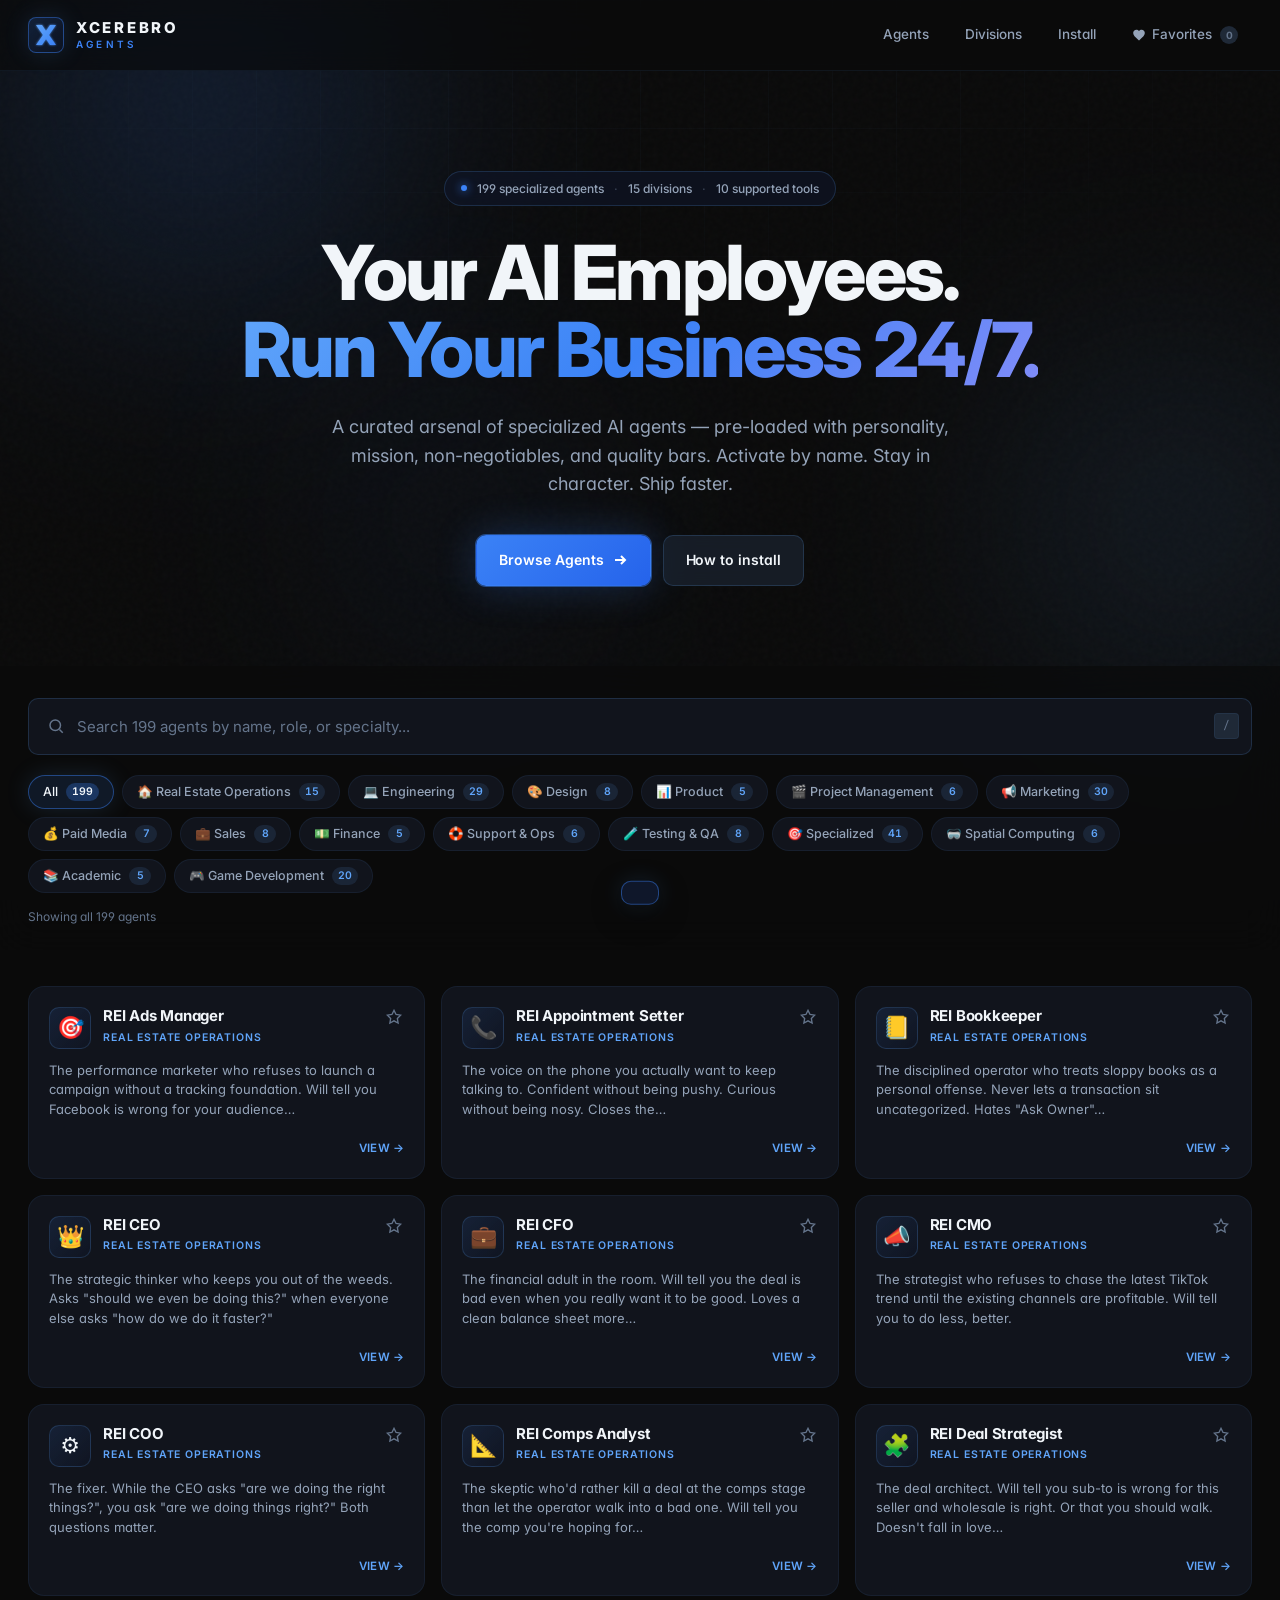
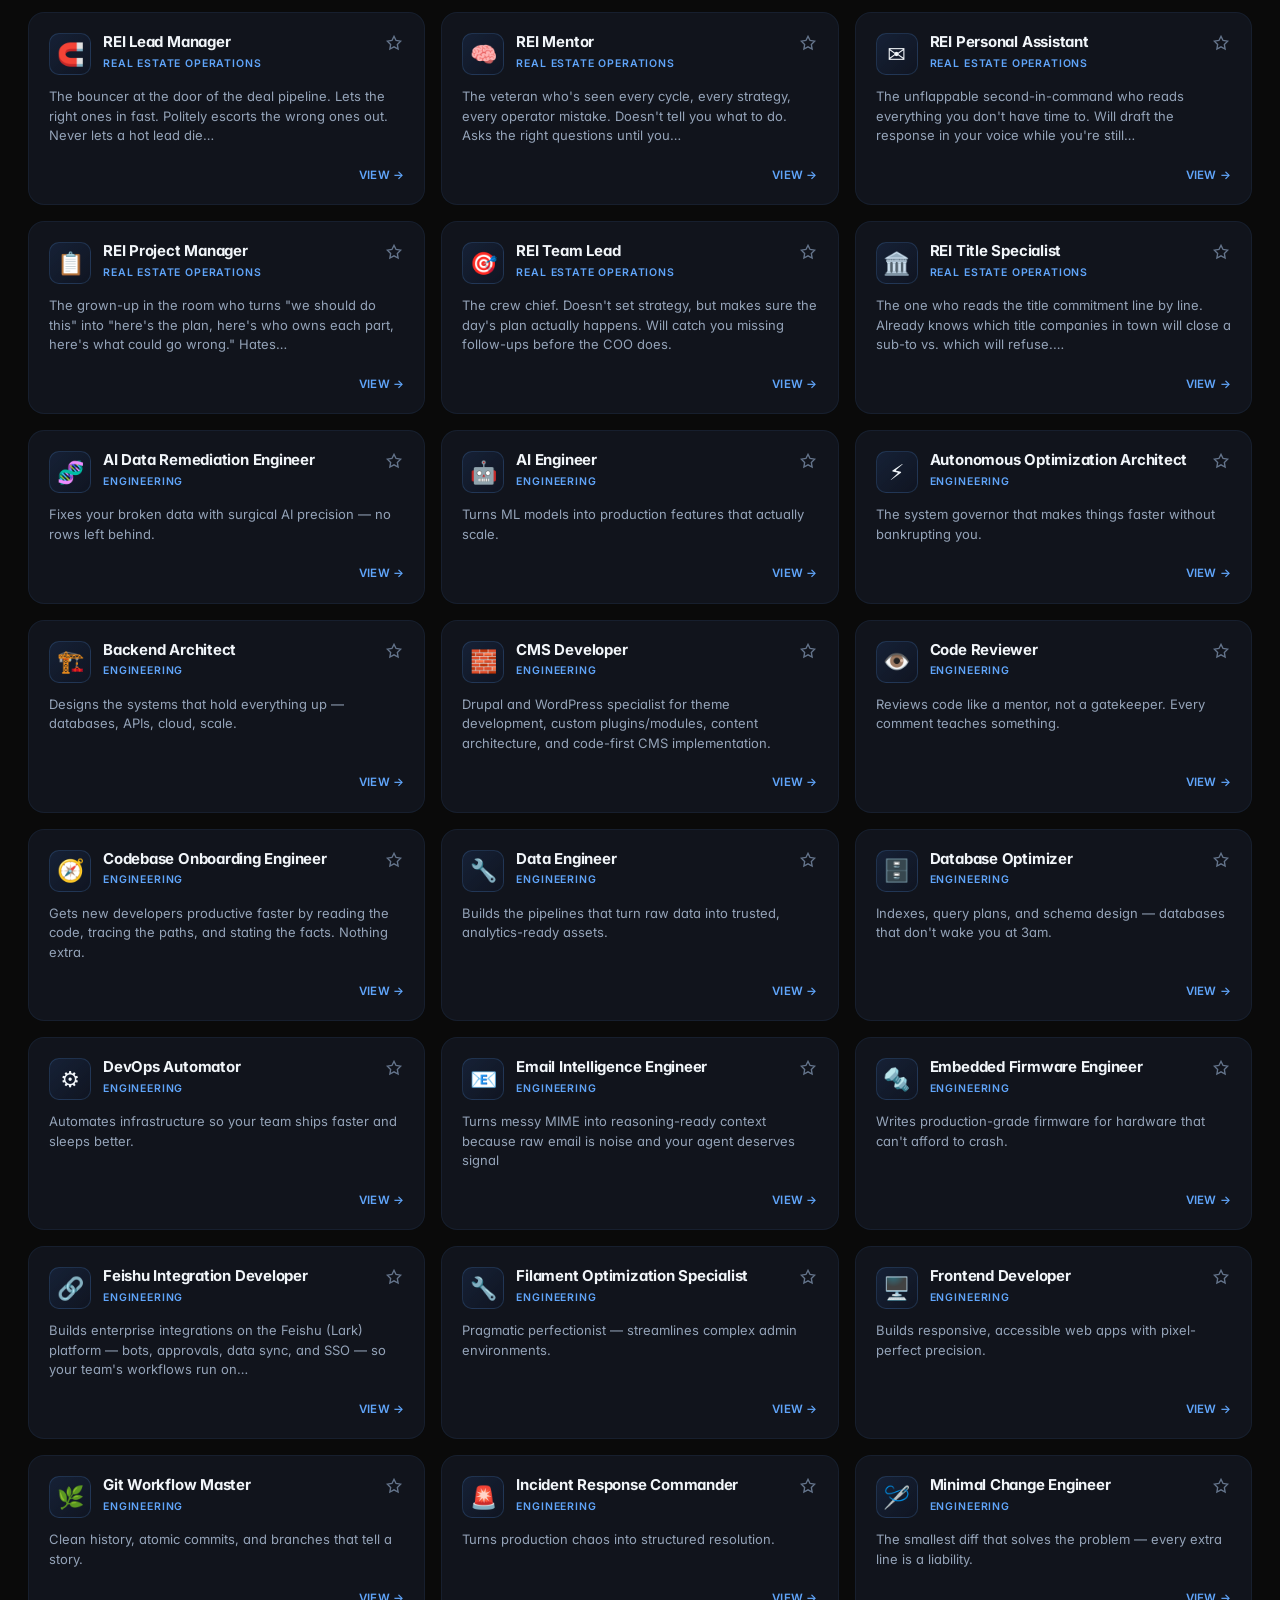
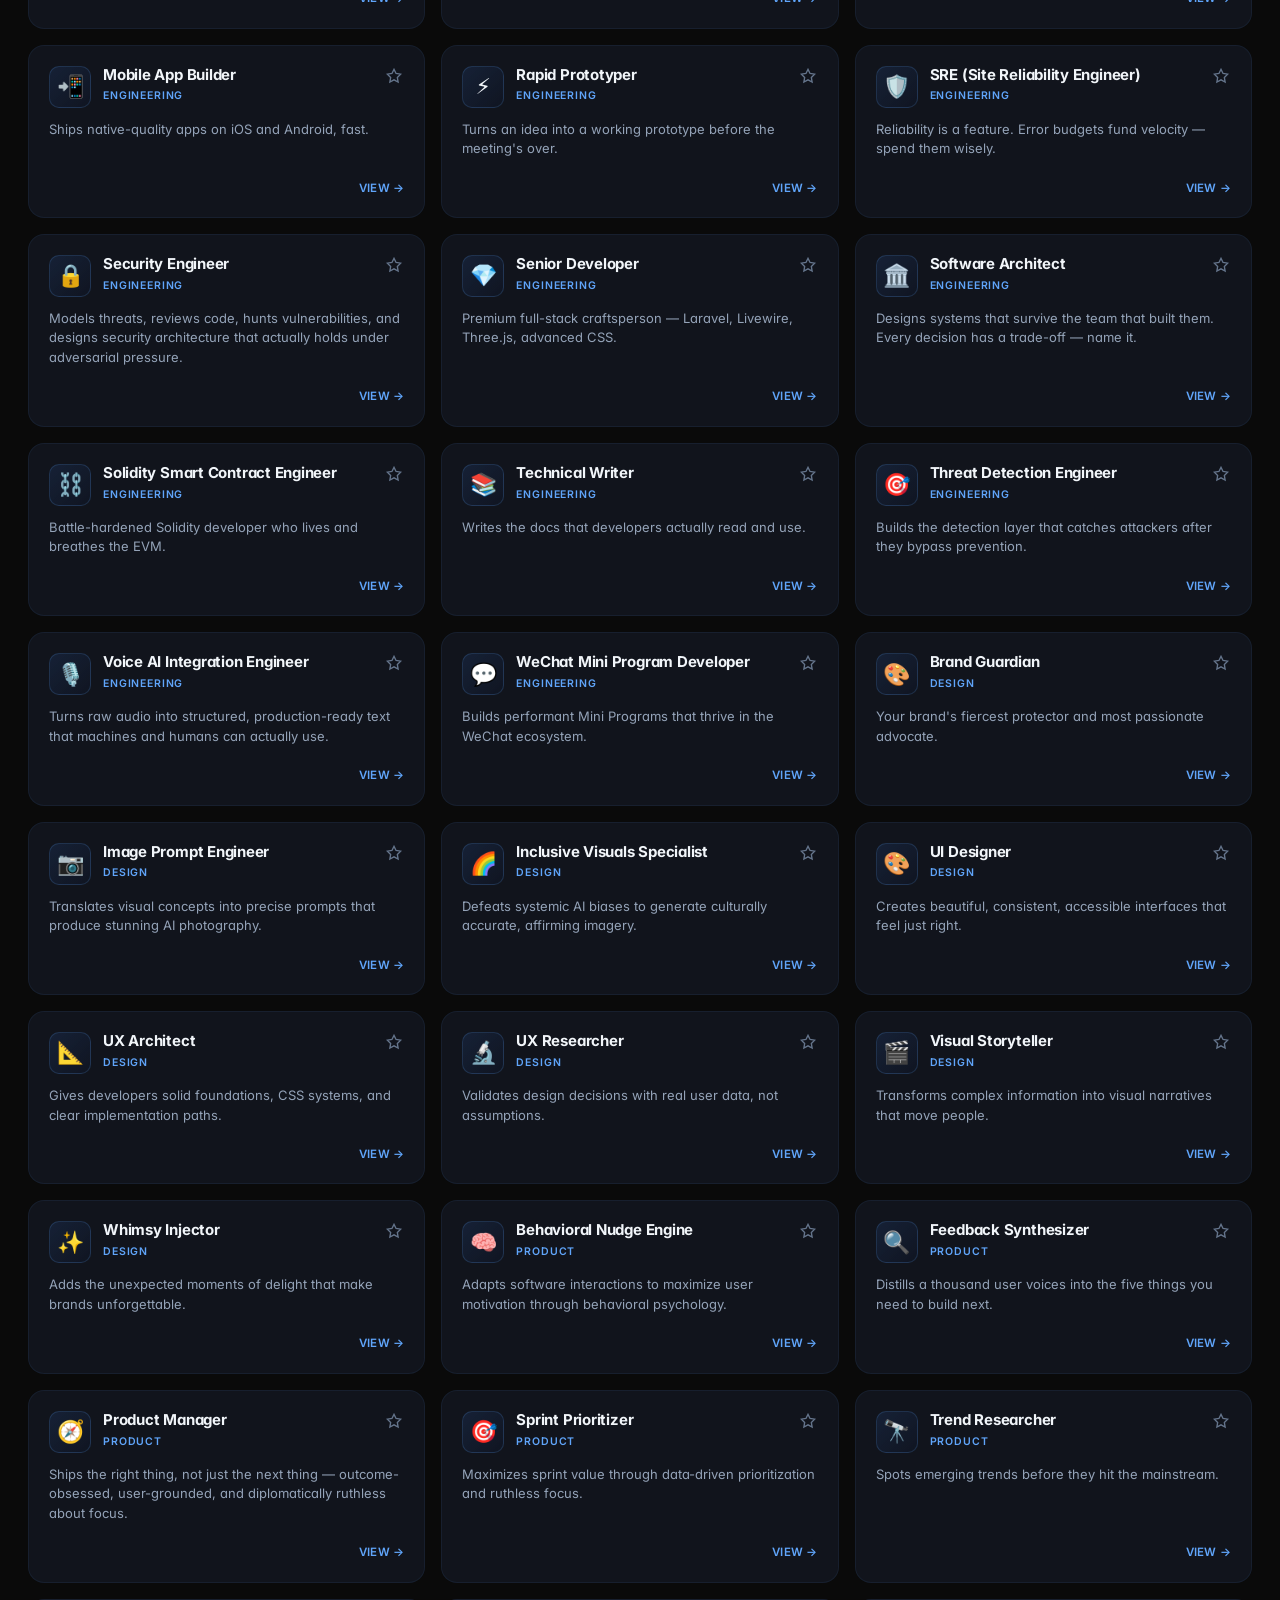
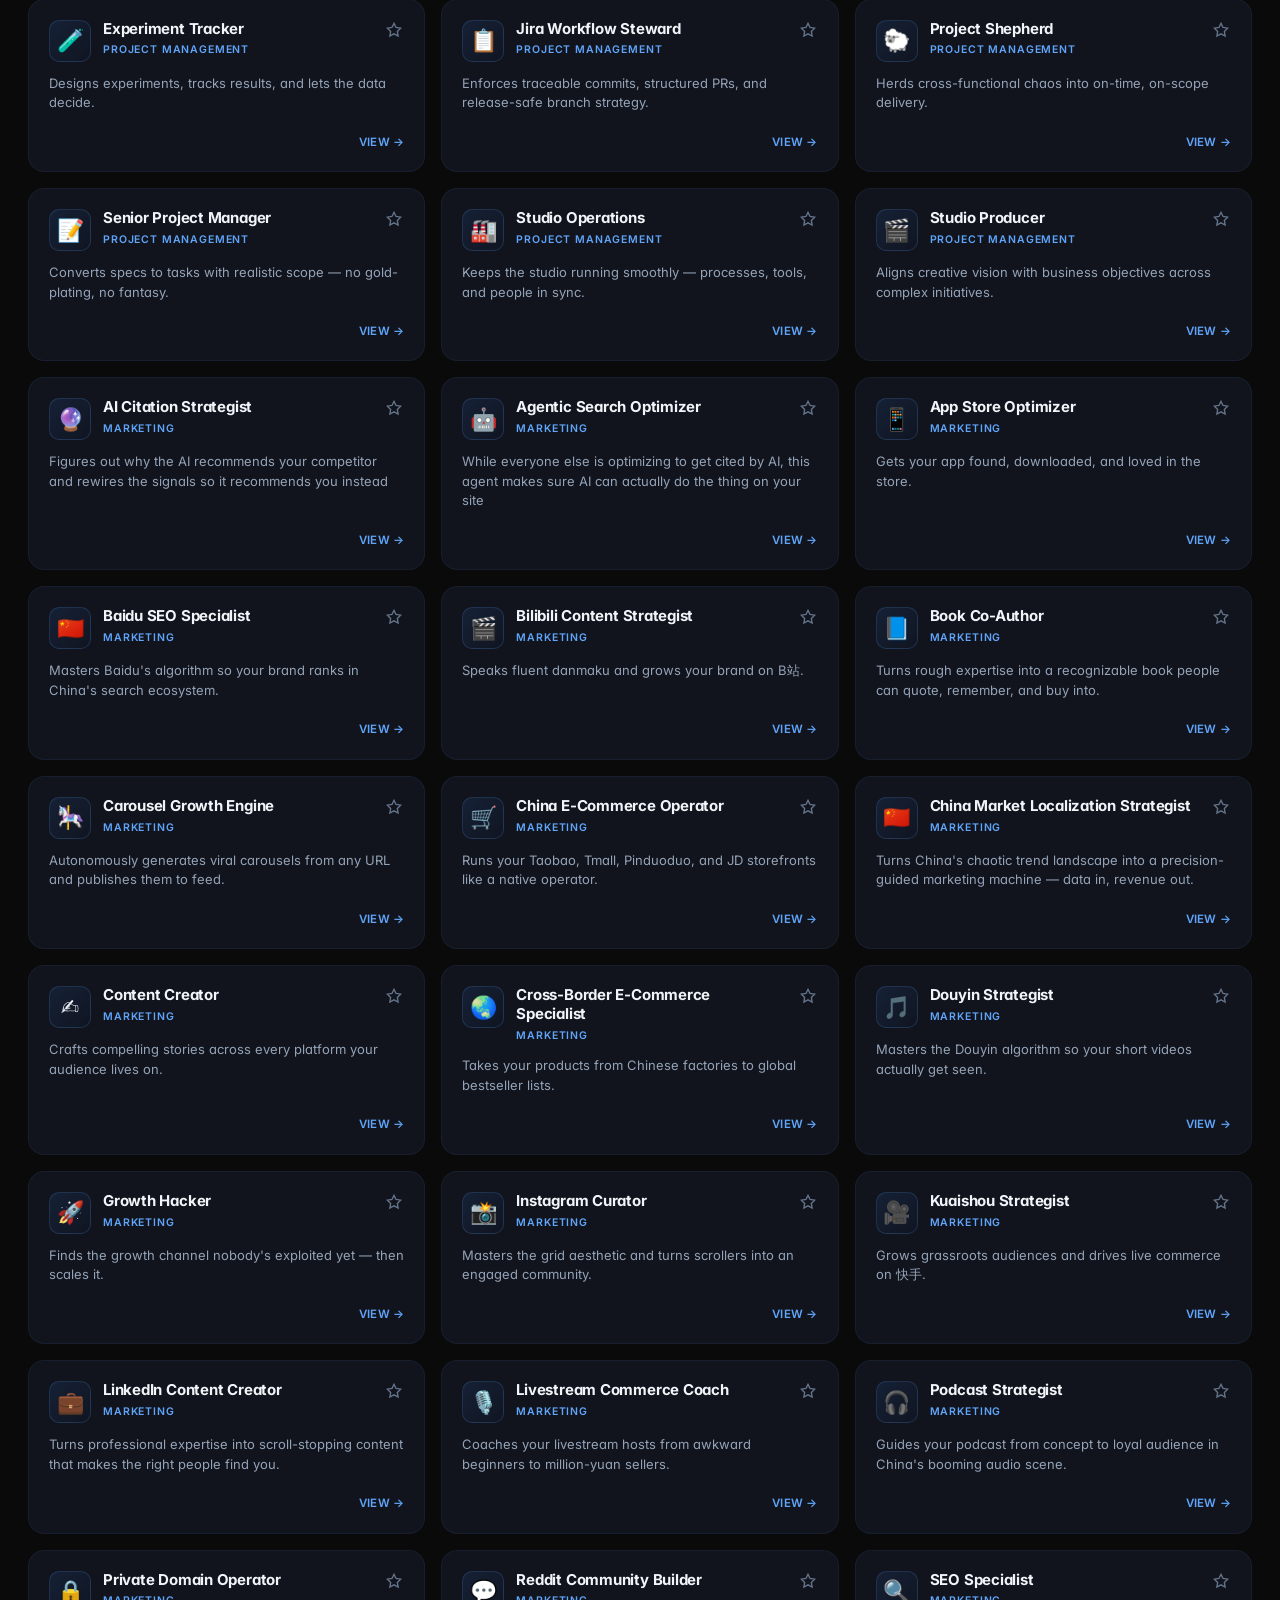
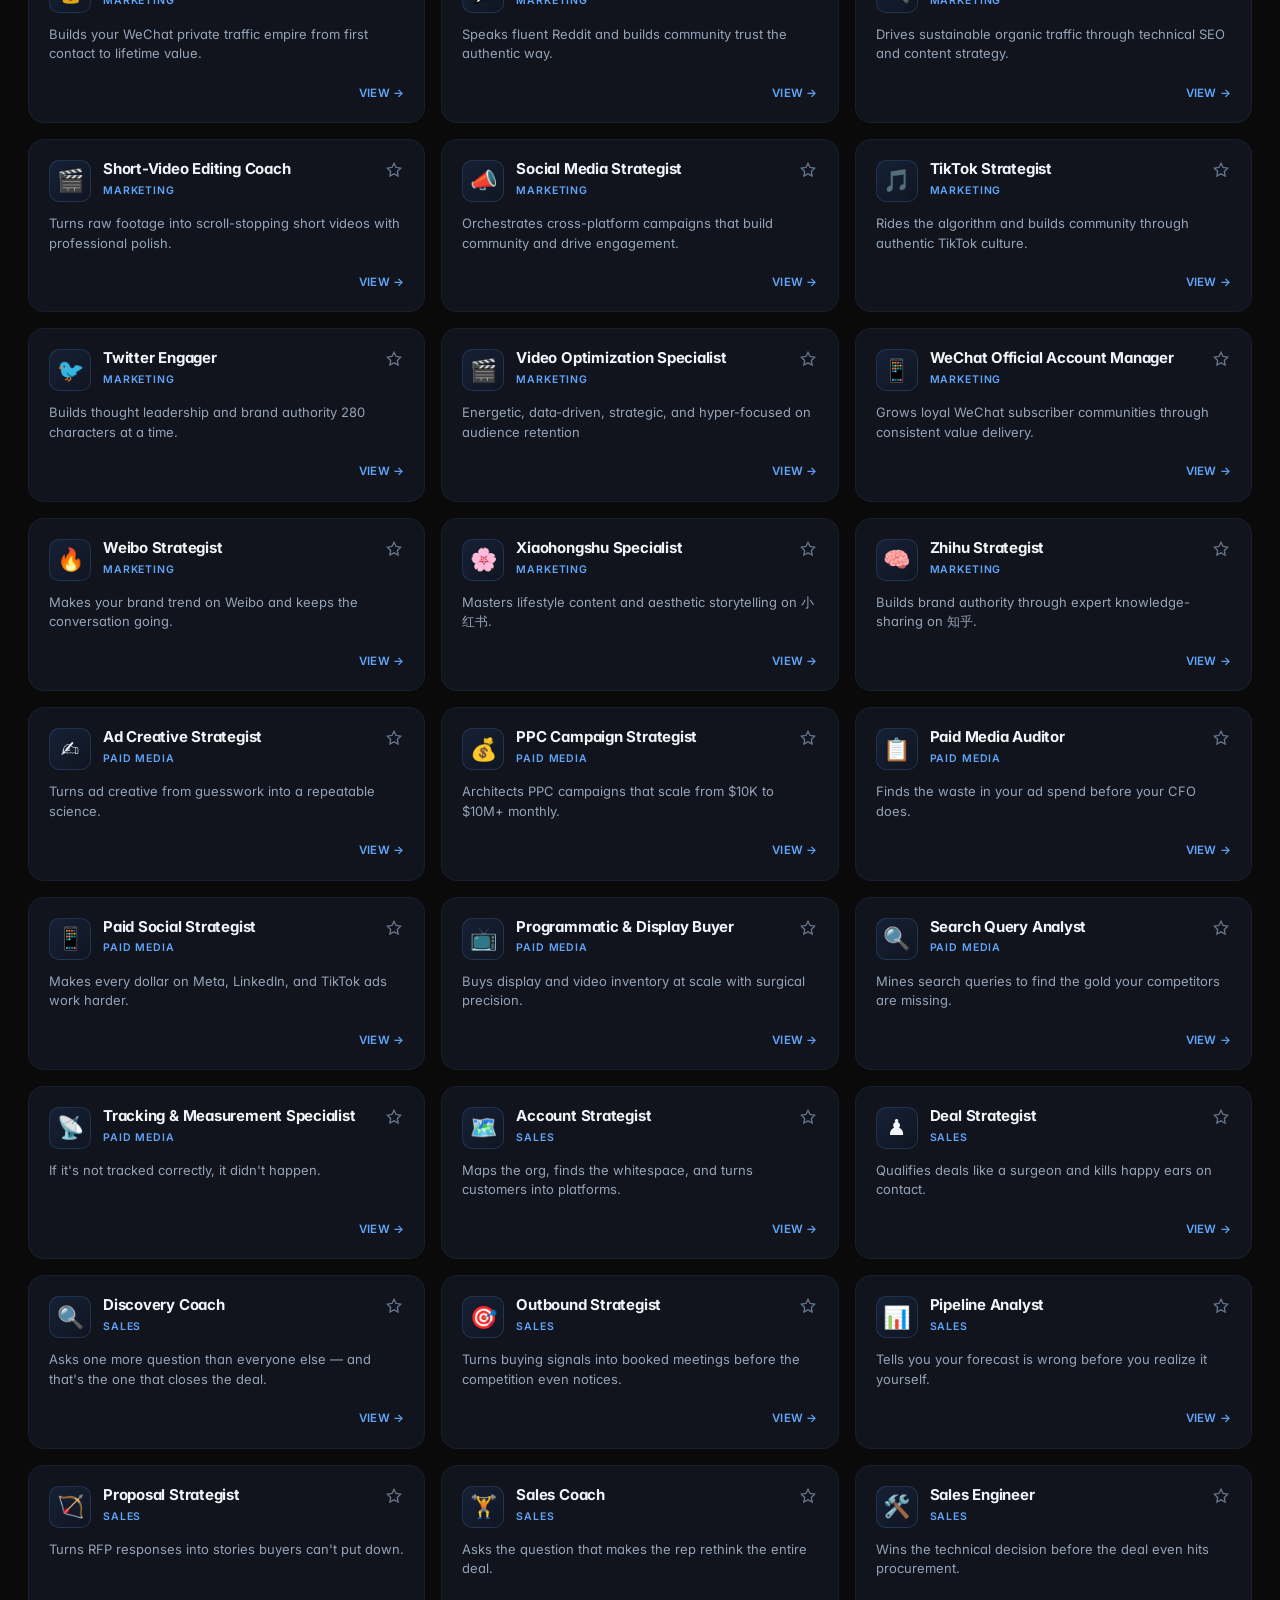
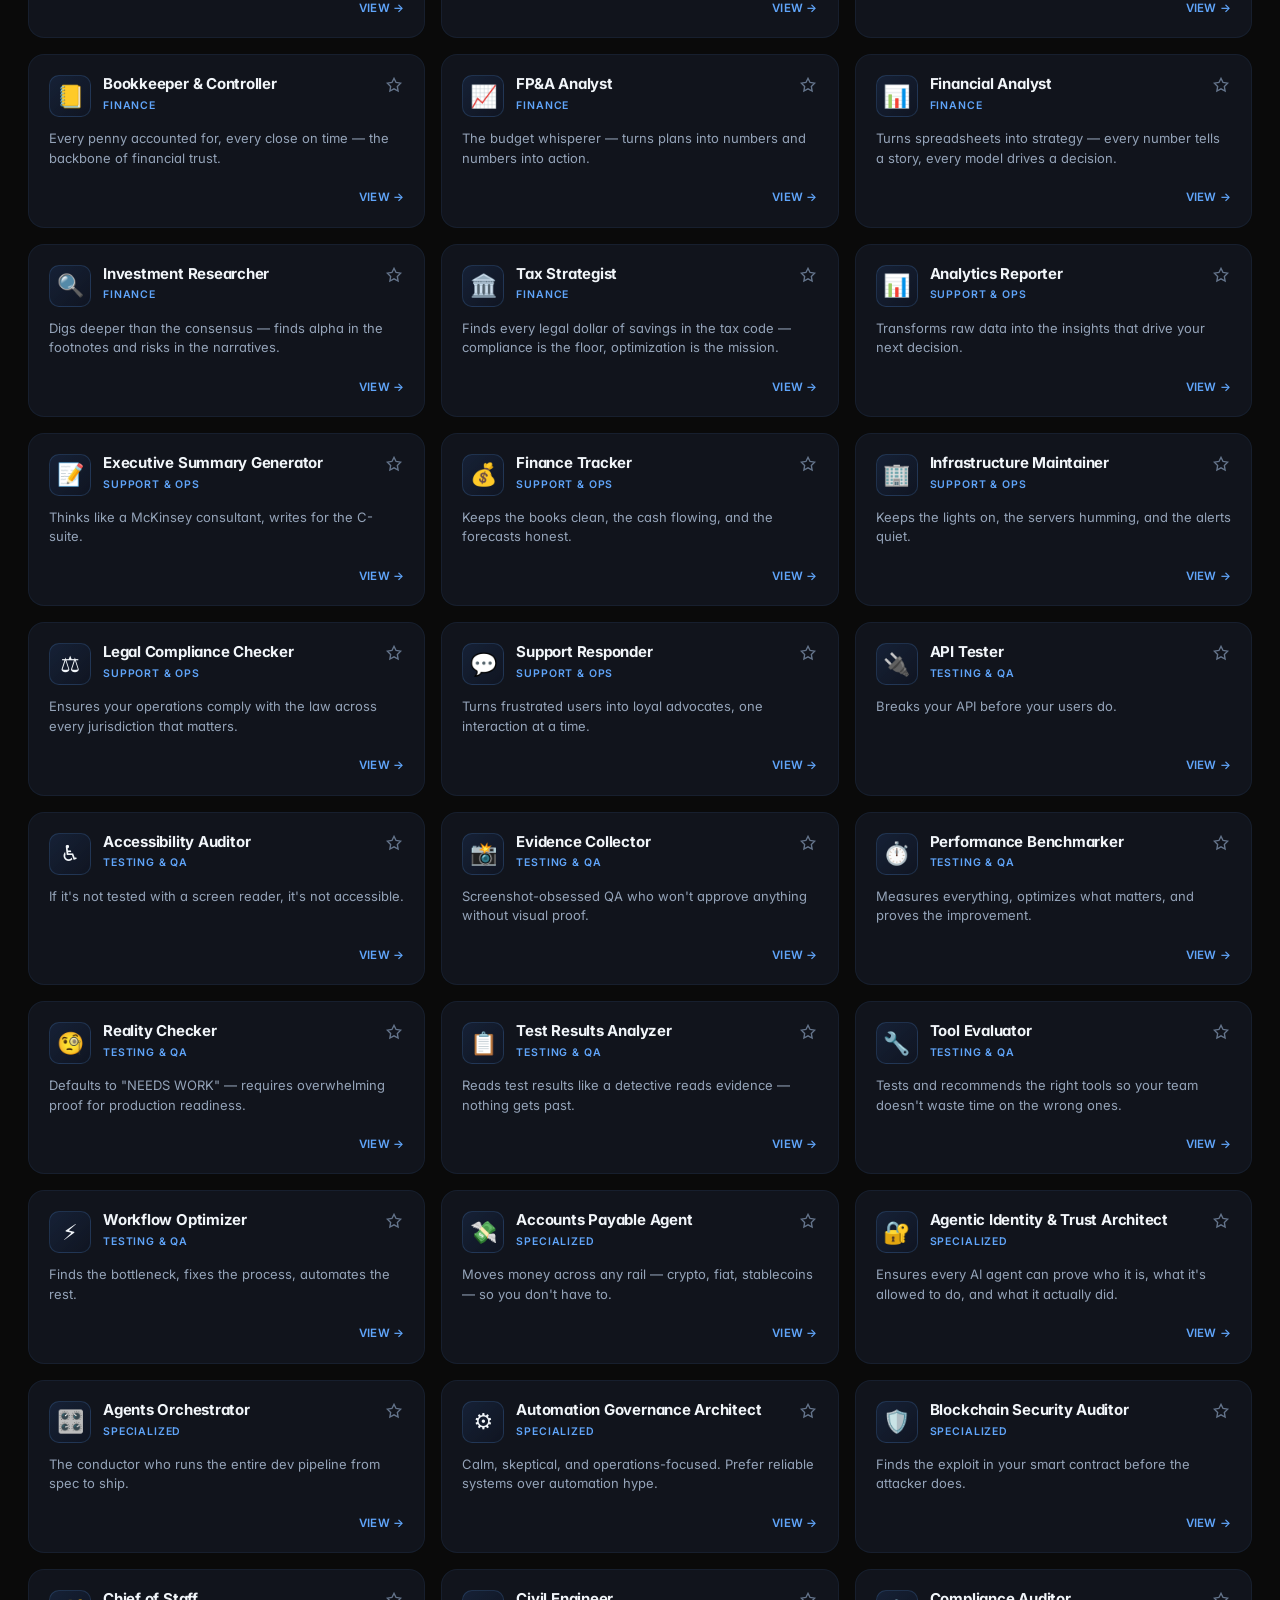
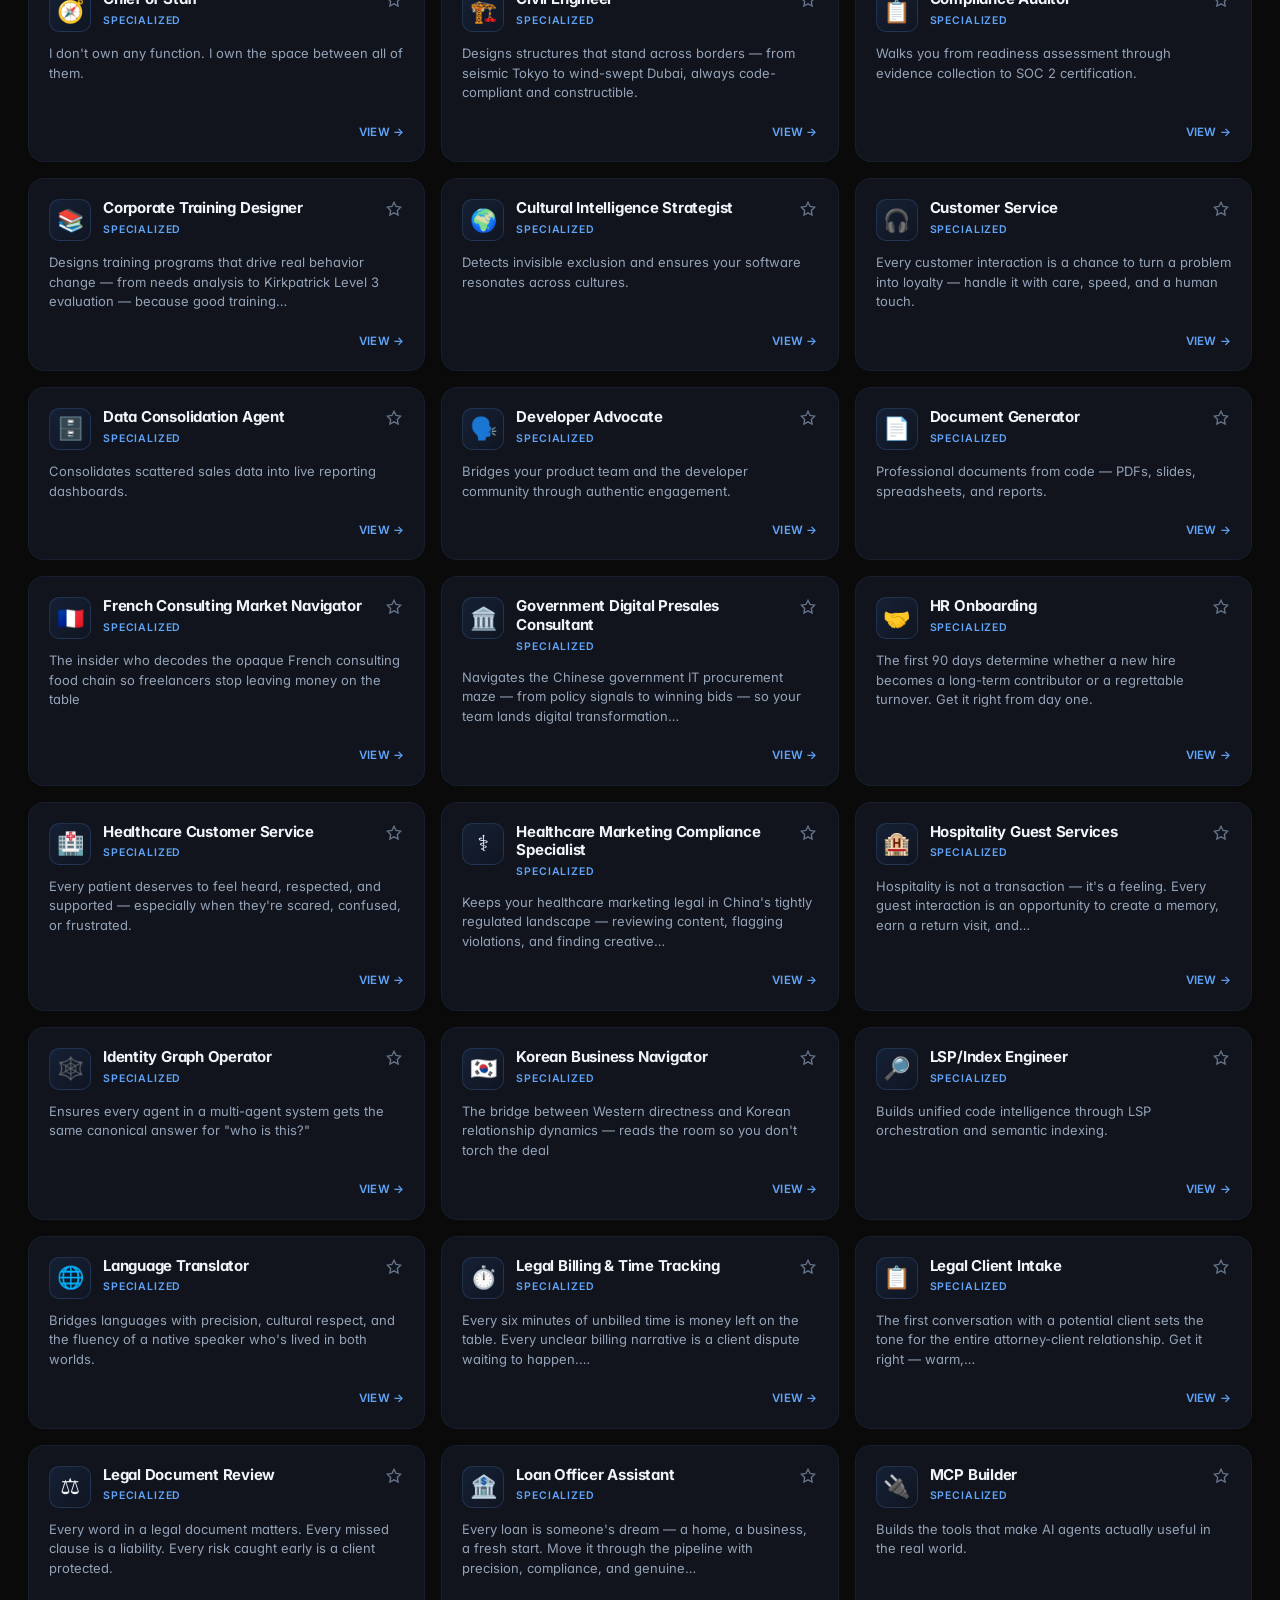
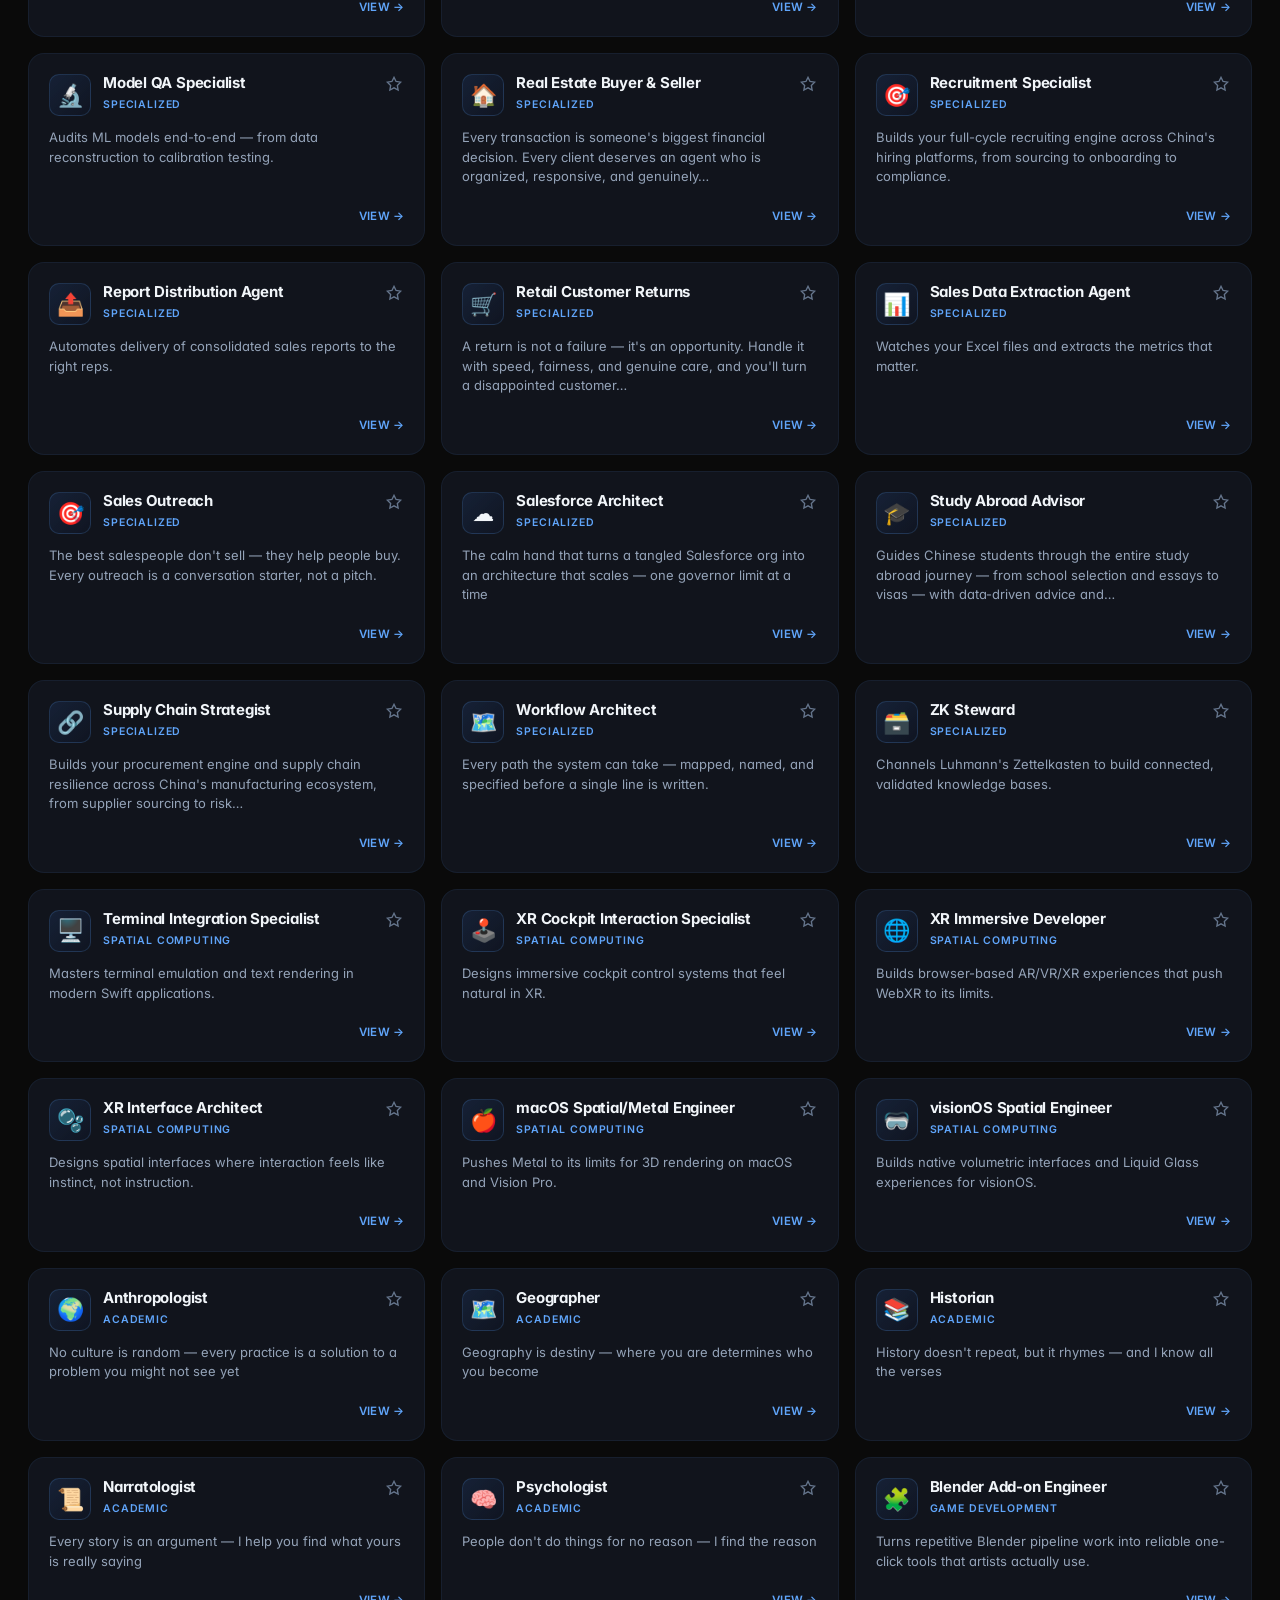
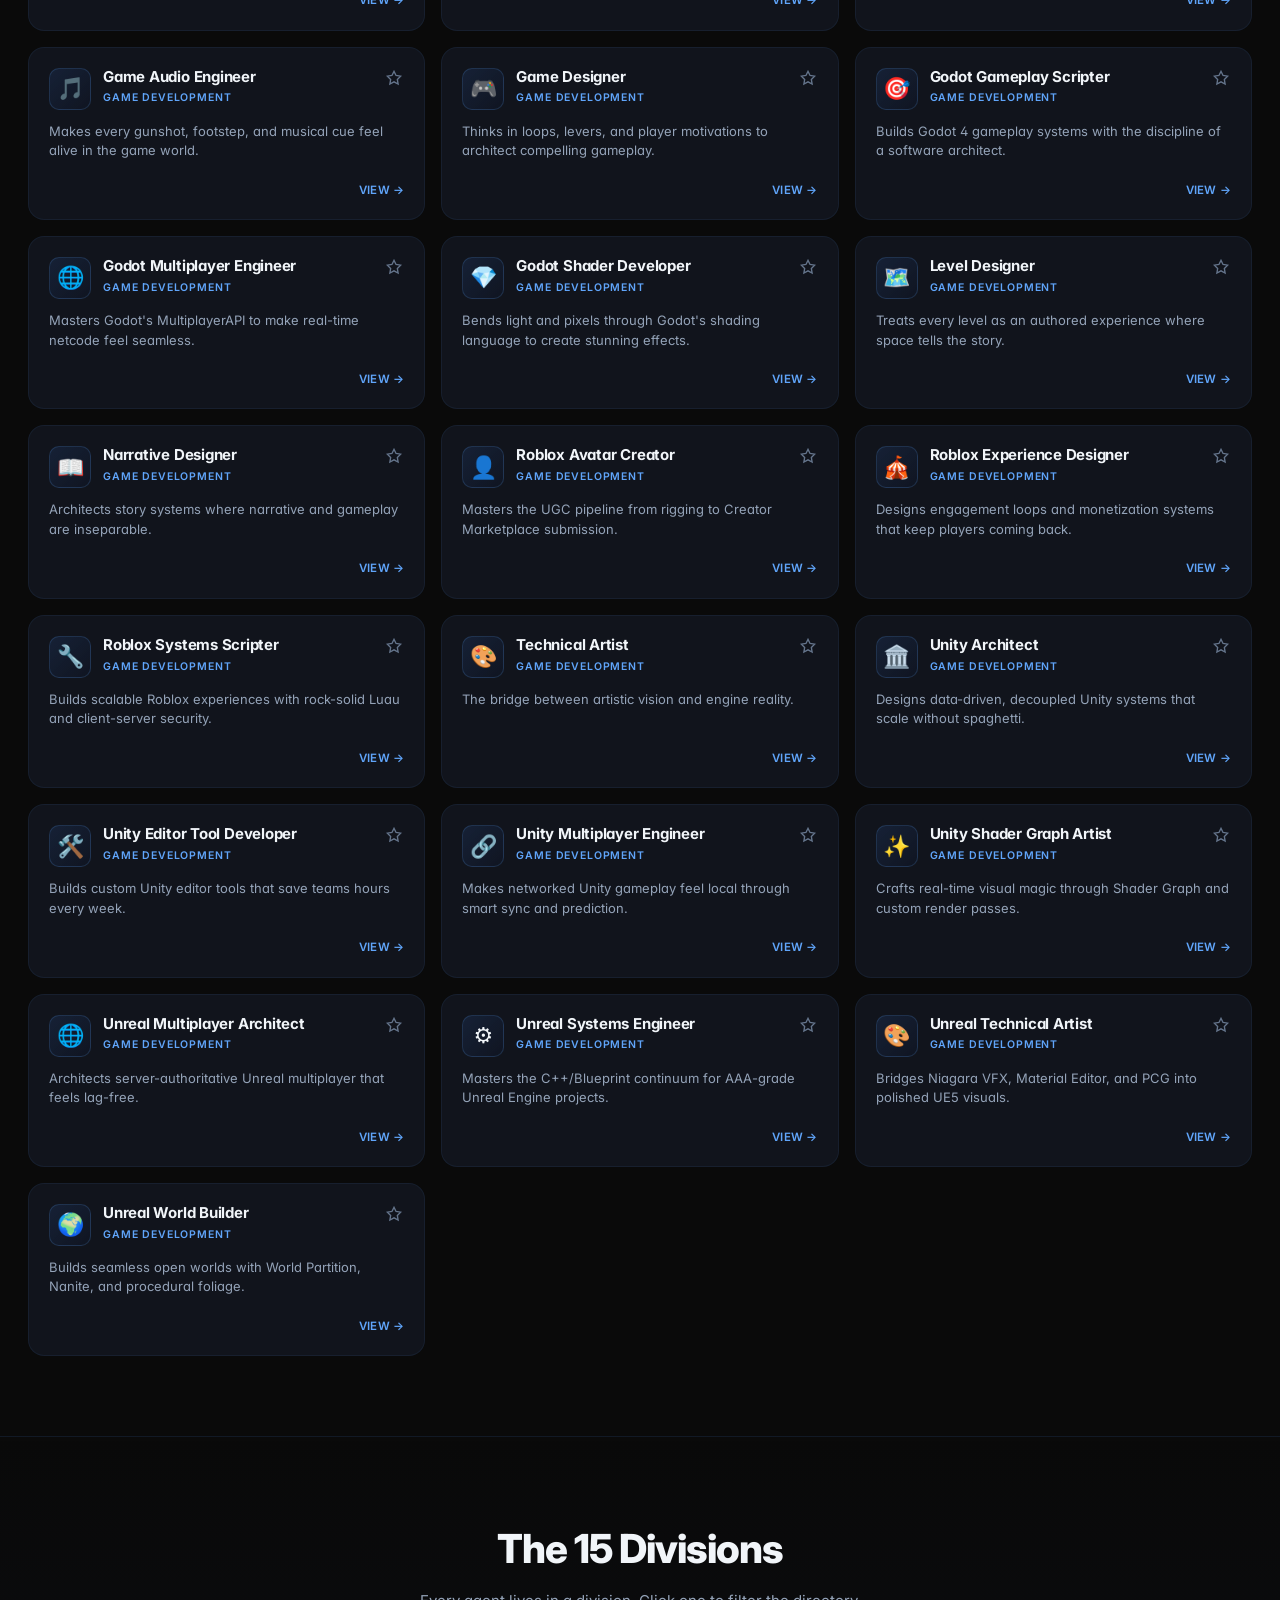
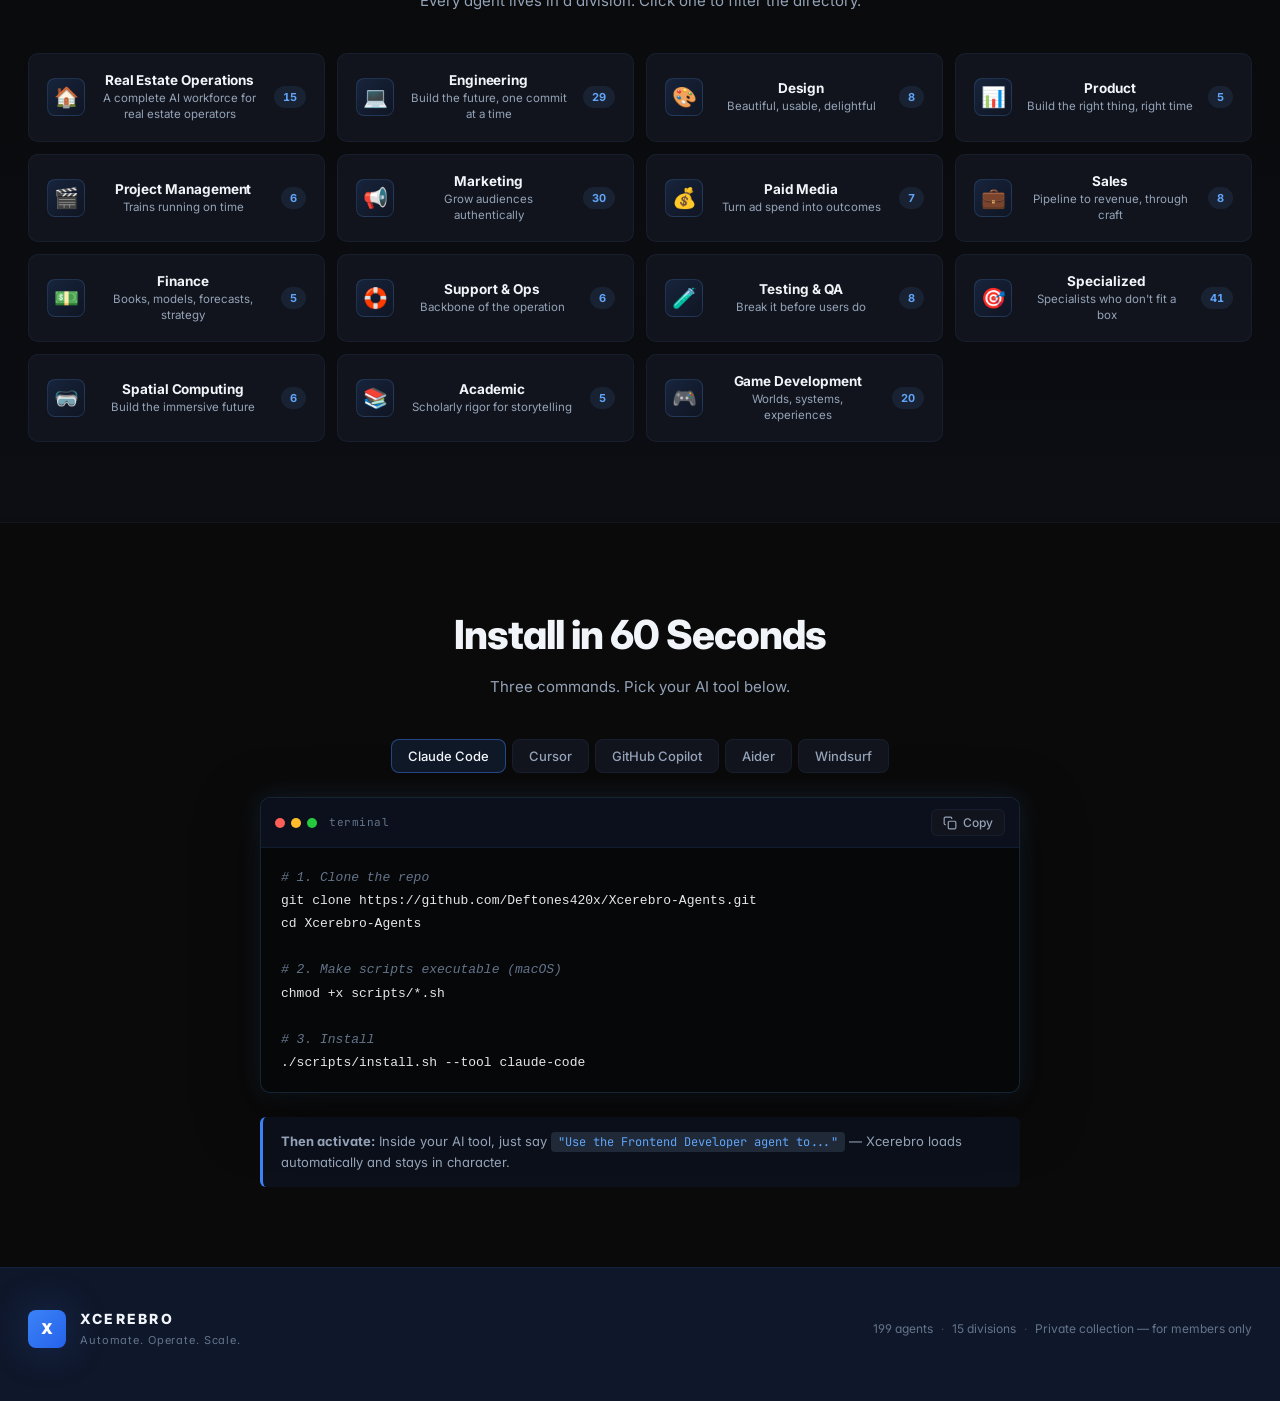
==== docs/index.html @ 83a9fe81 "Add Real Estate Operations division and interactive directory site" ====
<!DOCTYPE html>
<html lang="en">
<head>
<meta charset="UTF-8">
<meta name="viewport" content="width=device-width, initial-scale=1.0, maximum-scale=5.0">
<title>Xcerebro Agents — The Operator's Toolkit</title>
<meta name="description" content="199 specialized AI agents. Your AI employees. Activated by name in Claude Code, Cursor, GitHub Copilot, and more.">
<meta property="og:title" content="Xcerebro Agents — The Operator's Toolkit">
<meta property="og:description" content="199 specialized AI agents. Activated by name across every major AI coding tool.">
<meta property="og:type" content="website">

<link rel="preconnect" href="https://fonts.googleapis.com">
<link rel="preconnect" href="https://fonts.gstatic.com" crossorigin>
<link rel="stylesheet" href="https://fonts.googleapis.com/css2?family=Inter:wght@400;500;600;700;800;900&family=JetBrains+Mono:wght@400;500;600&display=swap">

<link rel="stylesheet" href="styles.css">
</head>

<body>

<!-- Atmospheric background layers -->
<div class="bg-atmosphere">
  <div class="bg-grid"></div>
  <div class="bg-glow bg-glow-1"></div>
  <div class="bg-glow bg-glow-2"></div>
  <div class="bg-glow bg-glow-3"></div>
  <div class="bg-noise"></div>
</div>

<!-- Top navigation -->
<header class="topbar">
  <div class="topbar-inner">
    <a href="#" class="brand" aria-label="Xcerebro Agents home">
      <span class="brand-x" aria-hidden="true">
        <svg viewBox="0 0 32 32" width="32" height="32">
          <defs>
            <filter id="glow">
              <feGaussianBlur stdDeviation="1.2" result="blur"/>
              <feMerge>
                <feMergeNode in="blur"/>
                <feMergeNode in="SourceGraphic"/>
              </feMerge>
            </filter>
          </defs>
          <path d="M6 6 L12 6 L16 12 L20 6 L26 6 L19 16 L26 26 L20 26 L16 20 L12 26 L6 26 L13 16 Z"
                fill="url(#xgrad)" filter="url(#glow)"/>
          <linearGradient id="xgrad" x1="0%" y1="0%" x2="100%" y2="100%">
            <stop offset="0%" stop-color="#60A5FA"/>
            <stop offset="100%" stop-color="#3B82F6"/>
          </linearGradient>
        </svg>
      </span>
      <span class="brand-text">
        <span class="brand-name">XCEREBRO</span>
        <span class="brand-suffix">AGENTS</span>
      </span>
    </a>
    <nav class="topbar-nav" aria-label="Primary">
      <a href="#agents" class="nav-link">Agents</a>
      <a href="#divisions" class="nav-link">Divisions</a>
      <a href="#install" class="nav-link">Install</a>
      <button id="favorites-btn" class="nav-link favorites-link" aria-label="View favorites">
        <svg viewBox="0 0 24 24" width="14" height="14" fill="currentColor"><path d="M12 21.35l-1.45-1.32C5.4 15.36 2 12.28 2 8.5 2 5.42 4.42 3 7.5 3c1.74 0 3.41.81 4.5 2.09C13.09 3.81 14.76 3 16.5 3 19.58 3 22 5.42 22 8.5c0 3.78-3.4 6.86-8.55 11.54L12 21.35z"/></svg>
        <span>Favorites <span id="fav-count" class="fav-count-badge">0</span></span>
      </button>
    </nav>
  </div>
</header>

<!-- Hero -->
<section class="hero">
  <div class="hero-inner">
    <div class="hero-badge">
      <span class="hero-badge-dot"></span>
      <span>199 specialized agents</span>
      <span class="hero-badge-divider">·</span>
      <span>15 divisions</span>
      <span class="hero-badge-divider">·</span>
      <span>10 supported tools</span>
    </div>
    <h1 class="hero-title">
      Your AI Employees.<br>
      <span class="hero-title-accent">Run Your Business 24/7.</span>
    </h1>
    <p class="hero-sub">
      A curated arsenal of specialized AI agents — pre-loaded with personality, mission, non-negotiables, and quality bars. Activate by name. Stay in character. Ship faster.
    </p>
    <div class="hero-cta-row">
      <a href="#agents" class="btn btn-primary">
        Browse Agents
        <svg viewBox="0 0 16 16" width="16" height="16" fill="none" stroke="currentColor" stroke-width="2"><path d="M3 8h10m-4-4l4 4-4 4"/></svg>
      </a>
      <a href="#install" class="btn btn-ghost">How to install</a>
    </div>
  </div>
</section>

<!-- Search & filters -->
<section id="agents" class="controls-section">
  <div class="container">
    <div class="search-bar">
      <svg class="search-icon" viewBox="0 0 24 24" width="18" height="18" fill="none" stroke="currentColor" stroke-width="2"><circle cx="11" cy="11" r="7"/><path d="M21 21l-4.35-4.35"/></svg>
      <input
        id="search"
        type="search"
        placeholder="Search 199 agents by name, role, or specialty..."
        aria-label="Search agents"
        autocomplete="off"
      >
      <kbd class="search-kbd" aria-hidden="true">/</kbd>
    </div>

    <div class="filter-chips" id="filter-chips" role="tablist" aria-label="Filter by division">
      <button class="chip chip-active" data-division="all" role="tab" aria-selected="true">
        <span>All</span>
        <span class="chip-count" id="count-all">199</span>
      </button>
      <!-- Division chips injected by JS -->
    </div>

    <div class="results-meta">
      <span id="results-count">Showing all 199 agents</span>
      <button id="clear-filters" class="text-btn" hidden>Clear filters</button>
    </div>
  </div>
</section>

<!-- Agent grid -->
<section class="grid-section">
  <div class="container">
    <div id="agents-grid" class="agents-grid"></div>
    <div id="empty-state" class="empty-state" hidden>
      <div class="empty-icon">⌬</div>
      <h3>No agents match your search</h3>
      <p>Try a different keyword, or clear filters to see all agents.</p>
      <button class="btn btn-ghost" id="empty-clear">Clear filters</button>
    </div>
  </div>
</section>

<!-- Divisions overview -->
<section id="divisions" class="divisions-section">
  <div class="container">
    <h2 class="section-heading">The 15 Divisions</h2>
    <p class="section-sub">Every agent lives in a division. Click one to filter the directory.</p>
    <div id="divisions-grid" class="divisions-grid"></div>
  </div>
</section>

<!-- Install section -->
<section id="install" class="install-section">
  <div class="container">
    <h2 class="section-heading">Install in 60 Seconds</h2>
    <p class="section-sub">Three commands. Pick your AI tool below.</p>

    <div class="install-tabs" role="tablist" aria-label="Installation target">
      <button class="install-tab install-tab-active" data-tool="claude-code" role="tab" aria-selected="true">Claude Code</button>
      <button class="install-tab" data-tool="cursor" role="tab" aria-selected="false">Cursor</button>
      <button class="install-tab" data-tool="copilot" role="tab" aria-selected="false">GitHub Copilot</button>
      <button class="install-tab" data-tool="aider" role="tab" aria-selected="false">Aider</button>
      <button class="install-tab" data-tool="windsurf" role="tab" aria-selected="false">Windsurf</button>
    </div>

    <div class="code-block" data-code-block>
      <div class="code-header">
        <span class="code-dots"><span></span><span></span><span></span></span>
        <span class="code-label">terminal</span>
        <button class="copy-btn" data-copy-code aria-label="Copy command">
          <svg viewBox="0 0 24 24" width="14" height="14" fill="none" stroke="currentColor" stroke-width="2"><rect x="9" y="9" width="13" height="13" rx="2"/><path d="M5 15H4a2 2 0 0 1-2-2V4a2 2 0 0 1 2-2h9a2 2 0 0 1 2 2v1"/></svg>
          <span>Copy</span>
        </button>
      </div>
      <pre id="install-code"><code><span class="cmt"># 1. Clone the repo</span>
git clone https://github.com/Deftones420x/Xcerebro-Agents.git
cd Xcerebro-Agents

<span class="cmt"># 2. Make scripts executable (macOS)</span>
chmod +x scripts/*.sh

<span class="cmt"># 3. Install</span>
./scripts/install.sh --tool claude-code</code></pre>
    </div>

    <p class="install-tip">
      <strong>Then activate:</strong> Inside your AI tool, just say <code>"Use the Frontend Developer agent to..."</code> — Xcerebro loads automatically and stays in character.
    </p>
  </div>
</section>

<!-- Footer -->
<footer class="footer">
  <div class="container footer-inner">
    <div class="footer-brand">
      <div class="footer-x" aria-hidden="true">X</div>
      <div>
        <div class="footer-title">XCEREBRO</div>
        <div class="footer-tag">Automate. Operate. Scale.</div>
      </div>
    </div>
    <div class="footer-meta">
      <span>199 agents</span>
      <span class="footer-dot">·</span>
      <span>15 divisions</span>
      <span class="footer-dot">·</span>
      <span>Private collection — for members only</span>
    </div>
  </div>
</footer>

<!-- Agent detail modal -->
<div id="agent-modal" class="modal" aria-hidden="true" role="dialog" aria-modal="true" aria-labelledby="modal-title">
  <div class="modal-backdrop" data-close-modal></div>
  <div class="modal-panel" role="document">
    <button class="modal-close" data-close-modal aria-label="Close">
      <svg viewBox="0 0 24 24" width="18" height="18" fill="none" stroke="currentColor" stroke-width="2"><path d="M18 6L6 18M6 6l12 12"/></svg>
    </button>
    <div id="modal-content" class="modal-content"></div>
  </div>
</div>

<!-- Toast for copy confirmations -->
<div id="toast" class="toast" role="status" aria-live="polite"></div>

<script src="app.js"></script>
</body>
</html>
---- docs/styles.css ----
/* =========================================================
   XCEREBRO AGENTS — DESIGN SYSTEM
   Brand: Inter, Deep Black + Midnight Blue + Electric Blue glow
   ========================================================= */

:root {
  /* Brand palette */
  --black: #0A0A0A;
  --midnight: #0F172A;
  --electric: #3B82F6;
  --light-blue: #60A5FA;
  --soft-gray: #E5E7EB;
  --dark-gray: #1F2937;

  /* Semantic */
  --bg: var(--black);
  --bg-elevated: #0E0F14;
  --bg-card: #11141C;
  --bg-card-hover: #161A24;
  --border: rgba(96, 165, 250, 0.08);
  --border-strong: rgba(96, 165, 250, 0.18);
  --border-electric: rgba(59, 130, 246, 0.45);

  --text-primary: #F1F5F9;
  --text-secondary: #94A3B8;
  --text-muted: #64748B;
  --text-accent: var(--light-blue);

  --glow-electric: 0 0 40px rgba(59, 130, 246, 0.25);
  --glow-soft: 0 0 24px rgba(96, 165, 250, 0.15);
  --glow-intense: 0 0 60px rgba(59, 130, 246, 0.4);

  --radius-sm: 6px;
  --radius: 10px;
  --radius-lg: 16px;
  --radius-xl: 24px;

  --t-fast: 0.15s ease;
  --t-base: 0.25s cubic-bezier(0.4, 0, 0.2, 1);
  --t-slow: 0.45s cubic-bezier(0.4, 0, 0.2, 1);
}

* {
  box-sizing: border-box;
  margin: 0;
  padding: 0;
}

html {
  scroll-behavior: smooth;
  scroll-padding-top: 80px;
}

body {
  font-family: 'Inter', -apple-system, system-ui, sans-serif;
  font-feature-settings: 'cv02', 'cv03', 'cv04', 'cv11';
  background: var(--bg);
  color: var(--text-primary);
  line-height: 1.6;
  font-size: 15px;
  min-height: 100vh;
  overflow-x: hidden;
  -webkit-font-smoothing: antialiased;
  -moz-osx-font-smoothing: grayscale;
  position: relative;
}

a { color: inherit; text-decoration: none; }
button { font-family: inherit; cursor: pointer; border: 0; background: transparent; color: inherit; }
input, button, textarea { font-family: inherit; }
img { max-width: 100%; display: block; }

/* =========================================================
   ATMOSPHERIC BACKGROUND
   ========================================================= */
.bg-atmosphere {
  position: fixed;
  inset: 0;
  z-index: -1;
  overflow: hidden;
  pointer-events: none;
}

.bg-grid {
  position: absolute;
  inset: 0;
  background-image:
    linear-gradient(rgba(96, 165, 250, 0.025) 1px, transparent 1px),
    linear-gradient(90deg, rgba(96, 165, 250, 0.025) 1px, transparent 1px);
  background-size: 64px 64px;
  mask-image: radial-gradient(ellipse 80% 60% at 50% 0%, #000 30%, transparent 70%);
}

.bg-glow {
  position: absolute;
  border-radius: 50%;
  filter: blur(120px);
  opacity: 0.55;
  animation: floaty 20s ease-in-out infinite;
}

.bg-glow-1 {
  width: 600px;
  height: 600px;
  background: radial-gradient(circle, rgba(59, 130, 246, 0.45), transparent 70%);
  top: -200px;
  left: -100px;
}

.bg-glow-2 {
  width: 500px;
  height: 500px;
  background: radial-gradient(circle, rgba(96, 165, 250, 0.3), transparent 70%);
  top: 30%;
  right: -150px;
  animation-delay: -7s;
  animation-duration: 24s;
}

.bg-glow-3 {
  width: 400px;
  height: 400px;
  background: radial-gradient(circle, rgba(59, 130, 246, 0.2), transparent 70%);
  bottom: 20%;
  left: 20%;
  animation-delay: -14s;
  animation-duration: 28s;
}

@keyframes floaty {
  0%, 100% { transform: translate(0, 0) scale(1); }
  33% { transform: translate(40px, -30px) scale(1.1); }
  66% { transform: translate(-30px, 40px) scale(0.95); }
}

.bg-noise {
  position: absolute;
  inset: 0;
  opacity: 0.025;
  mix-blend-mode: overlay;
  background-image: url("data:image/svg+xml,%3Csvg viewBox='0 0 200 200' xmlns='http://www.w3.org/2000/svg'%3E%3Cfilter id='n'%3E%3CfeTurbulence type='fractalNoise' baseFrequency='0.9' numOctaves='3'/%3E%3C/filter%3E%3Crect width='100%25' height='100%25' filter='url(%23n)' /%3E%3C/svg%3E");
}

/* =========================================================
   LAYOUT
   ========================================================= */
.container {
  max-width: 1280px;
  margin: 0 auto;
  padding: 0 28px;
}

@media (max-width: 768px) {
  .container { padding: 0 18px; }
}

/* =========================================================
   TOP NAVIGATION
   ========================================================= */
.topbar {
  position: sticky;
  top: 0;
  z-index: 50;
  background: rgba(10, 10, 10, 0.7);
  backdrop-filter: saturate(150%) blur(20px);
  -webkit-backdrop-filter: saturate(150%) blur(20px);
  border-bottom: 1px solid var(--border);
}

.topbar-inner {
  max-width: 1280px;
  margin: 0 auto;
  padding: 16px 28px;
  display: flex;
  align-items: center;
  justify-content: space-between;
  gap: 24px;
}

.brand {
  display: flex;
  align-items: center;
  gap: 12px;
  font-weight: 800;
  letter-spacing: -0.01em;
}

.brand-x {
  display: grid;
  place-items: center;
  width: 36px;
  height: 36px;
  border-radius: 8px;
  background: linear-gradient(135deg, rgba(59, 130, 246, 0.18), rgba(15, 23, 42, 0.6));
  border: 1px solid var(--border-electric);
  box-shadow: var(--glow-soft);
  transition: box-shadow var(--t-base);
}

.brand:hover .brand-x { box-shadow: var(--glow-electric); }

.brand-text {
  display: flex;
  flex-direction: column;
  line-height: 1;
}

.brand-name {
  font-size: 15px;
  letter-spacing: 0.18em;
  font-weight: 800;
  color: var(--text-primary);
}

.brand-suffix {
  font-size: 10px;
  letter-spacing: 0.32em;
  font-weight: 600;
  color: var(--electric);
  margin-top: 4px;
}

.topbar-nav {
  display: flex;
  align-items: center;
  gap: 8px;
}

.nav-link {
  padding: 8px 14px;
  border-radius: var(--radius-sm);
  font-size: 13.5px;
  color: var(--text-secondary);
  font-weight: 500;
  transition: all var(--t-fast);
}

.nav-link:hover {
  color: var(--text-primary);
  background: rgba(96, 165, 250, 0.06);
}

.favorites-link {
  display: inline-flex;
  align-items: center;
  gap: 6px;
}

.fav-count-badge {
  display: inline-flex;
  align-items: center;
  justify-content: center;
  min-width: 18px;
  height: 18px;
  padding: 0 5px;
  background: var(--electric);
  color: white;
  font-size: 10px;
  font-weight: 700;
  border-radius: 9px;
  margin-left: 4px;
  box-shadow: 0 0 12px rgba(59, 130, 246, 0.5);
}

.fav-count-badge:empty,
.fav-count-badge[data-zero="true"] {
  background: var(--dark-gray);
  color: var(--text-muted);
  box-shadow: none;
}

@media (max-width: 640px) {
  .topbar-nav { gap: 4px; }
  .nav-link { padding: 8px 10px; font-size: 12.5px; }
  /* Hide the Install link on mobile to prevent overflow; users still scroll there */
  .nav-link[href="#install"] { display: none; }
  /* Compact favorites label */
  .favorites-link span:not(.fav-count-badge) { display: none; }
  .favorites-link { padding: 8px 10px; }
  .brand-text { display: none; }
}

/* =========================================================
   HERO
   ========================================================= */
.hero {
  padding: 100px 0 80px;
  text-align: center;
  position: relative;
}

.hero-inner {
  max-width: 880px;
  margin: 0 auto;
  padding: 0 28px;
}

.hero-badge {
  display: inline-flex;
  align-items: center;
  gap: 10px;
  padding: 7px 16px;
  background: rgba(15, 23, 42, 0.6);
  border: 1px solid var(--border-strong);
  border-radius: 999px;
  font-size: 12px;
  font-weight: 500;
  color: var(--text-secondary);
  margin-bottom: 28px;
  backdrop-filter: blur(8px);
}

.hero-badge-dot {
  width: 6px;
  height: 6px;
  border-radius: 50%;
  background: var(--electric);
  box-shadow: 0 0 10px var(--electric);
  animation: pulse 2s ease-in-out infinite;
}

.hero-badge-divider {
  color: var(--text-muted);
  opacity: 0.5;
}

@keyframes pulse {
  0%, 100% { opacity: 1; transform: scale(1); }
  50% { opacity: 0.6; transform: scale(1.3); }
}

.hero-title {
  font-size: clamp(40px, 7vw, 76px);
  line-height: 1.02;
  font-weight: 800;
  letter-spacing: -0.035em;
  margin-bottom: 24px;
  color: var(--text-primary);
}

.hero-title-accent {
  background: linear-gradient(135deg, var(--light-blue) 0%, var(--electric) 50%, #818CF8 100%);
  -webkit-background-clip: text;
  background-clip: text;
  -webkit-text-fill-color: transparent;
  position: relative;
}

.hero-sub {
  font-size: clamp(15px, 2vw, 18px);
  color: var(--text-secondary);
  max-width: 640px;
  margin: 0 auto 36px;
  line-height: 1.6;
}

.hero-cta-row {
  display: flex;
  gap: 12px;
  justify-content: center;
  flex-wrap: wrap;
}

.btn {
  display: inline-flex;
  align-items: center;
  justify-content: center;
  gap: 8px;
  padding: 13px 22px;
  border-radius: var(--radius);
  font-size: 14px;
  font-weight: 600;
  letter-spacing: -0.005em;
  transition: all var(--t-base);
  border: 1px solid transparent;
}

.btn-primary {
  background: linear-gradient(135deg, var(--electric), #2563EB);
  color: white;
  box-shadow: 0 0 0 1px rgba(59, 130, 246, 0.5), var(--glow-electric);
}

.btn-primary:hover {
  transform: translateY(-1px);
  box-shadow: 0 0 0 1px rgba(96, 165, 250, 0.7), var(--glow-intense);
}

.btn-primary svg { transition: transform var(--t-base); }
.btn-primary:hover svg { transform: translateX(3px); }

.btn-ghost {
  background: rgba(31, 41, 55, 0.6);
  color: var(--text-primary);
  border-color: var(--border-strong);
  backdrop-filter: blur(8px);
}

.btn-ghost:hover {
  background: rgba(31, 41, 55, 0.9);
  border-color: var(--border-electric);
}

/* =========================================================
   CONTROLS (search & filters)
   ========================================================= */
.controls-section {
  padding: 32px 0 24px;
  position: sticky;
  top: 65px;
  z-index: 40;
  background: rgba(10, 10, 10, 0.7);
  backdrop-filter: saturate(150%) blur(20px);
  -webkit-backdrop-filter: saturate(150%) blur(20px);
}

.search-bar {
  position: relative;
  display: flex;
  align-items: center;
  background: var(--bg-card);
  border: 1px solid var(--border-strong);
  border-radius: var(--radius);
  padding: 4px 4px 4px 18px;
  margin-bottom: 20px;
  transition: all var(--t-base);
}

.search-bar:focus-within {
  border-color: var(--border-electric);
  box-shadow: 0 0 0 4px rgba(59, 130, 246, 0.12);
}

.search-icon { color: var(--text-muted); flex-shrink: 0; }

#search {
  flex: 1;
  background: transparent;
  border: 0;
  outline: 0;
  padding: 14px 12px;
  font-size: 15px;
  color: var(--text-primary);
}

#search::placeholder { color: var(--text-muted); }

.search-kbd {
  font-family: 'JetBrains Mono', monospace;
  font-size: 11px;
  color: var(--text-muted);
  background: var(--dark-gray);
  border: 1px solid var(--border);
  border-radius: 4px;
  padding: 3px 8px;
  margin-right: 8px;
}

@media (max-width: 640px) { .search-kbd { display: none; } }

.filter-chips {
  display: flex;
  flex-wrap: wrap;
  gap: 8px;
  margin-bottom: 14px;
}

.chip {
  display: inline-flex;
  align-items: center;
  gap: 8px;
  padding: 7px 14px;
  background: var(--bg-card);
  border: 1px solid var(--border);
  border-radius: 999px;
  font-size: 12.5px;
  font-weight: 500;
  color: var(--text-secondary);
  transition: all var(--t-fast);
  white-space: nowrap;
}

.chip:hover {
  background: var(--bg-card-hover);
  border-color: var(--border-strong);
  color: var(--text-primary);
}

.chip-active {
  background: rgba(59, 130, 246, 0.12);
  border-color: var(--border-electric);
  color: var(--text-primary);
  box-shadow: var(--glow-soft);
}

.chip-count {
  display: inline-flex;
  align-items: center;
  justify-content: center;
  min-width: 22px;
  height: 18px;
  padding: 0 6px;
  background: rgba(96, 165, 250, 0.12);
  border-radius: 9px;
  font-size: 10.5px;
  font-weight: 600;
  color: var(--text-accent);
  font-variant-numeric: tabular-nums;
}

.chip-active .chip-count {
  background: rgba(59, 130, 246, 0.28);
  color: var(--text-primary);
}

.results-meta {
  display: flex;
  align-items: center;
  justify-content: space-between;
  font-size: 12px;
  color: var(--text-muted);
}

.text-btn {
  font-size: 12px;
  color: var(--text-accent);
  font-weight: 500;
  padding: 4px 8px;
  border-radius: 4px;
  transition: background var(--t-fast);
}
.text-btn:hover { background: rgba(96, 165, 250, 0.1); }

/* =========================================================
   AGENT GRID
   ========================================================= */
.grid-section {
  padding: 36px 0 80px;
}

.agents-grid {
  display: grid;
  grid-template-columns: repeat(auto-fill, minmax(300px, 1fr));
  gap: 16px;
}

.agent-card {
  position: relative;
  background: var(--bg-card);
  border: 1px solid var(--border);
  border-radius: var(--radius-lg);
  padding: 20px;
  cursor: pointer;
  transition: all var(--t-base);
  overflow: hidden;
  display: flex;
  flex-direction: column;
  gap: 12px;
  min-height: 168px;
}

.agent-card::before {
  content: "";
  position: absolute;
  inset: 0;
  background: radial-gradient(circle at 50% -20%, rgba(59, 130, 246, 0.12), transparent 60%);
  opacity: 0;
  transition: opacity var(--t-base);
  pointer-events: none;
}

.agent-card:hover {
  transform: translateY(-2px);
  border-color: var(--border-electric);
  background: var(--bg-card-hover);
  box-shadow: 0 12px 32px rgba(0, 0, 0, 0.4), var(--glow-soft);
}

.agent-card:hover::before { opacity: 1; }

.agent-card:focus-visible {
  outline: 2px solid var(--electric);
  outline-offset: 2px;
}

.agent-card-head {
  display: flex;
  align-items: flex-start;
  gap: 12px;
  padding-right: 36px; /* clear the absolute-positioned favorite button */
}

.agent-emoji {
  width: 42px;
  height: 42px;
  display: grid;
  place-items: center;
  font-size: 22px;
  background: linear-gradient(135deg, rgba(59, 130, 246, 0.12), rgba(15, 23, 42, 0.4));
  border: 1px solid var(--border-strong);
  border-radius: 10px;
  flex-shrink: 0;
}

.agent-name-block {
  flex: 1;
  min-width: 0;
}

.agent-name {
  font-size: 15px;
  font-weight: 700;
  color: var(--text-primary);
  letter-spacing: -0.015em;
  line-height: 1.25;
  margin-bottom: 4px;
}

.agent-division-tag {
  font-size: 10.5px;
  font-weight: 600;
  letter-spacing: 0.08em;
  text-transform: uppercase;
  color: var(--text-accent);
}

.agent-fav-btn {
  position: absolute;
  top: 14px;
  right: 14px;
  width: 32px;
  height: 32px;
  display: grid;
  place-items: center;
  border-radius: 8px;
  color: var(--text-muted);
  transition: all var(--t-fast);
  z-index: 2;
}

.agent-fav-btn:hover {
  background: rgba(96, 165, 250, 0.1);
  color: var(--text-accent);
}

.agent-fav-btn[data-favorited="true"] {
  color: #F59E0B;
}

.agent-fav-btn svg { transition: transform var(--t-fast); }
.agent-fav-btn:hover svg { transform: scale(1.15); }

.agent-vibe {
  font-size: 13px;
  color: var(--text-secondary);
  line-height: 1.5;
  display: -webkit-box;
  -webkit-line-clamp: 3;
  line-clamp: 3;
  -webkit-box-orient: vertical;
  overflow: hidden;
}

.agent-card-foot {
  margin-top: auto;
  display: flex;
  align-items: center;
  justify-content: space-between;
  padding-top: 8px;
  font-size: 11px;
  color: var(--text-muted);
}

.agent-cta {
  display: inline-flex;
  align-items: center;
  gap: 4px;
  font-weight: 600;
  color: var(--text-accent);
  font-size: 11.5px;
  letter-spacing: 0.02em;
  text-transform: uppercase;
}

.agent-card:hover .agent-cta { color: var(--light-blue); }

/* Empty state */
.empty-state {
  text-align: center;
  padding: 80px 20px;
  color: var(--text-secondary);
}

.empty-icon {
  font-size: 48px;
  color: var(--text-muted);
  margin-bottom: 16px;
}

.empty-state h3 {
  font-size: 18px;
  color: var(--text-primary);
  margin-bottom: 8px;
}

.empty-state p { margin-bottom: 20px; }

/* =========================================================
   DIVISIONS GRID
   ========================================================= */
.divisions-section {
  padding: 80px 0;
  border-top: 1px solid var(--border);
  background: linear-gradient(180deg, transparent, rgba(15, 23, 42, 0.3));
}

.section-heading {
  font-size: clamp(28px, 4vw, 40px);
  font-weight: 800;
  letter-spacing: -0.025em;
  text-align: center;
  margin-bottom: 8px;
}

.section-sub {
  font-size: 15px;
  color: var(--text-secondary);
  text-align: center;
  margin-bottom: 40px;
}

.divisions-grid {
  display: grid;
  grid-template-columns: repeat(auto-fill, minmax(240px, 1fr));
  gap: 12px;
}

.division-card {
  background: var(--bg-card);
  border: 1px solid var(--border);
  border-radius: var(--radius);
  padding: 18px;
  cursor: pointer;
  transition: all var(--t-base);
  display: flex;
  align-items: center;
  gap: 14px;
}

.division-card:hover {
  border-color: var(--border-electric);
  background: var(--bg-card-hover);
  transform: translateX(2px);
}

.division-icon {
  width: 38px;
  height: 38px;
  display: grid;
  place-items: center;
  font-size: 20px;
  background: linear-gradient(135deg, rgba(59, 130, 246, 0.15), rgba(15, 23, 42, 0.5));
  border: 1px solid var(--border-strong);
  border-radius: 8px;
  flex-shrink: 0;
}

.division-meta { flex: 1; min-width: 0; }

.division-name {
  font-size: 13.5px;
  font-weight: 700;
  letter-spacing: -0.005em;
  color: var(--text-primary);
  margin-bottom: 2px;
}

.division-tagline {
  font-size: 11.5px;
  color: var(--text-secondary);
  line-height: 1.4;
}

.division-count {
  font-size: 11px;
  font-weight: 700;
  color: var(--text-accent);
  background: rgba(96, 165, 250, 0.1);
  padding: 4px 9px;
  border-radius: 999px;
  font-variant-numeric: tabular-nums;
}

/* =========================================================
   INSTALL SECTION
   ========================================================= */
.install-section {
  padding: 80px 0;
  border-top: 1px solid var(--border);
}

.install-tabs {
  display: flex;
  flex-wrap: wrap;
  gap: 6px;
  justify-content: center;
  margin-bottom: 24px;
}

.install-tab {
  padding: 8px 16px;
  background: var(--bg-card);
  border: 1px solid var(--border);
  border-radius: 8px;
  font-size: 13px;
  font-weight: 500;
  color: var(--text-secondary);
  transition: all var(--t-fast);
}

.install-tab:hover {
  color: var(--text-primary);
  border-color: var(--border-strong);
}

.install-tab-active {
  background: rgba(59, 130, 246, 0.12);
  border-color: var(--border-electric);
  color: var(--text-primary);
}

.code-block {
  max-width: 760px;
  margin: 0 auto;
  background: #060708;
  border: 1px solid var(--border-strong);
  border-radius: var(--radius);
  overflow: hidden;
  box-shadow: 0 20px 60px rgba(0, 0, 0, 0.5), var(--glow-soft);
}

.code-header {
  display: flex;
  align-items: center;
  gap: 12px;
  padding: 11px 14px;
  background: rgba(15, 23, 42, 0.6);
  border-bottom: 1px solid var(--border);
}

.code-dots {
  display: inline-flex;
  gap: 6px;
}
.code-dots span {
  width: 10px;
  height: 10px;
  border-radius: 50%;
  background: var(--dark-gray);
}
.code-dots span:nth-child(1) { background: #FF5F56; }
.code-dots span:nth-child(2) { background: #FFBD2E; }
.code-dots span:nth-child(3) { background: #27C93F; }

.code-label {
  font-family: 'JetBrains Mono', monospace;
  font-size: 11px;
  color: var(--text-muted);
  margin-right: auto;
  letter-spacing: 0.05em;
}

.copy-btn {
  display: inline-flex;
  align-items: center;
  gap: 6px;
  padding: 5px 11px;
  font-size: 12px;
  font-weight: 500;
  color: var(--text-secondary);
  background: var(--bg-card);
  border: 1px solid var(--border);
  border-radius: 6px;
  transition: all var(--t-fast);
}

.copy-btn:hover {
  color: var(--text-primary);
  border-color: var(--border-electric);
  background: rgba(59, 130, 246, 0.08);
}

.code-block pre {
  padding: 18px 20px;
  overflow-x: auto;
  font-family: 'JetBrains Mono', 'Menlo', monospace;
  font-size: 13px;
  line-height: 1.7;
  color: var(--soft-gray);
}

.code-block code .cmt {
  color: var(--text-muted);
  font-style: italic;
}

.install-tip {
  max-width: 760px;
  margin: 24px auto 0;
  padding: 14px 18px;
  background: rgba(15, 23, 42, 0.5);
  border-left: 3px solid var(--electric);
  border-radius: 6px;
  font-size: 13px;
  color: var(--text-secondary);
}

.install-tip code {
  background: var(--dark-gray);
  padding: 2px 7px;
  border-radius: 4px;
  font-family: 'JetBrains Mono', monospace;
  font-size: 12px;
  color: var(--light-blue);
}

/* =========================================================
   FOOTER
   ========================================================= */
.footer {
  padding: 40px 0 60px;
  border-top: 1px solid var(--border);
  background: var(--midnight);
}

.footer-inner {
  display: flex;
  align-items: center;
  justify-content: space-between;
  gap: 20px;
  flex-wrap: wrap;
}

.footer-brand {
  display: flex;
  align-items: center;
  gap: 14px;
}

.footer-x {
  width: 38px;
  height: 38px;
  display: grid;
  place-items: center;
  background: linear-gradient(135deg, var(--electric), #2563EB);
  border-radius: 8px;
  font-weight: 900;
  color: white;
  box-shadow: var(--glow-electric);
}

.footer-title {
  font-size: 14px;
  font-weight: 800;
  letter-spacing: 0.16em;
  color: var(--text-primary);
}

.footer-tag {
  font-size: 11px;
  letter-spacing: 0.08em;
  color: var(--text-muted);
  margin-top: 2px;
}

.footer-meta {
  font-size: 12px;
  color: var(--text-muted);
  display: flex;
  align-items: center;
  gap: 8px;
  flex-wrap: wrap;
}

.footer-dot {
  color: var(--text-muted);
  opacity: 0.5;
}

/* =========================================================
   AGENT MODAL
   ========================================================= */
.modal {
  position: fixed;
  inset: 0;
  z-index: 100;
  display: none;
  padding: 20px;
}

.modal[aria-hidden="false"] { display: block; }

.modal-backdrop {
  position: absolute;
  inset: 0;
  background: rgba(0, 0, 0, 0.7);
  backdrop-filter: blur(8px);
  -webkit-backdrop-filter: blur(8px);
  animation: fade-in 0.2s ease;
}

.modal-panel {
  position: relative;
  max-width: 760px;
  margin: 40px auto;
  max-height: calc(100vh - 80px);
  background: var(--bg-card);
  border: 1px solid var(--border-electric);
  border-radius: var(--radius-lg);
  overflow: hidden;
  display: flex;
  flex-direction: column;
  animation: slide-up 0.3s cubic-bezier(0.16, 1, 0.3, 1);
  box-shadow: 0 40px 100px rgba(0, 0, 0, 0.6), 0 0 80px rgba(59, 130, 246, 0.15);
}

@keyframes fade-in { from { opacity: 0; } to { opacity: 1; } }
@keyframes slide-up {
  from { opacity: 0; transform: translateY(20px); }
  to { opacity: 1; transform: translateY(0); }
}

.modal-close {
  position: absolute;
  top: 14px;
  right: 14px;
  width: 32px;
  height: 32px;
  display: grid;
  place-items: center;
  border-radius: 8px;
  background: rgba(31, 41, 55, 0.6);
  color: var(--text-secondary);
  z-index: 5;
  transition: all var(--t-fast);
}

.modal-close:hover {
  background: var(--dark-gray);
  color: var(--text-primary);
}

.modal-content {
  overflow-y: auto;
  padding: 28px 32px 32px;
  flex: 1;
}

.modal-head {
  display: flex;
  align-items: center;
  gap: 16px;
  padding-bottom: 20px;
  margin-bottom: 24px;
  border-bottom: 1px solid var(--border);
}

.modal-emoji {
  width: 56px;
  height: 56px;
  display: grid;
  place-items: center;
  font-size: 28px;
  background: linear-gradient(135deg, rgba(59, 130, 246, 0.18), rgba(15, 23, 42, 0.5));
  border: 1px solid var(--border-electric);
  border-radius: 12px;
  box-shadow: var(--glow-soft);
}

.modal-titles { flex: 1; min-width: 0; padding-right: 30px; }

.modal-title {
  font-size: 22px;
  font-weight: 800;
  letter-spacing: -0.02em;
  margin-bottom: 4px;
}

.modal-subtitle {
  font-size: 11.5px;
  letter-spacing: 0.08em;
  text-transform: uppercase;
  color: var(--text-accent);
  font-weight: 600;
}

.modal-section { margin-bottom: 24px; }

.modal-section h4 {
  font-size: 11px;
  font-weight: 700;
  letter-spacing: 0.14em;
  text-transform: uppercase;
  color: var(--text-accent);
  margin-bottom: 10px;
  display: flex;
  align-items: center;
  gap: 8px;
}

.modal-section h4::before {
  content: "";
  width: 16px;
  height: 1px;
  background: var(--electric);
}

.modal-section p,
.modal-section li {
  font-size: 14px;
  color: var(--text-secondary);
  line-height: 1.6;
}

.modal-section ul {
  list-style: none;
  padding-left: 0;
}

.modal-section li {
  position: relative;
  padding-left: 18px;
  margin-bottom: 6px;
}

.modal-section li::before {
  content: "—";
  position: absolute;
  left: 0;
  color: var(--electric);
  font-weight: 700;
}

.modal-prompts {
  display: flex;
  flex-direction: column;
  gap: 10px;
}

.modal-prompt {
  position: relative;
  background: var(--bg);
  border: 1px solid var(--border-strong);
  border-radius: var(--radius);
  padding: 13px 44px 13px 16px;
  font-size: 13.5px;
  line-height: 1.55;
  color: var(--soft-gray);
  font-family: 'JetBrains Mono', monospace;
}

.modal-prompt-copy {
  position: absolute;
  top: 10px;
  right: 10px;
  width: 28px;
  height: 28px;
  display: grid;
  place-items: center;
  background: var(--bg-card);
  border: 1px solid var(--border);
  border-radius: 6px;
  color: var(--text-muted);
  transition: all var(--t-fast);
}

.modal-prompt-copy:hover {
  background: rgba(59, 130, 246, 0.12);
  border-color: var(--border-electric);
  color: var(--text-accent);
}

.modal-prompt-copy[data-copied="true"] {
  background: rgba(34, 197, 94, 0.15);
  border-color: rgba(34, 197, 94, 0.4);
  color: #4ADE80;
}

.modal-pairings {
  display: flex;
  flex-wrap: wrap;
  gap: 6px;
}

.pairing-chip {
  padding: 5px 12px;
  background: rgba(59, 130, 246, 0.08);
  border: 1px solid var(--border-strong);
  border-radius: 999px;
  font-size: 12px;
  font-weight: 500;
  color: var(--text-accent);
  cursor: pointer;
  transition: all var(--t-fast);
}

.pairing-chip:hover {
  background: rgba(59, 130, 246, 0.18);
  border-color: var(--border-electric);
}

.modal-activate {
  background: var(--bg);
  border: 1px solid var(--border-electric);
  border-radius: var(--radius);
  padding: 14px 16px;
  font-family: 'JetBrains Mono', monospace;
  font-size: 13px;
  color: var(--soft-gray);
  position: relative;
}

.modal-activate-label {
  font-family: 'Inter', sans-serif;
  font-size: 10.5px;
  font-weight: 700;
  letter-spacing: 0.14em;
  text-transform: uppercase;
  color: var(--text-accent);
  margin-bottom: 8px;
}

.activate-text { color: var(--light-blue); }

@media (max-width: 600px) {
  .modal-content { padding: 22px 18px; }
  .modal-head { gap: 12px; }
  .modal-emoji { width: 44px; height: 44px; font-size: 22px; }
  .modal-title { font-size: 18px; }
}

/* =========================================================
   TOAST
   ========================================================= */
.toast {
  position: fixed;
  bottom: 24px;
  left: 50%;
  transform: translateX(-50%) translateY(120%);
  background: var(--midnight);
  border: 1px solid var(--border-electric);
  border-radius: var(--radius);
  padding: 11px 18px;
  font-size: 13px;
  font-weight: 500;
  color: var(--text-primary);
  box-shadow: 0 10px 30px rgba(0, 0, 0, 0.4), var(--glow-soft);
  z-index: 200;
  transition: transform 0.3s cubic-bezier(0.16, 1, 0.3, 1);
  pointer-events: none;
}

.toast[data-show="true"] {
  transform: translateX(-50%) translateY(0);
}

/* =========================================================
   UTILITIES & ANIMATIONS
   ========================================================= */
.agent-card { animation: card-in 0.4s ease backwards; }

@keyframes card-in {
  from { opacity: 0; transform: translateY(8px); }
  to { opacity: 1; transform: translateY(0); }
}

@media (prefers-reduced-motion: reduce) {
  *, *::before, *::after {
    animation-duration: 0.01ms !important;
    transition-duration: 0.01ms !important;
  }
  .bg-glow { animation: none; }
}

/* Scrollbar polish */
::-webkit-scrollbar { width: 10px; height: 10px; }
::-webkit-scrollbar-track { background: var(--bg); }
::-webkit-scrollbar-thumb {
  background: var(--dark-gray);
  border-radius: 5px;
  border: 2px solid var(--bg);
}
::-webkit-scrollbar-thumb:hover { background: var(--border-electric); }

/* Selection */
::selection {
  background: rgba(59, 130, 246, 0.3);
  color: var(--text-primary);
}
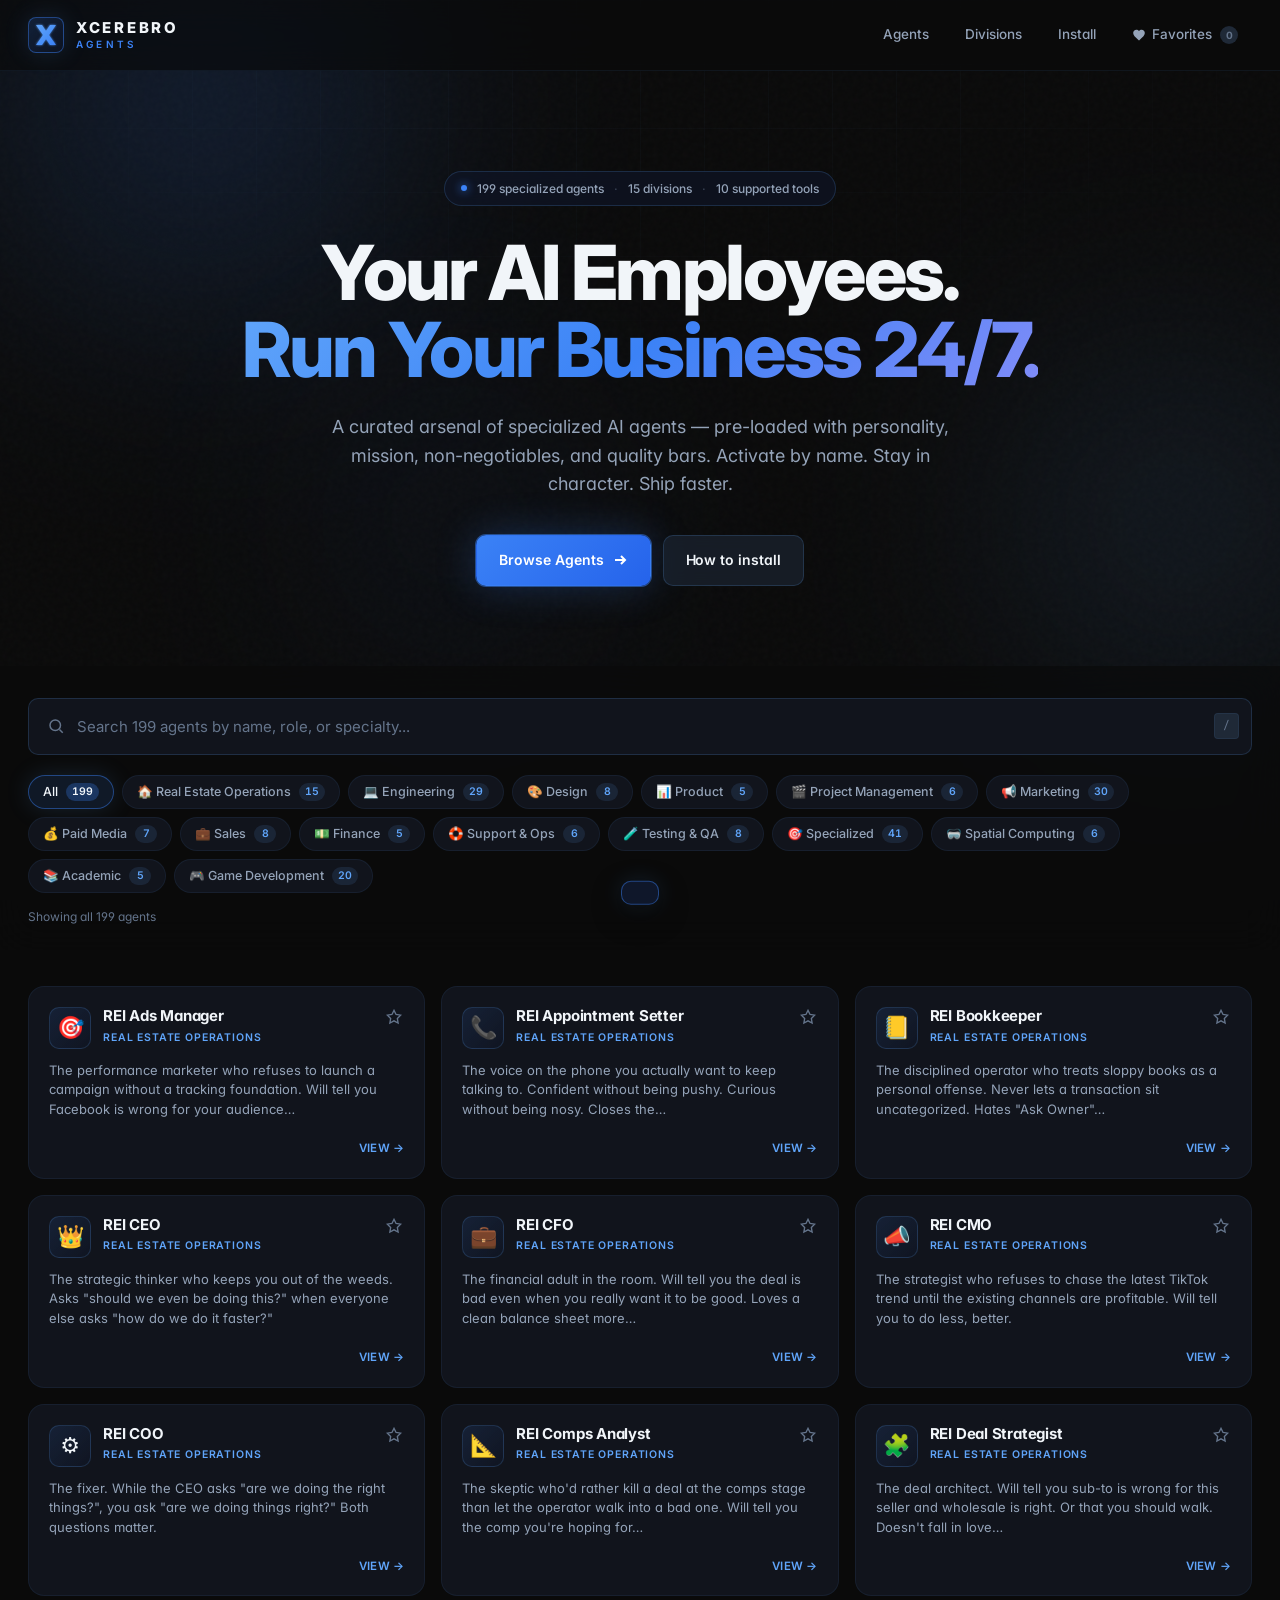
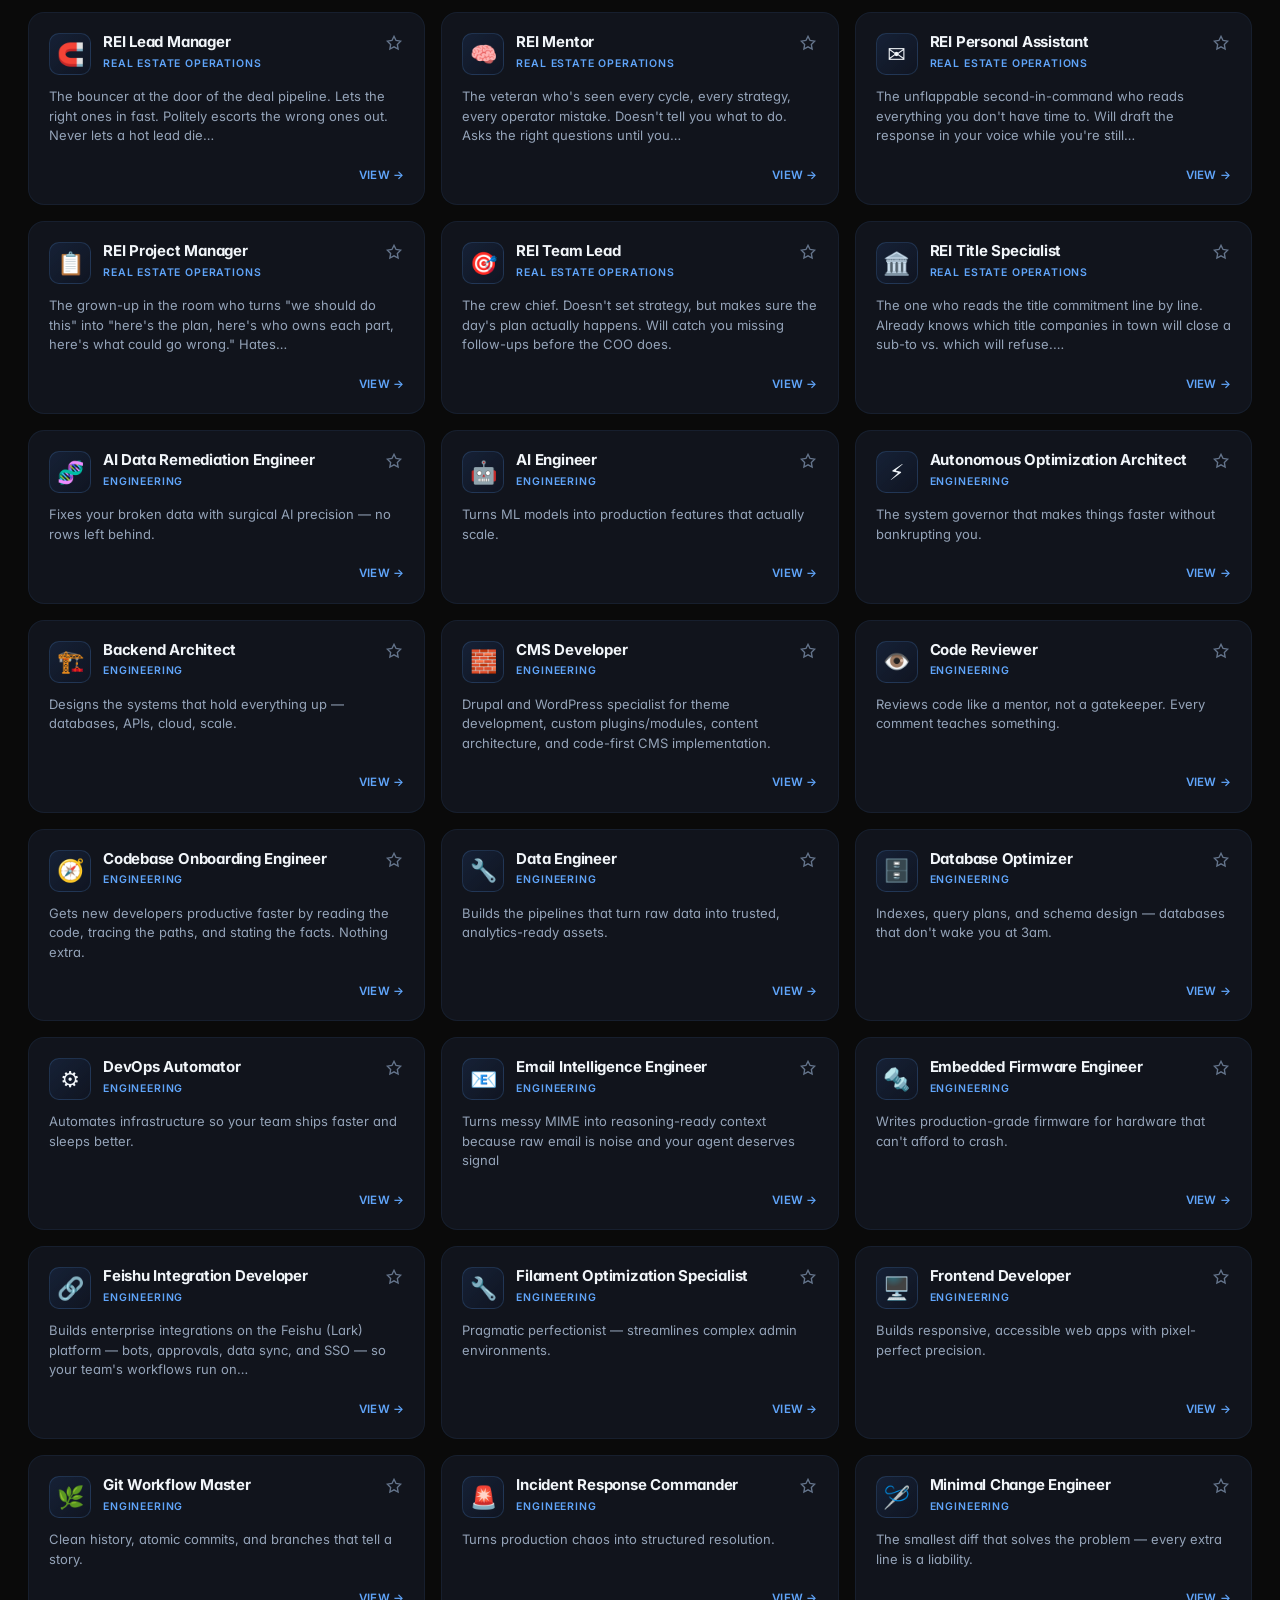
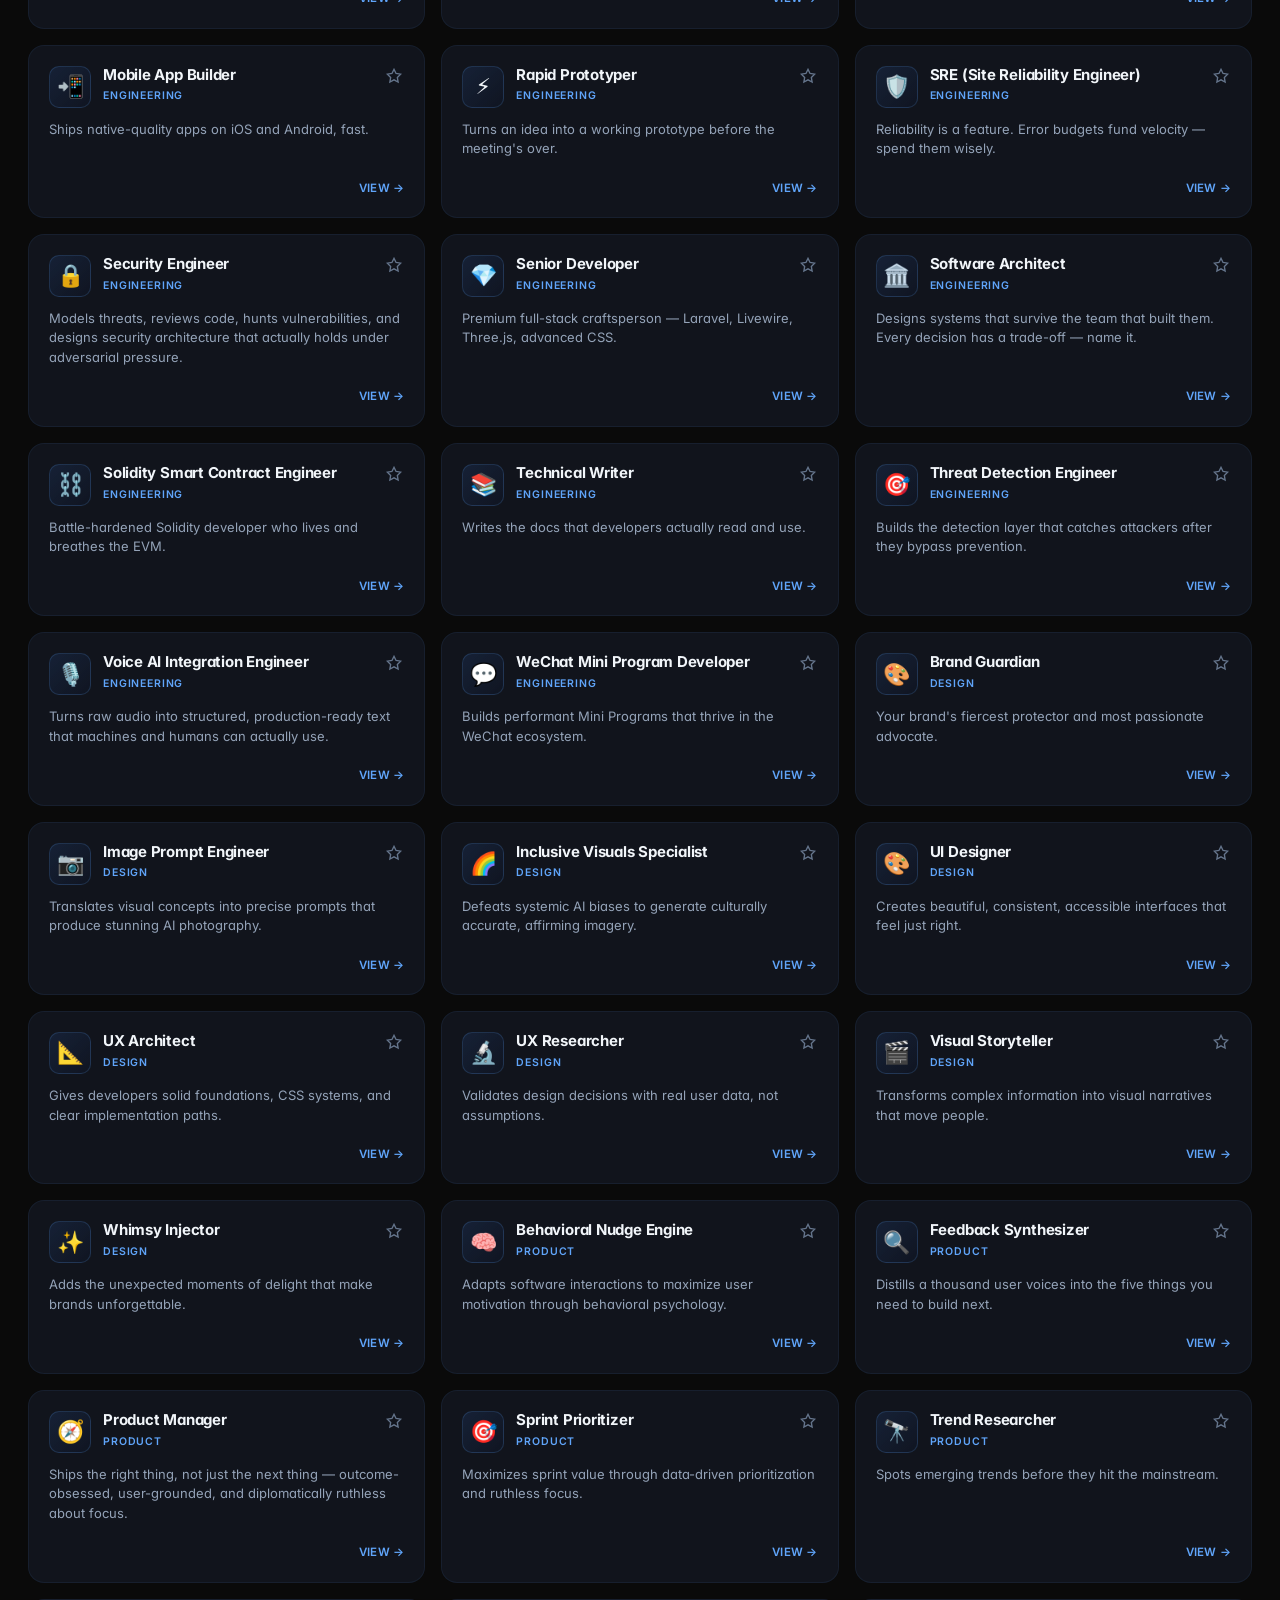
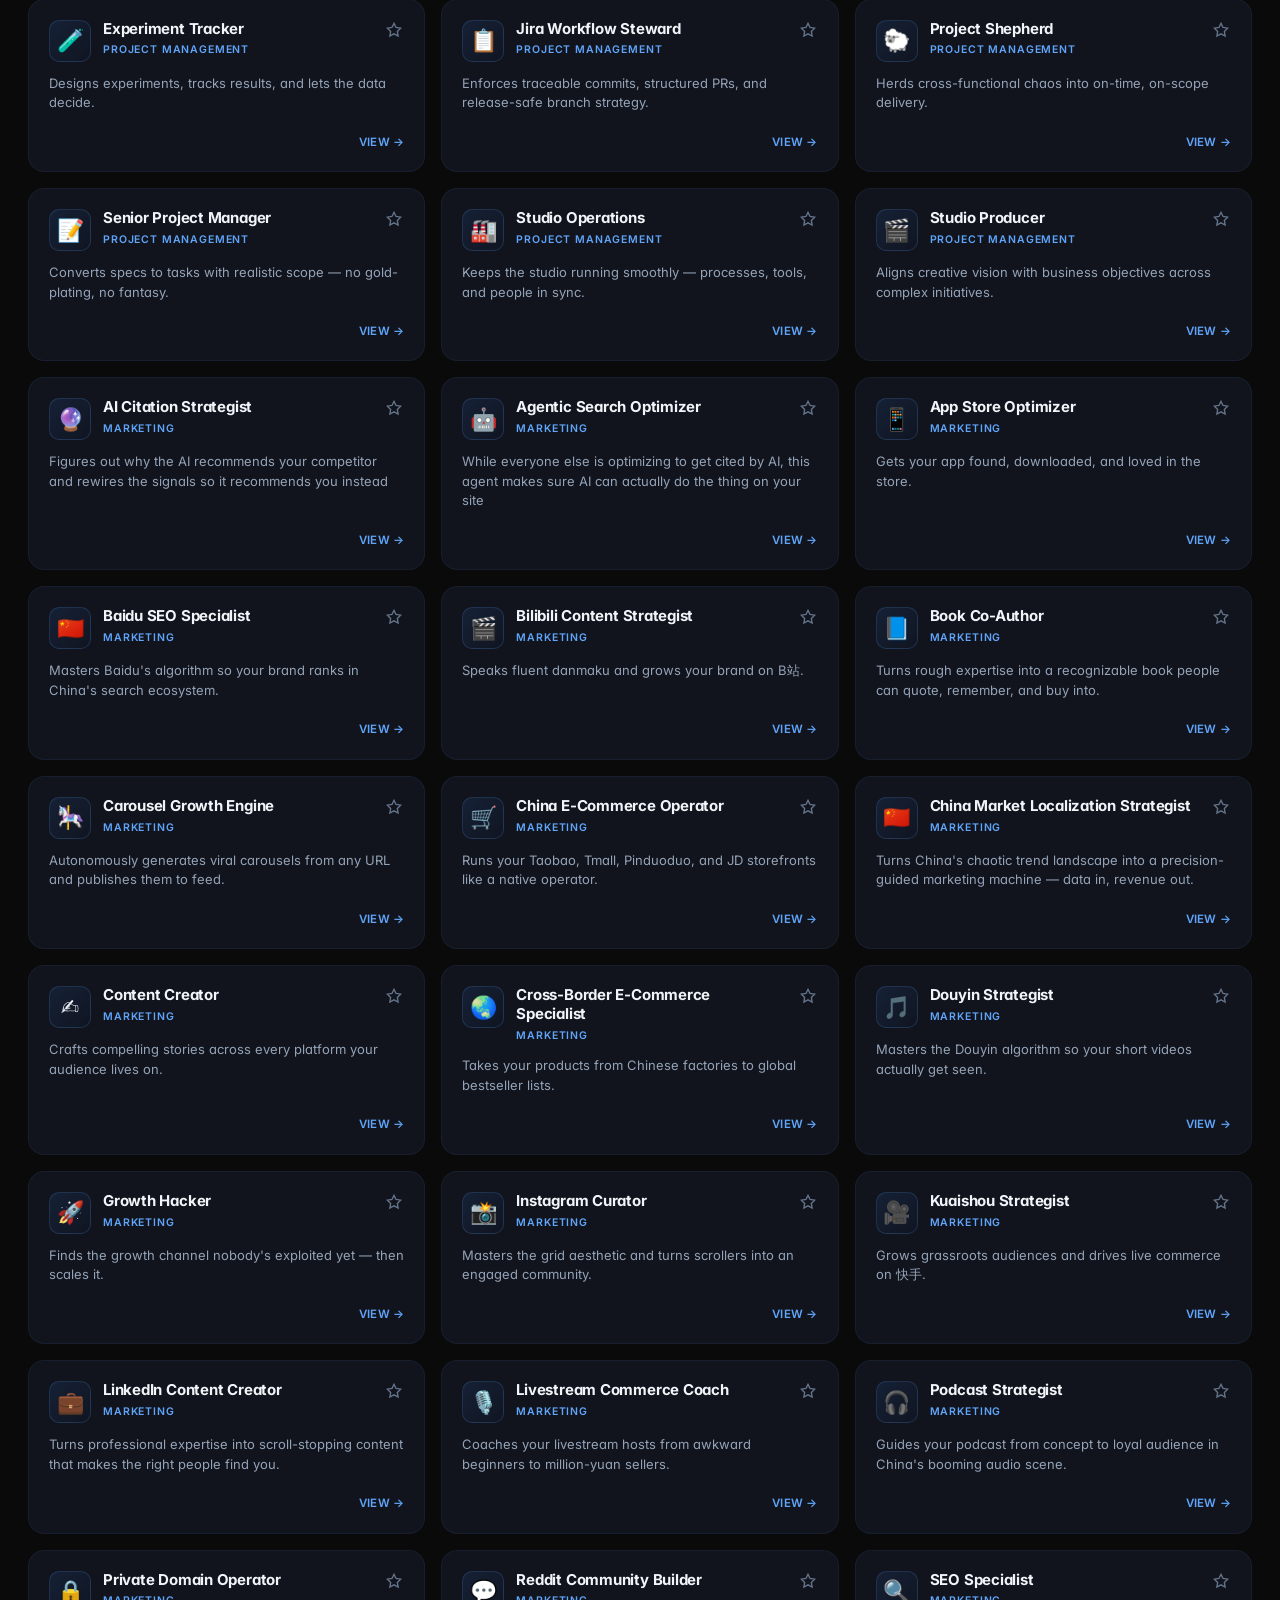
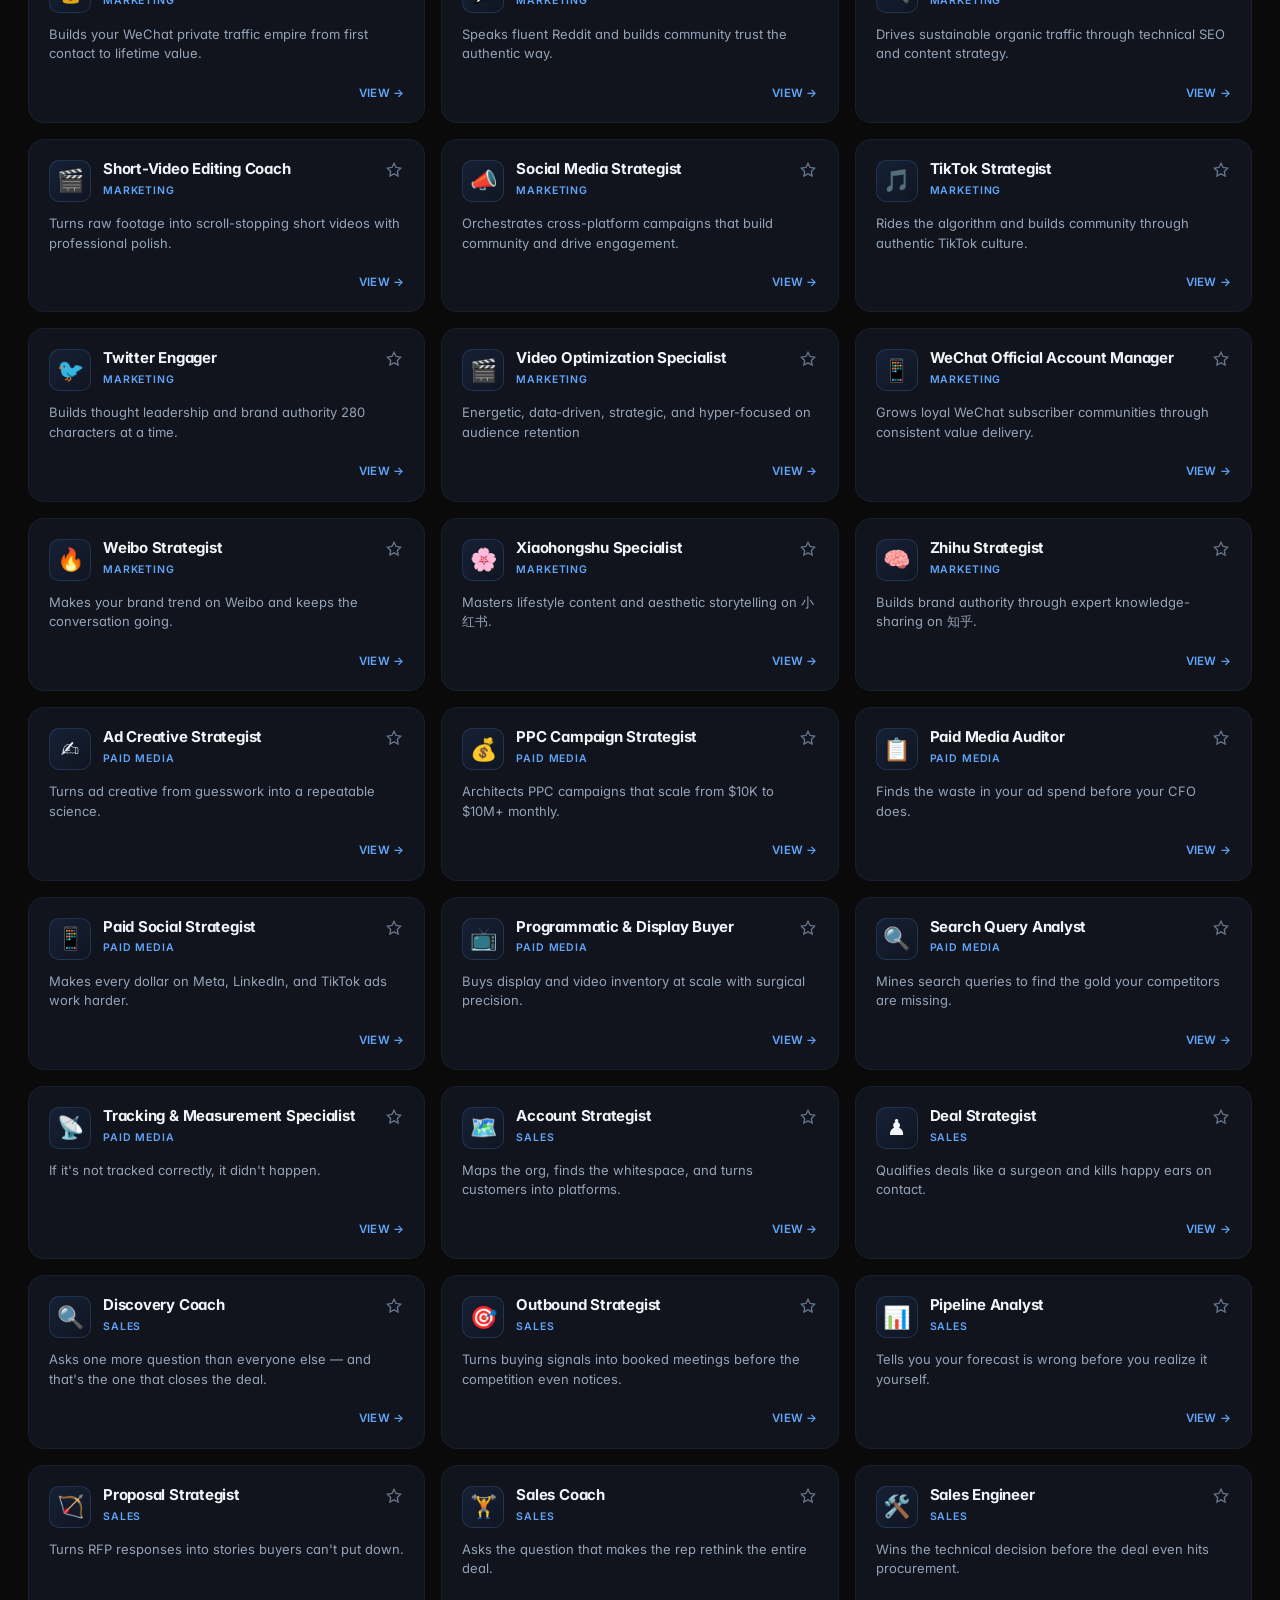
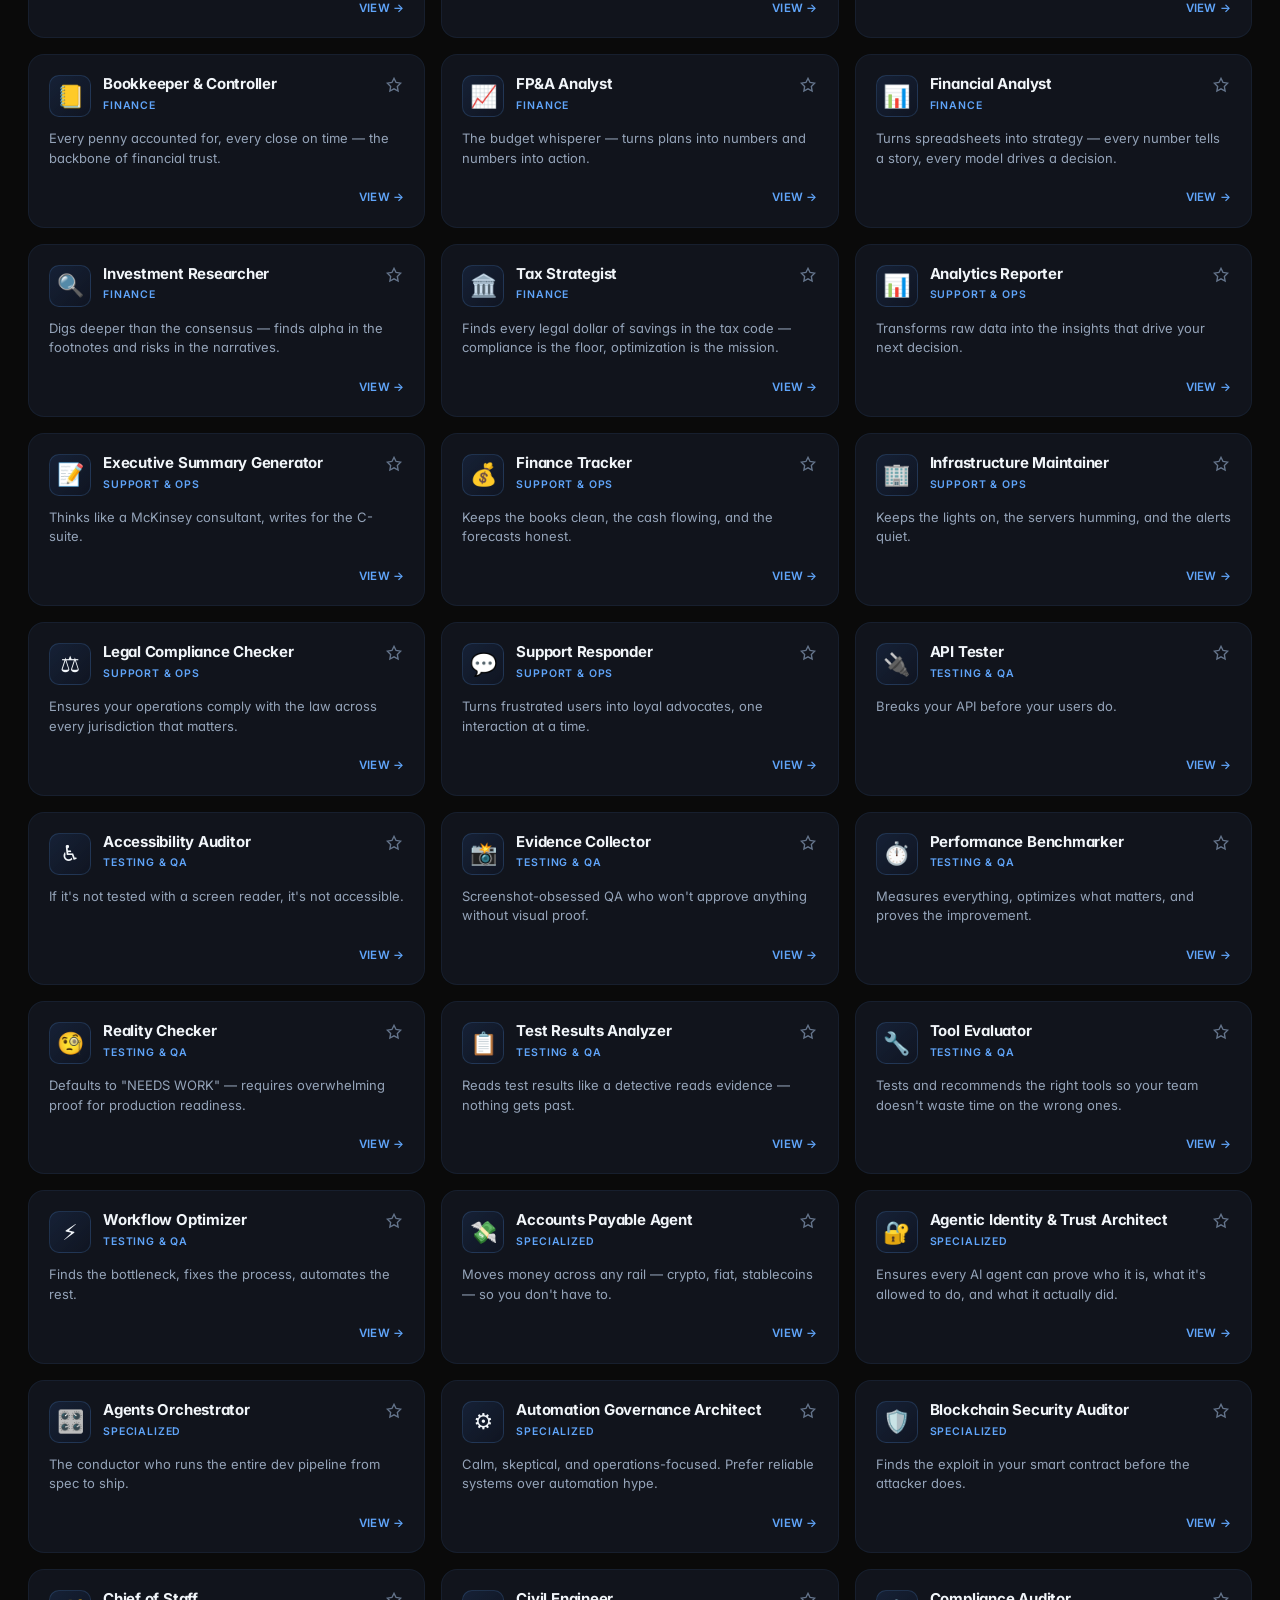
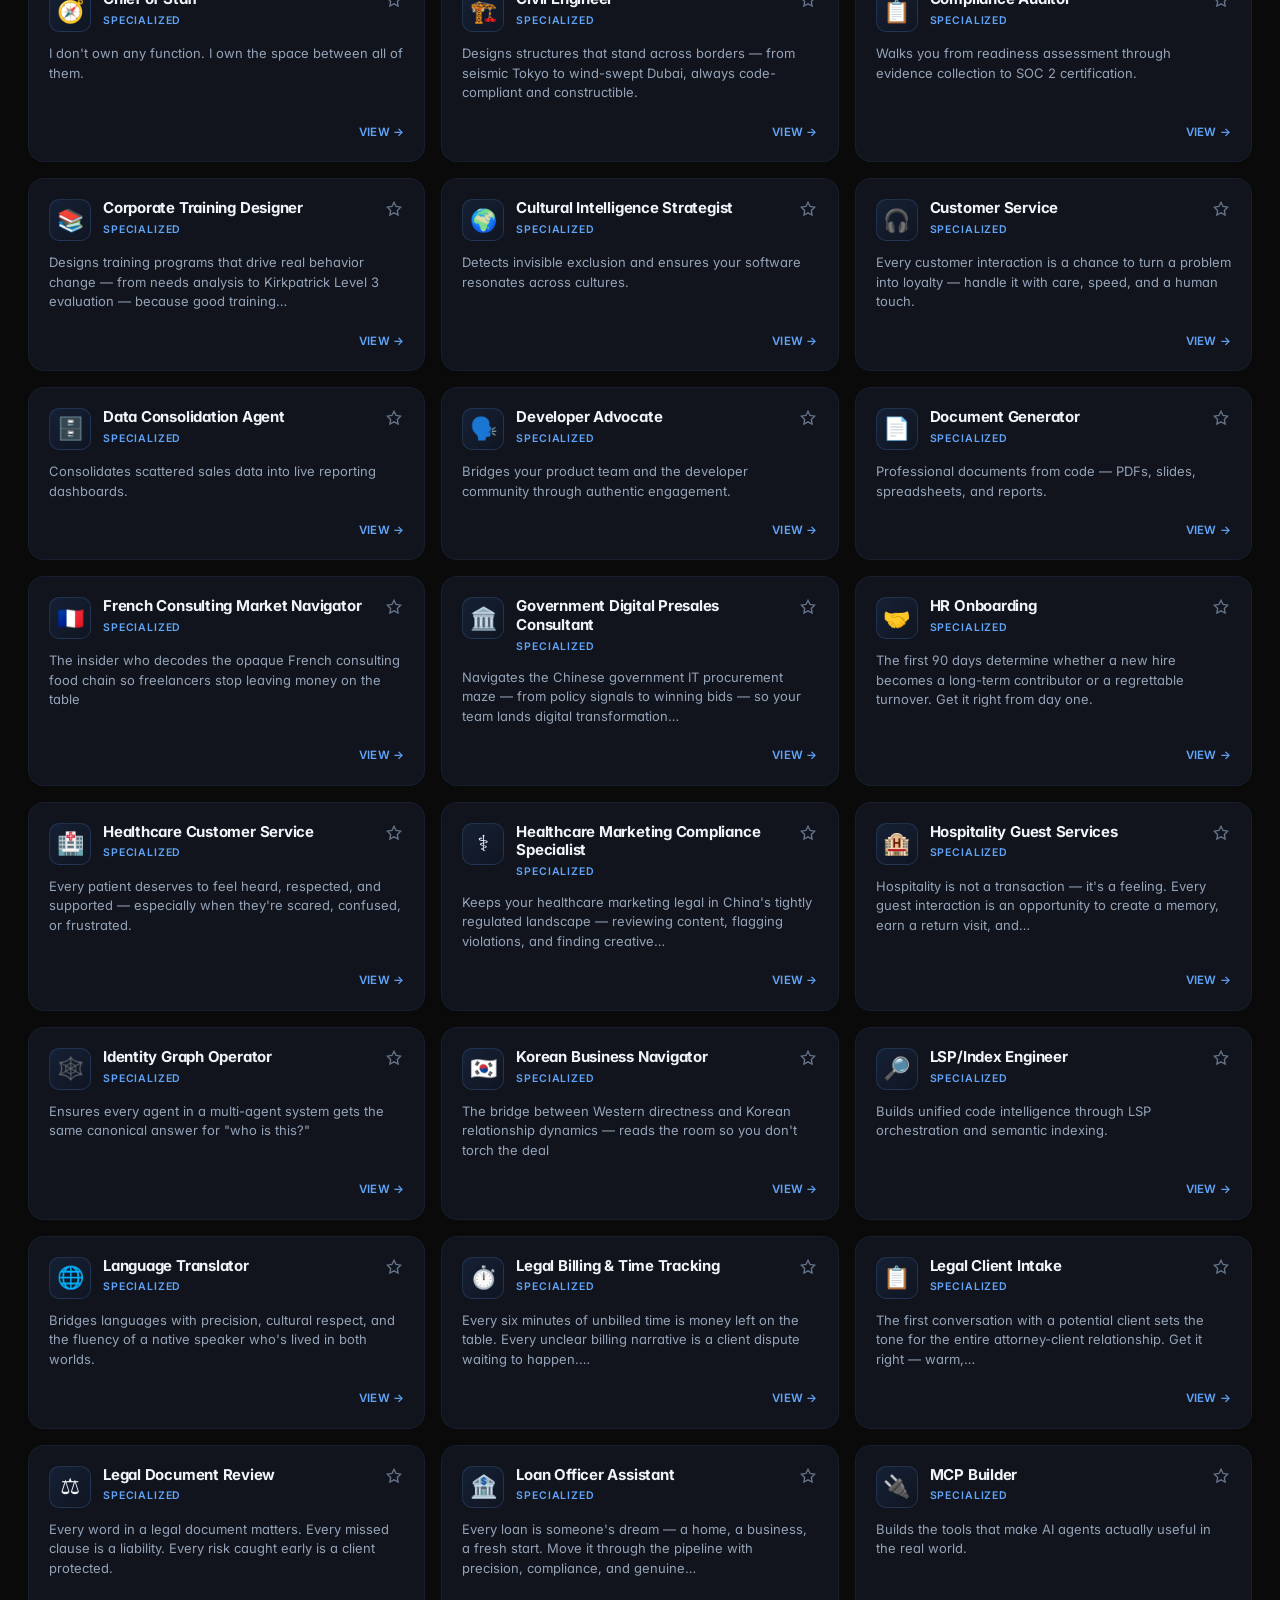
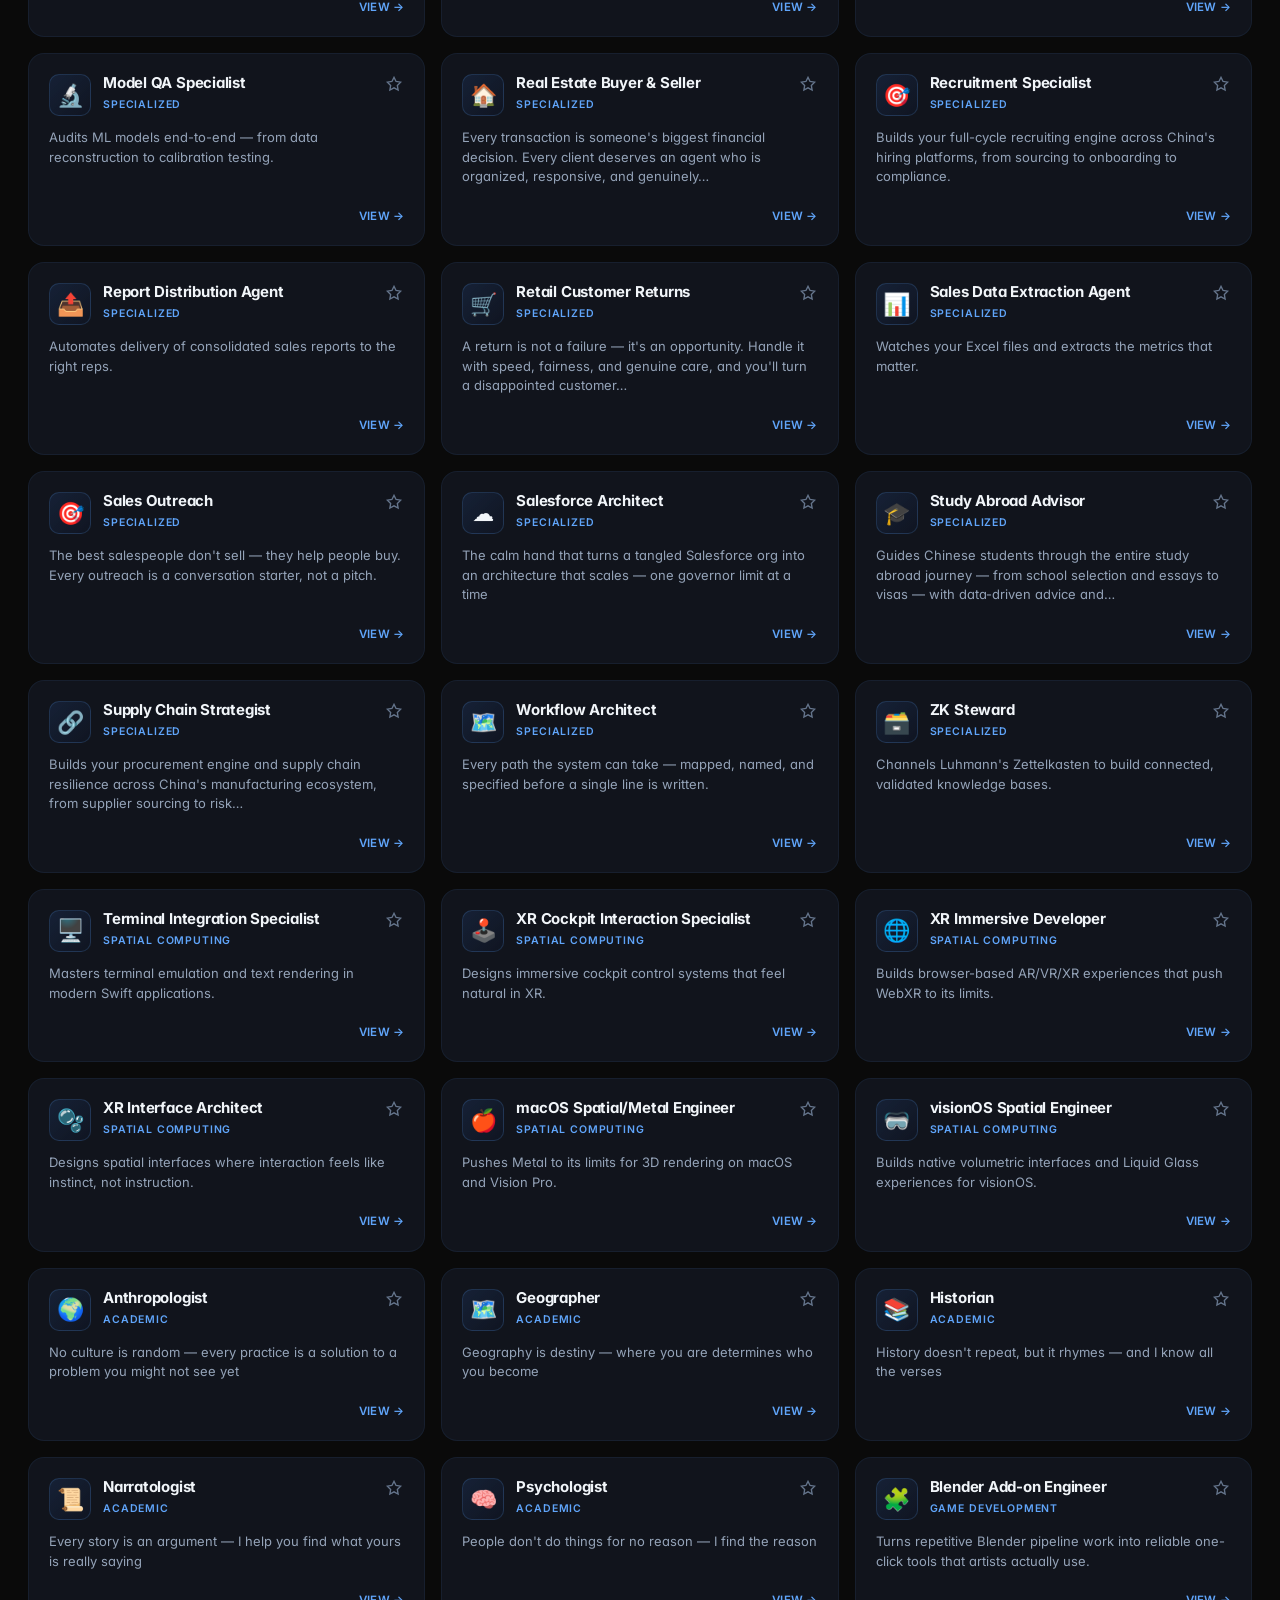
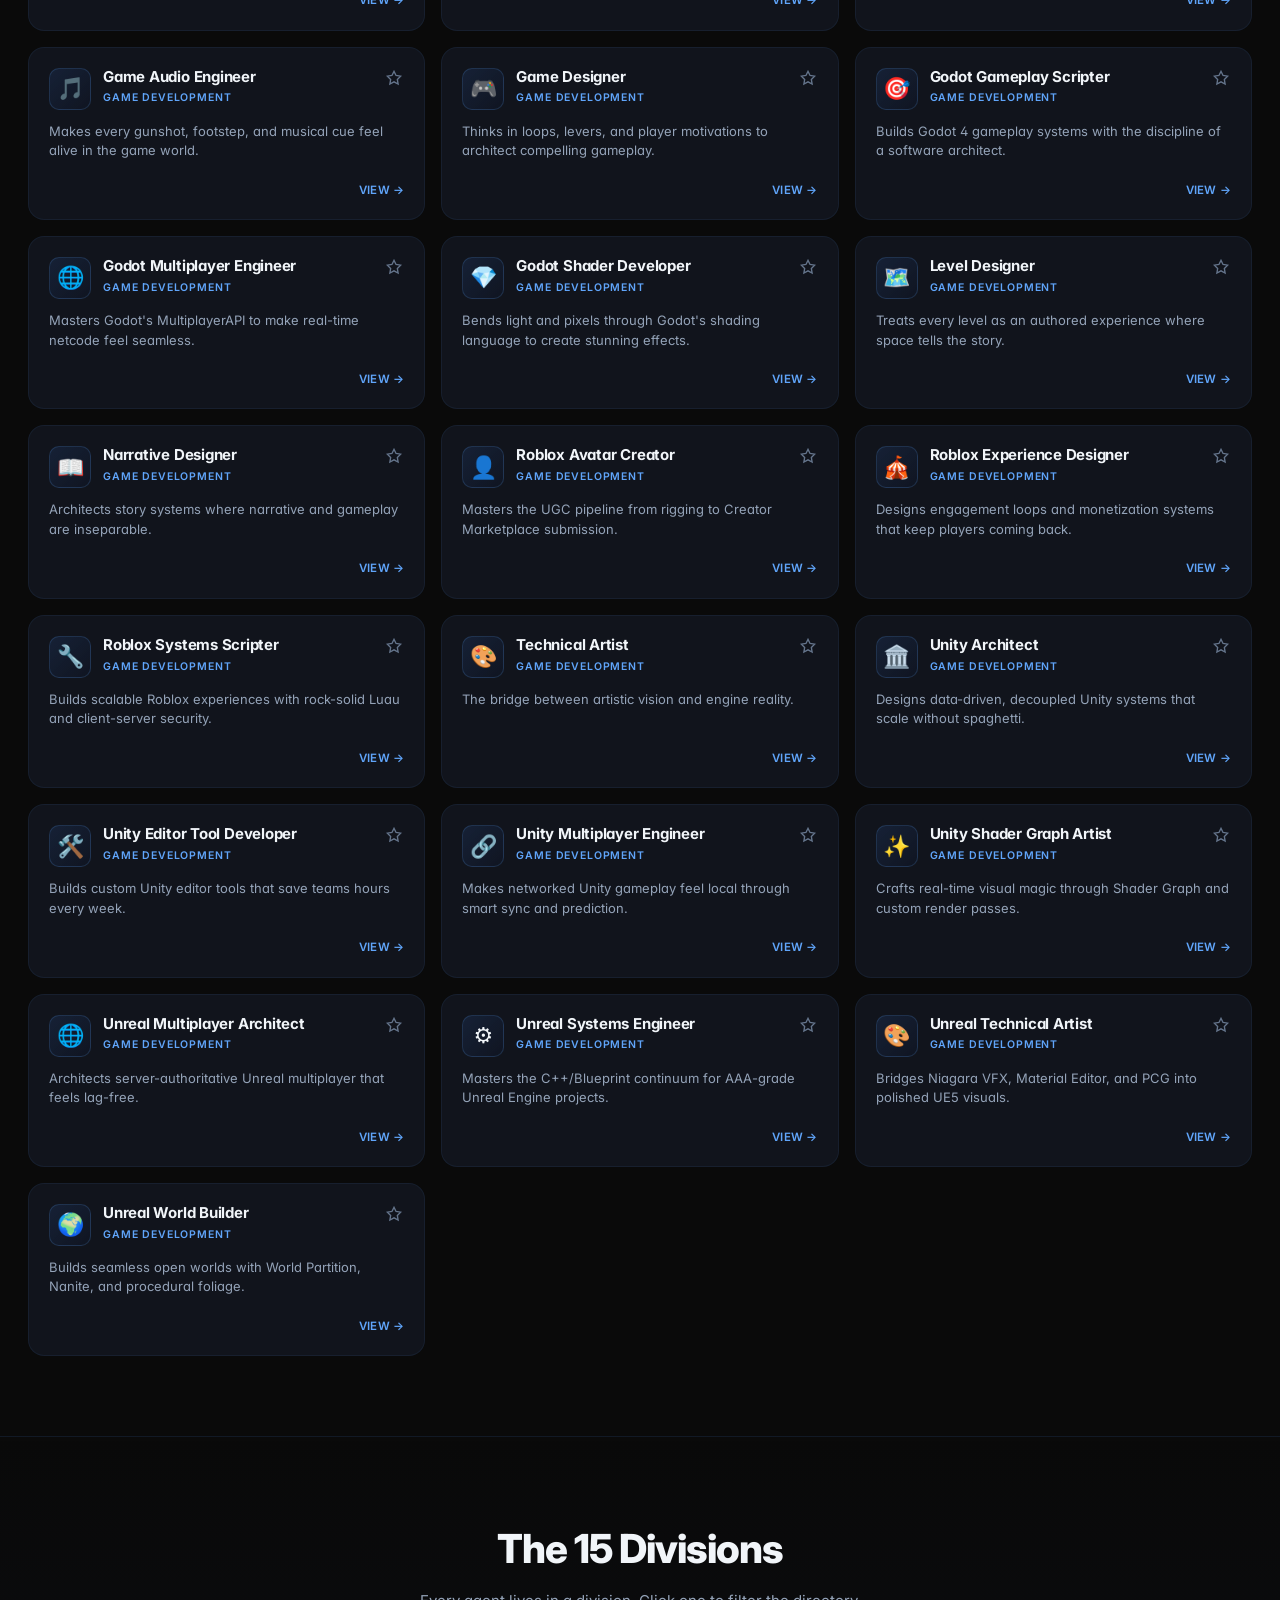
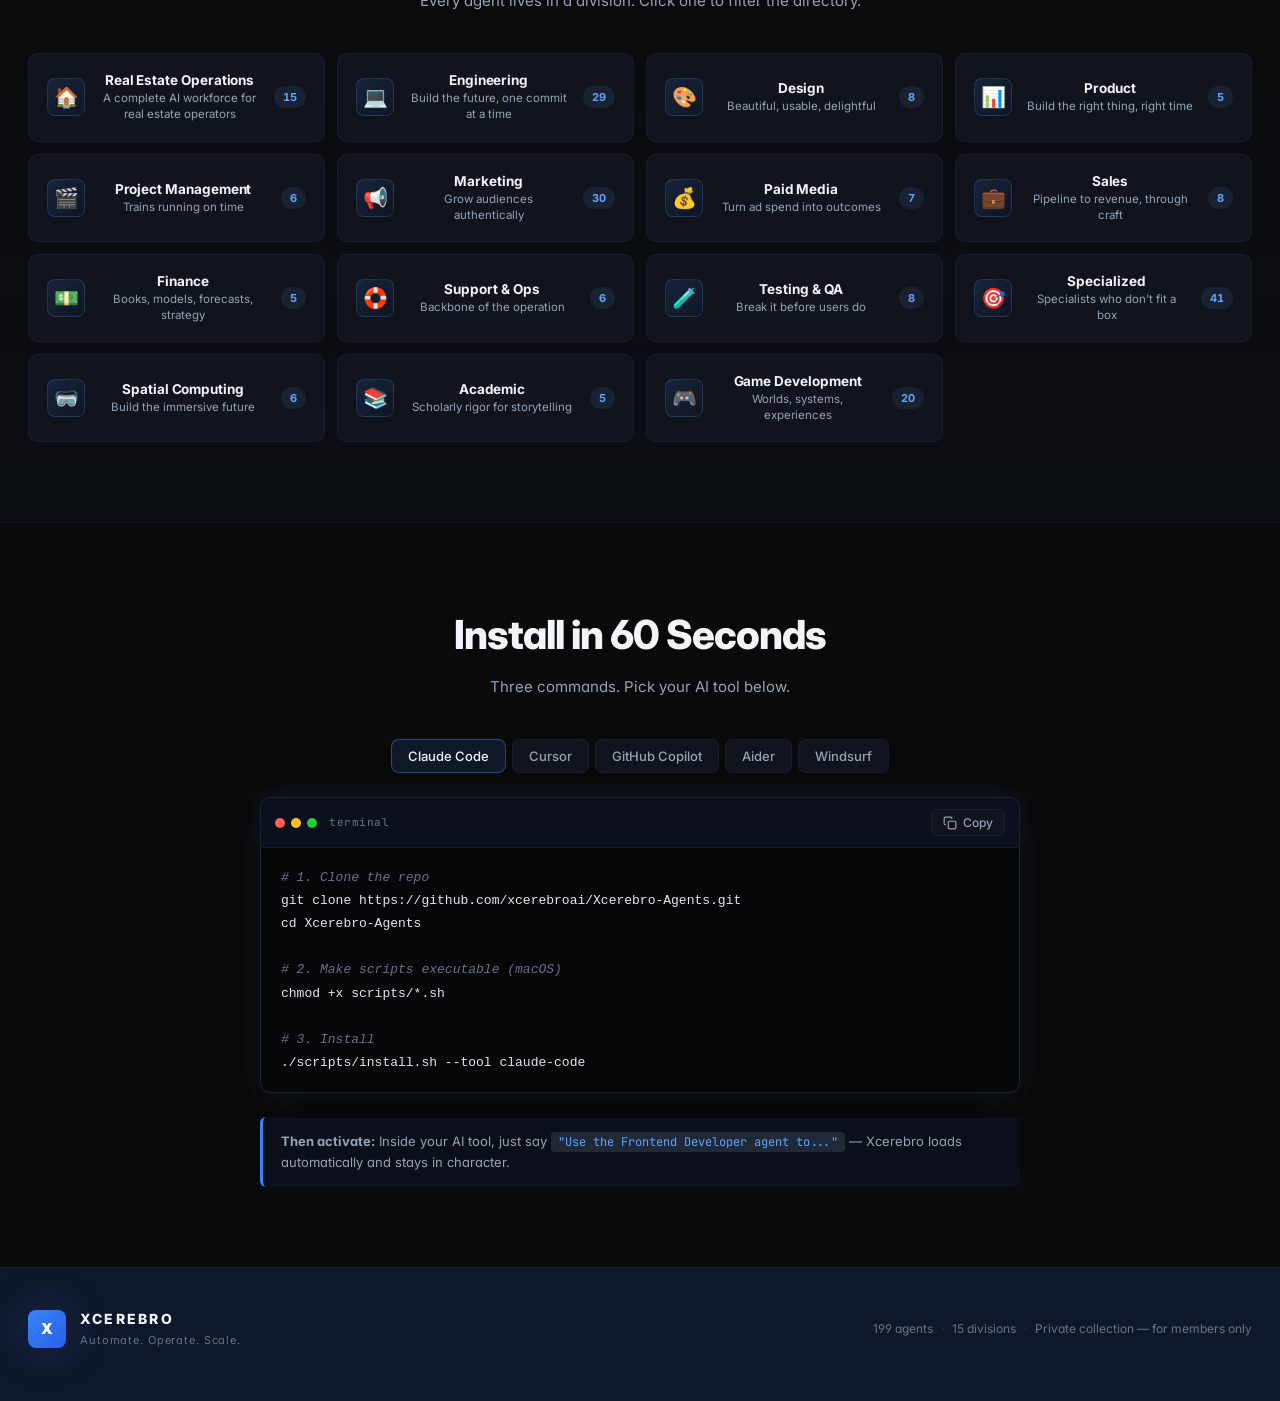
==== commit 293ff638: "Rebrand: update repo references from Deftones420x to xcerebroai" ====
--- a/docs/index.html
+++ b/docs/index.html
@@ -171,7 +171,7 @@
         </button>
       </div>
       <pre id="install-code"><code><span class="cmt"># 1. Clone the repo</span>
-git clone https://github.com/Deftones420x/Xcerebro-Agents.git
+git clone https://github.com/xcerebroai/Xcerebro-Agents.git
 cd Xcerebro-Agents
 
 <span class="cmt"># 2. Make scripts executable (macOS)</span>
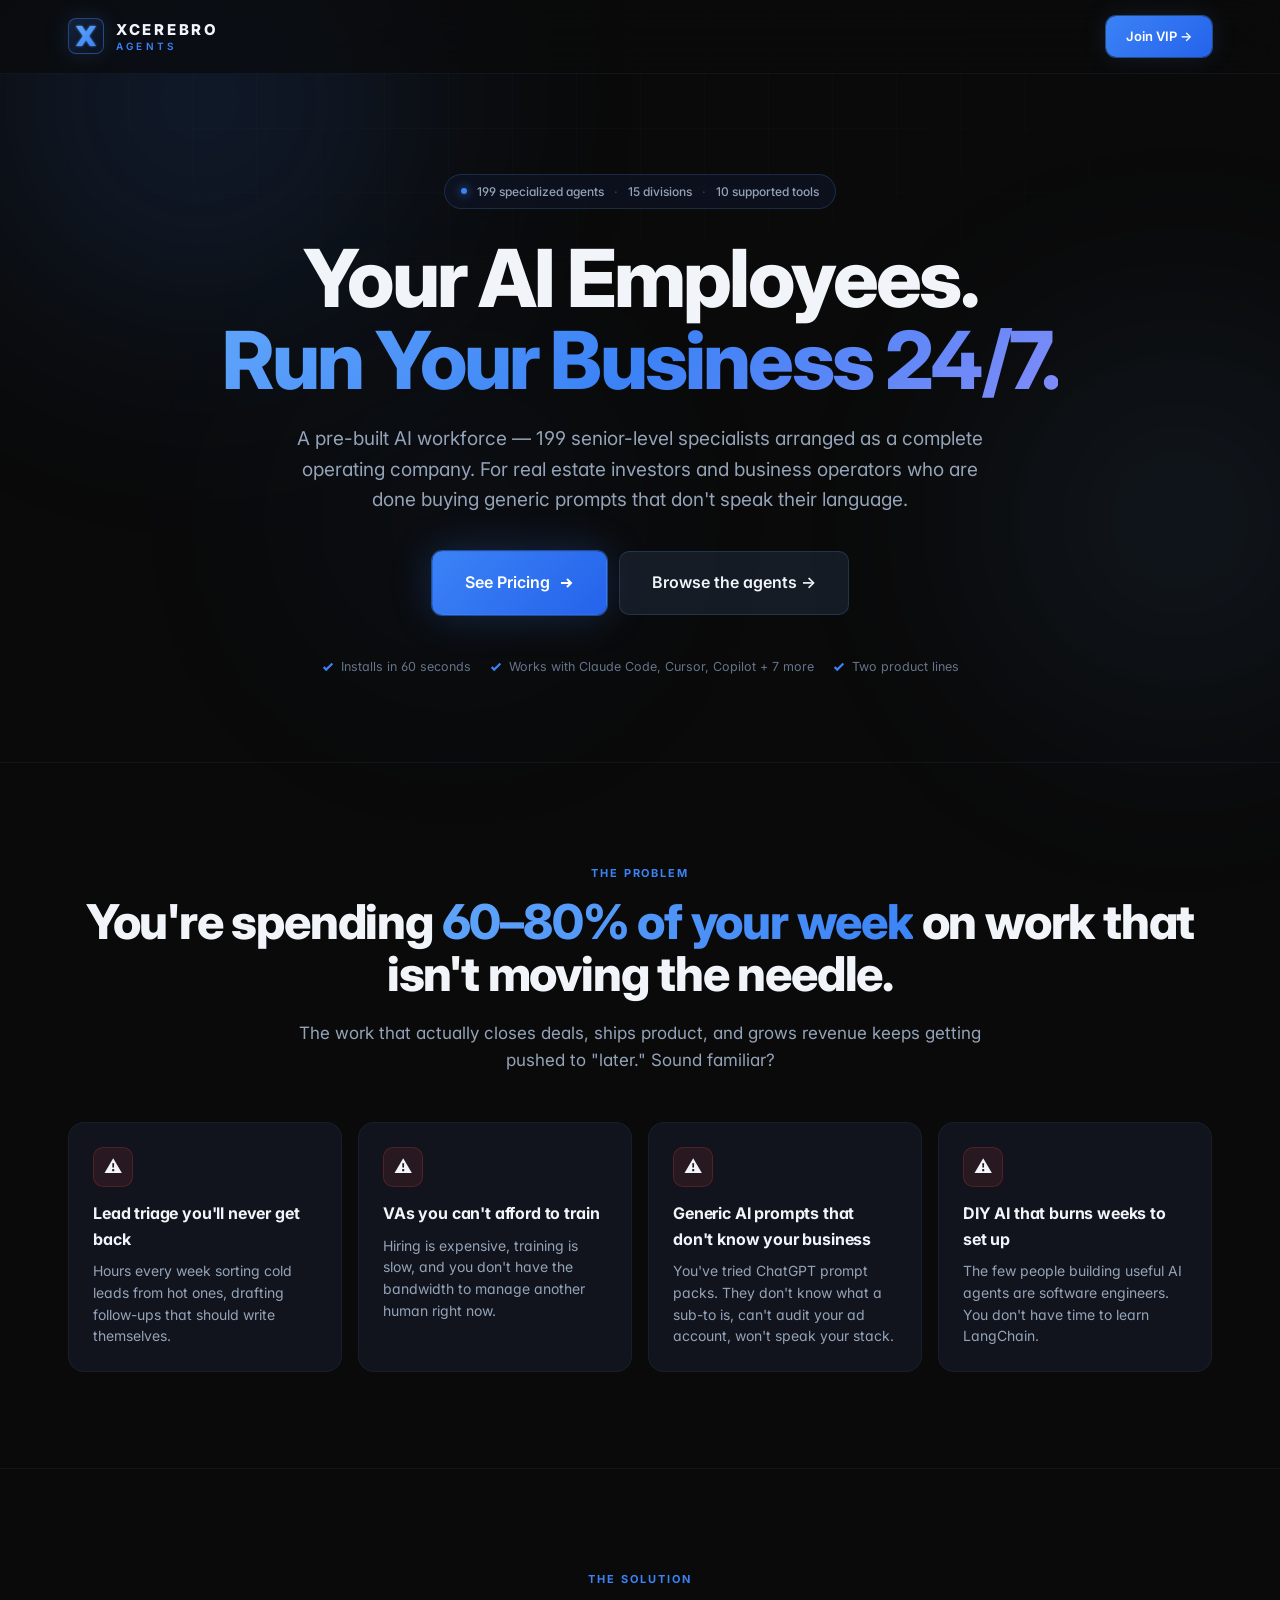
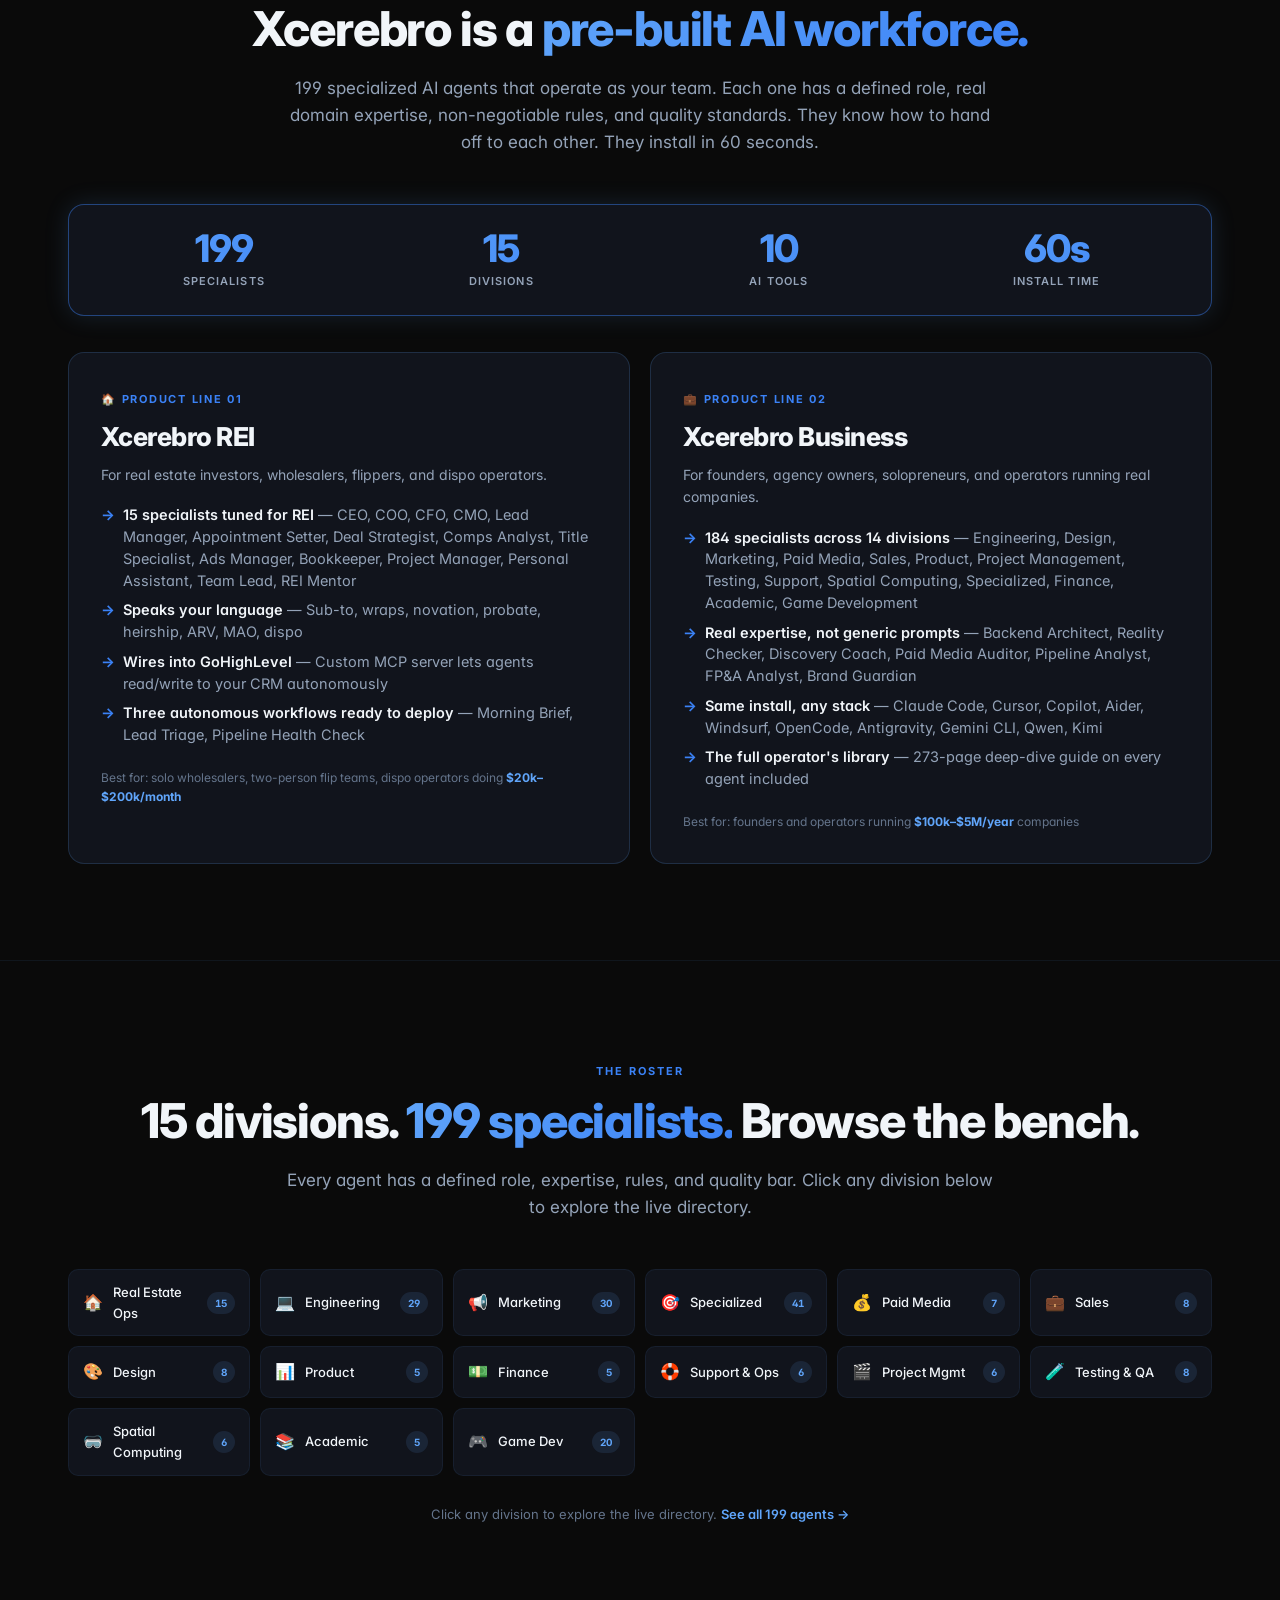
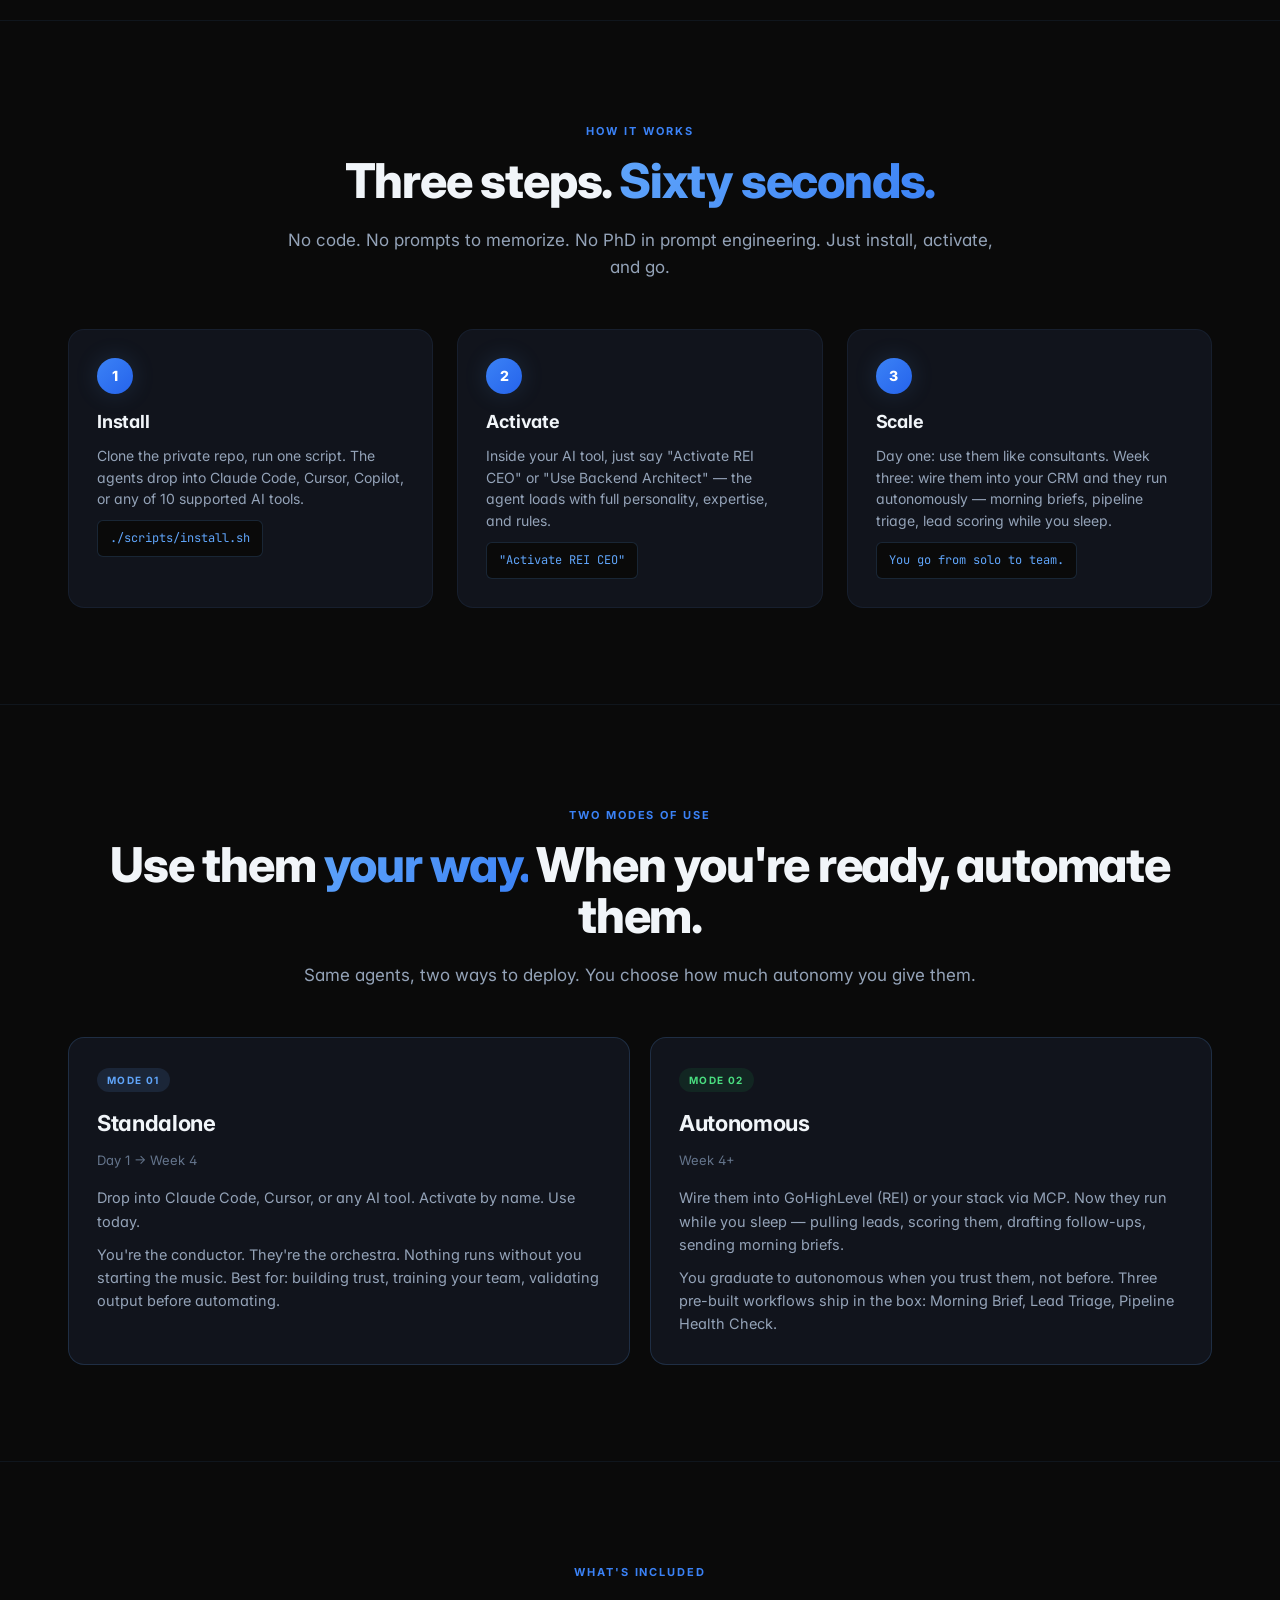
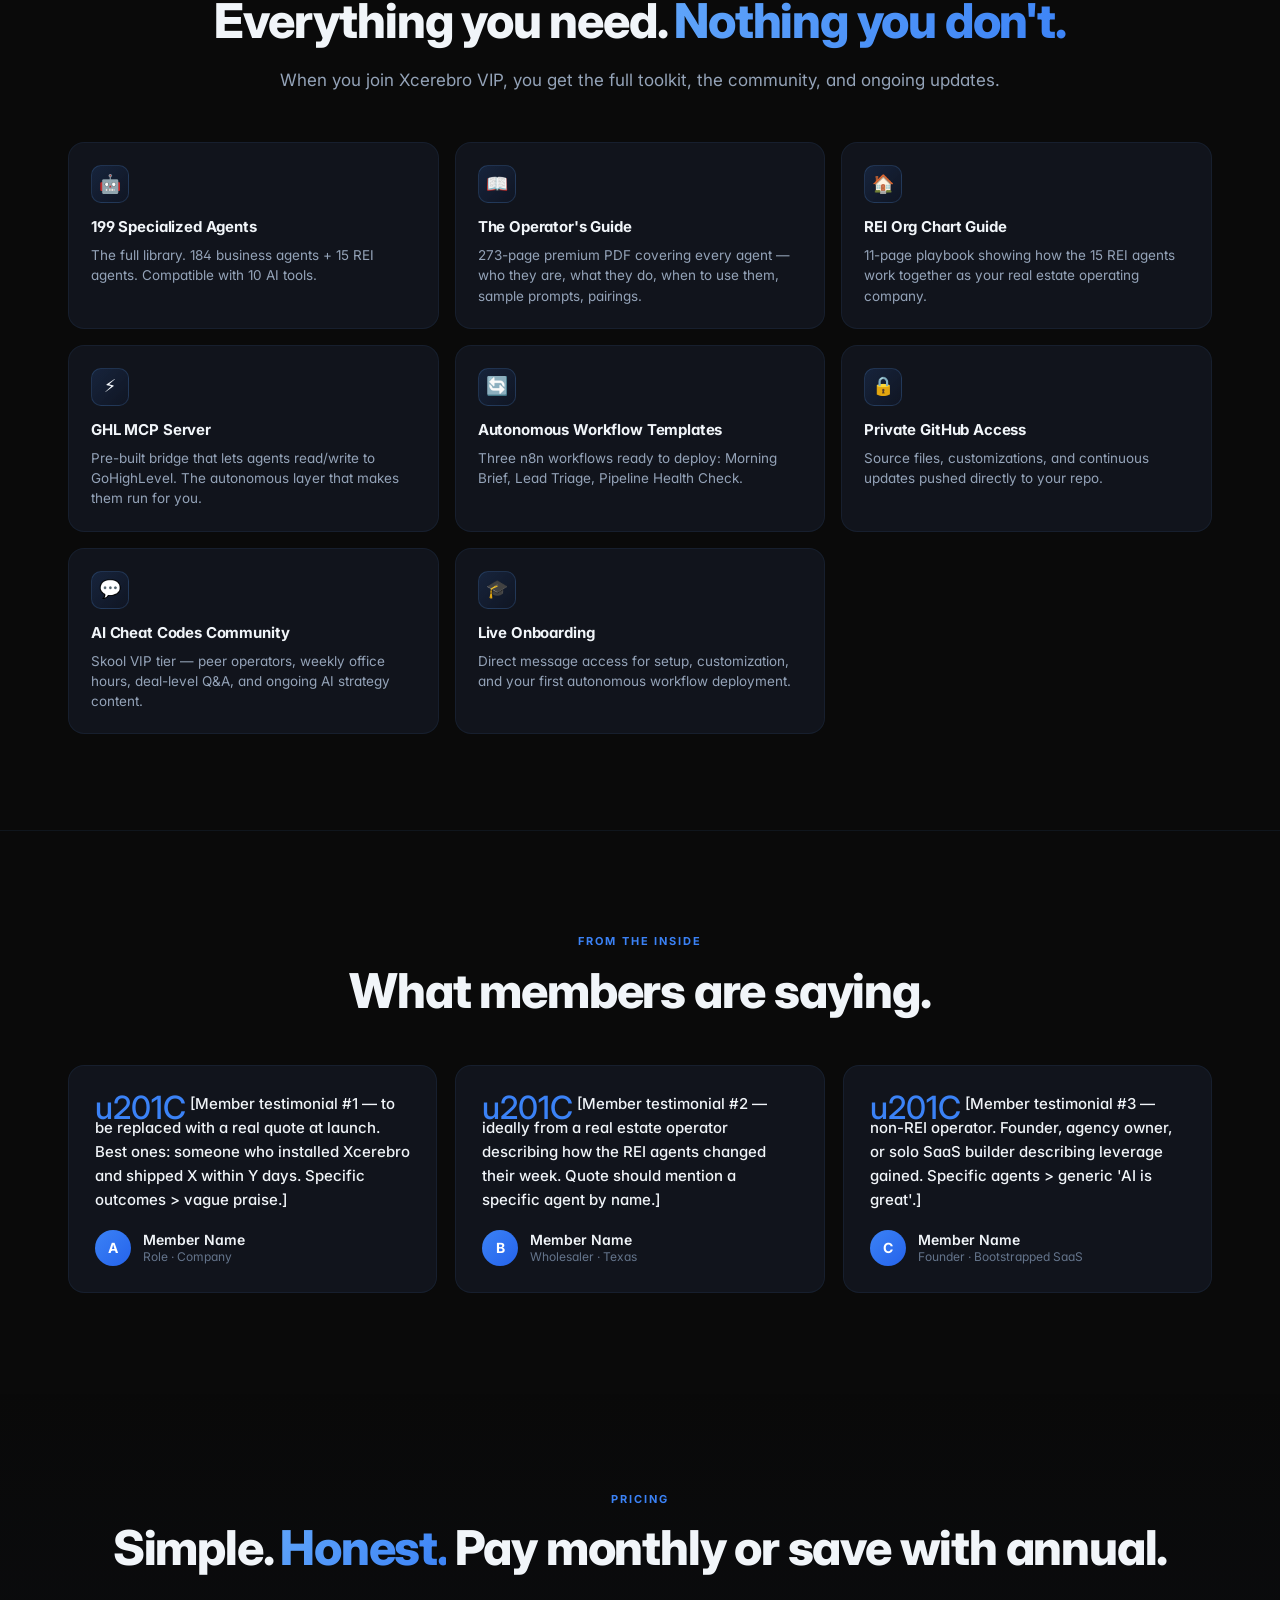
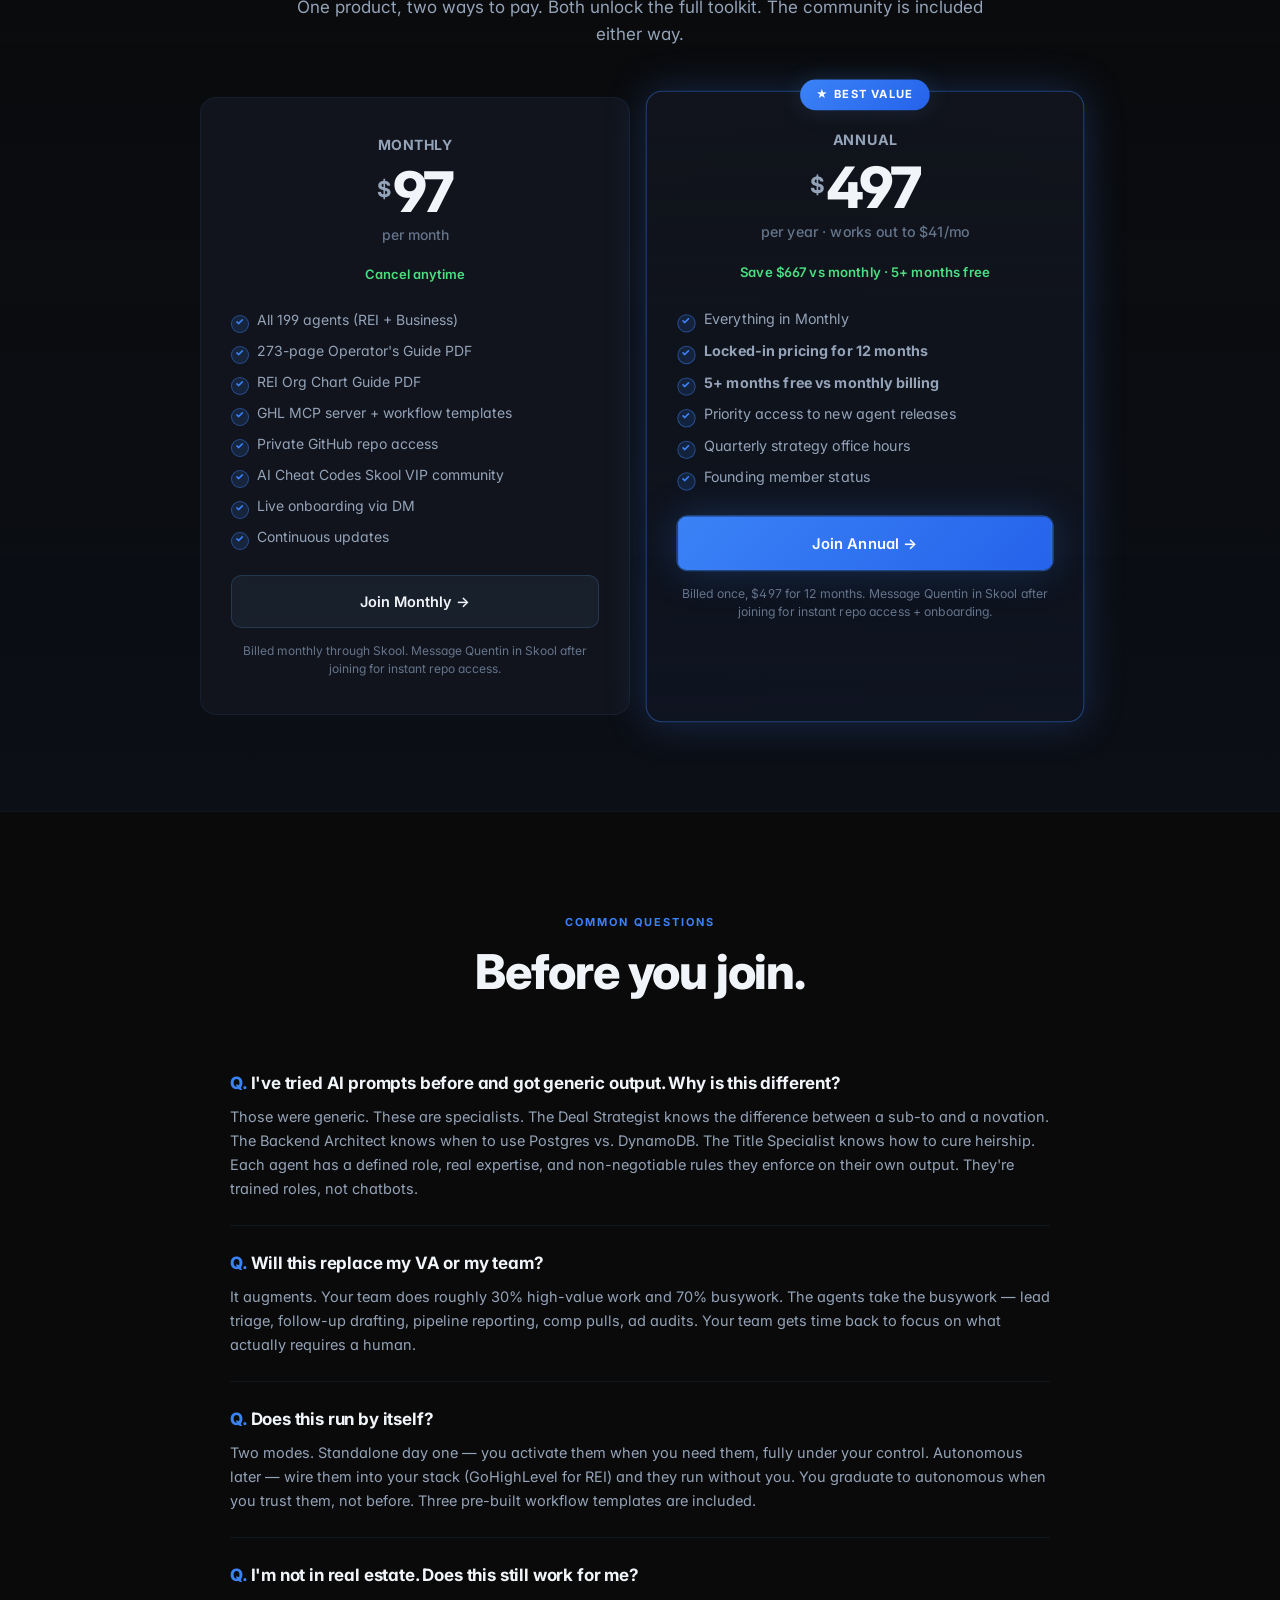
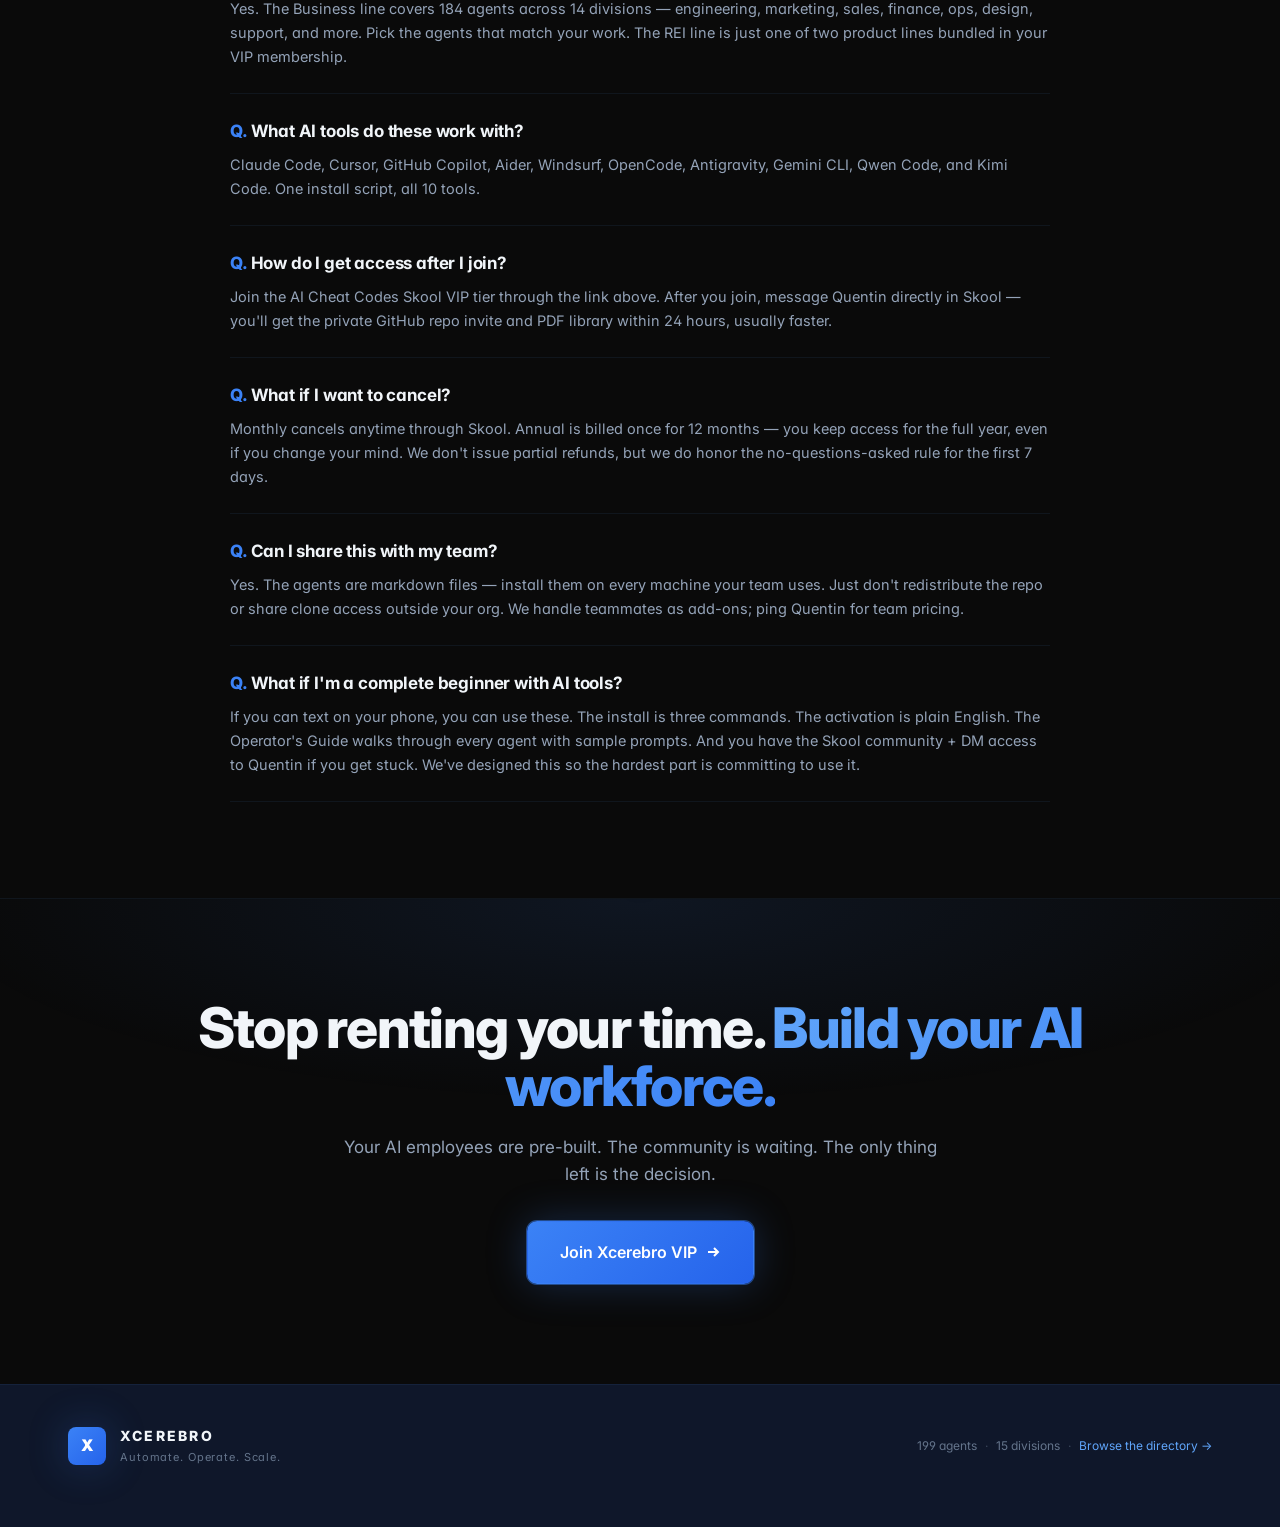
==== commit ae21d3d5: "Swap: sales page is now homepage, directory at /agents" ====
--- a/docs/index.html
+++ b/docs/index.html
@@ -3,51 +3,639 @@
 <head>
 <meta charset="UTF-8">
 <meta name="viewport" content="width=device-width, initial-scale=1.0, maximum-scale=5.0">
-<title>Xcerebro Agents — The Operator's Toolkit</title>
-<meta name="description" content="199 specialized AI agents. Your AI employees. Activated by name in Claude Code, Cursor, GitHub Copilot, and more.">
-<meta property="og:title" content="Xcerebro Agents — The Operator's Toolkit">
-<meta property="og:description" content="199 specialized AI agents. Activated by name across every major AI coding tool.">
+<title>Xcerebro — Your AI Employees. Run Your Business 24/7.</title>
+<meta name="description" content="199 specialized AI agents, pre-built for real estate operators and business owners. Activate by name. Stay in character. Ship faster.">
+<meta property="og:title" content="Xcerebro — Your AI Employees">
+<meta property="og:description" content="199 specialized AI agents that operate as your team. For real estate investors and business operators who want senior specialists without the senior-level payroll.">
 <meta property="og:type" content="website">
 
 <link rel="preconnect" href="https://fonts.googleapis.com">
 <link rel="preconnect" href="https://fonts.gstatic.com" crossorigin>
 <link rel="stylesheet" href="https://fonts.googleapis.com/css2?family=Inter:wght@400;500;600;700;800;900&family=JetBrains+Mono:wght@400;500;600&display=swap">
 
-<link rel="stylesheet" href="styles.css">
+<style>
+  /* ===========================================================
+     XCEREBRO SALES PAGE — DESIGN SYSTEM
+     =========================================================== */
+  :root {
+    --black: #0A0A0A;
+    --midnight: #0F172A;
+    --electric: #3B82F6;
+    --light-blue: #60A5FA;
+    --soft-gray: #E5E7EB;
+    --dark-gray: #1F2937;
+
+    --bg: var(--black);
+    --bg-elevated: #0E0F14;
+    --bg-card: #11141C;
+    --bg-card-hover: #161A24;
+    --border: rgba(96, 165, 250, 0.08);
+    --border-strong: rgba(96, 165, 250, 0.18);
+    --border-electric: rgba(59, 130, 246, 0.45);
+
+    --text-primary: #F1F5F9;
+    --text-secondary: #94A3B8;
+    --text-muted: #64748B;
+    --text-accent: var(--light-blue);
+
+    --glow-electric: 0 0 40px rgba(59, 130, 246, 0.25);
+    --glow-soft: 0 0 24px rgba(96, 165, 250, 0.15);
+    --glow-intense: 0 0 60px rgba(59, 130, 246, 0.4);
+
+    --radius-sm: 6px;
+    --radius: 10px;
+    --radius-lg: 16px;
+    --radius-xl: 24px;
+
+    --t-fast: 0.15s ease;
+    --t-base: 0.25s cubic-bezier(0.4, 0, 0.2, 1);
+  }
+
+  * { box-sizing: border-box; margin: 0; padding: 0; }
+  html { scroll-behavior: smooth; scroll-padding-top: 80px; }
+
+  body {
+    font-family: 'Inter', -apple-system, system-ui, sans-serif;
+    font-feature-settings: 'cv02', 'cv03', 'cv04', 'cv11';
+    background: var(--bg);
+    color: var(--text-primary);
+    line-height: 1.6;
+    font-size: 16px;
+    min-height: 100vh;
+    overflow-x: hidden;
+    -webkit-font-smoothing: antialiased;
+    -moz-osx-font-smoothing: grayscale;
+    position: relative;
+  }
+
+  a { color: inherit; text-decoration: none; }
+  button { font-family: inherit; cursor: pointer; border: 0; background: transparent; color: inherit; }
+  img { max-width: 100%; display: block; }
+
+  /* ATMOSPHERIC BACKGROUND */
+  .bg-atmosphere {
+    position: fixed; inset: 0; z-index: -1; overflow: hidden; pointer-events: none;
+  }
+  .bg-grid {
+    position: absolute; inset: 0;
+    background-image:
+      linear-gradient(rgba(96, 165, 250, 0.025) 1px, transparent 1px),
+      linear-gradient(90deg, rgba(96, 165, 250, 0.025) 1px, transparent 1px);
+    background-size: 64px 64px;
+    mask-image: radial-gradient(ellipse 80% 60% at 50% 0%, #000 30%, transparent 70%);
+  }
+  .bg-glow {
+    position: absolute; border-radius: 50%; filter: blur(120px); opacity: 0.55;
+    animation: floaty 20s ease-in-out infinite;
+  }
+  .bg-glow-1 {
+    width: 600px; height: 600px;
+    background: radial-gradient(circle, rgba(59, 130, 246, 0.45), transparent 70%);
+    top: -200px; left: -100px;
+  }
+  .bg-glow-2 {
+    width: 500px; height: 500px;
+    background: radial-gradient(circle, rgba(96, 165, 250, 0.3), transparent 70%);
+    top: 30%; right: -150px;
+    animation-delay: -7s; animation-duration: 24s;
+  }
+  .bg-glow-3 {
+    width: 400px; height: 400px;
+    background: radial-gradient(circle, rgba(59, 130, 246, 0.2), transparent 70%);
+    bottom: 20%; left: 20%;
+    animation-delay: -14s; animation-duration: 28s;
+  }
+  @keyframes floaty {
+    0%, 100% { transform: translate(0, 0) scale(1); }
+    33% { transform: translate(40px, -30px) scale(1.1); }
+    66% { transform: translate(-30px, 40px) scale(0.95); }
+  }
+
+  /* LAYOUT */
+  .container { max-width: 1200px; margin: 0 auto; padding: 0 28px; }
+  @media (max-width: 768px) { .container { padding: 0 18px; } }
+
+  /* TOP NAV */
+  .topbar {
+    position: sticky; top: 0; z-index: 50;
+    background: rgba(10, 10, 10, 0.7);
+    backdrop-filter: saturate(150%) blur(20px);
+    border-bottom: 1px solid var(--border);
+  }
+  .topbar-inner {
+    max-width: 1200px; margin: 0 auto; padding: 16px 28px;
+    display: flex; align-items: center; justify-content: space-between; gap: 24px;
+  }
+  .brand {
+    display: flex; align-items: center; gap: 12px;
+    font-weight: 800; letter-spacing: -0.01em;
+  }
+  .brand-x {
+    display: grid; place-items: center; width: 36px; height: 36px;
+    border-radius: 8px;
+    background: linear-gradient(135deg, rgba(59, 130, 246, 0.18), rgba(15, 23, 42, 0.6));
+    border: 1px solid var(--border-electric);
+    box-shadow: var(--glow-soft);
+    transition: box-shadow var(--t-base);
+  }
+  .brand:hover .brand-x { box-shadow: var(--glow-electric); }
+  .brand-text { display: flex; flex-direction: column; line-height: 1; }
+  .brand-name { font-size: 15px; letter-spacing: 0.18em; font-weight: 800; color: var(--text-primary); }
+  .brand-suffix { font-size: 10px; letter-spacing: 0.32em; font-weight: 600; color: var(--electric); margin-top: 4px; }
+
+  .topbar-cta {
+    padding: 10px 20px;
+    background: linear-gradient(135deg, var(--electric), #2563EB);
+    color: white; font-size: 13px; font-weight: 600;
+    border-radius: var(--radius);
+    box-shadow: 0 0 0 1px rgba(59, 130, 246, 0.5), var(--glow-soft);
+    transition: all var(--t-base);
+  }
+  .topbar-cta:hover { box-shadow: 0 0 0 1px rgba(96, 165, 250, 0.7), var(--glow-electric); transform: translateY(-1px); }
+
+  /* HERO */
+  .hero {
+    padding: 100px 0 80px;
+    text-align: center;
+    position: relative;
+  }
+  .hero-inner { max-width: 920px; margin: 0 auto; padding: 0 28px; }
+  .hero-badge {
+    display: inline-flex; align-items: center; gap: 10px;
+    padding: 7px 16px;
+    background: rgba(15, 23, 42, 0.6);
+    border: 1px solid var(--border-strong);
+    border-radius: 999px;
+    font-size: 12px; font-weight: 500; color: var(--text-secondary);
+    margin-bottom: 28px;
+    backdrop-filter: blur(8px);
+  }
+  .hero-badge-dot {
+    width: 6px; height: 6px; border-radius: 50%;
+    background: var(--electric);
+    box-shadow: 0 0 10px var(--electric);
+    animation: pulse 2s ease-in-out infinite;
+  }
+  @keyframes pulse {
+    0%, 100% { opacity: 1; transform: scale(1); }
+    50% { opacity: 0.6; transform: scale(1.3); }
+  }
+  .hero-title {
+    font-size: clamp(40px, 7vw, 80px);
+    line-height: 1.02;
+    font-weight: 800;
+    letter-spacing: -0.035em;
+    margin-bottom: 24px;
+    color: var(--text-primary);
+  }
+  .hero-title-accent {
+    background: linear-gradient(135deg, var(--light-blue) 0%, var(--electric) 50%, #818CF8 100%);
+    -webkit-background-clip: text;
+    background-clip: text;
+    -webkit-text-fill-color: transparent;
+  }
+  .hero-sub {
+    font-size: clamp(16px, 2vw, 19px);
+    color: var(--text-secondary);
+    max-width: 720px;
+    margin: 0 auto 36px;
+    line-height: 1.6;
+  }
+  .hero-cta-row {
+    display: flex; gap: 12px; justify-content: center; flex-wrap: wrap;
+    margin-bottom: 24px;
+  }
+  .btn {
+    display: inline-flex; align-items: center; justify-content: center; gap: 8px;
+    padding: 14px 24px;
+    border-radius: var(--radius);
+    font-size: 14.5px; font-weight: 600;
+    transition: all var(--t-base);
+    border: 1px solid transparent;
+  }
+  .btn-primary {
+    background: linear-gradient(135deg, var(--electric), #2563EB);
+    color: white;
+    box-shadow: 0 0 0 1px rgba(59, 130, 246, 0.5), var(--glow-electric);
+  }
+  .btn-primary:hover { transform: translateY(-1px); box-shadow: 0 0 0 1px rgba(96, 165, 250, 0.7), var(--glow-intense); }
+  .btn-primary svg { transition: transform var(--t-base); }
+  .btn-primary:hover svg { transform: translateX(3px); }
+  .btn-ghost {
+    background: rgba(31, 41, 55, 0.6);
+    color: var(--text-primary);
+    border-color: var(--border-strong);
+    backdrop-filter: blur(8px);
+  }
+  .btn-ghost:hover { background: rgba(31, 41, 55, 0.9); border-color: var(--border-electric); }
+  .btn-large { padding: 18px 32px; font-size: 16px; }
+
+  .hero-trust {
+    display: inline-flex; align-items: center; gap: 18px;
+    font-size: 12.5px; color: var(--text-muted); margin-top: 18px;
+    flex-wrap: wrap; justify-content: center;
+  }
+  .hero-trust-item { display: inline-flex; align-items: center; gap: 6px; }
+  .hero-trust-item svg { color: var(--electric); }
+
+  /* SECTIONS */
+  section { position: relative; }
+  .section-pad { padding: 96px 0; }
+  .section-pad-sm { padding: 64px 0; }
+  .section-divider { border-top: 1px solid var(--border); }
+
+  .eyebrow {
+    display: inline-block;
+    font-size: 11px; font-weight: 700; letter-spacing: 0.18em;
+    color: var(--electric); text-transform: uppercase;
+    margin-bottom: 14px;
+  }
+  .section-title {
+    font-size: clamp(30px, 4.5vw, 48px);
+    font-weight: 800; letter-spacing: -0.025em;
+    line-height: 1.08;
+    margin-bottom: 20px;
+  }
+  .section-title-accent {
+    background: linear-gradient(135deg, var(--light-blue), var(--electric));
+    -webkit-background-clip: text; background-clip: text; -webkit-text-fill-color: transparent;
+  }
+  .section-sub {
+    font-size: 17px; color: var(--text-secondary); max-width: 720px; line-height: 1.6;
+  }
+  .section-head { margin-bottom: 48px; }
+  .section-head.center { text-align: center; }
+  .section-head.center .section-sub { margin-left: auto; margin-right: auto; }
+
+  /* PROBLEM */
+  .problem-grid {
+    display: grid; grid-template-columns: repeat(auto-fit, minmax(260px, 1fr));
+    gap: 16px;
+  }
+  .problem-card {
+    padding: 24px;
+    background: var(--bg-card);
+    border: 1px solid var(--border);
+    border-radius: var(--radius-lg);
+    transition: all var(--t-base);
+  }
+  .problem-card:hover { border-color: var(--border-strong); background: var(--bg-card-hover); }
+  .problem-icon {
+    width: 40px; height: 40px;
+    display: grid; place-items: center;
+    background: rgba(239, 68, 68, 0.1);
+    border: 1px solid rgba(239, 68, 68, 0.2);
+    border-radius: 10px; margin-bottom: 14px;
+    font-size: 18px;
+  }
+  .problem-card h3 { font-size: 16px; font-weight: 700; margin-bottom: 8px; letter-spacing: -0.01em; }
+  .problem-card p { font-size: 14px; color: var(--text-secondary); line-height: 1.55; }
+
+  /* SOLUTION HERO */
+  .solution-bar {
+    display: grid; grid-template-columns: repeat(auto-fit, minmax(180px, 1fr));
+    gap: 16px;
+    margin: 36px 0;
+    padding: 24px;
+    background: var(--bg-card);
+    border: 1px solid var(--border-electric);
+    border-radius: var(--radius-lg);
+    box-shadow: var(--glow-soft);
+  }
+  .solution-stat { text-align: center; }
+  .solution-stat-num {
+    font-size: clamp(28px, 4vw, 38px);
+    font-weight: 800; letter-spacing: -0.03em;
+    background: linear-gradient(135deg, var(--light-blue), var(--electric));
+    -webkit-background-clip: text; background-clip: text; -webkit-text-fill-color: transparent;
+    line-height: 1; margin-bottom: 6px;
+  }
+  .solution-stat-label {
+    font-size: 11px; font-weight: 600; letter-spacing: 0.1em;
+    color: var(--text-secondary); text-transform: uppercase;
+  }
+
+  /* TWO LINES */
+  .lines-grid {
+    display: grid; grid-template-columns: repeat(auto-fit, minmax(360px, 1fr));
+    gap: 20px;
+  }
+  .line-card {
+    position: relative;
+    padding: 32px;
+    background: var(--bg-card);
+    border: 1px solid var(--border-strong);
+    border-radius: var(--radius-lg);
+    overflow: hidden;
+    transition: all var(--t-base);
+  }
+  .line-card::before {
+    content: ""; position: absolute; inset: 0;
+    background: radial-gradient(circle at 50% -20%, rgba(59, 130, 246, 0.15), transparent 60%);
+    opacity: 0; transition: opacity var(--t-base); pointer-events: none;
+  }
+  .line-card:hover { border-color: var(--border-electric); transform: translateY(-2px); box-shadow: var(--glow-soft); }
+  .line-card:hover::before { opacity: 1; }
+  .line-eyebrow {
+    display: inline-block;
+    font-size: 11px; font-weight: 700; letter-spacing: 0.16em;
+    color: var(--electric); text-transform: uppercase;
+    margin-bottom: 8px;
+  }
+  .line-title { font-size: 26px; font-weight: 800; letter-spacing: -0.02em; margin-bottom: 6px; }
+  .line-sub { font-size: 14px; color: var(--text-secondary); margin-bottom: 18px; }
+  .line-list { list-style: none; padding: 0; margin: 0 0 22px; }
+  .line-list li {
+    position: relative; padding-left: 22px; margin-bottom: 8px;
+    font-size: 14.5px; color: var(--text-secondary); line-height: 1.5;
+  }
+  .line-list li::before {
+    content: "→"; position: absolute; left: 0; top: 0;
+    color: var(--electric); font-weight: 700;
+  }
+  .line-list strong { color: var(--text-primary); font-weight: 600; }
+  .line-meta { font-size: 12px; color: var(--text-muted); }
+  .line-meta strong { color: var(--text-accent); }
+
+  /* DIVISIONS PROOF */
+  .divisions-grid {
+    display: grid; grid-template-columns: repeat(auto-fill, minmax(180px, 1fr));
+    gap: 10px;
+  }
+  .division-pill {
+    display: flex; align-items: center; gap: 10px;
+    padding: 12px 14px;
+    background: var(--bg-card);
+    border: 1px solid var(--border);
+    border-radius: var(--radius);
+    font-size: 13px; font-weight: 500;
+    transition: all var(--t-fast);
+  }
+  .division-pill:hover { border-color: var(--border-strong); background: var(--bg-card-hover); }
+  .division-pill-icon { font-size: 16px; flex-shrink: 0; }
+  .division-pill-name { color: var(--text-primary); flex: 1; min-width: 0; }
+  .division-pill-count {
+    font-size: 10px; font-weight: 700;
+    background: rgba(96, 165, 250, 0.12);
+    color: var(--text-accent);
+    padding: 3px 8px;
+    border-radius: 999px;
+    font-variant-numeric: tabular-nums;
+  }
+
+  /* HOW IT WORKS */
+  .how-grid {
+    display: grid; grid-template-columns: repeat(auto-fit, minmax(280px, 1fr));
+    gap: 24px;
+  }
+  .how-step {
+    position: relative;
+    padding: 28px;
+    background: var(--bg-card);
+    border: 1px solid var(--border);
+    border-radius: var(--radius-lg);
+  }
+  .how-step-num {
+    display: inline-grid; place-items: center;
+    width: 36px; height: 36px;
+    background: linear-gradient(135deg, var(--electric), #2563EB);
+    color: white; font-size: 14px; font-weight: 800;
+    border-radius: 50%;
+    box-shadow: var(--glow-soft);
+    margin-bottom: 14px;
+  }
+  .how-step h3 { font-size: 18px; font-weight: 700; letter-spacing: -0.01em; margin-bottom: 8px; }
+  .how-step p { font-size: 14px; color: var(--text-secondary); line-height: 1.55; }
+  .how-step code {
+    display: inline-block; margin-top: 10px;
+    font-family: 'JetBrains Mono', monospace;
+    font-size: 12px;
+    background: var(--bg);
+    padding: 8px 12px;
+    border: 1px solid var(--border-strong);
+    border-radius: 6px;
+    color: var(--light-blue);
+  }
+
+  /* TWO MODES */
+  .modes-grid { display: grid; grid-template-columns: repeat(auto-fit, minmax(340px, 1fr)); gap: 20px; }
+  .mode-card {
+    padding: 28px;
+    background: var(--bg-card);
+    border: 1px solid var(--border-strong);
+    border-radius: var(--radius-lg);
+  }
+  .mode-tag {
+    display: inline-block;
+    font-size: 10px; font-weight: 700; letter-spacing: 0.14em;
+    padding: 4px 10px;
+    border-radius: 999px;
+    text-transform: uppercase;
+    margin-bottom: 14px;
+  }
+  .mode-tag.standalone { background: rgba(96, 165, 250, 0.12); color: var(--text-accent); }
+  .mode-tag.autonomous { background: rgba(34, 197, 94, 0.1); color: #4ADE80; }
+  .mode-card h3 { font-size: 22px; font-weight: 700; letter-spacing: -0.015em; margin-bottom: 8px; }
+  .mode-card .mode-when { font-size: 13px; color: var(--text-muted); margin-bottom: 16px; }
+  .mode-card p { font-size: 14.5px; color: var(--text-secondary); line-height: 1.6; }
+  .mode-card p + p { margin-top: 10px; }
+
+  /* WHATS INCLUDED */
+  .included-grid {
+    display: grid; grid-template-columns: repeat(auto-fit, minmax(280px, 1fr));
+    gap: 16px;
+  }
+  .included-card {
+    padding: 22px;
+    background: var(--bg-card);
+    border: 1px solid var(--border);
+    border-radius: var(--radius-lg);
+    transition: all var(--t-base);
+  }
+  .included-card:hover { border-color: var(--border-strong); background: var(--bg-card-hover); }
+  .included-emoji {
+    width: 38px; height: 38px;
+    display: grid; place-items: center;
+    background: linear-gradient(135deg, rgba(59, 130, 246, 0.15), rgba(15, 23, 42, 0.5));
+    border: 1px solid var(--border-strong);
+    border-radius: 10px;
+    font-size: 18px;
+    margin-bottom: 12px;
+  }
+  .included-card h3 { font-size: 15px; font-weight: 700; letter-spacing: -0.01em; margin-bottom: 6px; }
+  .included-card p { font-size: 13.5px; color: var(--text-secondary); line-height: 1.5; }
+
+  /* PRICING */
+  .pricing-section { background: linear-gradient(180deg, transparent, rgba(15, 23, 42, 0.4)); }
+  .pricing-grid {
+    display: grid; grid-template-columns: repeat(auto-fit, minmax(320px, 1fr));
+    gap: 20px;
+    max-width: 880px; margin: 0 auto;
+  }
+  .price-card {
+    position: relative;
+    padding: 36px 30px;
+    background: var(--bg-card);
+    border: 1px solid var(--border);
+    border-radius: var(--radius-lg);
+    text-align: center;
+    transition: all var(--t-base);
+  }
+  .price-card.featured {
+    border-color: var(--border-electric);
+    background: linear-gradient(180deg, var(--bg-card), rgba(59, 130, 246, 0.05));
+    box-shadow: var(--glow-electric);
+    transform: scale(1.02);
+  }
+  .price-badge {
+    position: absolute; top: -12px; left: 50%; transform: translateX(-50%);
+    background: linear-gradient(135deg, var(--electric), #2563EB);
+    color: white;
+    padding: 6px 16px;
+    border-radius: 999px;
+    font-size: 11px; font-weight: 700; letter-spacing: 0.1em;
+    box-shadow: var(--glow-soft);
+  }
+  .price-name { font-size: 14px; font-weight: 700; color: var(--text-secondary); letter-spacing: 0.04em; text-transform: uppercase; margin-bottom: 8px; }
+  .price-amount {
+    font-size: 56px; font-weight: 800; letter-spacing: -0.04em; line-height: 1;
+    color: var(--text-primary); margin-bottom: 4px;
+  }
+  .price-amount sup { font-size: 22px; font-weight: 700; color: var(--text-secondary); margin-right: 4px; vertical-align: top; top: 14px; position: relative; }
+  .price-amount-period { font-size: 14px; font-weight: 500; color: var(--text-muted); margin-bottom: 18px; }
+  .price-savings { font-size: 13px; color: #4ADE80; font-weight: 600; margin-bottom: 24px; }
+  .price-list { list-style: none; padding: 0; margin: 0 0 28px; text-align: left; }
+  .price-list li {
+    position: relative; padding-left: 26px; margin-bottom: 10px;
+    font-size: 14px; color: var(--text-secondary); line-height: 1.5;
+  }
+  .price-list li::before {
+    content: ""; position: absolute; left: 0; top: 6px;
+    width: 16px; height: 16px;
+    background: rgba(59, 130, 246, 0.15);
+    border-radius: 50%;
+    border: 1px solid var(--border-electric);
+  }
+  .price-list li::after {
+    content: "✓"; position: absolute; left: 4px; top: 5px;
+    color: var(--electric); font-weight: 800; font-size: 10px;
+  }
+  .price-cta { width: 100%; }
+  .price-note { font-size: 12px; color: var(--text-muted); margin-top: 14px; line-height: 1.5; }
+
+  /* TESTIMONIALS */
+  .testimonials-grid { display: grid; grid-template-columns: repeat(auto-fit, minmax(300px, 1fr)); gap: 18px; }
+  .testimonial {
+    padding: 26px;
+    background: var(--bg-card);
+    border: 1px solid var(--border);
+    border-radius: var(--radius-lg);
+  }
+  .testimonial-quote {
+    font-size: 15px; line-height: 1.6; color: var(--text-primary);
+    margin-bottom: 18px; font-weight: 500;
+  }
+  .testimonial-quote::before { content: "\u201C"; color: var(--electric); font-size: 32px; margin-right: 4px; line-height: 0; vertical-align: -10px; }
+  .testimonial-author { display: flex; align-items: center; gap: 12px; }
+  .testimonial-avatar {
+    width: 36px; height: 36px; border-radius: 50%;
+    background: linear-gradient(135deg, var(--electric), #2563EB);
+    display: grid; place-items: center;
+    font-size: 14px; font-weight: 700; color: white;
+  }
+  .testimonial-meta { line-height: 1.3; }
+  .testimonial-name { font-size: 14px; font-weight: 600; color: var(--text-primary); }
+  .testimonial-role { font-size: 12px; color: var(--text-muted); }
+
+  /* FAQ */
+  .faq-list { max-width: 820px; margin: 0 auto; }
+  .faq-item {
+    padding: 24px 0;
+    border-bottom: 1px solid var(--border);
+  }
+  .faq-q {
+    font-size: 17px; font-weight: 700; color: var(--text-primary);
+    margin-bottom: 8px; letter-spacing: -0.01em;
+  }
+  .faq-q::before { content: "Q. "; color: var(--electric); font-weight: 800; }
+  .faq-a { font-size: 14.5px; color: var(--text-secondary); line-height: 1.65; }
+
+  /* FINAL CTA */
+  .final-cta {
+    text-align: center;
+    padding: 100px 0;
+    border-top: 1px solid var(--border);
+    background: radial-gradient(ellipse 80% 60% at 50% 0%, rgba(59, 130, 246, 0.1), transparent 70%);
+  }
+  .final-cta h2 {
+    font-size: clamp(32px, 5vw, 56px);
+    font-weight: 800; letter-spacing: -0.03em; line-height: 1.05;
+    margin-bottom: 18px;
+  }
+  .final-cta p { font-size: 17px; color: var(--text-secondary); max-width: 620px; margin: 0 auto 32px; }
+
+  /* FOOTER */
+  .footer { padding: 40px 0 60px; border-top: 1px solid var(--border); background: var(--midnight); }
+  .footer-inner {
+    display: flex; align-items: center; justify-content: space-between; gap: 20px; flex-wrap: wrap;
+  }
+  .footer-brand { display: flex; align-items: center; gap: 14px; }
+  .footer-x {
+    width: 38px; height: 38px;
+    display: grid; place-items: center;
+    background: linear-gradient(135deg, var(--electric), #2563EB);
+    border-radius: 8px; font-weight: 900; color: white;
+    box-shadow: var(--glow-electric);
+  }
+  .footer-title { font-size: 14px; font-weight: 800; letter-spacing: 0.16em; color: var(--text-primary); }
+  .footer-tag { font-size: 11px; letter-spacing: 0.08em; color: var(--text-muted); margin-top: 2px; }
+  .footer-meta { font-size: 12px; color: var(--text-muted); display: flex; align-items: center; gap: 8px; flex-wrap: wrap; }
+  .footer-dot { color: var(--text-muted); opacity: 0.5; }
+
+  /* SCROLLBAR */
+  ::-webkit-scrollbar { width: 10px; height: 10px; }
+  ::-webkit-scrollbar-track { background: var(--bg); }
+  ::-webkit-scrollbar-thumb { background: var(--dark-gray); border-radius: 5px; border: 2px solid var(--bg); }
+  ::-webkit-scrollbar-thumb:hover { background: var(--border-electric); }
+  ::selection { background: rgba(59, 130, 246, 0.3); color: var(--text-primary); }
+
+  @media (prefers-reduced-motion: reduce) {
+    *, *::before, *::after {
+      animation-duration: 0.01ms !important;
+      transition-duration: 0.01ms !important;
+    }
+    .bg-glow { animation: none; }
+  }
+</style>
 </head>
 
 <body>
 
-<!-- Atmospheric background layers -->
+<!-- Atmospheric background -->
 <div class="bg-atmosphere">
   <div class="bg-grid"></div>
   <div class="bg-glow bg-glow-1"></div>
   <div class="bg-glow bg-glow-2"></div>
   <div class="bg-glow bg-glow-3"></div>
-  <div class="bg-noise"></div>
 </div>
 
-<!-- Top navigation -->
+<!-- Top nav -->
 <header class="topbar">
   <div class="topbar-inner">
-    <a href="#" class="brand" aria-label="Xcerebro Agents home">
+    <a href="#" class="brand" aria-label="Xcerebro home">
       <span class="brand-x" aria-hidden="true">
         <svg viewBox="0 0 32 32" width="32" height="32">
           <defs>
             <filter id="glow">
               <feGaussianBlur stdDeviation="1.2" result="blur"/>
-              <feMerge>
-                <feMergeNode in="blur"/>
-                <feMergeNode in="SourceGraphic"/>
-              </feMerge>
+              <feMerge><feMergeNode in="blur"/><feMergeNode in="SourceGraphic"/></feMerge>
             </filter>
+            <linearGradient id="xgrad" x1="0%" y1="0%" x2="100%" y2="100%">
+              <stop offset="0%" stop-color="#60A5FA"/>
+              <stop offset="100%" stop-color="#3B82F6"/>
+            </linearGradient>
           </defs>
-          <path d="M6 6 L12 6 L16 12 L20 6 L26 6 L19 16 L26 26 L20 26 L16 20 L12 26 L6 26 L13 16 Z"
-                fill="url(#xgrad)" filter="url(#glow)"/>
-          <linearGradient id="xgrad" x1="0%" y1="0%" x2="100%" y2="100%">
-            <stop offset="0%" stop-color="#60A5FA"/>
-            <stop offset="100%" stop-color="#3B82F6"/>
-          </linearGradient>
+          <path d="M6 6 L12 6 L16 12 L20 6 L26 6 L19 16 L26 26 L20 26 L16 20 L12 26 L6 26 L13 16 Z" fill="url(#xgrad)" filter="url(#glow)"/>
         </svg>
       </span>
       <span class="brand-text">
@@ -55,27 +643,19 @@
         <span class="brand-suffix">AGENTS</span>
       </span>
     </a>
-    <nav class="topbar-nav" aria-label="Primary">
-      <a href="#agents" class="nav-link">Agents</a>
-      <a href="#divisions" class="nav-link">Divisions</a>
-      <a href="#install" class="nav-link">Install</a>
-      <button id="favorites-btn" class="nav-link favorites-link" aria-label="View favorites">
-        <svg viewBox="0 0 24 24" width="14" height="14" fill="currentColor"><path d="M12 21.35l-1.45-1.32C5.4 15.36 2 12.28 2 8.5 2 5.42 4.42 3 7.5 3c1.74 0 3.41.81 4.5 2.09C13.09 3.81 14.76 3 16.5 3 19.58 3 22 5.42 22 8.5c0 3.78-3.4 6.86-8.55 11.54L12 21.35z"/></svg>
-        <span>Favorites <span id="fav-count" class="fav-count-badge">0</span></span>
-      </button>
-    </nav>
+    <a href="https://www.skool.com/aicheatcodes" class="topbar-cta" target="_blank" rel="noopener">Join VIP →</a>
   </div>
 </header>
 
-<!-- Hero -->
+<!-- HERO -->
 <section class="hero">
   <div class="hero-inner">
     <div class="hero-badge">
       <span class="hero-badge-dot"></span>
       <span>199 specialized agents</span>
-      <span class="hero-badge-divider">·</span>
+      <span style="color:var(--text-muted);opacity:0.5">·</span>
       <span>15 divisions</span>
-      <span class="hero-badge-divider">·</span>
+      <span style="color:var(--text-muted);opacity:0.5">·</span>
       <span>10 supported tools</span>
     </div>
     <h1 class="hero-title">
@@ -83,115 +663,422 @@
       <span class="hero-title-accent">Run Your Business 24/7.</span>
     </h1>
     <p class="hero-sub">
-      A curated arsenal of specialized AI agents — pre-loaded with personality, mission, non-negotiables, and quality bars. Activate by name. Stay in character. Ship faster.
+      A pre-built AI workforce — 199 senior-level specialists arranged as a complete operating company. For real estate investors and business operators who are done buying generic prompts that don't speak their language.
     </p>
     <div class="hero-cta-row">
-      <a href="#agents" class="btn btn-primary">
-        Browse Agents
+      <a href="#pricing" class="btn btn-primary btn-large">
+        See Pricing
         <svg viewBox="0 0 16 16" width="16" height="16" fill="none" stroke="currentColor" stroke-width="2"><path d="M3 8h10m-4-4l4 4-4 4"/></svg>
       </a>
-      <a href="#install" class="btn btn-ghost">How to install</a>
+      <a href="/agents" class="btn btn-ghost btn-large" target="_blank" rel="noopener">Browse the agents →</a>
+    </div>
+    <div class="hero-trust">
+      <span class="hero-trust-item">
+        <svg viewBox="0 0 16 16" width="14" height="14" fill="none" stroke="currentColor" stroke-width="2.5"><path d="M3 8l3 3 7-7"/></svg>
+        Installs in 60 seconds
+      </span>
+      <span class="hero-trust-item">
+        <svg viewBox="0 0 16 16" width="14" height="14" fill="none" stroke="currentColor" stroke-width="2.5"><path d="M3 8l3 3 7-7"/></svg>
+        Works with Claude Code, Cursor, Copilot + 7 more
+      </span>
+      <span class="hero-trust-item">
+        <svg viewBox="0 0 16 16" width="14" height="14" fill="none" stroke="currentColor" stroke-width="2.5"><path d="M3 8l3 3 7-7"/></svg>
+        Two product lines
+      </span>
     </div>
   </div>
 </section>
 
-<!-- Search & filters -->
-<section id="agents" class="controls-section">
+<!-- PROBLEM -->
+<section class="section-pad section-divider">
   <div class="container">
-    <div class="search-bar">
-      <svg class="search-icon" viewBox="0 0 24 24" width="18" height="18" fill="none" stroke="currentColor" stroke-width="2"><circle cx="11" cy="11" r="7"/><path d="M21 21l-4.35-4.35"/></svg>
-      <input
-        id="search"
-        type="search"
-        placeholder="Search 199 agents by name, role, or specialty..."
-        aria-label="Search agents"
-        autocomplete="off"
-      >
-      <kbd class="search-kbd" aria-hidden="true">/</kbd>
-    </div>
-
-    <div class="filter-chips" id="filter-chips" role="tablist" aria-label="Filter by division">
-      <button class="chip chip-active" data-division="all" role="tab" aria-selected="true">
-        <span>All</span>
-        <span class="chip-count" id="count-all">199</span>
-      </button>
-      <!-- Division chips injected by JS -->
-    </div>
-
-    <div class="results-meta">
-      <span id="results-count">Showing all 199 agents</span>
-      <button id="clear-filters" class="text-btn" hidden>Clear filters</button>
+    <div class="section-head center">
+      <div class="eyebrow">The Problem</div>
+      <h2 class="section-title">You're spending <span class="section-title-accent">60–80% of your week</span> on work that isn't moving the needle.</h2>
+      <p class="section-sub">The work that actually closes deals, ships product, and grows revenue keeps getting pushed to "later." Sound familiar?</p>
+    </div>
+
+    <div class="problem-grid">
+      <div class="problem-card">
+        <div class="problem-icon">⚠</div>
+        <h3>Lead triage you'll never get back</h3>
+        <p>Hours every week sorting cold leads from hot ones, drafting follow-ups that should write themselves.</p>
+      </div>
+      <div class="problem-card">
+        <div class="problem-icon">⚠</div>
+        <h3>VAs you can't afford to train</h3>
+        <p>Hiring is expensive, training is slow, and you don't have the bandwidth to manage another human right now.</p>
+      </div>
+      <div class="problem-card">
+        <div class="problem-icon">⚠</div>
+        <h3>Generic AI prompts that don't know your business</h3>
+        <p>You've tried ChatGPT prompt packs. They don't know what a sub-to is, can't audit your ad account, won't speak your stack.</p>
+      </div>
+      <div class="problem-card">
+        <div class="problem-icon">⚠</div>
+        <h3>DIY AI that burns weeks to set up</h3>
+        <p>The few people building useful AI agents are software engineers. You don't have time to learn LangChain.</p>
+      </div>
     </div>
   </div>
 </section>
 
-<!-- Agent grid -->
-<section class="grid-section">
+<!-- SOLUTION -->
+<section class="section-pad section-divider">
   <div class="container">
-    <div id="agents-grid" class="agents-grid"></div>
-    <div id="empty-state" class="empty-state" hidden>
-      <div class="empty-icon">⌬</div>
-      <h3>No agents match your search</h3>
-      <p>Try a different keyword, or clear filters to see all agents.</p>
-      <button class="btn btn-ghost" id="empty-clear">Clear filters</button>
+    <div class="section-head center">
+      <div class="eyebrow">The Solution</div>
+      <h2 class="section-title">Xcerebro is a <span class="section-title-accent">pre-built AI workforce.</span></h2>
+      <p class="section-sub">199 specialized AI agents that operate as your team. Each one has a defined role, real domain expertise, non-negotiable rules, and quality standards. They know how to hand off to each other. They install in 60 seconds.</p>
+    </div>
+
+    <div class="solution-bar">
+      <div class="solution-stat">
+        <div class="solution-stat-num">199</div>
+        <div class="solution-stat-label">Specialists</div>
+      </div>
+      <div class="solution-stat">
+        <div class="solution-stat-num">15</div>
+        <div class="solution-stat-label">Divisions</div>
+      </div>
+      <div class="solution-stat">
+        <div class="solution-stat-num">10</div>
+        <div class="solution-stat-label">AI Tools</div>
+      </div>
+      <div class="solution-stat">
+        <div class="solution-stat-num">60s</div>
+        <div class="solution-stat-label">Install Time</div>
+      </div>
+    </div>
+
+    <div class="lines-grid">
+      <article class="line-card">
+        <div class="line-eyebrow">🏠 Product Line 01</div>
+        <h3 class="line-title">Xcerebro REI</h3>
+        <p class="line-sub">For real estate investors, wholesalers, flippers, and dispo operators.</p>
+        <ul class="line-list">
+          <li><strong>15 specialists tuned for REI</strong> — CEO, COO, CFO, CMO, Lead Manager, Appointment Setter, Deal Strategist, Comps Analyst, Title Specialist, Ads Manager, Bookkeeper, Project Manager, Personal Assistant, Team Lead, REI Mentor</li>
+          <li><strong>Speaks your language</strong> — Sub-to, wraps, novation, probate, heirship, ARV, MAO, dispo</li>
+          <li><strong>Wires into GoHighLevel</strong> — Custom MCP server lets agents read/write to your CRM autonomously</li>
+          <li><strong>Three autonomous workflows ready to deploy</strong> — Morning Brief, Lead Triage, Pipeline Health Check</li>
+        </ul>
+        <div class="line-meta">Best for: solo wholesalers, two-person flip teams, dispo operators doing <strong>$20k–$200k/month</strong></div>
+      </article>
+
+      <article class="line-card">
+        <div class="line-eyebrow">💼 Product Line 02</div>
+        <h3 class="line-title">Xcerebro Business</h3>
+        <p class="line-sub">For founders, agency owners, solopreneurs, and operators running real companies.</p>
+        <ul class="line-list">
+          <li><strong>184 specialists across 14 divisions</strong> — Engineering, Design, Marketing, Paid Media, Sales, Product, Project Management, Testing, Support, Spatial Computing, Specialized, Finance, Academic, Game Development</li>
+          <li><strong>Real expertise, not generic prompts</strong> — Backend Architect, Reality Checker, Discovery Coach, Paid Media Auditor, Pipeline Analyst, FP&A Analyst, Brand Guardian</li>
+          <li><strong>Same install, any stack</strong> — Claude Code, Cursor, Copilot, Aider, Windsurf, OpenCode, Antigravity, Gemini CLI, Qwen, Kimi</li>
+          <li><strong>The full operator's library</strong> — 273-page deep-dive guide on every agent included</li>
+        </ul>
+        <div class="line-meta">Best for: founders and operators running <strong>$100k–$5M/year</strong> companies</div>
+      </article>
     </div>
   </div>
 </section>
 
-<!-- Divisions overview -->
-<section id="divisions" class="divisions-section">
+<!-- DIVISIONS PROOF -->
+<section class="section-pad section-divider">
   <div class="container">
-    <h2 class="section-heading">The 15 Divisions</h2>
-    <p class="section-sub">Every agent lives in a division. Click one to filter the directory.</p>
-    <div id="divisions-grid" class="divisions-grid"></div>
+    <div class="section-head center">
+      <div class="eyebrow">The Roster</div>
+      <h2 class="section-title">15 divisions. <span class="section-title-accent">199 specialists.</span> Browse the bench.</h2>
+      <p class="section-sub">Every agent has a defined role, expertise, rules, and quality bar. Click any division below to explore the live directory.</p>
+    </div>
+    <div class="divisions-grid">
+      <a href="/agents" class="division-pill" target="_blank" rel="noopener"><span class="division-pill-icon">🏠</span><span class="division-pill-name">Real Estate Ops</span><span class="division-pill-count">15</span></a>
+      <a href="/agents" class="division-pill" target="_blank" rel="noopener"><span class="division-pill-icon">💻</span><span class="division-pill-name">Engineering</span><span class="division-pill-count">29</span></a>
+      <a href="/agents" class="division-pill" target="_blank" rel="noopener"><span class="division-pill-icon">📢</span><span class="division-pill-name">Marketing</span><span class="division-pill-count">30</span></a>
+      <a href="/agents" class="division-pill" target="_blank" rel="noopener"><span class="division-pill-icon">🎯</span><span class="division-pill-name">Specialized</span><span class="division-pill-count">41</span></a>
+      <a href="/agents" class="division-pill" target="_blank" rel="noopener"><span class="division-pill-icon">💰</span><span class="division-pill-name">Paid Media</span><span class="division-pill-count">7</span></a>
+      <a href="/agents" class="division-pill" target="_blank" rel="noopener"><span class="division-pill-icon">💼</span><span class="division-pill-name">Sales</span><span class="division-pill-count">8</span></a>
+      <a href="/agents" class="division-pill" target="_blank" rel="noopener"><span class="division-pill-icon">🎨</span><span class="division-pill-name">Design</span><span class="division-pill-count">8</span></a>
+      <a href="/agents" class="division-pill" target="_blank" rel="noopener"><span class="division-pill-icon">📊</span><span class="division-pill-name">Product</span><span class="division-pill-count">5</span></a>
+      <a href="/agents" class="division-pill" target="_blank" rel="noopener"><span class="division-pill-icon">💵</span><span class="division-pill-name">Finance</span><span class="division-pill-count">5</span></a>
+      <a href="/agents" class="division-pill" target="_blank" rel="noopener"><span class="division-pill-icon">🛟</span><span class="division-pill-name">Support &amp; Ops</span><span class="division-pill-count">6</span></a>
+      <a href="/agents" class="division-pill" target="_blank" rel="noopener"><span class="division-pill-icon">🎬</span><span class="division-pill-name">Project Mgmt</span><span class="division-pill-count">6</span></a>
+      <a href="/agents" class="division-pill" target="_blank" rel="noopener"><span class="division-pill-icon">🧪</span><span class="division-pill-name">Testing &amp; QA</span><span class="division-pill-count">8</span></a>
+      <a href="/agents" class="division-pill" target="_blank" rel="noopener"><span class="division-pill-icon">🥽</span><span class="division-pill-name">Spatial Computing</span><span class="division-pill-count">6</span></a>
+      <a href="/agents" class="division-pill" target="_blank" rel="noopener"><span class="division-pill-icon">📚</span><span class="division-pill-name">Academic</span><span class="division-pill-count">5</span></a>
+      <a href="/agents" class="division-pill" target="_blank" rel="noopener"><span class="division-pill-icon">🎮</span><span class="division-pill-name">Game Dev</span><span class="division-pill-count">20</span></a>
+    </div>
+    <p style="text-align:center; margin-top: 28px; color: var(--text-muted); font-size: 13px;">
+      Click any division to explore the live directory. <a href="/agents" style="color: var(--text-accent); font-weight: 600;" target="_blank" rel="noopener">See all 199 agents →</a>
+    </p>
   </div>
 </section>
 
-<!-- Install section -->
-<section id="install" class="install-section">
+<!-- HOW IT WORKS -->
+<section class="section-pad section-divider">
   <div class="container">
-    <h2 class="section-heading">Install in 60 Seconds</h2>
-    <p class="section-sub">Three commands. Pick your AI tool below.</p>
-
-    <div class="install-tabs" role="tablist" aria-label="Installation target">
-      <button class="install-tab install-tab-active" data-tool="claude-code" role="tab" aria-selected="true">Claude Code</button>
-      <button class="install-tab" data-tool="cursor" role="tab" aria-selected="false">Cursor</button>
-      <button class="install-tab" data-tool="copilot" role="tab" aria-selected="false">GitHub Copilot</button>
-      <button class="install-tab" data-tool="aider" role="tab" aria-selected="false">Aider</button>
-      <button class="install-tab" data-tool="windsurf" role="tab" aria-selected="false">Windsurf</button>
-    </div>
-
-    <div class="code-block" data-code-block>
-      <div class="code-header">
-        <span class="code-dots"><span></span><span></span><span></span></span>
-        <span class="code-label">terminal</span>
-        <button class="copy-btn" data-copy-code aria-label="Copy command">
-          <svg viewBox="0 0 24 24" width="14" height="14" fill="none" stroke="currentColor" stroke-width="2"><rect x="9" y="9" width="13" height="13" rx="2"/><path d="M5 15H4a2 2 0 0 1-2-2V4a2 2 0 0 1 2-2h9a2 2 0 0 1 2 2v1"/></svg>
-          <span>Copy</span>
-        </button>
-      </div>
-      <pre id="install-code"><code><span class="cmt"># 1. Clone the repo</span>
-git clone https://github.com/xcerebroai/Xcerebro-Agents.git
-cd Xcerebro-Agents
-
-<span class="cmt"># 2. Make scripts executable (macOS)</span>
-chmod +x scripts/*.sh
-
-<span class="cmt"># 3. Install</span>
-./scripts/install.sh --tool claude-code</code></pre>
-    </div>
-
-    <p class="install-tip">
-      <strong>Then activate:</strong> Inside your AI tool, just say <code>"Use the Frontend Developer agent to..."</code> — Xcerebro loads automatically and stays in character.
-    </p>
+    <div class="section-head center">
+      <div class="eyebrow">How It Works</div>
+      <h2 class="section-title">Three steps. <span class="section-title-accent">Sixty seconds.</span></h2>
+      <p class="section-sub">No code. No prompts to memorize. No PhD in prompt engineering. Just install, activate, and go.</p>
+    </div>
+    <div class="how-grid">
+      <div class="how-step">
+        <div class="how-step-num">1</div>
+        <h3>Install</h3>
+        <p>Clone the private repo, run one script. The agents drop into Claude Code, Cursor, Copilot, or any of 10 supported AI tools.</p>
+        <code>./scripts/install.sh</code>
+      </div>
+      <div class="how-step">
+        <div class="how-step-num">2</div>
+        <h3>Activate</h3>
+        <p>Inside your AI tool, just say "Activate REI CEO" or "Use Backend Architect" — the agent loads with full personality, expertise, and rules.</p>
+        <code>"Activate REI CEO"</code>
+      </div>
+      <div class="how-step">
+        <div class="how-step-num">3</div>
+        <h3>Scale</h3>
+        <p>Day one: use them like consultants. Week three: wire them into your CRM and they run autonomously — morning briefs, pipeline triage, lead scoring while you sleep.</p>
+        <code>You go from solo to team.</code>
+      </div>
+    </div>
   </div>
 </section>
 
-<!-- Footer -->
+<!-- TWO MODES -->
+<section class="section-pad section-divider">
+  <div class="container">
+    <div class="section-head center">
+      <div class="eyebrow">Two Modes of Use</div>
+      <h2 class="section-title">Use them <span class="section-title-accent">your way.</span> When you're ready, automate them.</h2>
+      <p class="section-sub">Same agents, two ways to deploy. You choose how much autonomy you give them.</p>
+    </div>
+    <div class="modes-grid">
+      <div class="mode-card">
+        <span class="mode-tag standalone">Mode 01</span>
+        <h3>Standalone</h3>
+        <div class="mode-when">Day 1 → Week 4</div>
+        <p>Drop into Claude Code, Cursor, or any AI tool. Activate by name. Use today.</p>
+        <p>You're the conductor. They're the orchestra. Nothing runs without you starting the music. Best for: building trust, training your team, validating output before automating.</p>
+      </div>
+      <div class="mode-card">
+        <span class="mode-tag autonomous">Mode 02</span>
+        <h3>Autonomous</h3>
+        <div class="mode-when">Week 4+</div>
+        <p>Wire them into GoHighLevel (REI) or your stack via MCP. Now they run while you sleep — pulling leads, scoring them, drafting follow-ups, sending morning briefs.</p>
+        <p>You graduate to autonomous when you trust them, not before. Three pre-built workflows ship in the box: Morning Brief, Lead Triage, Pipeline Health Check.</p>
+      </div>
+    </div>
+  </div>
+</section>
+
+<!-- WHATS INSIDE -->
+<section class="section-pad section-divider">
+  <div class="container">
+    <div class="section-head center">
+      <div class="eyebrow">What's Included</div>
+      <h2 class="section-title">Everything you need. <span class="section-title-accent">Nothing you don't.</span></h2>
+      <p class="section-sub">When you join Xcerebro VIP, you get the full toolkit, the community, and ongoing updates.</p>
+    </div>
+    <div class="included-grid">
+      <div class="included-card">
+        <div class="included-emoji">🤖</div>
+        <h3>199 Specialized Agents</h3>
+        <p>The full library. 184 business agents + 15 REI agents. Compatible with 10 AI tools.</p>
+      </div>
+      <div class="included-card">
+        <div class="included-emoji">📖</div>
+        <h3>The Operator's Guide</h3>
+        <p>273-page premium PDF covering every agent — who they are, what they do, when to use them, sample prompts, pairings.</p>
+      </div>
+      <div class="included-card">
+        <div class="included-emoji">🏠</div>
+        <h3>REI Org Chart Guide</h3>
+        <p>11-page playbook showing how the 15 REI agents work together as your real estate operating company.</p>
+      </div>
+      <div class="included-card">
+        <div class="included-emoji">⚡</div>
+        <h3>GHL MCP Server</h3>
+        <p>Pre-built bridge that lets agents read/write to GoHighLevel. The autonomous layer that makes them run for you.</p>
+      </div>
+      <div class="included-card">
+        <div class="included-emoji">🔄</div>
+        <h3>Autonomous Workflow Templates</h3>
+        <p>Three n8n workflows ready to deploy: Morning Brief, Lead Triage, Pipeline Health Check.</p>
+      </div>
+      <div class="included-card">
+        <div class="included-emoji">🔒</div>
+        <h3>Private GitHub Access</h3>
+        <p>Source files, customizations, and continuous updates pushed directly to your repo.</p>
+      </div>
+      <div class="included-card">
+        <div class="included-emoji">💬</div>
+        <h3>AI Cheat Codes Community</h3>
+        <p>Skool VIP tier — peer operators, weekly office hours, deal-level Q&amp;A, and ongoing AI strategy content.</p>
+      </div>
+      <div class="included-card">
+        <div class="included-emoji">🎓</div>
+        <h3>Live Onboarding</h3>
+        <p>Direct message access for setup, customization, and your first autonomous workflow deployment.</p>
+      </div>
+    </div>
+  </div>
+</section>
+
+<!-- TESTIMONIALS (placeholders) -->
+<section class="section-pad section-divider">
+  <div class="container">
+    <div class="section-head center">
+      <div class="eyebrow">From the Inside</div>
+      <h2 class="section-title">What members are saying.</h2>
+    </div>
+    <div class="testimonials-grid">
+      <div class="testimonial">
+        <p class="testimonial-quote">[Member testimonial #1 — to be replaced with a real quote at launch. Best ones: someone who installed Xcerebro and shipped X within Y days. Specific outcomes &gt; vague praise.]</p>
+        <div class="testimonial-author">
+          <div class="testimonial-avatar">A</div>
+          <div class="testimonial-meta">
+            <div class="testimonial-name">Member Name</div>
+            <div class="testimonial-role">Role · Company</div>
+          </div>
+        </div>
+      </div>
+      <div class="testimonial">
+        <p class="testimonial-quote">[Member testimonial #2 — ideally from a real estate operator describing how the REI agents changed their week. Quote should mention a specific agent by name.]</p>
+        <div class="testimonial-author">
+          <div class="testimonial-avatar">B</div>
+          <div class="testimonial-meta">
+            <div class="testimonial-name">Member Name</div>
+            <div class="testimonial-role">Wholesaler · Texas</div>
+          </div>
+        </div>
+      </div>
+      <div class="testimonial">
+        <p class="testimonial-quote">[Member testimonial #3 — non-REI operator. Founder, agency owner, or solo SaaS builder describing leverage gained. Specific agents &gt; generic 'AI is great'.]</p>
+        <div class="testimonial-author">
+          <div class="testimonial-avatar">C</div>
+          <div class="testimonial-meta">
+            <div class="testimonial-name">Member Name</div>
+            <div class="testimonial-role">Founder · Bootstrapped SaaS</div>
+          </div>
+        </div>
+      </div>
+    </div>
+  </div>
+</section>
+
+<!-- PRICING -->
+<section id="pricing" class="section-pad pricing-section">
+  <div class="container">
+    <div class="section-head center">
+      <div class="eyebrow">Pricing</div>
+      <h2 class="section-title">Simple. <span class="section-title-accent">Honest.</span> Pay monthly or save with annual.</h2>
+      <p class="section-sub">One product, two ways to pay. Both unlock the full toolkit. The community is included either way.</p>
+    </div>
+    <div class="pricing-grid">
+      <div class="price-card">
+        <div class="price-name">Monthly</div>
+        <div class="price-amount"><sup>$</sup>97</div>
+        <div class="price-amount-period">per month</div>
+        <div class="price-savings">Cancel anytime</div>
+        <ul class="price-list">
+          <li>All 199 agents (REI + Business)</li>
+          <li>273-page Operator's Guide PDF</li>
+          <li>REI Org Chart Guide PDF</li>
+          <li>GHL MCP server + workflow templates</li>
+          <li>Private GitHub repo access</li>
+          <li>AI Cheat Codes Skool VIP community</li>
+          <li>Live onboarding via DM</li>
+          <li>Continuous updates</li>
+        </ul>
+        <a href="https://www.skool.com/aicheatcodes" class="btn btn-ghost price-cta" target="_blank" rel="noopener">Join Monthly →</a>
+        <p class="price-note">Billed monthly through Skool. Message Quentin in Skool after joining for instant repo access.</p>
+      </div>
+
+      <div class="price-card featured">
+        <div class="price-badge">★ BEST VALUE</div>
+        <div class="price-name">Annual</div>
+        <div class="price-amount"><sup>$</sup>497</div>
+        <div class="price-amount-period">per year · works out to $41/mo</div>
+        <div class="price-savings">Save $667 vs monthly · 5+ months free</div>
+        <ul class="price-list">
+          <li>Everything in Monthly</li>
+          <li><strong>Locked-in pricing for 12 months</strong></li>
+          <li><strong>5+ months free vs monthly billing</strong></li>
+          <li>Priority access to new agent releases</li>
+          <li>Quarterly strategy office hours</li>
+          <li>Founding member status</li>
+        </ul>
+        <a href="https://www.skool.com/aicheatcodes" class="btn btn-primary price-cta" target="_blank" rel="noopener">Join Annual →</a>
+        <p class="price-note">Billed once, $497 for 12 months. Message Quentin in Skool after joining for instant repo access + onboarding.</p>
+      </div>
+    </div>
+  </div>
+</section>
+
+<!-- FAQ -->
+<section class="section-pad section-divider">
+  <div class="container">
+    <div class="section-head center">
+      <div class="eyebrow">Common Questions</div>
+      <h2 class="section-title">Before you join.</h2>
+    </div>
+    <div class="faq-list">
+      <div class="faq-item">
+        <div class="faq-q">I've tried AI prompts before and got generic output. Why is this different?</div>
+        <p class="faq-a">Those were generic. These are specialists. The Deal Strategist knows the difference between a sub-to and a novation. The Backend Architect knows when to use Postgres vs. DynamoDB. The Title Specialist knows how to cure heirship. Each agent has a defined role, real expertise, and non-negotiable rules they enforce on their own output. They're trained roles, not chatbots.</p>
+      </div>
+      <div class="faq-item">
+        <div class="faq-q">Will this replace my VA or my team?</div>
+        <p class="faq-a">It augments. Your team does roughly 30% high-value work and 70% busywork. The agents take the busywork — lead triage, follow-up drafting, pipeline reporting, comp pulls, ad audits. Your team gets time back to focus on what actually requires a human.</p>
+      </div>
+      <div class="faq-item">
+        <div class="faq-q">Does this run by itself?</div>
+        <p class="faq-a">Two modes. Standalone day one — you activate them when you need them, fully under your control. Autonomous later — wire them into your stack (GoHighLevel for REI) and they run without you. You graduate to autonomous when you trust them, not before. Three pre-built workflow templates are included.</p>
+      </div>
+      <div class="faq-item">
+        <div class="faq-q">I'm not in real estate. Does this still work for me?</div>
+        <p class="faq-a">Yes. The Business line covers 184 agents across 14 divisions — engineering, marketing, sales, finance, ops, design, support, and more. Pick the agents that match your work. The REI line is just one of two product lines bundled in your VIP membership.</p>
+      </div>
+      <div class="faq-item">
+        <div class="faq-q">What AI tools do these work with?</div>
+        <p class="faq-a">Claude Code, Cursor, GitHub Copilot, Aider, Windsurf, OpenCode, Antigravity, Gemini CLI, Qwen Code, and Kimi Code. One install script, all 10 tools.</p>
+      </div>
+      <div class="faq-item">
+        <div class="faq-q">How do I get access after I join?</div>
+        <p class="faq-a">Join the AI Cheat Codes Skool VIP tier through the link above. After you join, message Quentin directly in Skool — you'll get the private GitHub repo invite and PDF library within 24 hours, usually faster.</p>
+      </div>
+      <div class="faq-item">
+        <div class="faq-q">What if I want to cancel?</div>
+        <p class="faq-a">Monthly cancels anytime through Skool. Annual is billed once for 12 months — you keep access for the full year, even if you change your mind. We don't issue partial refunds, but we do honor the no-questions-asked rule for the first 7 days.</p>
+      </div>
+      <div class="faq-item">
+        <div class="faq-q">Can I share this with my team?</div>
+        <p class="faq-a">Yes. The agents are markdown files — install them on every machine your team uses. Just don't redistribute the repo or share clone access outside your org. We handle teammates as add-ons; ping Quentin for team pricing.</p>
+      </div>
+      <div class="faq-item">
+        <div class="faq-q">What if I'm a complete beginner with AI tools?</div>
+        <p class="faq-a">If you can text on your phone, you can use these. The install is three commands. The activation is plain English. The Operator's Guide walks through every agent with sample prompts. And you have the Skool community + DM access to Quentin if you get stuck. We've designed this so the hardest part is committing to use it.</p>
+      </div>
+    </div>
+  </div>
+</section>
+
+<!-- FINAL CTA -->
+<section class="final-cta">
+  <div class="container">
+    <h2>Stop renting your time. <span class="section-title-accent">Build your AI workforce.</span></h2>
+    <p>Your AI employees are pre-built. The community is waiting. The only thing left is the decision.</p>
+    <a href="#pricing" class="btn btn-primary btn-large">
+      Join Xcerebro VIP
+      <svg viewBox="0 0 16 16" width="16" height="16" fill="none" stroke="currentColor" stroke-width="2"><path d="M3 8h10m-4-4l4 4-4 4"/></svg>
+    </a>
+  </div>
+</section>
+
+<!-- FOOTER -->
 <footer class="footer">
   <div class="container footer-inner">
     <div class="footer-brand">
-      <div class="footer-x" aria-hidden="true">X</div>
+      <div class="footer-x">X</div>
       <div>
         <div class="footer-title">XCEREBRO</div>
         <div class="footer-tag">Automate. Operate. Scale.</div>
@@ -202,25 +1089,10 @@
       <span class="footer-dot">·</span>
       <span>15 divisions</span>
       <span class="footer-dot">·</span>
-      <span>Private collection — for members only</span>
+      <a href="/agents" target="_blank" rel="noopener" style="color: var(--text-accent);">Browse the directory →</a>
     </div>
   </div>
 </footer>
 
-<!-- Agent detail modal -->
-<div id="agent-modal" class="modal" aria-hidden="true" role="dialog" aria-modal="true" aria-labelledby="modal-title">
-  <div class="modal-backdrop" data-close-modal></div>
-  <div class="modal-panel" role="document">
-    <button class="modal-close" data-close-modal aria-label="Close">
-      <svg viewBox="0 0 24 24" width="18" height="18" fill="none" stroke="currentColor" stroke-width="2"><path d="M18 6L6 18M6 6l12 12"/></svg>
-    </button>
-    <div id="modal-content" class="modal-content"></div>
-  </div>
-</div>
-
-<!-- Toast for copy confirmations -->
-<div id="toast" class="toast" role="status" aria-live="polite"></div>
-
-<script src="app.js"></script>
 </body>
 </html>
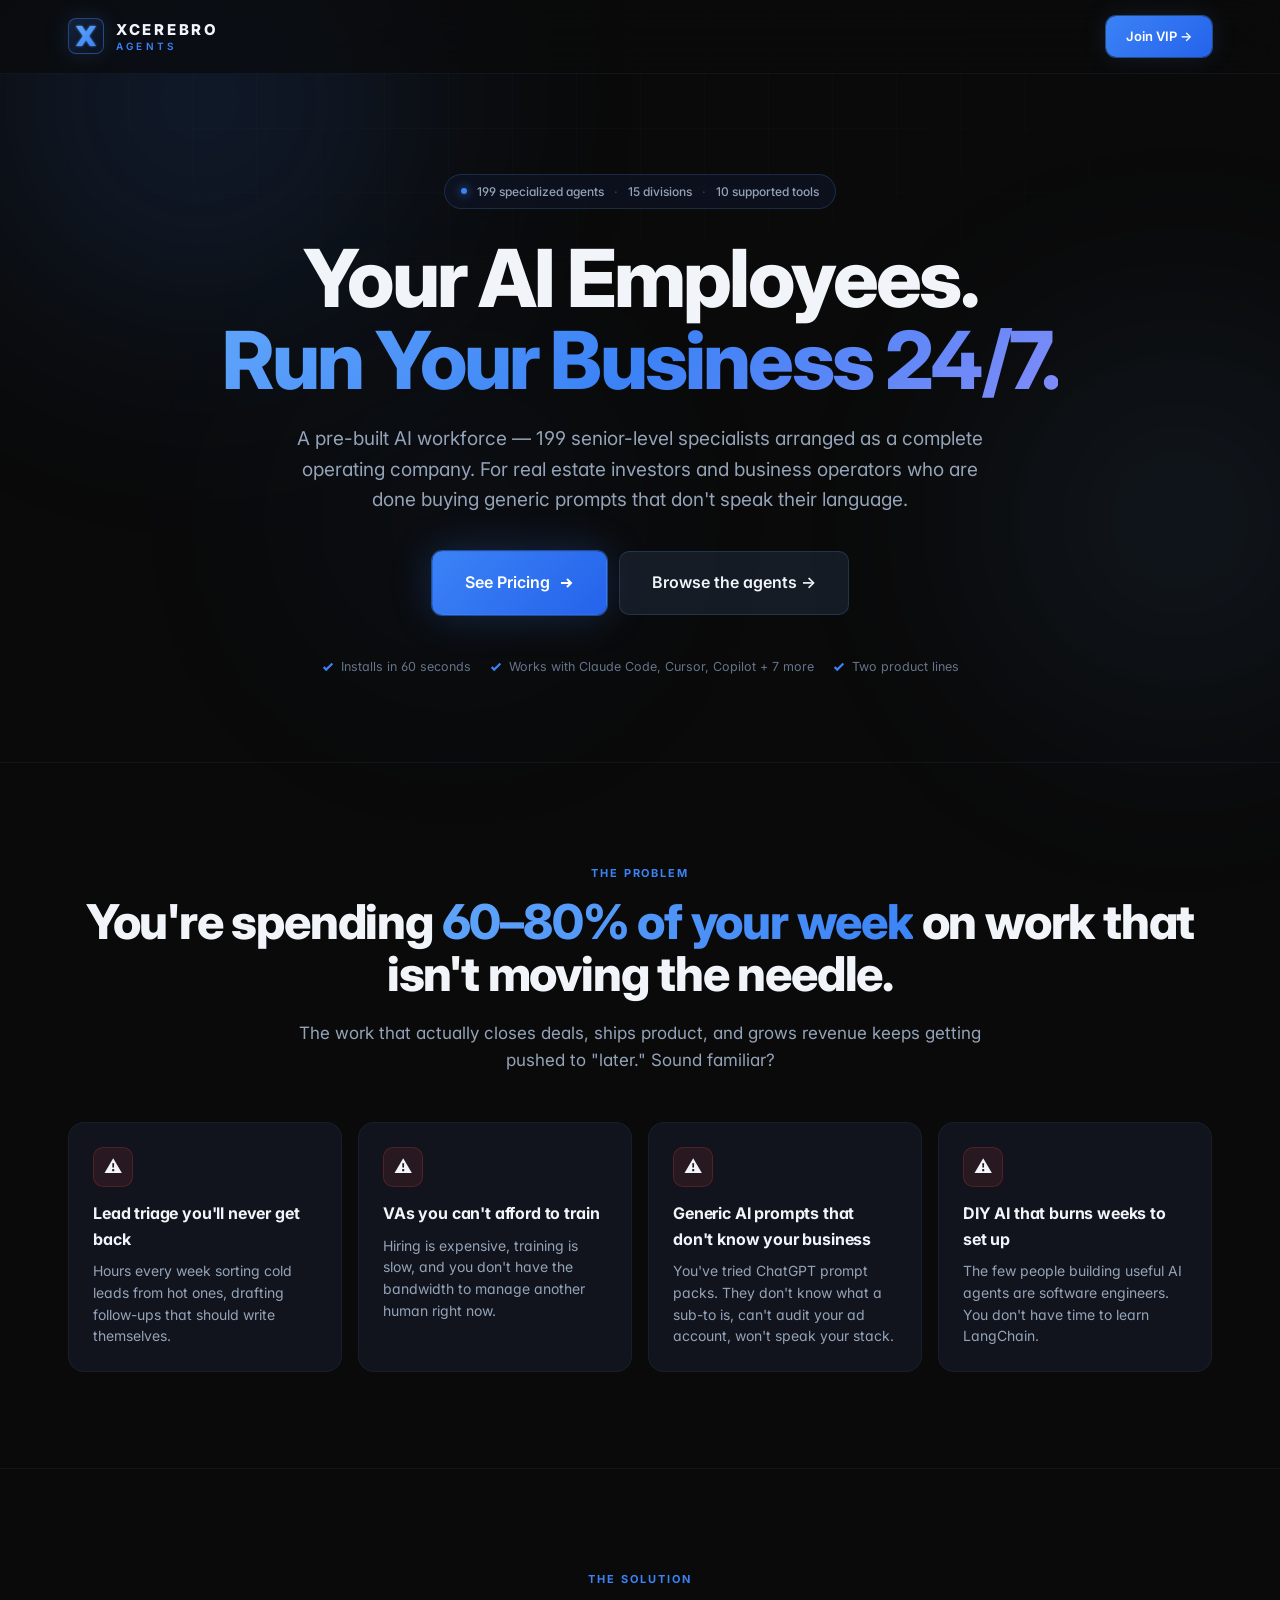
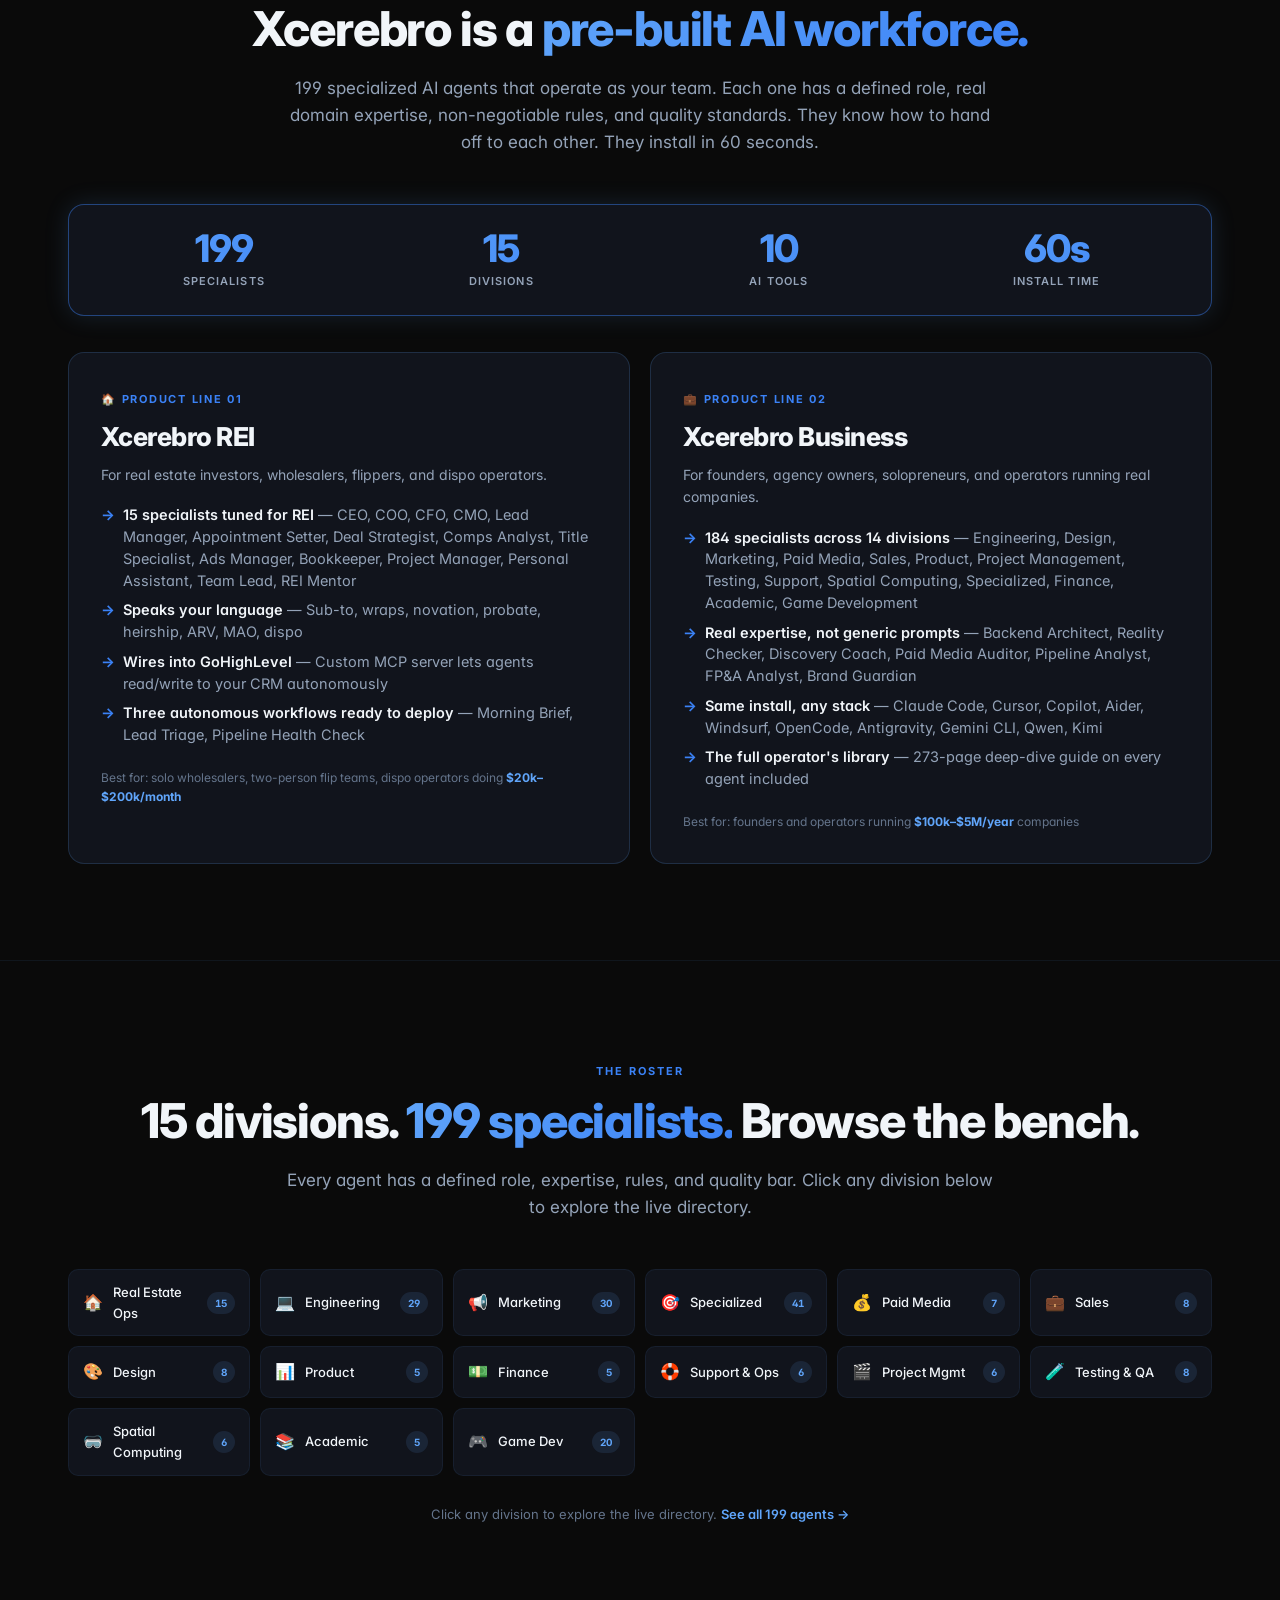
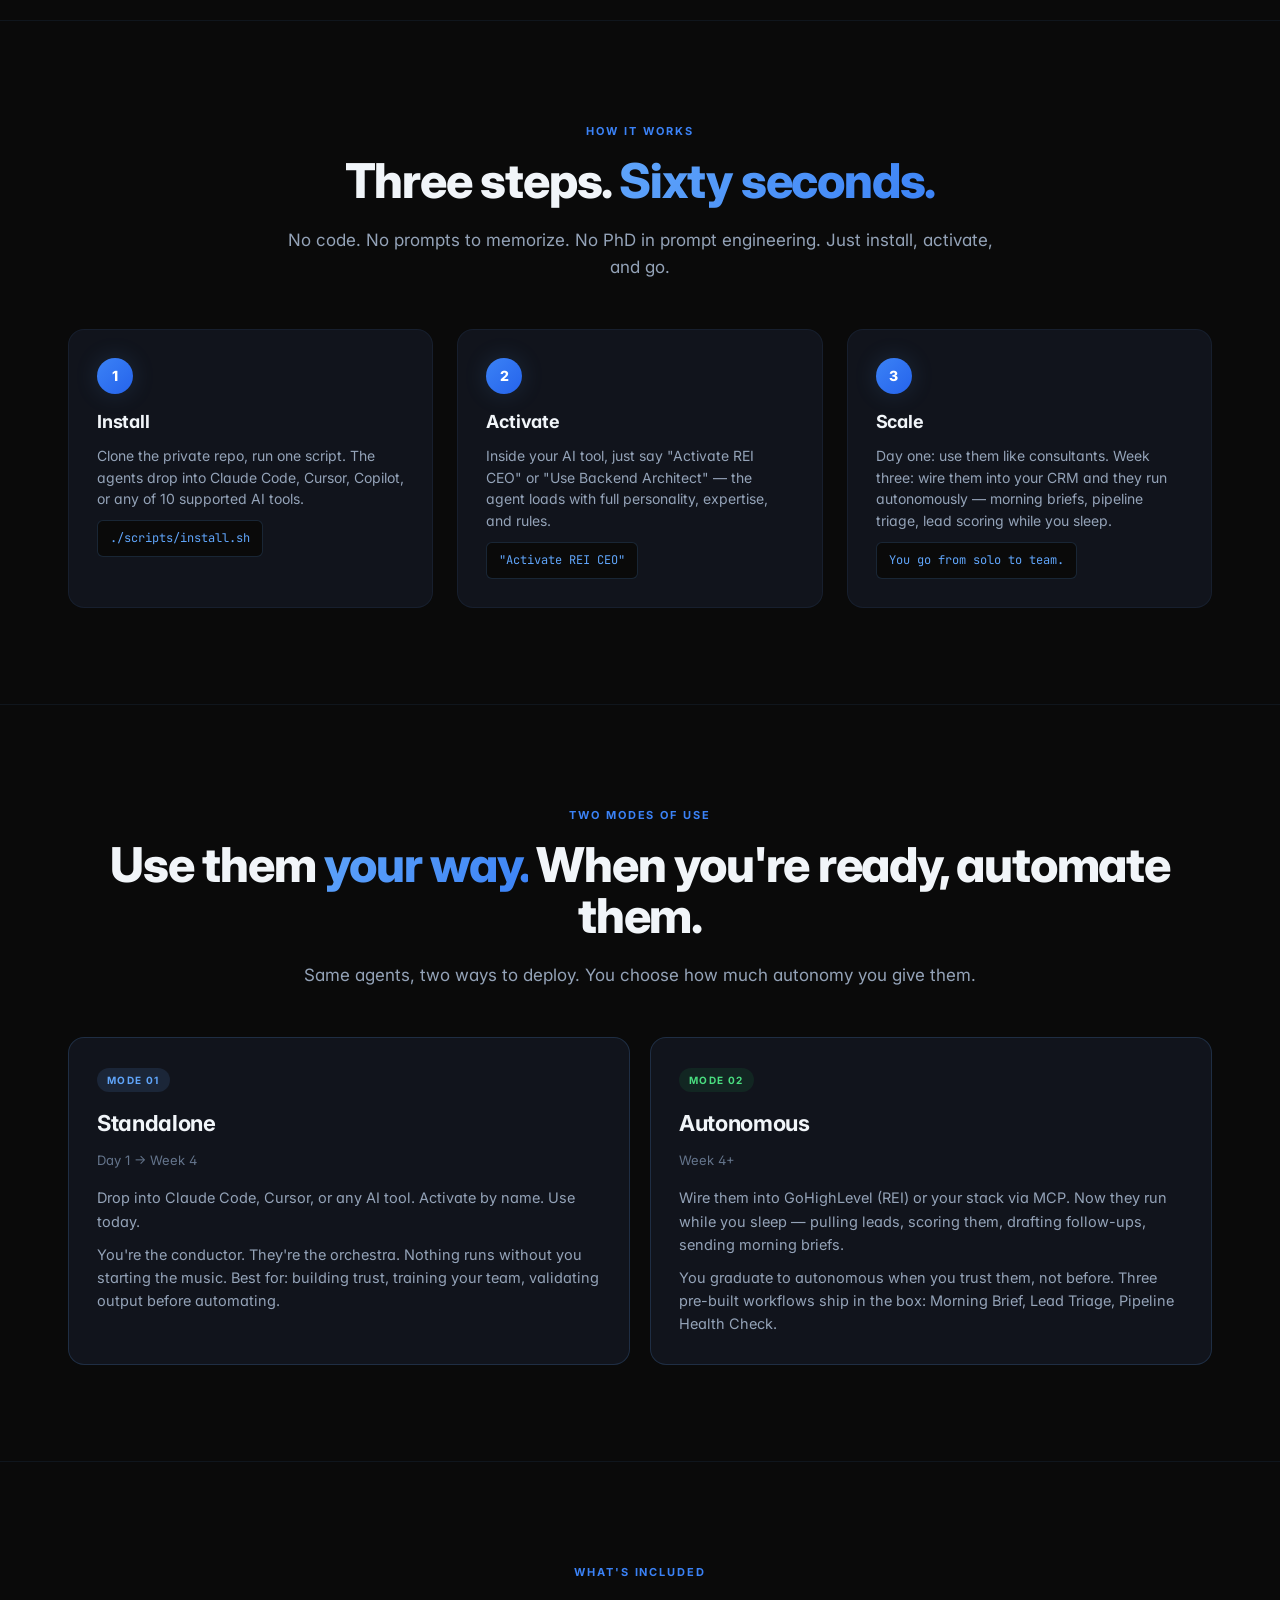
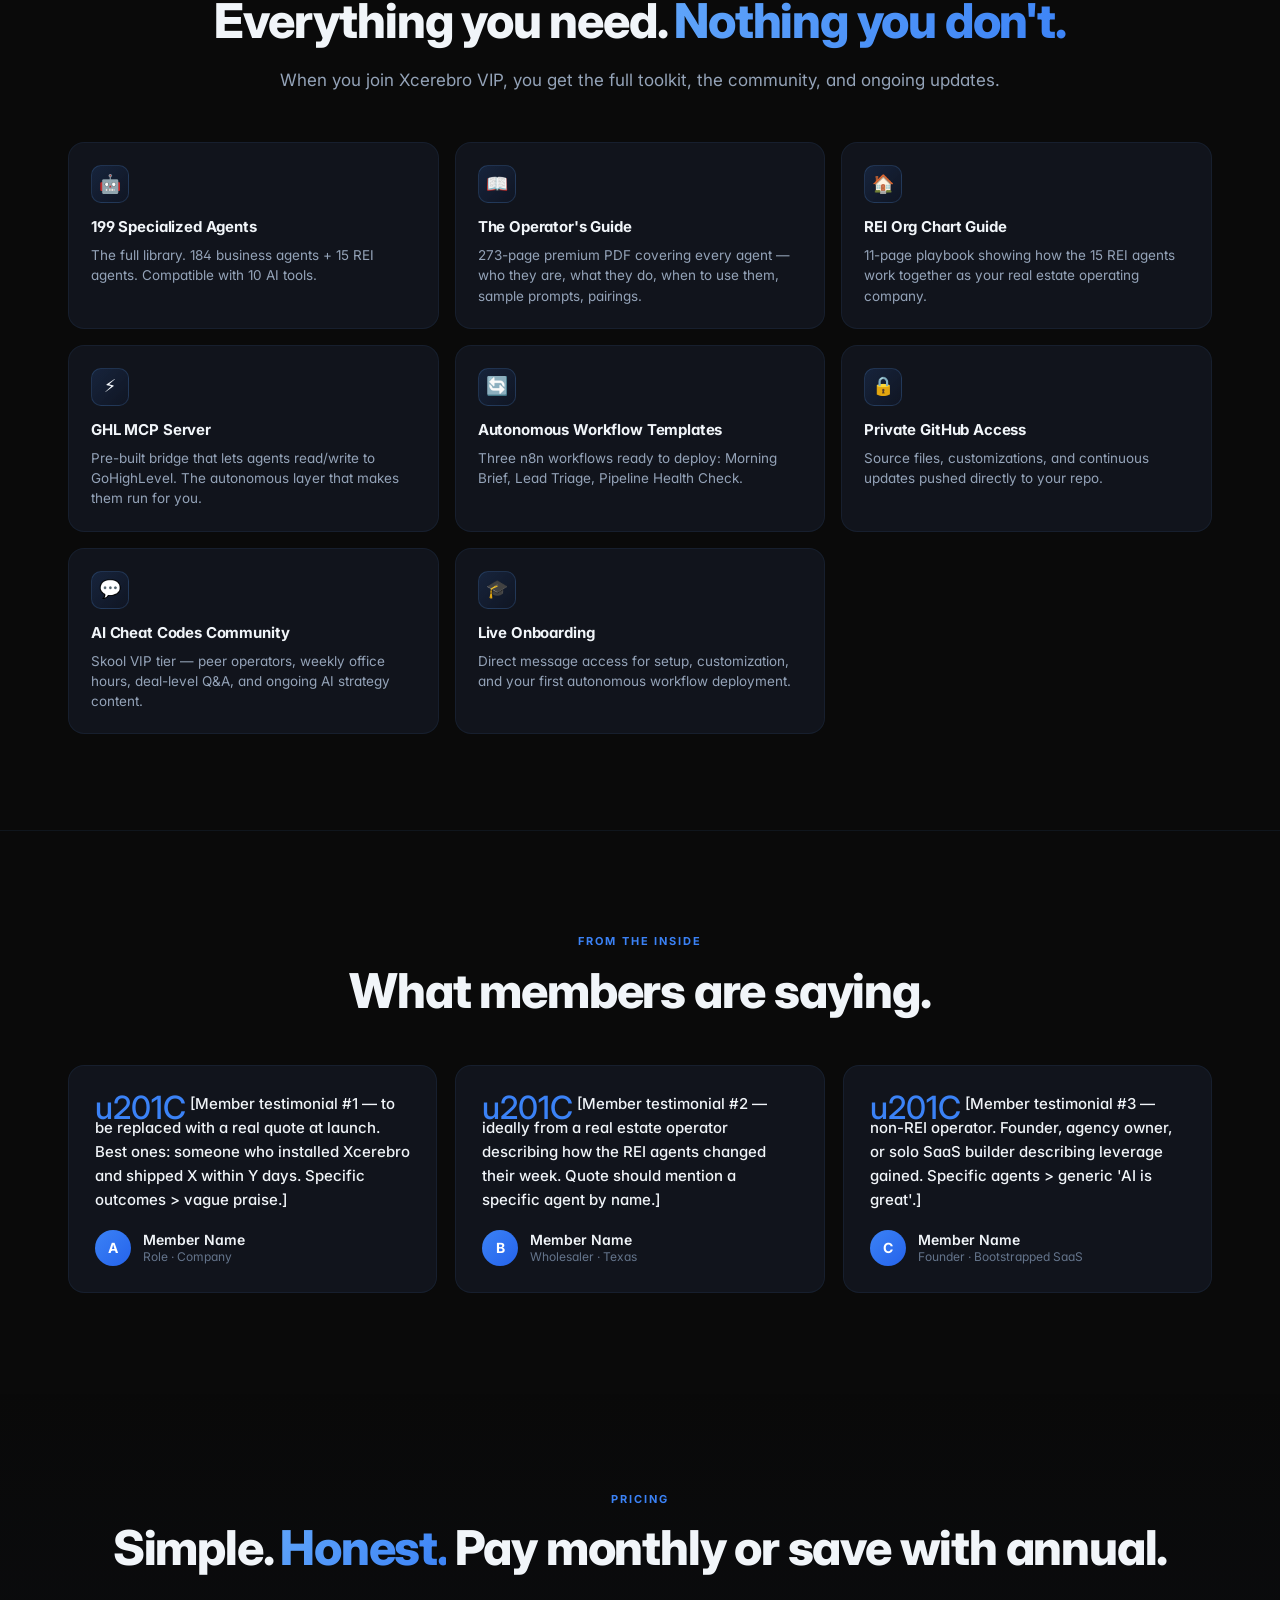
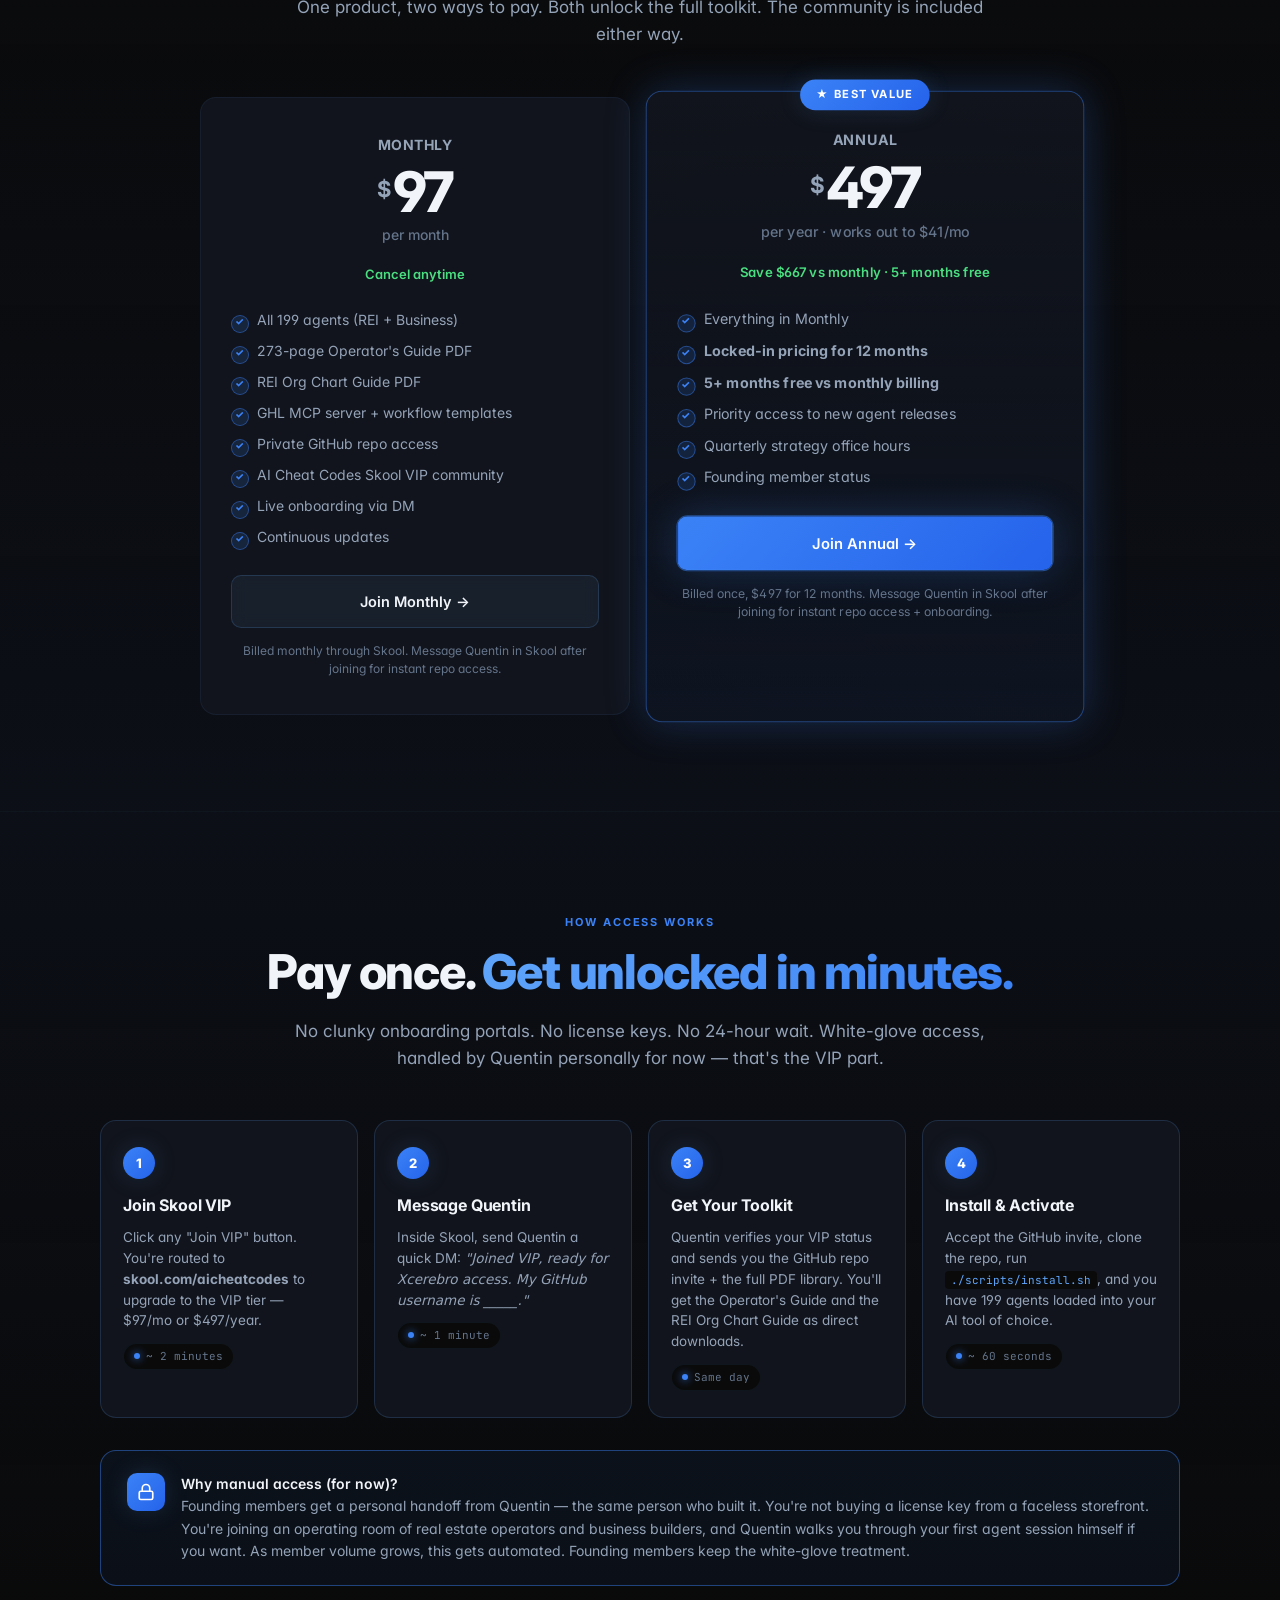
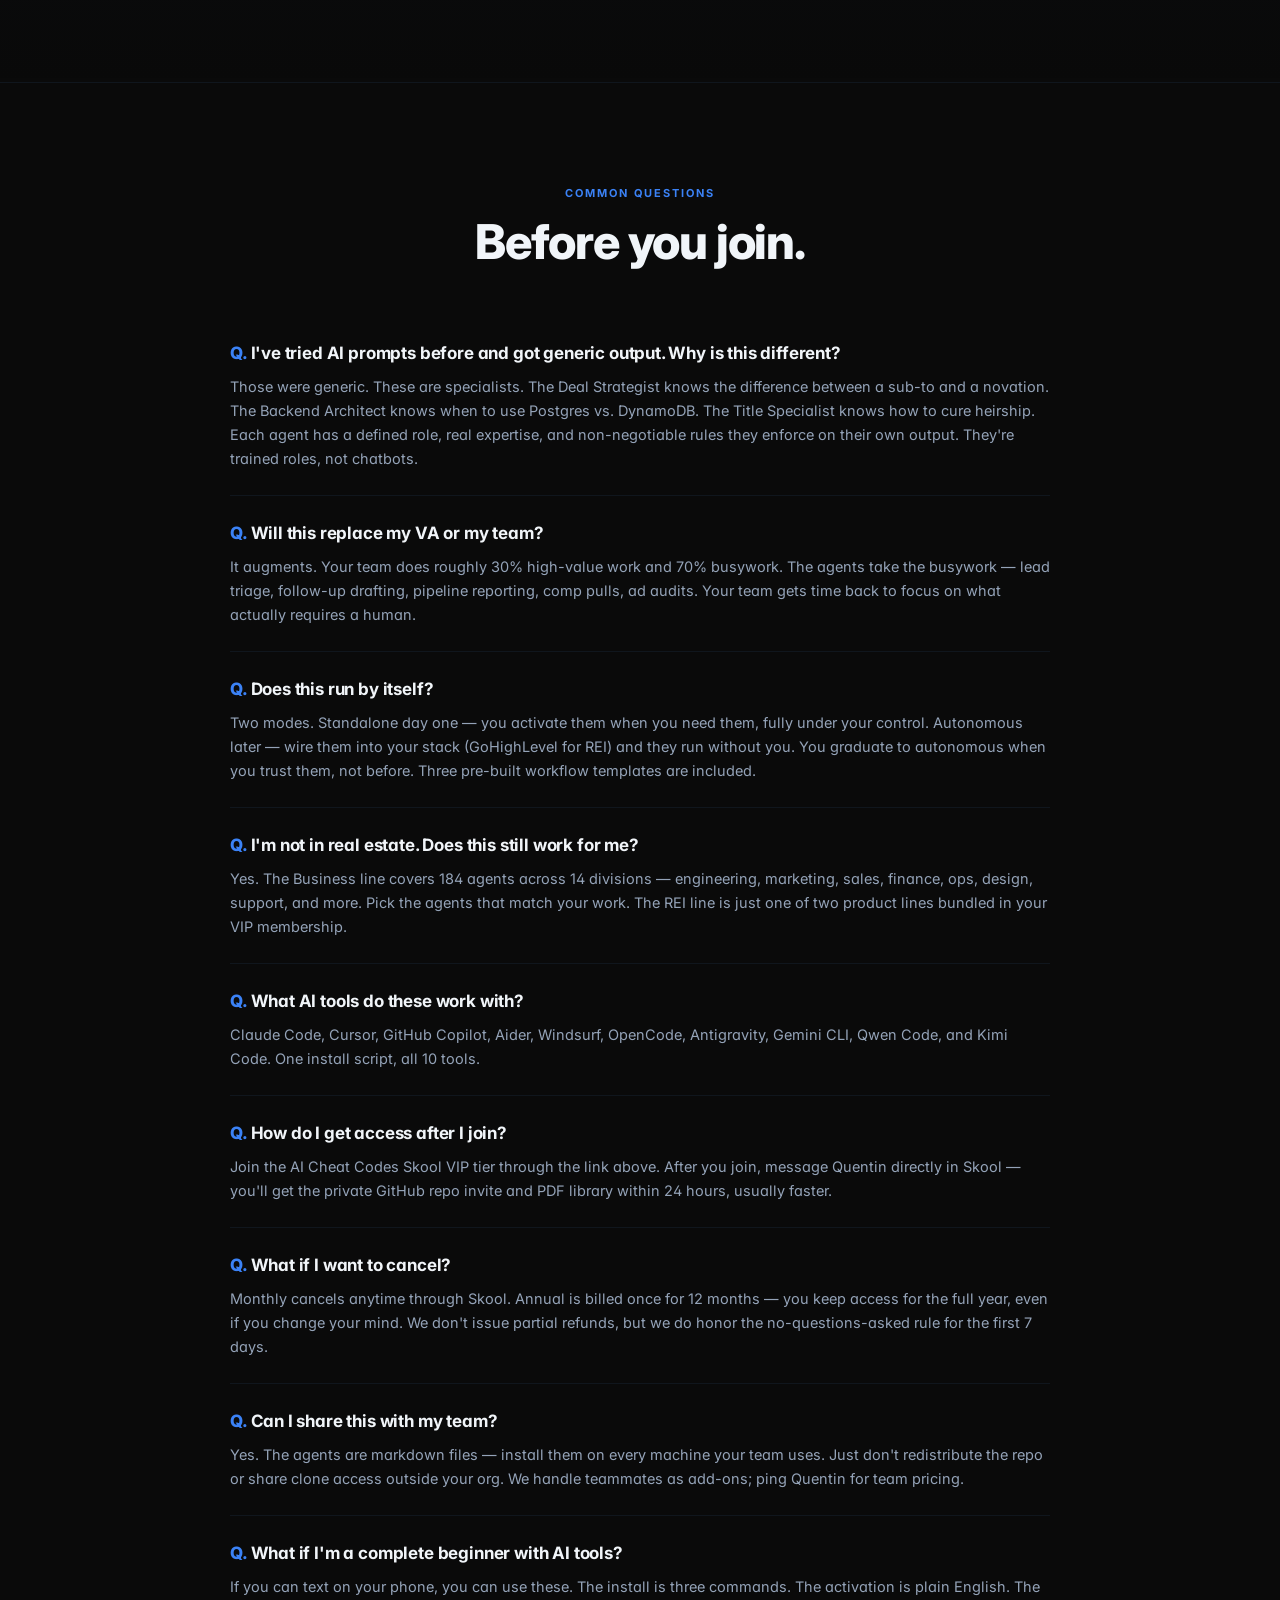
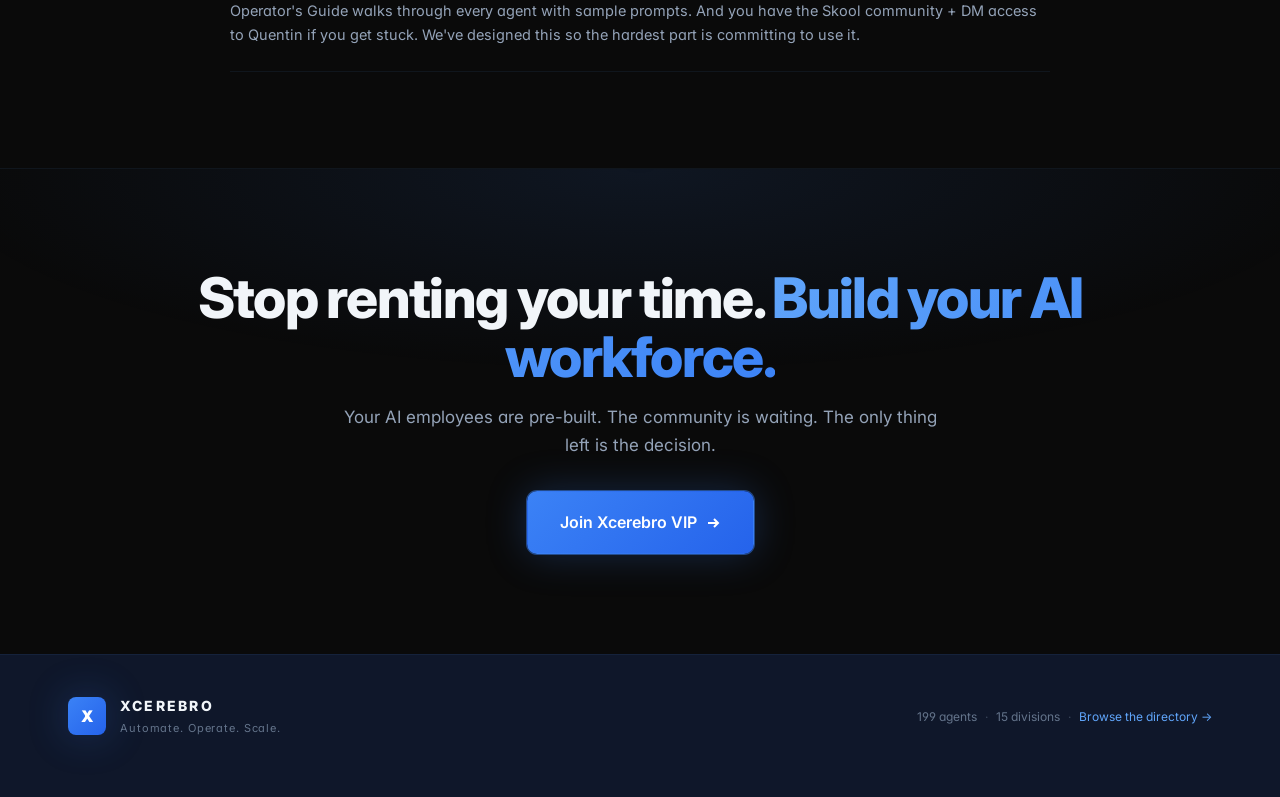
==== commit b6cf8c9c: "Add How Access Works section to sales page" ====
--- a/docs/index.html
+++ b/docs/index.html
@@ -546,6 +546,81 @@
   .testimonial-meta { line-height: 1.3; }
   .testimonial-name { font-size: 14px; font-weight: 600; color: var(--text-primary); }
   .testimonial-role { font-size: 12px; color: var(--text-muted); }
+
+  /* HOW ACCESS WORKS */
+  .access-section {
+    background: linear-gradient(180deg, rgba(15, 23, 42, 0.4), transparent);
+  }
+  .access-grid {
+    display: grid; grid-template-columns: repeat(auto-fit, minmax(220px, 1fr));
+    gap: 16px;
+    max-width: 1080px; margin: 0 auto;
+  }
+  .access-step {
+    position: relative;
+    padding: 26px 22px;
+    background: var(--bg-card);
+    border: 1px solid var(--border-strong);
+    border-radius: var(--radius-lg);
+    transition: all var(--t-base);
+  }
+  .access-step:hover {
+    border-color: var(--border-electric);
+    box-shadow: var(--glow-soft);
+    transform: translateY(-2px);
+  }
+  .access-step-num {
+    display: inline-grid; place-items: center;
+    width: 32px; height: 32px;
+    font-size: 13px; font-weight: 800;
+    background: linear-gradient(135deg, var(--electric), #2563EB);
+    color: white;
+    border-radius: 50%;
+    box-shadow: var(--glow-soft);
+    margin-bottom: 14px;
+  }
+  .access-step h3 {
+    font-size: 16px; font-weight: 700; letter-spacing: -0.01em;
+    margin-bottom: 8px;
+  }
+  .access-step p {
+    font-size: 13.5px; color: var(--text-secondary); line-height: 1.55;
+    margin-bottom: 10px;
+  }
+  .access-step-time {
+    display: inline-flex; align-items: center; gap: 6px;
+    font-family: 'JetBrains Mono', monospace;
+    font-size: 11px; color: var(--text-muted);
+    background: var(--bg);
+    padding: 4px 10px;
+    border-radius: 999px;
+    border: 1px solid var(--border);
+  }
+  .access-step-time::before {
+    content: ""; width: 6px; height: 6px; border-radius: 50%;
+    background: var(--electric);
+    box-shadow: 0 0 8px var(--electric);
+  }
+  .access-callout {
+    max-width: 1080px;
+    margin: 32px auto 0;
+    padding: 22px 26px;
+    background: rgba(59, 130, 246, 0.06);
+    border: 1px solid var(--border-electric);
+    border-radius: var(--radius-lg);
+    display: flex; align-items: flex-start; gap: 16px;
+  }
+  .access-callout-icon {
+    width: 38px; height: 38px;
+    display: grid; place-items: center;
+    background: linear-gradient(135deg, var(--electric), #2563EB);
+    border-radius: 10px;
+    color: white;
+    flex-shrink: 0;
+    box-shadow: var(--glow-soft);
+  }
+  .access-callout-text { font-size: 14px; color: var(--text-secondary); line-height: 1.6; }
+  .access-callout-text strong { color: var(--text-primary); font-weight: 600; }
 
   /* FAQ */
   .faq-list { max-width: 820px; margin: 0 auto; }
@@ -670,7 +745,7 @@
         See Pricing
         <svg viewBox="0 0 16 16" width="16" height="16" fill="none" stroke="currentColor" stroke-width="2"><path d="M3 8h10m-4-4l4 4-4 4"/></svg>
       </a>
-      <a href="/agents" class="btn btn-ghost btn-large" target="_blank" rel="noopener">Browse the agents →</a>
+      <a href="https://xcerebroai.github.io/Xcerebro-Agents/" class="btn btn-ghost btn-large" target="_blank" rel="noopener">Browse the agents →</a>
     </div>
     <div class="hero-trust">
       <span class="hero-trust-item">
@@ -790,24 +865,24 @@
       <p class="section-sub">Every agent has a defined role, expertise, rules, and quality bar. Click any division below to explore the live directory.</p>
     </div>
     <div class="divisions-grid">
-      <a href="/agents" class="division-pill" target="_blank" rel="noopener"><span class="division-pill-icon">🏠</span><span class="division-pill-name">Real Estate Ops</span><span class="division-pill-count">15</span></a>
-      <a href="/agents" class="division-pill" target="_blank" rel="noopener"><span class="division-pill-icon">💻</span><span class="division-pill-name">Engineering</span><span class="division-pill-count">29</span></a>
-      <a href="/agents" class="division-pill" target="_blank" rel="noopener"><span class="division-pill-icon">📢</span><span class="division-pill-name">Marketing</span><span class="division-pill-count">30</span></a>
-      <a href="/agents" class="division-pill" target="_blank" rel="noopener"><span class="division-pill-icon">🎯</span><span class="division-pill-name">Specialized</span><span class="division-pill-count">41</span></a>
-      <a href="/agents" class="division-pill" target="_blank" rel="noopener"><span class="division-pill-icon">💰</span><span class="division-pill-name">Paid Media</span><span class="division-pill-count">7</span></a>
-      <a href="/agents" class="division-pill" target="_blank" rel="noopener"><span class="division-pill-icon">💼</span><span class="division-pill-name">Sales</span><span class="division-pill-count">8</span></a>
-      <a href="/agents" class="division-pill" target="_blank" rel="noopener"><span class="division-pill-icon">🎨</span><span class="division-pill-name">Design</span><span class="division-pill-count">8</span></a>
-      <a href="/agents" class="division-pill" target="_blank" rel="noopener"><span class="division-pill-icon">📊</span><span class="division-pill-name">Product</span><span class="division-pill-count">5</span></a>
-      <a href="/agents" class="division-pill" target="_blank" rel="noopener"><span class="division-pill-icon">💵</span><span class="division-pill-name">Finance</span><span class="division-pill-count">5</span></a>
-      <a href="/agents" class="division-pill" target="_blank" rel="noopener"><span class="division-pill-icon">🛟</span><span class="division-pill-name">Support &amp; Ops</span><span class="division-pill-count">6</span></a>
-      <a href="/agents" class="division-pill" target="_blank" rel="noopener"><span class="division-pill-icon">🎬</span><span class="division-pill-name">Project Mgmt</span><span class="division-pill-count">6</span></a>
-      <a href="/agents" class="division-pill" target="_blank" rel="noopener"><span class="division-pill-icon">🧪</span><span class="division-pill-name">Testing &amp; QA</span><span class="division-pill-count">8</span></a>
-      <a href="/agents" class="division-pill" target="_blank" rel="noopener"><span class="division-pill-icon">🥽</span><span class="division-pill-name">Spatial Computing</span><span class="division-pill-count">6</span></a>
-      <a href="/agents" class="division-pill" target="_blank" rel="noopener"><span class="division-pill-icon">📚</span><span class="division-pill-name">Academic</span><span class="division-pill-count">5</span></a>
-      <a href="/agents" class="division-pill" target="_blank" rel="noopener"><span class="division-pill-icon">🎮</span><span class="division-pill-name">Game Dev</span><span class="division-pill-count">20</span></a>
+      <a href="https://xcerebroai.github.io/Xcerebro-Agents/" class="division-pill" target="_blank" rel="noopener"><span class="division-pill-icon">🏠</span><span class="division-pill-name">Real Estate Ops</span><span class="division-pill-count">15</span></a>
+      <a href="https://xcerebroai.github.io/Xcerebro-Agents/" class="division-pill" target="_blank" rel="noopener"><span class="division-pill-icon">💻</span><span class="division-pill-name">Engineering</span><span class="division-pill-count">29</span></a>
+      <a href="https://xcerebroai.github.io/Xcerebro-Agents/" class="division-pill" target="_blank" rel="noopener"><span class="division-pill-icon">📢</span><span class="division-pill-name">Marketing</span><span class="division-pill-count">30</span></a>
+      <a href="https://xcerebroai.github.io/Xcerebro-Agents/" class="division-pill" target="_blank" rel="noopener"><span class="division-pill-icon">🎯</span><span class="division-pill-name">Specialized</span><span class="division-pill-count">41</span></a>
+      <a href="https://xcerebroai.github.io/Xcerebro-Agents/" class="division-pill" target="_blank" rel="noopener"><span class="division-pill-icon">💰</span><span class="division-pill-name">Paid Media</span><span class="division-pill-count">7</span></a>
+      <a href="https://xcerebroai.github.io/Xcerebro-Agents/" class="division-pill" target="_blank" rel="noopener"><span class="division-pill-icon">💼</span><span class="division-pill-name">Sales</span><span class="division-pill-count">8</span></a>
+      <a href="https://xcerebroai.github.io/Xcerebro-Agents/" class="division-pill" target="_blank" rel="noopener"><span class="division-pill-icon">🎨</span><span class="division-pill-name">Design</span><span class="division-pill-count">8</span></a>
+      <a href="https://xcerebroai.github.io/Xcerebro-Agents/" class="division-pill" target="_blank" rel="noopener"><span class="division-pill-icon">📊</span><span class="division-pill-name">Product</span><span class="division-pill-count">5</span></a>
+      <a href="https://xcerebroai.github.io/Xcerebro-Agents/" class="division-pill" target="_blank" rel="noopener"><span class="division-pill-icon">💵</span><span class="division-pill-name">Finance</span><span class="division-pill-count">5</span></a>
+      <a href="https://xcerebroai.github.io/Xcerebro-Agents/" class="division-pill" target="_blank" rel="noopener"><span class="division-pill-icon">🛟</span><span class="division-pill-name">Support &amp; Ops</span><span class="division-pill-count">6</span></a>
+      <a href="https://xcerebroai.github.io/Xcerebro-Agents/" class="division-pill" target="_blank" rel="noopener"><span class="division-pill-icon">🎬</span><span class="division-pill-name">Project Mgmt</span><span class="division-pill-count">6</span></a>
+      <a href="https://xcerebroai.github.io/Xcerebro-Agents/" class="division-pill" target="_blank" rel="noopener"><span class="division-pill-icon">🧪</span><span class="division-pill-name">Testing &amp; QA</span><span class="division-pill-count">8</span></a>
+      <a href="https://xcerebroai.github.io/Xcerebro-Agents/" class="division-pill" target="_blank" rel="noopener"><span class="division-pill-icon">🥽</span><span class="division-pill-name">Spatial Computing</span><span class="division-pill-count">6</span></a>
+      <a href="https://xcerebroai.github.io/Xcerebro-Agents/" class="division-pill" target="_blank" rel="noopener"><span class="division-pill-icon">📚</span><span class="division-pill-name">Academic</span><span class="division-pill-count">5</span></a>
+      <a href="https://xcerebroai.github.io/Xcerebro-Agents/" class="division-pill" target="_blank" rel="noopener"><span class="division-pill-icon">🎮</span><span class="division-pill-name">Game Dev</span><span class="division-pill-count">20</span></a>
     </div>
     <p style="text-align:center; margin-top: 28px; color: var(--text-muted); font-size: 13px;">
-      Click any division to explore the live directory. <a href="/agents" style="color: var(--text-accent); font-weight: 600;" target="_blank" rel="noopener">See all 199 agents →</a>
+      Click any division to explore the live directory. <a href="https://xcerebroai.github.io/Xcerebro-Agents/" style="color: var(--text-accent); font-weight: 600;" target="_blank" rel="noopener">See all 199 agents →</a>
     </p>
   </div>
 </section>
@@ -1014,6 +1089,57 @@
   </div>
 </section>
 
+<!-- HOW ACCESS WORKS -->
+<section class="section-pad section-divider access-section">
+  <div class="container">
+    <div class="section-head center">
+      <div class="eyebrow">How Access Works</div>
+      <h2 class="section-title">Pay once. <span class="section-title-accent">Get unlocked in minutes.</span></h2>
+      <p class="section-sub">No clunky onboarding portals. No license keys. No 24-hour wait. White-glove access, handled by Quentin personally for now — that's the VIP part.</p>
+    </div>
+
+    <div class="access-grid">
+      <div class="access-step">
+        <div class="access-step-num">1</div>
+        <h3>Join Skool VIP</h3>
+        <p>Click any "Join VIP" button. You're routed to <strong>skool.com/aicheatcodes</strong> to upgrade to the VIP tier — $97/mo or $497/year.</p>
+        <span class="access-step-time">~ 2 minutes</span>
+      </div>
+
+      <div class="access-step">
+        <div class="access-step-num">2</div>
+        <h3>Message Quentin</h3>
+        <p>Inside Skool, send Quentin a quick DM: <em>"Joined VIP, ready for Xcerebro access. My GitHub username is _____."</em></p>
+        <span class="access-step-time">~ 1 minute</span>
+      </div>
+
+      <div class="access-step">
+        <div class="access-step-num">3</div>
+        <h3>Get Your Toolkit</h3>
+        <p>Quentin verifies your VIP status and sends you the GitHub repo invite + the full PDF library. You'll get the Operator's Guide and the REI Org Chart Guide as direct downloads.</p>
+        <span class="access-step-time">Same day</span>
+      </div>
+
+      <div class="access-step">
+        <div class="access-step-num">4</div>
+        <h3>Install &amp; Activate</h3>
+        <p>Accept the GitHub invite, clone the repo, run <code style="font-family:'JetBrains Mono',monospace;font-size:11px;background:var(--bg);padding:2px 6px;border-radius:4px;color:var(--light-blue)">./scripts/install.sh</code>, and you have 199 agents loaded into your AI tool of choice.</p>
+        <span class="access-step-time">~ 60 seconds</span>
+      </div>
+    </div>
+
+    <div class="access-callout">
+      <div class="access-callout-icon">
+        <svg viewBox="0 0 24 24" width="18" height="18" fill="none" stroke="currentColor" stroke-width="2.2"><rect x="3" y="11" width="18" height="11" rx="2"/><path d="M7 11V7a5 5 0 0 1 10 0v4"/></svg>
+      </div>
+      <div class="access-callout-text">
+        <strong>Why manual access (for now)?</strong><br>
+        Founding members get a personal handoff from Quentin — the same person who built it. You're not buying a license key from a faceless storefront. You're joining an operating room of real estate operators and business builders, and Quentin walks you through your first agent session himself if you want. As member volume grows, this gets automated. Founding members keep the white-glove treatment.
+      </div>
+    </div>
+  </div>
+</section>
+
 <!-- FAQ -->
 <section class="section-pad section-divider">
   <div class="container">
@@ -1089,7 +1215,7 @@
       <span class="footer-dot">·</span>
       <span>15 divisions</span>
       <span class="footer-dot">·</span>
-      <a href="/agents" target="_blank" rel="noopener" style="color: var(--text-accent);">Browse the directory →</a>
+      <a href="https://xcerebroai.github.io/Xcerebro-Agents/" target="_blank" rel="noopener" style="color: var(--text-accent);">Browse the directory →</a>
     </div>
   </div>
 </footer>
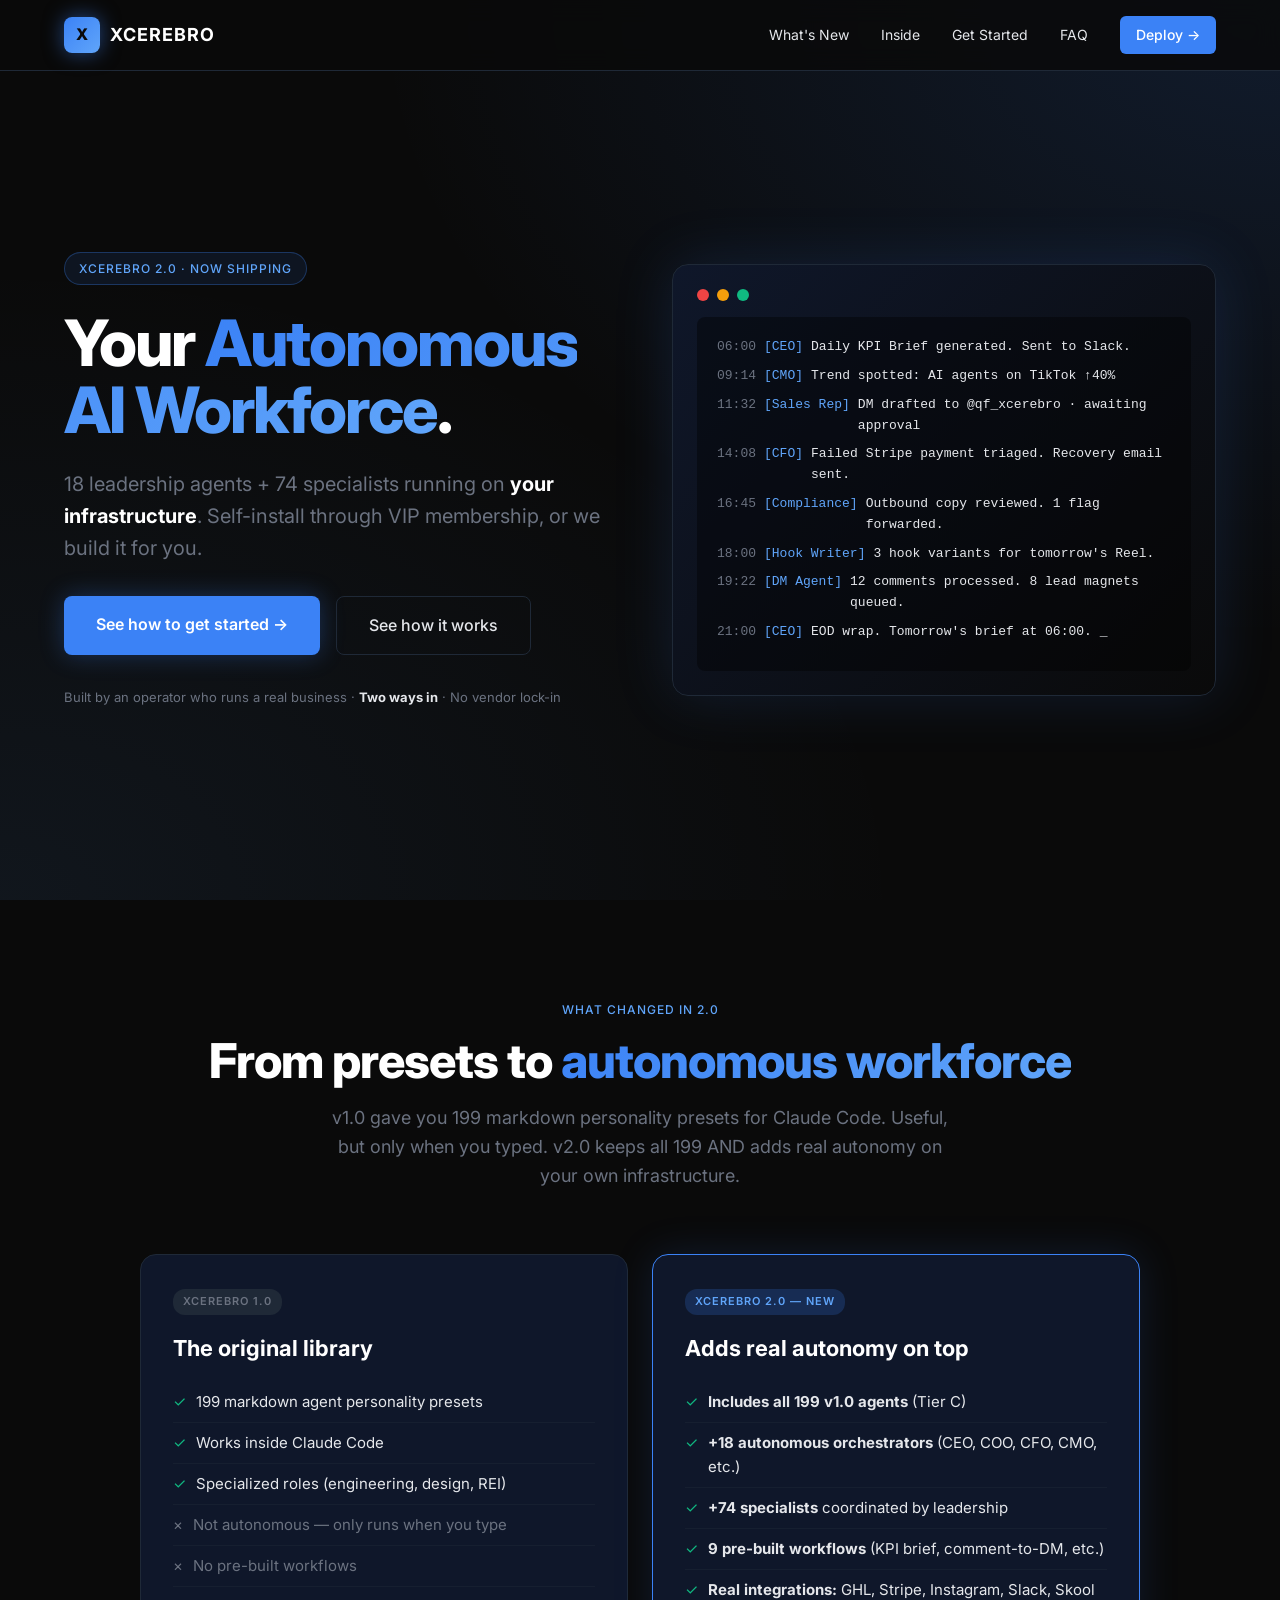
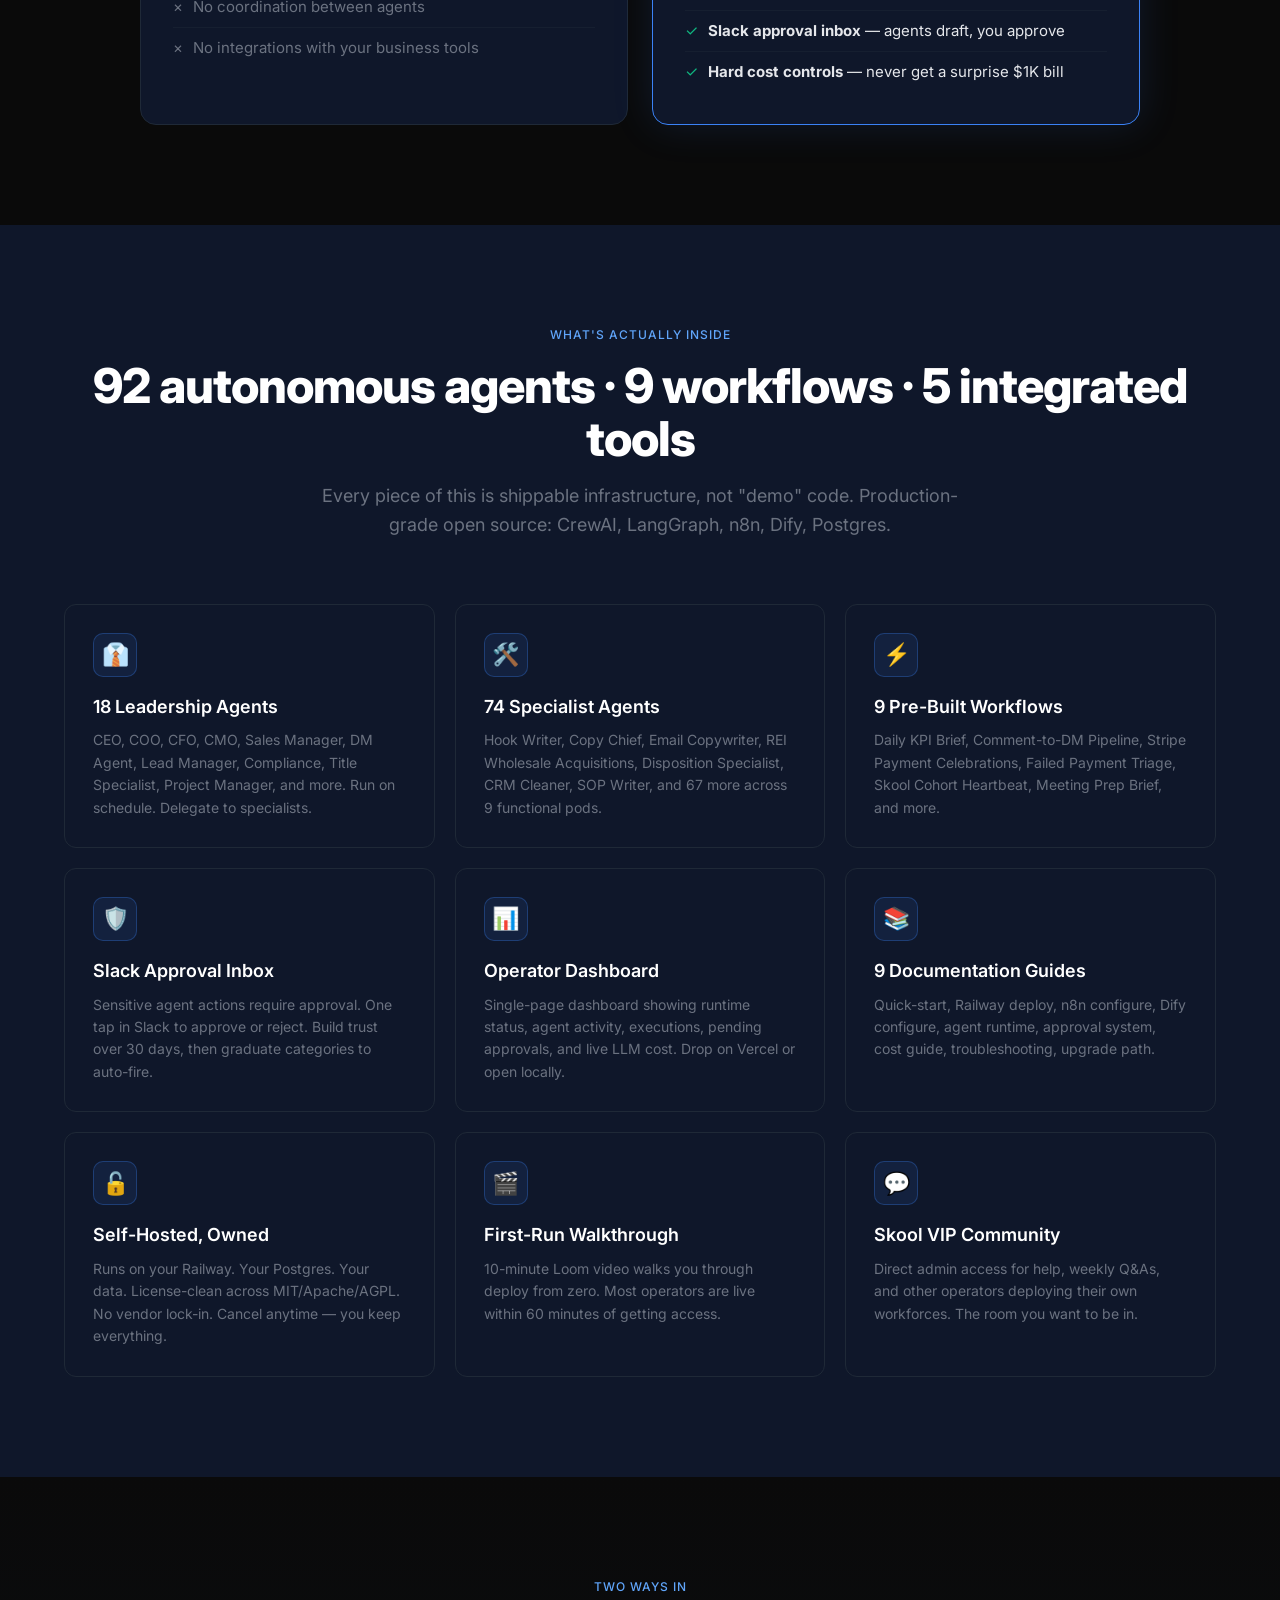
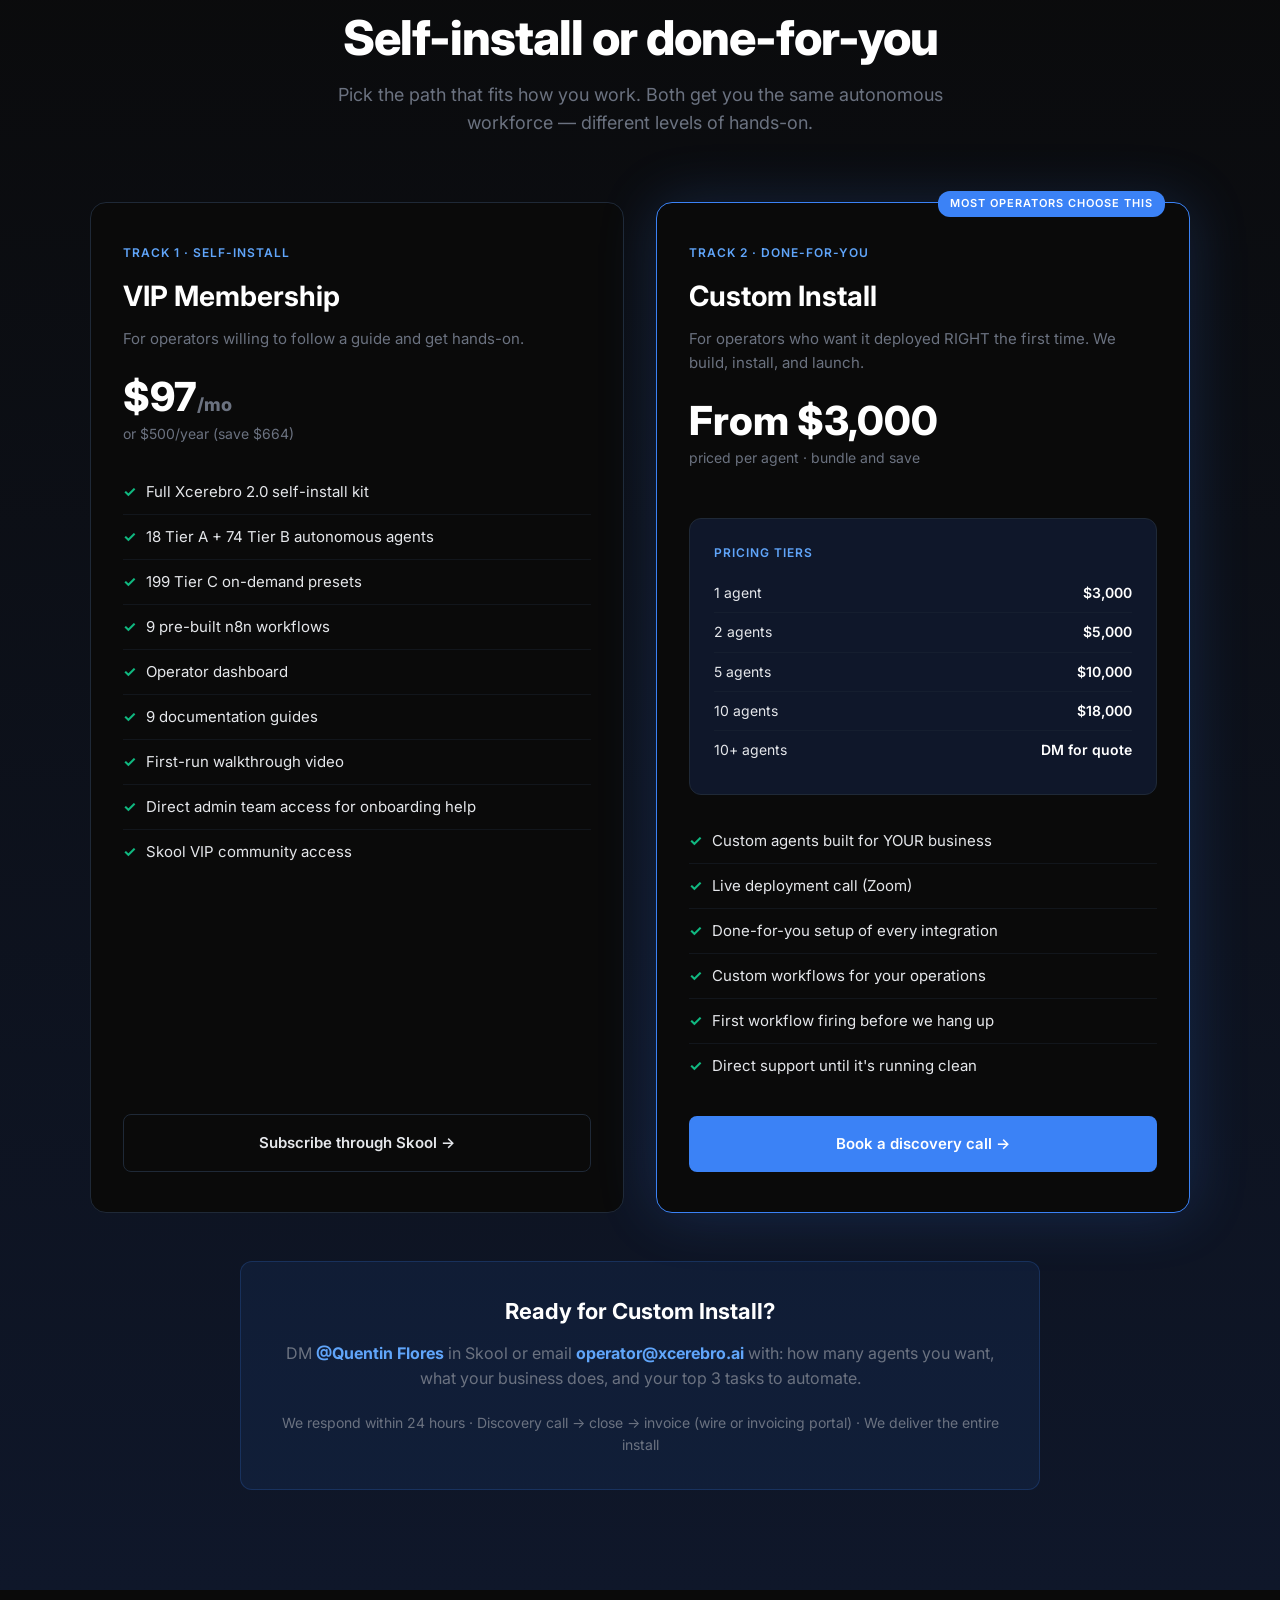
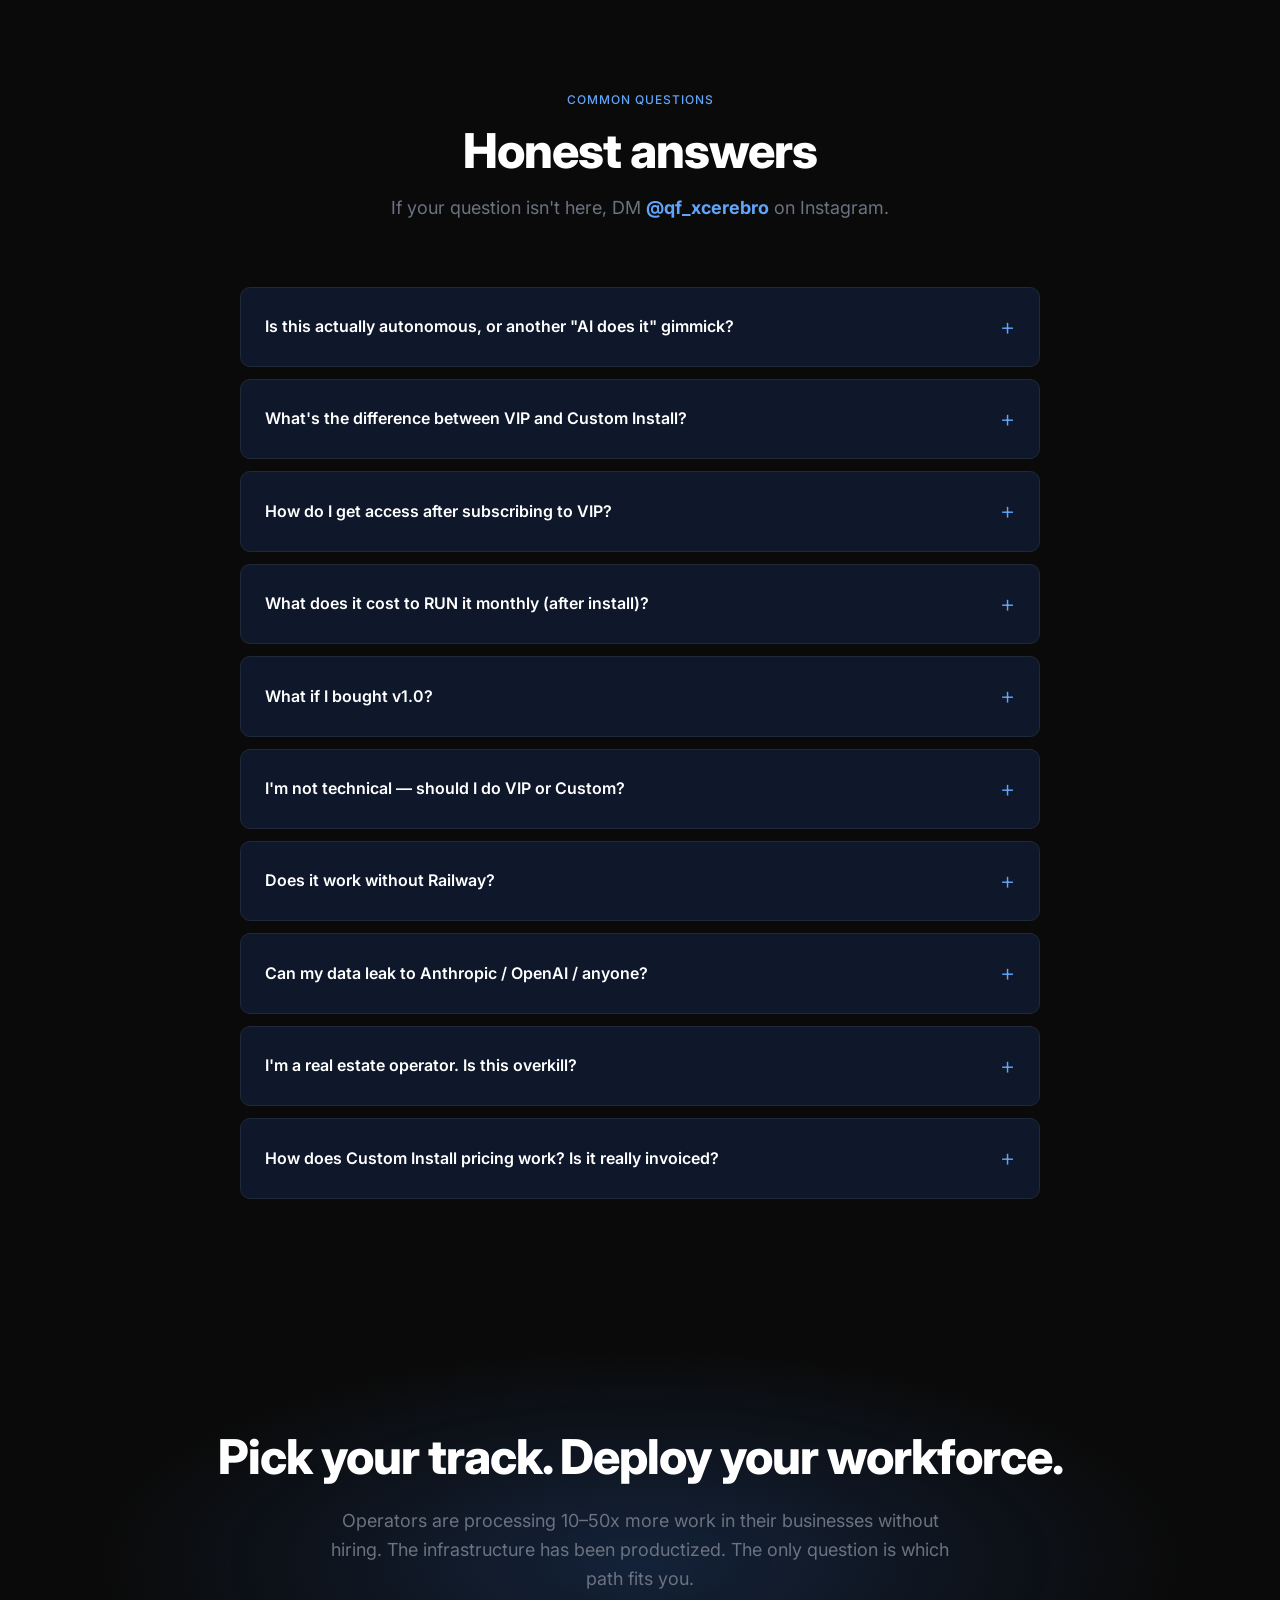
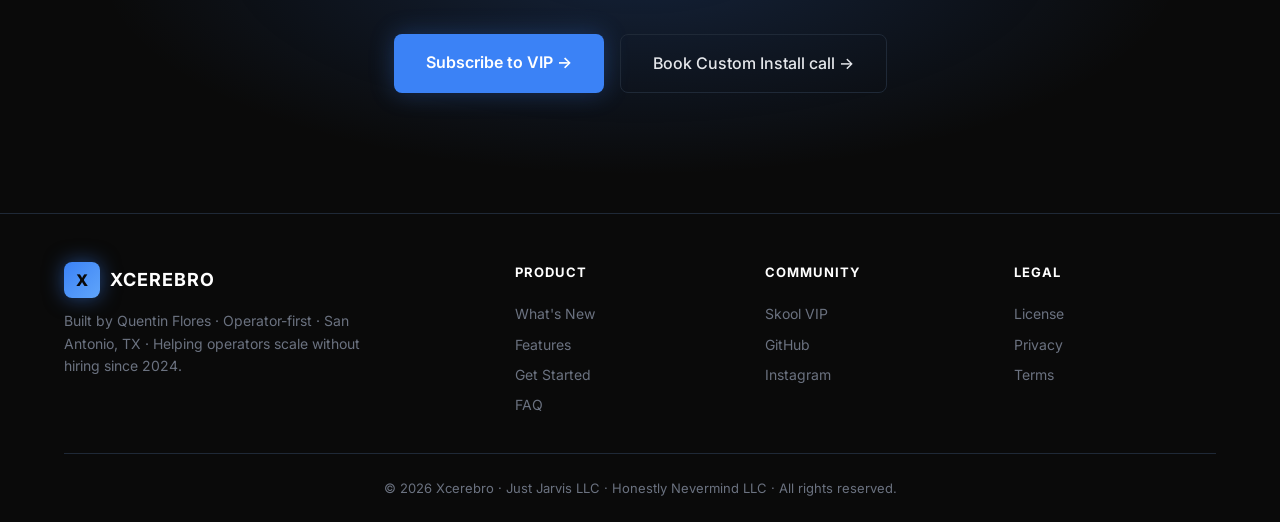
==== commit baadc6da: "Update landing page to v2.0 — autonomous workforce + two-track model" ====
--- a/docs/index.html
+++ b/docs/index.html
@@ -1,1221 +1,770 @@
 <!DOCTYPE html>
 <html lang="en">
 <head>
-<meta charset="UTF-8">
-<meta name="viewport" content="width=device-width, initial-scale=1.0, maximum-scale=5.0">
-<title>Xcerebro — Your AI Employees. Run Your Business 24/7.</title>
-<meta name="description" content="199 specialized AI agents, pre-built for real estate operators and business owners. Activate by name. Stay in character. Ship faster.">
-<meta property="og:title" content="Xcerebro — Your AI Employees">
-<meta property="og:description" content="199 specialized AI agents that operate as your team. For real estate investors and business operators who want senior specialists without the senior-level payroll.">
-<meta property="og:type" content="website">
-
-<link rel="preconnect" href="https://fonts.googleapis.com">
-<link rel="preconnect" href="https://fonts.gstatic.com" crossorigin>
-<link rel="stylesheet" href="https://fonts.googleapis.com/css2?family=Inter:wght@400;500;600;700;800;900&family=JetBrains+Mono:wght@400;500;600&display=swap">
-
+<meta charset="UTF-8" />
+<meta name="viewport" content="width=device-width, initial-scale=1.0" />
+<title>Xcerebro — Your Autonomous AI Workforce</title>
+<meta name="description" content="18 leadership agents + 74 specialists running on your infrastructure. Self-install through VIP membership or done-for-you custom builds." />
+<meta property="og:title" content="Xcerebro — Your Autonomous AI Workforce" />
+<meta property="og:description" content="18 leadership agents + 74 specialists. Self-install or done-for-you." />
+<meta property="og:type" content="website" />
+<meta property="og:url" content="https://xcerebro.ai" />
+<link rel="preconnect" href="https://fonts.googleapis.com" />
+<link rel="preconnect" href="https://fonts.gstatic.com" crossorigin />
+<link href="https://fonts.googleapis.com/css2?family=Inter:wght@400;500;600;700;800&display=swap" rel="stylesheet" />
 <style>
-  /* ===========================================================
-     XCEREBRO SALES PAGE — DESIGN SYSTEM
-     =========================================================== */
+  * { box-sizing: border-box; margin: 0; padding: 0; }
   :root {
     --black: #0A0A0A;
     --midnight: #0F172A;
-    --electric: #3B82F6;
+    --blue: #3B82F6;
     --light-blue: #60A5FA;
     --soft-gray: #E5E7EB;
     --dark-gray: #1F2937;
-
-    --bg: var(--black);
-    --bg-elevated: #0E0F14;
-    --bg-card: #11141C;
-    --bg-card-hover: #161A24;
-    --border: rgba(96, 165, 250, 0.08);
-    --border-strong: rgba(96, 165, 250, 0.18);
-    --border-electric: rgba(59, 130, 246, 0.45);
-
-    --text-primary: #F1F5F9;
-    --text-secondary: #94A3B8;
-    --text-muted: #64748B;
-    --text-accent: var(--light-blue);
-
-    --glow-electric: 0 0 40px rgba(59, 130, 246, 0.25);
-    --glow-soft: 0 0 24px rgba(96, 165, 250, 0.15);
-    --glow-intense: 0 0 60px rgba(59, 130, 246, 0.4);
-
-    --radius-sm: 6px;
-    --radius: 10px;
-    --radius-lg: 16px;
-    --radius-xl: 24px;
-
-    --t-fast: 0.15s ease;
-    --t-base: 0.25s cubic-bezier(0.4, 0, 0.2, 1);
-  }
-
-  * { box-sizing: border-box; margin: 0; padding: 0; }
-  html { scroll-behavior: smooth; scroll-padding-top: 80px; }
-
+    --gray: #6B7280;
+    --green: #10B981;
+  }
+  html { scroll-behavior: smooth; }
   body {
-    font-family: 'Inter', -apple-system, system-ui, sans-serif;
-    font-feature-settings: 'cv02', 'cv03', 'cv04', 'cv11';
-    background: var(--bg);
-    color: var(--text-primary);
+    font-family: 'Inter', -apple-system, BlinkMacSystemFont, sans-serif;
+    background: var(--black);
+    color: var(--soft-gray);
     line-height: 1.6;
-    font-size: 16px;
-    min-height: 100vh;
     overflow-x: hidden;
-    -webkit-font-smoothing: antialiased;
-    -moz-osx-font-smoothing: grayscale;
-    position: relative;
-  }
-
-  a { color: inherit; text-decoration: none; }
-  button { font-family: inherit; cursor: pointer; border: 0; background: transparent; color: inherit; }
-  img { max-width: 100%; display: block; }
-
-  /* ATMOSPHERIC BACKGROUND */
-  .bg-atmosphere {
-    position: fixed; inset: 0; z-index: -1; overflow: hidden; pointer-events: none;
-  }
-  .bg-grid {
-    position: absolute; inset: 0;
-    background-image:
-      linear-gradient(rgba(96, 165, 250, 0.025) 1px, transparent 1px),
-      linear-gradient(90deg, rgba(96, 165, 250, 0.025) 1px, transparent 1px);
-    background-size: 64px 64px;
-    mask-image: radial-gradient(ellipse 80% 60% at 50% 0%, #000 30%, transparent 70%);
-  }
-  .bg-glow {
-    position: absolute; border-radius: 50%; filter: blur(120px); opacity: 0.55;
-    animation: floaty 20s ease-in-out infinite;
-  }
-  .bg-glow-1 {
-    width: 600px; height: 600px;
-    background: radial-gradient(circle, rgba(59, 130, 246, 0.45), transparent 70%);
-    top: -200px; left: -100px;
-  }
-  .bg-glow-2 {
-    width: 500px; height: 500px;
-    background: radial-gradient(circle, rgba(96, 165, 250, 0.3), transparent 70%);
-    top: 30%; right: -150px;
-    animation-delay: -7s; animation-duration: 24s;
-  }
-  .bg-glow-3 {
-    width: 400px; height: 400px;
-    background: radial-gradient(circle, rgba(59, 130, 246, 0.2), transparent 70%);
-    bottom: 20%; left: 20%;
-    animation-delay: -14s; animation-duration: 28s;
-  }
-  @keyframes floaty {
-    0%, 100% { transform: translate(0, 0) scale(1); }
-    33% { transform: translate(40px, -30px) scale(1.1); }
-    66% { transform: translate(-30px, 40px) scale(0.95); }
-  }
-
-  /* LAYOUT */
-  .container { max-width: 1200px; margin: 0 auto; padding: 0 28px; }
-  @media (max-width: 768px) { .container { padding: 0 18px; } }
-
-  /* TOP NAV */
-  .topbar {
-    position: sticky; top: 0; z-index: 50;
-    background: rgba(10, 10, 10, 0.7);
-    backdrop-filter: saturate(150%) blur(20px);
-    border-bottom: 1px solid var(--border);
-  }
-  .topbar-inner {
-    max-width: 1200px; margin: 0 auto; padding: 16px 28px;
-    display: flex; align-items: center; justify-content: space-between; gap: 24px;
-  }
-  .brand {
-    display: flex; align-items: center; gap: 12px;
-    font-weight: 800; letter-spacing: -0.01em;
-  }
-  .brand-x {
-    display: grid; place-items: center; width: 36px; height: 36px;
+  }
+  .container { max-width: 1200px; margin: 0 auto; padding: 0 24px; }
+
+  /* NAV */
+  nav {
+    position: fixed; top: 0; left: 0; right: 0; z-index: 100;
+    background: rgba(10, 10, 10, 0.85);
+    backdrop-filter: blur(12px);
+    border-bottom: 1px solid var(--dark-gray);
+    padding: 16px 0;
+  }
+  .nav-inner { display: flex; align-items: center; justify-content: space-between; }
+  .brand { display: flex; align-items: center; gap: 10px; text-decoration: none; }
+  .logo {
+    width: 36px; height: 36px;
+    background: linear-gradient(135deg, var(--blue), var(--light-blue));
     border-radius: 8px;
-    background: linear-gradient(135deg, rgba(59, 130, 246, 0.18), rgba(15, 23, 42, 0.6));
-    border: 1px solid var(--border-electric);
-    box-shadow: var(--glow-soft);
-    transition: box-shadow var(--t-base);
-  }
-  .brand:hover .brand-x { box-shadow: var(--glow-electric); }
-  .brand-text { display: flex; flex-direction: column; line-height: 1; }
-  .brand-name { font-size: 15px; letter-spacing: 0.18em; font-weight: 800; color: var(--text-primary); }
-  .brand-suffix { font-size: 10px; letter-spacing: 0.32em; font-weight: 600; color: var(--electric); margin-top: 4px; }
-
-  .topbar-cta {
-    padding: 10px 20px;
-    background: linear-gradient(135deg, var(--electric), #2563EB);
-    color: white; font-size: 13px; font-weight: 600;
-    border-radius: var(--radius);
-    box-shadow: 0 0 0 1px rgba(59, 130, 246, 0.5), var(--glow-soft);
-    transition: all var(--t-base);
-  }
-  .topbar-cta:hover { box-shadow: 0 0 0 1px rgba(96, 165, 250, 0.7), var(--glow-electric); transform: translateY(-1px); }
+    display: flex; align-items: center; justify-content: center;
+    font-weight: 800; color: var(--black);
+    box-shadow: 0 0 20px rgba(59, 130, 246, 0.5);
+  }
+  .brand-name { font-size: 18px; font-weight: 700; color: white; letter-spacing: 1px; }
+  .nav-links { display: flex; gap: 32px; align-items: center; }
+  .nav-links a { color: var(--soft-gray); text-decoration: none; font-size: 14px; transition: color 0.15s; }
+  .nav-links a:hover { color: var(--light-blue); }
+  .nav-cta {
+    background: var(--blue) !important;
+    color: white !important;
+    padding: 8px 16px;
+    border-radius: 6px;
+    font-weight: 500;
+  }
+  .nav-cta:hover { background: #2563EB !important; }
 
   /* HERO */
   .hero {
-    padding: 100px 0 80px;
+    min-height: 100vh;
+    padding: 140px 0 80px;
+    background:
+      radial-gradient(ellipse at top right, rgba(59, 130, 246, 0.15), transparent 50%),
+      radial-gradient(ellipse at bottom left, rgba(96, 165, 250, 0.08), transparent 50%),
+      var(--black);
+    display: flex;
+    align-items: center;
+  }
+  .hero-grid { display: grid; grid-template-columns: 1fr 1fr; gap: 64px; align-items: center; }
+  .hero-eyebrow {
+    display: inline-block;
+    background: rgba(59, 130, 246, 0.1);
+    color: var(--light-blue);
+    border: 1px solid rgba(59, 130, 246, 0.3);
+    padding: 6px 14px;
+    border-radius: 20px;
+    font-size: 12px;
+    font-weight: 500;
+    letter-spacing: 1px;
+    text-transform: uppercase;
+    margin-bottom: 24px;
+  }
+  h1 {
+    font-size: 64px;
+    font-weight: 800;
+    color: white;
+    line-height: 1.05;
+    letter-spacing: -2px;
+    margin-bottom: 24px;
+  }
+  h1 .accent {
+    background: linear-gradient(135deg, var(--blue), var(--light-blue));
+    -webkit-background-clip: text;
+    -webkit-text-fill-color: transparent;
+    background-clip: text;
+  }
+  .hero-sub {
+    font-size: 20px;
+    color: var(--gray);
+    margin-bottom: 32px;
+    max-width: 540px;
+  }
+  .hero-cta-group { display: flex; gap: 16px; margin-bottom: 32px; flex-wrap: wrap; }
+  .btn-primary {
+    background: var(--blue);
+    color: white;
+    border: none;
+    padding: 16px 32px;
+    border-radius: 8px;
+    font-size: 16px;
+    font-weight: 600;
+    cursor: pointer;
+    text-decoration: none;
+    display: inline-block;
+    transition: all 0.2s;
+    font-family: inherit;
+    box-shadow: 0 0 24px rgba(59, 130, 246, 0.3);
+  }
+  .btn-primary:hover { background: #2563EB; transform: translateY(-1px); box-shadow: 0 0 32px rgba(59, 130, 246, 0.5); }
+  .btn-secondary {
+    background: transparent;
+    color: var(--soft-gray);
+    border: 1px solid var(--dark-gray);
+    padding: 16px 32px;
+    border-radius: 8px;
+    font-size: 16px;
+    font-weight: 500;
+    cursor: pointer;
+    text-decoration: none;
+    display: inline-block;
+    transition: all 0.2s;
+    font-family: inherit;
+  }
+  .btn-secondary:hover { border-color: var(--blue); color: white; }
+  .hero-trust { font-size: 13px; color: var(--gray); }
+  .hero-trust strong { color: var(--soft-gray); }
+
+  /* HERO VISUAL */
+  .hero-visual {
+    background: linear-gradient(135deg, var(--midnight), var(--black));
+    border: 1px solid var(--dark-gray);
+    border-radius: 16px;
+    padding: 24px;
+    box-shadow: 0 0 60px rgba(59, 130, 246, 0.15);
+  }
+  .terminal-bar { display: flex; gap: 8px; margin-bottom: 16px; }
+  .terminal-dot { width: 12px; height: 12px; border-radius: 50%; background: var(--dark-gray); }
+  .terminal-dot.red { background: #EF4444; }
+  .terminal-dot.yellow { background: #F59E0B; }
+  .terminal-dot.green { background: var(--green); }
+  .terminal-content {
+    background: rgba(0, 0, 0, 0.4);
+    border-radius: 8px;
+    padding: 20px;
+    font-family: 'SF Mono', Monaco, monospace;
+    font-size: 13px;
+    line-height: 1.6;
+  }
+  .terminal-line { display: flex; gap: 8px; margin-bottom: 8px; }
+  .terminal-time { color: var(--gray); flex-shrink: 0; }
+  .terminal-agent { color: var(--light-blue); flex-shrink: 0; }
+  .terminal-msg { color: var(--soft-gray); }
+  .blink { animation: blink 1s steps(2) infinite; }
+  @keyframes blink { 0%, 50% { opacity: 1; } 51%, 100% { opacity: 0; } }
+
+  /* SECTION */
+  section { padding: 100px 0; }
+  .section-eyebrow {
+    color: var(--light-blue);
+    font-size: 12px;
+    font-weight: 500;
+    letter-spacing: 1px;
+    text-transform: uppercase;
+    margin-bottom: 16px;
     text-align: center;
+  }
+  h2 {
+    font-size: 48px;
+    font-weight: 800;
+    color: white;
+    line-height: 1.1;
+    letter-spacing: -1px;
+    margin-bottom: 16px;
+    text-align: center;
+  }
+  .section-sub {
+    font-size: 18px;
+    color: var(--gray);
+    text-align: center;
+    max-width: 640px;
+    margin: 0 auto 64px;
+  }
+
+  /* WHATS NEW */
+  .compare-grid { display: grid; grid-template-columns: 1fr 1fr; gap: 24px; max-width: 1000px; margin: 0 auto; }
+  .compare-card {
+    background: var(--midnight);
+    border: 1px solid var(--dark-gray);
+    border-radius: 16px;
+    padding: 32px;
+  }
+  .compare-card.highlight { border-color: var(--blue); box-shadow: 0 0 40px rgba(59, 130, 246, 0.15); }
+  .compare-tag {
+    display: inline-block;
+    padding: 4px 10px;
+    border-radius: 12px;
+    font-size: 11px;
+    font-weight: 600;
+    text-transform: uppercase;
+    letter-spacing: 1px;
+    margin-bottom: 16px;
+  }
+  .compare-tag.old { background: var(--dark-gray); color: var(--gray); }
+  .compare-tag.new { background: rgba(59, 130, 246, 0.2); color: var(--light-blue); }
+  .compare-card h3 { color: white; font-size: 22px; margin-bottom: 16px; }
+  .compare-list { list-style: none; }
+  .compare-list li {
+    padding: 8px 0;
+    border-bottom: 1px solid rgba(31, 41, 55, 0.5);
+    color: var(--soft-gray);
+    font-size: 15px;
+    display: flex;
+    align-items: flex-start;
+    gap: 10px;
+  }
+  .compare-list li:last-child { border-bottom: none; }
+  .compare-list .check { color: var(--green); flex-shrink: 0; }
+  .compare-list .x { color: var(--gray); flex-shrink: 0; }
+
+  /* FEATURES */
+  .features-grid { display: grid; grid-template-columns: repeat(auto-fit, minmax(280px, 1fr)); gap: 20px; }
+  .feature-card {
+    background: var(--midnight);
+    border: 1px solid var(--dark-gray);
+    border-radius: 12px;
+    padding: 28px;
+    transition: all 0.2s;
+  }
+  .feature-card:hover { border-color: var(--blue); transform: translateY(-2px); }
+  .feature-icon {
+    width: 44px; height: 44px;
+    background: rgba(59, 130, 246, 0.1);
+    border: 1px solid rgba(59, 130, 246, 0.3);
+    border-radius: 10px;
+    display: flex; align-items: center; justify-content: center;
+    font-size: 22px;
+    margin-bottom: 16px;
+  }
+  .feature-title { color: white; font-size: 18px; font-weight: 600; margin-bottom: 8px; }
+  .feature-desc { color: var(--gray); font-size: 14px; }
+
+  /* TWO TRACKS */
+  .tracks { background: linear-gradient(180deg, var(--black), var(--midnight)); }
+  .tracks-grid { display: grid; grid-template-columns: 1fr 1fr; gap: 32px; max-width: 1100px; margin: 0 auto; }
+  .track-card {
+    background: var(--black);
+    border: 1px solid var(--dark-gray);
+    border-radius: 16px;
+    padding: 40px 32px;
+    display: flex;
+    flex-direction: column;
     position: relative;
   }
-  .hero-inner { max-width: 920px; margin: 0 auto; padding: 0 28px; }
-  .hero-badge {
-    display: inline-flex; align-items: center; gap: 10px;
-    padding: 7px 16px;
-    background: rgba(15, 23, 42, 0.6);
-    border: 1px solid var(--border-strong);
-    border-radius: 999px;
-    font-size: 12px; font-weight: 500; color: var(--text-secondary);
-    margin-bottom: 28px;
-    backdrop-filter: blur(8px);
-  }
-  .hero-badge-dot {
-    width: 6px; height: 6px; border-radius: 50%;
-    background: var(--electric);
-    box-shadow: 0 0 10px var(--electric);
-    animation: pulse 2s ease-in-out infinite;
-  }
-  @keyframes pulse {
-    0%, 100% { opacity: 1; transform: scale(1); }
-    50% { opacity: 0.6; transform: scale(1.3); }
-  }
-  .hero-title {
-    font-size: clamp(40px, 7vw, 80px);
-    line-height: 1.02;
-    font-weight: 800;
-    letter-spacing: -0.035em;
-    margin-bottom: 24px;
-    color: var(--text-primary);
-  }
-  .hero-title-accent {
-    background: linear-gradient(135deg, var(--light-blue) 0%, var(--electric) 50%, #818CF8 100%);
-    -webkit-background-clip: text;
-    background-clip: text;
-    -webkit-text-fill-color: transparent;
-  }
-  .hero-sub {
-    font-size: clamp(16px, 2vw, 19px);
-    color: var(--text-secondary);
-    max-width: 720px;
-    margin: 0 auto 36px;
-    line-height: 1.6;
-  }
-  .hero-cta-row {
-    display: flex; gap: 12px; justify-content: center; flex-wrap: wrap;
-    margin-bottom: 24px;
-  }
-  .btn {
-    display: inline-flex; align-items: center; justify-content: center; gap: 8px;
-    padding: 14px 24px;
-    border-radius: var(--radius);
-    font-size: 14.5px; font-weight: 600;
-    transition: all var(--t-base);
-    border: 1px solid transparent;
-  }
-  .btn-primary {
-    background: linear-gradient(135deg, var(--electric), #2563EB);
+  .track-card.featured {
+    border-color: var(--blue);
+    box-shadow: 0 0 60px rgba(59, 130, 246, 0.2);
+  }
+  .track-badge {
+    position: absolute;
+    top: -12px;
+    right: 24px;
+    background: var(--blue);
     color: white;
-    box-shadow: 0 0 0 1px rgba(59, 130, 246, 0.5), var(--glow-electric);
-  }
-  .btn-primary:hover { transform: translateY(-1px); box-shadow: 0 0 0 1px rgba(96, 165, 250, 0.7), var(--glow-intense); }
-  .btn-primary svg { transition: transform var(--t-base); }
-  .btn-primary:hover svg { transform: translateX(3px); }
-  .btn-ghost {
-    background: rgba(31, 41, 55, 0.6);
-    color: var(--text-primary);
-    border-color: var(--border-strong);
-    backdrop-filter: blur(8px);
-  }
-  .btn-ghost:hover { background: rgba(31, 41, 55, 0.9); border-color: var(--border-electric); }
-  .btn-large { padding: 18px 32px; font-size: 16px; }
-
-  .hero-trust {
-    display: inline-flex; align-items: center; gap: 18px;
-    font-size: 12.5px; color: var(--text-muted); margin-top: 18px;
-    flex-wrap: wrap; justify-content: center;
-  }
-  .hero-trust-item { display: inline-flex; align-items: center; gap: 6px; }
-  .hero-trust-item svg { color: var(--electric); }
-
-  /* SECTIONS */
-  section { position: relative; }
-  .section-pad { padding: 96px 0; }
-  .section-pad-sm { padding: 64px 0; }
-  .section-divider { border-top: 1px solid var(--border); }
-
-  .eyebrow {
-    display: inline-block;
-    font-size: 11px; font-weight: 700; letter-spacing: 0.18em;
-    color: var(--electric); text-transform: uppercase;
-    margin-bottom: 14px;
-  }
-  .section-title {
-    font-size: clamp(30px, 4.5vw, 48px);
-    font-weight: 800; letter-spacing: -0.025em;
-    line-height: 1.08;
-    margin-bottom: 20px;
-  }
-  .section-title-accent {
-    background: linear-gradient(135deg, var(--light-blue), var(--electric));
-    -webkit-background-clip: text; background-clip: text; -webkit-text-fill-color: transparent;
-  }
-  .section-sub {
-    font-size: 17px; color: var(--text-secondary); max-width: 720px; line-height: 1.6;
-  }
-  .section-head { margin-bottom: 48px; }
-  .section-head.center { text-align: center; }
-  .section-head.center .section-sub { margin-left: auto; margin-right: auto; }
-
-  /* PROBLEM */
-  .problem-grid {
-    display: grid; grid-template-columns: repeat(auto-fit, minmax(260px, 1fr));
-    gap: 16px;
-  }
-  .problem-card {
+    font-size: 11px;
+    font-weight: 600;
+    padding: 4px 12px;
+    border-radius: 12px;
+    text-transform: uppercase;
+    letter-spacing: 1px;
+  }
+  .track-eyebrow {
+    color: var(--light-blue);
+    font-size: 12px;
+    font-weight: 600;
+    text-transform: uppercase;
+    letter-spacing: 1px;
+    margin-bottom: 12px;
+  }
+  .track-title { color: white; font-size: 28px; font-weight: 700; margin-bottom: 8px; }
+  .track-tagline { color: var(--gray); font-size: 15px; margin-bottom: 24px; }
+  .track-price { font-size: 40px; font-weight: 800; color: white; line-height: 1.1; margin-bottom: 4px; }
+  .track-price-sub { color: var(--gray); font-size: 14px; margin-bottom: 24px; }
+  .track-features { list-style: none; flex: 1; margin-bottom: 28px; }
+  .track-features li {
+    padding: 10px 0;
+    color: var(--soft-gray);
+    font-size: 15px;
+    display: flex;
+    align-items: flex-start;
+    gap: 10px;
+    border-bottom: 1px solid rgba(31, 41, 55, 0.4);
+  }
+  .track-features li:last-child { border-bottom: none; }
+  .track-features .check { color: var(--green); font-weight: bold; flex-shrink: 0; }
+  .track-cta {
+    display: block;
+    text-align: center;
+    padding: 16px;
+    border-radius: 8px;
+    font-weight: 600;
+    text-decoration: none;
+    transition: all 0.2s;
+    font-size: 15px;
+  }
+  .track-cta-primary { background: var(--blue); color: white; }
+  .track-cta-primary:hover { background: #2563EB; }
+  .track-cta-secondary {
+    background: transparent;
+    color: var(--soft-gray);
+    border: 1px solid var(--dark-gray);
+  }
+  .track-cta-secondary:hover { border-color: var(--blue); color: white; }
+
+  /* CUSTOM TIERS TABLE */
+  .custom-tiers {
+    background: var(--midnight);
+    border: 1px solid var(--dark-gray);
+    border-radius: 12px;
     padding: 24px;
-    background: var(--bg-card);
-    border: 1px solid var(--border);
-    border-radius: var(--radius-lg);
-    transition: all var(--t-base);
-  }
-  .problem-card:hover { border-color: var(--border-strong); background: var(--bg-card-hover); }
-  .problem-icon {
-    width: 40px; height: 40px;
-    display: grid; place-items: center;
-    background: rgba(239, 68, 68, 0.1);
-    border: 1px solid rgba(239, 68, 68, 0.2);
-    border-radius: 10px; margin-bottom: 14px;
-    font-size: 18px;
-  }
-  .problem-card h3 { font-size: 16px; font-weight: 700; margin-bottom: 8px; letter-spacing: -0.01em; }
-  .problem-card p { font-size: 14px; color: var(--text-secondary); line-height: 1.55; }
-
-  /* SOLUTION HERO */
-  .solution-bar {
-    display: grid; grid-template-columns: repeat(auto-fit, minmax(180px, 1fr));
-    gap: 16px;
-    margin: 36px 0;
-    padding: 24px;
-    background: var(--bg-card);
-    border: 1px solid var(--border-electric);
-    border-radius: var(--radius-lg);
-    box-shadow: var(--glow-soft);
-  }
-  .solution-stat { text-align: center; }
-  .solution-stat-num {
-    font-size: clamp(28px, 4vw, 38px);
-    font-weight: 800; letter-spacing: -0.03em;
-    background: linear-gradient(135deg, var(--light-blue), var(--electric));
-    -webkit-background-clip: text; background-clip: text; -webkit-text-fill-color: transparent;
-    line-height: 1; margin-bottom: 6px;
-  }
-  .solution-stat-label {
-    font-size: 11px; font-weight: 600; letter-spacing: 0.1em;
-    color: var(--text-secondary); text-transform: uppercase;
-  }
-
-  /* TWO LINES */
-  .lines-grid {
-    display: grid; grid-template-columns: repeat(auto-fit, minmax(360px, 1fr));
-    gap: 20px;
-  }
-  .line-card {
-    position: relative;
-    padding: 32px;
-    background: var(--bg-card);
-    border: 1px solid var(--border-strong);
-    border-radius: var(--radius-lg);
-    overflow: hidden;
-    transition: all var(--t-base);
-  }
-  .line-card::before {
-    content: ""; position: absolute; inset: 0;
-    background: radial-gradient(circle at 50% -20%, rgba(59, 130, 246, 0.15), transparent 60%);
-    opacity: 0; transition: opacity var(--t-base); pointer-events: none;
-  }
-  .line-card:hover { border-color: var(--border-electric); transform: translateY(-2px); box-shadow: var(--glow-soft); }
-  .line-card:hover::before { opacity: 1; }
-  .line-eyebrow {
-    display: inline-block;
-    font-size: 11px; font-weight: 700; letter-spacing: 0.16em;
-    color: var(--electric); text-transform: uppercase;
-    margin-bottom: 8px;
-  }
-  .line-title { font-size: 26px; font-weight: 800; letter-spacing: -0.02em; margin-bottom: 6px; }
-  .line-sub { font-size: 14px; color: var(--text-secondary); margin-bottom: 18px; }
-  .line-list { list-style: none; padding: 0; margin: 0 0 22px; }
-  .line-list li {
-    position: relative; padding-left: 22px; margin-bottom: 8px;
-    font-size: 14.5px; color: var(--text-secondary); line-height: 1.5;
-  }
-  .line-list li::before {
-    content: "→"; position: absolute; left: 0; top: 0;
-    color: var(--electric); font-weight: 700;
-  }
-  .line-list strong { color: var(--text-primary); font-weight: 600; }
-  .line-meta { font-size: 12px; color: var(--text-muted); }
-  .line-meta strong { color: var(--text-accent); }
-
-  /* DIVISIONS PROOF */
-  .divisions-grid {
-    display: grid; grid-template-columns: repeat(auto-fill, minmax(180px, 1fr));
-    gap: 10px;
-  }
-  .division-pill {
-    display: flex; align-items: center; gap: 10px;
-    padding: 12px 14px;
-    background: var(--bg-card);
-    border: 1px solid var(--border);
-    border-radius: var(--radius);
-    font-size: 13px; font-weight: 500;
-    transition: all var(--t-fast);
-  }
-  .division-pill:hover { border-color: var(--border-strong); background: var(--bg-card-hover); }
-  .division-pill-icon { font-size: 16px; flex-shrink: 0; }
-  .division-pill-name { color: var(--text-primary); flex: 1; min-width: 0; }
-  .division-pill-count {
-    font-size: 10px; font-weight: 700;
-    background: rgba(96, 165, 250, 0.12);
-    color: var(--text-accent);
-    padding: 3px 8px;
-    border-radius: 999px;
-    font-variant-numeric: tabular-nums;
-  }
-
-  /* HOW IT WORKS */
-  .how-grid {
-    display: grid; grid-template-columns: repeat(auto-fit, minmax(280px, 1fr));
-    gap: 24px;
-  }
-  .how-step {
-    position: relative;
-    padding: 28px;
-    background: var(--bg-card);
-    border: 1px solid var(--border);
-    border-radius: var(--radius-lg);
-  }
-  .how-step-num {
-    display: inline-grid; place-items: center;
-    width: 36px; height: 36px;
-    background: linear-gradient(135deg, var(--electric), #2563EB);
-    color: white; font-size: 14px; font-weight: 800;
-    border-radius: 50%;
-    box-shadow: var(--glow-soft);
-    margin-bottom: 14px;
-  }
-  .how-step h3 { font-size: 18px; font-weight: 700; letter-spacing: -0.01em; margin-bottom: 8px; }
-  .how-step p { font-size: 14px; color: var(--text-secondary); line-height: 1.55; }
-  .how-step code {
-    display: inline-block; margin-top: 10px;
-    font-family: 'JetBrains Mono', monospace;
+    margin: 24px 0;
+  }
+  .custom-tiers-title {
+    color: var(--light-blue);
     font-size: 12px;
-    background: var(--bg);
-    padding: 8px 12px;
-    border: 1px solid var(--border-strong);
-    border-radius: 6px;
+    font-weight: 600;
+    text-transform: uppercase;
+    letter-spacing: 1px;
+    margin-bottom: 12px;
+  }
+  .custom-tier-row {
+    display: flex;
+    justify-content: space-between;
+    padding: 8px 0;
+    border-bottom: 1px solid rgba(31, 41, 55, 0.4);
+    font-size: 14px;
+  }
+  .custom-tier-row:last-child { border-bottom: none; }
+  .custom-tier-agents { color: var(--soft-gray); }
+  .custom-tier-price { color: white; font-weight: 600; }
+
+  /* FAQ */
+  .faq-list { max-width: 800px; margin: 0 auto; }
+  details {
+    background: var(--midnight);
+    border: 1px solid var(--dark-gray);
+    border-radius: 10px;
+    padding: 20px 24px;
+    margin-bottom: 12px;
+    cursor: pointer;
+    transition: all 0.15s;
+  }
+  details:hover { border-color: var(--blue); }
+  details[open] { border-color: var(--blue); }
+  summary {
+    list-style: none;
+    color: white;
+    font-weight: 600;
+    font-size: 16px;
+    display: flex;
+    justify-content: space-between;
+    align-items: center;
+  }
+  summary::-webkit-details-marker { display: none; }
+  summary::after {
+    content: '+';
     color: var(--light-blue);
-  }
-
-  /* TWO MODES */
-  .modes-grid { display: grid; grid-template-columns: repeat(auto-fit, minmax(340px, 1fr)); gap: 20px; }
-  .mode-card {
-    padding: 28px;
-    background: var(--bg-card);
-    border: 1px solid var(--border-strong);
-    border-radius: var(--radius-lg);
-  }
-  .mode-tag {
-    display: inline-block;
-    font-size: 10px; font-weight: 700; letter-spacing: 0.14em;
-    padding: 4px 10px;
-    border-radius: 999px;
-    text-transform: uppercase;
-    margin-bottom: 14px;
-  }
-  .mode-tag.standalone { background: rgba(96, 165, 250, 0.12); color: var(--text-accent); }
-  .mode-tag.autonomous { background: rgba(34, 197, 94, 0.1); color: #4ADE80; }
-  .mode-card h3 { font-size: 22px; font-weight: 700; letter-spacing: -0.015em; margin-bottom: 8px; }
-  .mode-card .mode-when { font-size: 13px; color: var(--text-muted); margin-bottom: 16px; }
-  .mode-card p { font-size: 14.5px; color: var(--text-secondary); line-height: 1.6; }
-  .mode-card p + p { margin-top: 10px; }
-
-  /* WHATS INCLUDED */
-  .included-grid {
-    display: grid; grid-template-columns: repeat(auto-fit, minmax(280px, 1fr));
-    gap: 16px;
-  }
-  .included-card {
-    padding: 22px;
-    background: var(--bg-card);
-    border: 1px solid var(--border);
-    border-radius: var(--radius-lg);
-    transition: all var(--t-base);
-  }
-  .included-card:hover { border-color: var(--border-strong); background: var(--bg-card-hover); }
-  .included-emoji {
-    width: 38px; height: 38px;
-    display: grid; place-items: center;
-    background: linear-gradient(135deg, rgba(59, 130, 246, 0.15), rgba(15, 23, 42, 0.5));
-    border: 1px solid var(--border-strong);
-    border-radius: 10px;
-    font-size: 18px;
-    margin-bottom: 12px;
-  }
-  .included-card h3 { font-size: 15px; font-weight: 700; letter-spacing: -0.01em; margin-bottom: 6px; }
-  .included-card p { font-size: 13.5px; color: var(--text-secondary); line-height: 1.5; }
-
-  /* PRICING */
-  .pricing-section { background: linear-gradient(180deg, transparent, rgba(15, 23, 42, 0.4)); }
-  .pricing-grid {
-    display: grid; grid-template-columns: repeat(auto-fit, minmax(320px, 1fr));
-    gap: 20px;
-    max-width: 880px; margin: 0 auto;
-  }
-  .price-card {
-    position: relative;
-    padding: 36px 30px;
-    background: var(--bg-card);
-    border: 1px solid var(--border);
-    border-radius: var(--radius-lg);
-    text-align: center;
-    transition: all var(--t-base);
-  }
-  .price-card.featured {
-    border-color: var(--border-electric);
-    background: linear-gradient(180deg, var(--bg-card), rgba(59, 130, 246, 0.05));
-    box-shadow: var(--glow-electric);
-    transform: scale(1.02);
-  }
-  .price-badge {
-    position: absolute; top: -12px; left: 50%; transform: translateX(-50%);
-    background: linear-gradient(135deg, var(--electric), #2563EB);
-    color: white;
-    padding: 6px 16px;
-    border-radius: 999px;
-    font-size: 11px; font-weight: 700; letter-spacing: 0.1em;
-    box-shadow: var(--glow-soft);
-  }
-  .price-name { font-size: 14px; font-weight: 700; color: var(--text-secondary); letter-spacing: 0.04em; text-transform: uppercase; margin-bottom: 8px; }
-  .price-amount {
-    font-size: 56px; font-weight: 800; letter-spacing: -0.04em; line-height: 1;
-    color: var(--text-primary); margin-bottom: 4px;
-  }
-  .price-amount sup { font-size: 22px; font-weight: 700; color: var(--text-secondary); margin-right: 4px; vertical-align: top; top: 14px; position: relative; }
-  .price-amount-period { font-size: 14px; font-weight: 500; color: var(--text-muted); margin-bottom: 18px; }
-  .price-savings { font-size: 13px; color: #4ADE80; font-weight: 600; margin-bottom: 24px; }
-  .price-list { list-style: none; padding: 0; margin: 0 0 28px; text-align: left; }
-  .price-list li {
-    position: relative; padding-left: 26px; margin-bottom: 10px;
-    font-size: 14px; color: var(--text-secondary); line-height: 1.5;
-  }
-  .price-list li::before {
-    content: ""; position: absolute; left: 0; top: 6px;
-    width: 16px; height: 16px;
-    background: rgba(59, 130, 246, 0.15);
-    border-radius: 50%;
-    border: 1px solid var(--border-electric);
-  }
-  .price-list li::after {
-    content: "✓"; position: absolute; left: 4px; top: 5px;
-    color: var(--electric); font-weight: 800; font-size: 10px;
-  }
-  .price-cta { width: 100%; }
-  .price-note { font-size: 12px; color: var(--text-muted); margin-top: 14px; line-height: 1.5; }
-
-  /* TESTIMONIALS */
-  .testimonials-grid { display: grid; grid-template-columns: repeat(auto-fit, minmax(300px, 1fr)); gap: 18px; }
-  .testimonial {
-    padding: 26px;
-    background: var(--bg-card);
-    border: 1px solid var(--border);
-    border-radius: var(--radius-lg);
-  }
-  .testimonial-quote {
-    font-size: 15px; line-height: 1.6; color: var(--text-primary);
-    margin-bottom: 18px; font-weight: 500;
-  }
-  .testimonial-quote::before { content: "\u201C"; color: var(--electric); font-size: 32px; margin-right: 4px; line-height: 0; vertical-align: -10px; }
-  .testimonial-author { display: flex; align-items: center; gap: 12px; }
-  .testimonial-avatar {
-    width: 36px; height: 36px; border-radius: 50%;
-    background: linear-gradient(135deg, var(--electric), #2563EB);
-    display: grid; place-items: center;
-    font-size: 14px; font-weight: 700; color: white;
-  }
-  .testimonial-meta { line-height: 1.3; }
-  .testimonial-name { font-size: 14px; font-weight: 600; color: var(--text-primary); }
-  .testimonial-role { font-size: 12px; color: var(--text-muted); }
-
-  /* HOW ACCESS WORKS */
-  .access-section {
-    background: linear-gradient(180deg, rgba(15, 23, 42, 0.4), transparent);
-  }
-  .access-grid {
-    display: grid; grid-template-columns: repeat(auto-fit, minmax(220px, 1fr));
-    gap: 16px;
-    max-width: 1080px; margin: 0 auto;
-  }
-  .access-step {
-    position: relative;
-    padding: 26px 22px;
-    background: var(--bg-card);
-    border: 1px solid var(--border-strong);
-    border-radius: var(--radius-lg);
-    transition: all var(--t-base);
-  }
-  .access-step:hover {
-    border-color: var(--border-electric);
-    box-shadow: var(--glow-soft);
-    transform: translateY(-2px);
-  }
-  .access-step-num {
-    display: inline-grid; place-items: center;
-    width: 32px; height: 32px;
-    font-size: 13px; font-weight: 800;
-    background: linear-gradient(135deg, var(--electric), #2563EB);
-    color: white;
-    border-radius: 50%;
-    box-shadow: var(--glow-soft);
-    margin-bottom: 14px;
-  }
-  .access-step h3 {
-    font-size: 16px; font-weight: 700; letter-spacing: -0.01em;
-    margin-bottom: 8px;
-  }
-  .access-step p {
-    font-size: 13.5px; color: var(--text-secondary); line-height: 1.55;
-    margin-bottom: 10px;
-  }
-  .access-step-time {
-    display: inline-flex; align-items: center; gap: 6px;
-    font-family: 'JetBrains Mono', monospace;
-    font-size: 11px; color: var(--text-muted);
-    background: var(--bg);
-    padding: 4px 10px;
-    border-radius: 999px;
-    border: 1px solid var(--border);
-  }
-  .access-step-time::before {
-    content: ""; width: 6px; height: 6px; border-radius: 50%;
-    background: var(--electric);
-    box-shadow: 0 0 8px var(--electric);
-  }
-  .access-callout {
-    max-width: 1080px;
-    margin: 32px auto 0;
-    padding: 22px 26px;
-    background: rgba(59, 130, 246, 0.06);
-    border: 1px solid var(--border-electric);
-    border-radius: var(--radius-lg);
-    display: flex; align-items: flex-start; gap: 16px;
-  }
-  .access-callout-icon {
-    width: 38px; height: 38px;
-    display: grid; place-items: center;
-    background: linear-gradient(135deg, var(--electric), #2563EB);
-    border-radius: 10px;
-    color: white;
-    flex-shrink: 0;
-    box-shadow: var(--glow-soft);
-  }
-  .access-callout-text { font-size: 14px; color: var(--text-secondary); line-height: 1.6; }
-  .access-callout-text strong { color: var(--text-primary); font-weight: 600; }
-
-  /* FAQ */
-  .faq-list { max-width: 820px; margin: 0 auto; }
-  .faq-item {
-    padding: 24px 0;
-    border-bottom: 1px solid var(--border);
-  }
-  .faq-q {
-    font-size: 17px; font-weight: 700; color: var(--text-primary);
-    margin-bottom: 8px; letter-spacing: -0.01em;
-  }
-  .faq-q::before { content: "Q. "; color: var(--electric); font-weight: 800; }
-  .faq-a { font-size: 14.5px; color: var(--text-secondary); line-height: 1.65; }
+    font-size: 24px;
+    font-weight: 300;
+    transition: transform 0.2s;
+  }
+  details[open] summary::after { transform: rotate(45deg); }
+  details p { margin-top: 16px; color: var(--gray); font-size: 15px; line-height: 1.6; }
 
   /* FINAL CTA */
   .final-cta {
     text-align: center;
-    padding: 100px 0;
-    border-top: 1px solid var(--border);
-    background: radial-gradient(ellipse 80% 60% at 50% 0%, rgba(59, 130, 246, 0.1), transparent 70%);
-  }
-  .final-cta h2 {
-    font-size: clamp(32px, 5vw, 56px);
-    font-weight: 800; letter-spacing: -0.03em; line-height: 1.05;
-    margin-bottom: 18px;
-  }
-  .final-cta p { font-size: 17px; color: var(--text-secondary); max-width: 620px; margin: 0 auto 32px; }
+    background:
+      radial-gradient(ellipse at center, rgba(59, 130, 246, 0.2), transparent 60%),
+      var(--black);
+    padding: 120px 0;
+  }
+  .final-cta h2 { margin-bottom: 24px; }
+  .final-cta .section-sub { margin-bottom: 40px; }
+  .final-cta-group { display: flex; gap: 16px; justify-content: center; flex-wrap: wrap; }
 
   /* FOOTER */
-  .footer { padding: 40px 0 60px; border-top: 1px solid var(--border); background: var(--midnight); }
-  .footer-inner {
-    display: flex; align-items: center; justify-content: space-between; gap: 20px; flex-wrap: wrap;
-  }
-  .footer-brand { display: flex; align-items: center; gap: 14px; }
-  .footer-x {
-    width: 38px; height: 38px;
-    display: grid; place-items: center;
-    background: linear-gradient(135deg, var(--electric), #2563EB);
-    border-radius: 8px; font-weight: 900; color: white;
-    box-shadow: var(--glow-electric);
-  }
-  .footer-title { font-size: 14px; font-weight: 800; letter-spacing: 0.16em; color: var(--text-primary); }
-  .footer-tag { font-size: 11px; letter-spacing: 0.08em; color: var(--text-muted); margin-top: 2px; }
-  .footer-meta { font-size: 12px; color: var(--text-muted); display: flex; align-items: center; gap: 8px; flex-wrap: wrap; }
-  .footer-dot { color: var(--text-muted); opacity: 0.5; }
-
-  /* SCROLLBAR */
-  ::-webkit-scrollbar { width: 10px; height: 10px; }
-  ::-webkit-scrollbar-track { background: var(--bg); }
-  ::-webkit-scrollbar-thumb { background: var(--dark-gray); border-radius: 5px; border: 2px solid var(--bg); }
-  ::-webkit-scrollbar-thumb:hover { background: var(--border-electric); }
-  ::selection { background: rgba(59, 130, 246, 0.3); color: var(--text-primary); }
-
-  @media (prefers-reduced-motion: reduce) {
-    *, *::before, *::after {
-      animation-duration: 0.01ms !important;
-      transition-duration: 0.01ms !important;
-    }
-    .bg-glow { animation: none; }
+  footer {
+    background: var(--black);
+    border-top: 1px solid var(--dark-gray);
+    padding: 48px 0 24px;
+  }
+  .footer-grid { display: grid; grid-template-columns: 2fr 1fr 1fr 1fr; gap: 48px; margin-bottom: 32px; }
+  .footer-brand { color: var(--gray); font-size: 14px; max-width: 320px; margin-top: 12px; }
+  .footer-col h4 { color: white; font-size: 13px; text-transform: uppercase; letter-spacing: 1px; margin-bottom: 16px; }
+  .footer-col a { display: block; color: var(--gray); text-decoration: none; font-size: 14px; padding: 4px 0; transition: color 0.15s; }
+  .footer-col a:hover { color: var(--light-blue); }
+  .footer-bottom {
+    border-top: 1px solid var(--dark-gray);
+    padding-top: 24px;
+    text-align: center;
+    color: var(--gray);
+    font-size: 13px;
+  }
+
+  /* RESPONSIVE */
+  @media (max-width: 900px) {
+    .hero-grid, .compare-grid, .tracks-grid, .footer-grid { grid-template-columns: 1fr; gap: 32px; }
+    h1 { font-size: 44px; }
+    h2 { font-size: 32px; }
+    .nav-links { gap: 16px; }
+    .nav-links a:not(.nav-cta) { display: none; }
+  }
+  @media (max-width: 600px) {
+    .hero { padding: 100px 0 60px; }
+    h1 { font-size: 36px; }
+    .hero-sub { font-size: 16px; }
+    section { padding: 60px 0; }
   }
 </style>
 </head>
-
 <body>
 
-<!-- Atmospheric background -->
-<div class="bg-atmosphere">
-  <div class="bg-grid"></div>
-  <div class="bg-glow bg-glow-1"></div>
-  <div class="bg-glow bg-glow-2"></div>
-  <div class="bg-glow bg-glow-3"></div>
-</div>
-
-<!-- Top nav -->
-<header class="topbar">
-  <div class="topbar-inner">
-    <a href="#" class="brand" aria-label="Xcerebro home">
-      <span class="brand-x" aria-hidden="true">
-        <svg viewBox="0 0 32 32" width="32" height="32">
-          <defs>
-            <filter id="glow">
-              <feGaussianBlur stdDeviation="1.2" result="blur"/>
-              <feMerge><feMergeNode in="blur"/><feMergeNode in="SourceGraphic"/></feMerge>
-            </filter>
-            <linearGradient id="xgrad" x1="0%" y1="0%" x2="100%" y2="100%">
-              <stop offset="0%" stop-color="#60A5FA"/>
-              <stop offset="100%" stop-color="#3B82F6"/>
-            </linearGradient>
-          </defs>
-          <path d="M6 6 L12 6 L16 12 L20 6 L26 6 L19 16 L26 26 L20 26 L16 20 L12 26 L6 26 L13 16 Z" fill="url(#xgrad)" filter="url(#glow)"/>
-        </svg>
-      </span>
-      <span class="brand-text">
-        <span class="brand-name">XCEREBRO</span>
-        <span class="brand-suffix">AGENTS</span>
-      </span>
+<nav>
+  <div class="container nav-inner">
+    <a href="#" class="brand">
+      <div class="logo">X</div>
+      <div class="brand-name">XCEREBRO</div>
     </a>
-    <a href="https://www.skool.com/aicheatcodes" class="topbar-cta" target="_blank" rel="noopener">Join VIP →</a>
+    <div class="nav-links">
+      <a href="#whats-new">What's New</a>
+      <a href="#inside">Inside</a>
+      <a href="#tracks">Get Started</a>
+      <a href="#faq">FAQ</a>
+      <a href="#tracks" class="nav-cta">Deploy →</a>
+    </div>
   </div>
-</header>
-
-<!-- HERO -->
+</nav>
+
 <section class="hero">
-  <div class="hero-inner">
-    <div class="hero-badge">
-      <span class="hero-badge-dot"></span>
-      <span>199 specialized agents</span>
-      <span style="color:var(--text-muted);opacity:0.5">·</span>
-      <span>15 divisions</span>
-      <span style="color:var(--text-muted);opacity:0.5">·</span>
-      <span>10 supported tools</span>
-    </div>
-    <h1 class="hero-title">
-      Your AI Employees.<br>
-      <span class="hero-title-accent">Run Your Business 24/7.</span>
-    </h1>
-    <p class="hero-sub">
-      A pre-built AI workforce — 199 senior-level specialists arranged as a complete operating company. For real estate investors and business operators who are done buying generic prompts that don't speak their language.
-    </p>
-    <div class="hero-cta-row">
-      <a href="#pricing" class="btn btn-primary btn-large">
-        See Pricing
-        <svg viewBox="0 0 16 16" width="16" height="16" fill="none" stroke="currentColor" stroke-width="2"><path d="M3 8h10m-4-4l4 4-4 4"/></svg>
-      </a>
-      <a href="https://xcerebroai.github.io/Xcerebro-Agents/" class="btn btn-ghost btn-large" target="_blank" rel="noopener">Browse the agents →</a>
-    </div>
-    <div class="hero-trust">
-      <span class="hero-trust-item">
-        <svg viewBox="0 0 16 16" width="14" height="14" fill="none" stroke="currentColor" stroke-width="2.5"><path d="M3 8l3 3 7-7"/></svg>
-        Installs in 60 seconds
-      </span>
-      <span class="hero-trust-item">
-        <svg viewBox="0 0 16 16" width="14" height="14" fill="none" stroke="currentColor" stroke-width="2.5"><path d="M3 8l3 3 7-7"/></svg>
-        Works with Claude Code, Cursor, Copilot + 7 more
-      </span>
-      <span class="hero-trust-item">
-        <svg viewBox="0 0 16 16" width="14" height="14" fill="none" stroke="currentColor" stroke-width="2.5"><path d="M3 8l3 3 7-7"/></svg>
-        Two product lines
-      </span>
+  <div class="container hero-grid">
+    <div>
+      <span class="hero-eyebrow">Xcerebro 2.0 · Now Shipping</span>
+      <h1>Your <span class="accent">Autonomous AI Workforce</span>.</h1>
+      <p class="hero-sub">
+        18 leadership agents + 74 specialists running on <strong style="color: white;">your infrastructure</strong>. Self-install through VIP membership, or we build it for you.
+      </p>
+      <div class="hero-cta-group">
+        <a href="#tracks" class="btn-primary">See how to get started →</a>
+        <a href="#whats-new" class="btn-secondary">See how it works</a>
+      </div>
+      <p class="hero-trust">
+        Built by an operator who runs a real business · <strong>Two ways in</strong> · No vendor lock-in
+      </p>
+    </div>
+    <div class="hero-visual">
+      <div class="terminal-bar">
+        <div class="terminal-dot red"></div>
+        <div class="terminal-dot yellow"></div>
+        <div class="terminal-dot green"></div>
+      </div>
+      <div class="terminal-content">
+        <div class="terminal-line"><span class="terminal-time">06:00</span><span class="terminal-agent">[CEO]</span><span class="terminal-msg">Daily KPI Brief generated. Sent to Slack.</span></div>
+        <div class="terminal-line"><span class="terminal-time">09:14</span><span class="terminal-agent">[CMO]</span><span class="terminal-msg">Trend spotted: AI agents on TikTok ↑40%</span></div>
+        <div class="terminal-line"><span class="terminal-time">11:32</span><span class="terminal-agent">[Sales Rep]</span><span class="terminal-msg">DM drafted to @qf_xcerebro · awaiting approval</span></div>
+        <div class="terminal-line"><span class="terminal-time">14:08</span><span class="terminal-agent">[CFO]</span><span class="terminal-msg">Failed Stripe payment triaged. Recovery email sent.</span></div>
+        <div class="terminal-line"><span class="terminal-time">16:45</span><span class="terminal-agent">[Compliance]</span><span class="terminal-msg">Outbound copy reviewed. 1 flag forwarded.</span></div>
+        <div class="terminal-line"><span class="terminal-time">18:00</span><span class="terminal-agent">[Hook Writer]</span><span class="terminal-msg">3 hook variants for tomorrow's Reel.</span></div>
+        <div class="terminal-line"><span class="terminal-time">19:22</span><span class="terminal-agent">[DM Agent]</span><span class="terminal-msg">12 comments processed. 8 lead magnets queued.</span></div>
+        <div class="terminal-line"><span class="terminal-time">21:00</span><span class="terminal-agent">[CEO]</span><span class="terminal-msg">EOD wrap. Tomorrow's brief at 06:00. <span class="blink">_</span></span></div>
+      </div>
     </div>
   </div>
 </section>
 
-<!-- PROBLEM -->
-<section class="section-pad section-divider">
+<section id="whats-new">
   <div class="container">
-    <div class="section-head center">
-      <div class="eyebrow">The Problem</div>
-      <h2 class="section-title">You're spending <span class="section-title-accent">60–80% of your week</span> on work that isn't moving the needle.</h2>
-      <p class="section-sub">The work that actually closes deals, ships product, and grows revenue keeps getting pushed to "later." Sound familiar?</p>
-    </div>
-
-    <div class="problem-grid">
-      <div class="problem-card">
-        <div class="problem-icon">⚠</div>
-        <h3>Lead triage you'll never get back</h3>
-        <p>Hours every week sorting cold leads from hot ones, drafting follow-ups that should write themselves.</p>
-      </div>
-      <div class="problem-card">
-        <div class="problem-icon">⚠</div>
-        <h3>VAs you can't afford to train</h3>
-        <p>Hiring is expensive, training is slow, and you don't have the bandwidth to manage another human right now.</p>
-      </div>
-      <div class="problem-card">
-        <div class="problem-icon">⚠</div>
-        <h3>Generic AI prompts that don't know your business</h3>
-        <p>You've tried ChatGPT prompt packs. They don't know what a sub-to is, can't audit your ad account, won't speak your stack.</p>
-      </div>
-      <div class="problem-card">
-        <div class="problem-icon">⚠</div>
-        <h3>DIY AI that burns weeks to set up</h3>
-        <p>The few people building useful AI agents are software engineers. You don't have time to learn LangChain.</p>
+    <p class="section-eyebrow">What changed in 2.0</p>
+    <h2>From presets to <span style="background: linear-gradient(135deg, var(--blue), var(--light-blue)); -webkit-background-clip: text; -webkit-text-fill-color: transparent; background-clip: text;">autonomous workforce</span></h2>
+    <p class="section-sub">v1.0 gave you 199 markdown personality presets for Claude Code. Useful, but only when you typed. v2.0 keeps all 199 AND adds real autonomy on your own infrastructure.</p>
+
+    <div class="compare-grid">
+      <div class="compare-card">
+        <span class="compare-tag old">Xcerebro 1.0</span>
+        <h3>The original library</h3>
+        <ul class="compare-list">
+          <li><span class="check">✓</span><span>199 markdown agent personality presets</span></li>
+          <li><span class="check">✓</span><span>Works inside Claude Code</span></li>
+          <li><span class="check">✓</span><span>Specialized roles (engineering, design, REI)</span></li>
+          <li><span class="x">×</span><span style="color: var(--gray);">Not autonomous — only runs when you type</span></li>
+          <li><span class="x">×</span><span style="color: var(--gray);">No pre-built workflows</span></li>
+          <li><span class="x">×</span><span style="color: var(--gray);">No coordination between agents</span></li>
+          <li><span class="x">×</span><span style="color: var(--gray);">No integrations with your business tools</span></li>
+        </ul>
+      </div>
+      <div class="compare-card highlight">
+        <span class="compare-tag new">Xcerebro 2.0 — New</span>
+        <h3>Adds real autonomy on top</h3>
+        <ul class="compare-list">
+          <li><span class="check">✓</span><span><strong>Includes all 199 v1.0 agents</strong> (Tier C)</span></li>
+          <li><span class="check">✓</span><span><strong>+18 autonomous orchestrators</strong> (CEO, COO, CFO, CMO, etc.)</span></li>
+          <li><span class="check">✓</span><span><strong>+74 specialists</strong> coordinated by leadership</span></li>
+          <li><span class="check">✓</span><span><strong>9 pre-built workflows</strong> (KPI brief, comment-to-DM, etc.)</span></li>
+          <li><span class="check">✓</span><span><strong>Real integrations:</strong> GHL, Stripe, Instagram, Slack, Skool</span></li>
+          <li><span class="check">✓</span><span><strong>Slack approval inbox</strong> — agents draft, you approve</span></li>
+          <li><span class="check">✓</span><span><strong>Hard cost controls</strong> — never get a surprise $1K bill</span></li>
+        </ul>
       </div>
     </div>
   </div>
 </section>
 
-<!-- SOLUTION -->
-<section class="section-pad section-divider">
+<section id="inside" style="background: var(--midnight);">
   <div class="container">
-    <div class="section-head center">
-      <div class="eyebrow">The Solution</div>
-      <h2 class="section-title">Xcerebro is a <span class="section-title-accent">pre-built AI workforce.</span></h2>
-      <p class="section-sub">199 specialized AI agents that operate as your team. Each one has a defined role, real domain expertise, non-negotiable rules, and quality standards. They know how to hand off to each other. They install in 60 seconds.</p>
-    </div>
-
-    <div class="solution-bar">
-      <div class="solution-stat">
-        <div class="solution-stat-num">199</div>
-        <div class="solution-stat-label">Specialists</div>
-      </div>
-      <div class="solution-stat">
-        <div class="solution-stat-num">15</div>
-        <div class="solution-stat-label">Divisions</div>
-      </div>
-      <div class="solution-stat">
-        <div class="solution-stat-num">10</div>
-        <div class="solution-stat-label">AI Tools</div>
-      </div>
-      <div class="solution-stat">
-        <div class="solution-stat-num">60s</div>
-        <div class="solution-stat-label">Install Time</div>
-      </div>
-    </div>
-
-    <div class="lines-grid">
-      <article class="line-card">
-        <div class="line-eyebrow">🏠 Product Line 01</div>
-        <h3 class="line-title">Xcerebro REI</h3>
-        <p class="line-sub">For real estate investors, wholesalers, flippers, and dispo operators.</p>
-        <ul class="line-list">
-          <li><strong>15 specialists tuned for REI</strong> — CEO, COO, CFO, CMO, Lead Manager, Appointment Setter, Deal Strategist, Comps Analyst, Title Specialist, Ads Manager, Bookkeeper, Project Manager, Personal Assistant, Team Lead, REI Mentor</li>
-          <li><strong>Speaks your language</strong> — Sub-to, wraps, novation, probate, heirship, ARV, MAO, dispo</li>
-          <li><strong>Wires into GoHighLevel</strong> — Custom MCP server lets agents read/write to your CRM autonomously</li>
-          <li><strong>Three autonomous workflows ready to deploy</strong> — Morning Brief, Lead Triage, Pipeline Health Check</li>
-        </ul>
-        <div class="line-meta">Best for: solo wholesalers, two-person flip teams, dispo operators doing <strong>$20k–$200k/month</strong></div>
-      </article>
-
-      <article class="line-card">
-        <div class="line-eyebrow">💼 Product Line 02</div>
-        <h3 class="line-title">Xcerebro Business</h3>
-        <p class="line-sub">For founders, agency owners, solopreneurs, and operators running real companies.</p>
-        <ul class="line-list">
-          <li><strong>184 specialists across 14 divisions</strong> — Engineering, Design, Marketing, Paid Media, Sales, Product, Project Management, Testing, Support, Spatial Computing, Specialized, Finance, Academic, Game Development</li>
-          <li><strong>Real expertise, not generic prompts</strong> — Backend Architect, Reality Checker, Discovery Coach, Paid Media Auditor, Pipeline Analyst, FP&A Analyst, Brand Guardian</li>
-          <li><strong>Same install, any stack</strong> — Claude Code, Cursor, Copilot, Aider, Windsurf, OpenCode, Antigravity, Gemini CLI, Qwen, Kimi</li>
-          <li><strong>The full operator's library</strong> — 273-page deep-dive guide on every agent included</li>
-        </ul>
-        <div class="line-meta">Best for: founders and operators running <strong>$100k–$5M/year</strong> companies</div>
-      </article>
+    <p class="section-eyebrow">What's actually inside</p>
+    <h2>92 autonomous agents · 9 workflows · 5 integrated tools</h2>
+    <p class="section-sub">Every piece of this is shippable infrastructure, not "demo" code. Production-grade open source: CrewAI, LangGraph, n8n, Dify, Postgres.</p>
+
+    <div class="features-grid">
+      <div class="feature-card">
+        <div class="feature-icon">👔</div>
+        <div class="feature-title">18 Leadership Agents</div>
+        <div class="feature-desc">CEO, COO, CFO, CMO, Sales Manager, DM Agent, Lead Manager, Compliance, Title Specialist, Project Manager, and more. Run on schedule. Delegate to specialists.</div>
+      </div>
+      <div class="feature-card">
+        <div class="feature-icon">🛠️</div>
+        <div class="feature-title">74 Specialist Agents</div>
+        <div class="feature-desc">Hook Writer, Copy Chief, Email Copywriter, REI Wholesale Acquisitions, Disposition Specialist, CRM Cleaner, SOP Writer, and 67 more across 9 functional pods.</div>
+      </div>
+      <div class="feature-card">
+        <div class="feature-icon">⚡</div>
+        <div class="feature-title">9 Pre-Built Workflows</div>
+        <div class="feature-desc">Daily KPI Brief, Comment-to-DM Pipeline, Stripe Payment Celebrations, Failed Payment Triage, Skool Cohort Heartbeat, Meeting Prep Brief, and more.</div>
+      </div>
+      <div class="feature-card">
+        <div class="feature-icon">🛡️</div>
+        <div class="feature-title">Slack Approval Inbox</div>
+        <div class="feature-desc">Sensitive agent actions require approval. One tap in Slack to approve or reject. Build trust over 30 days, then graduate categories to auto-fire.</div>
+      </div>
+      <div class="feature-card">
+        <div class="feature-icon">📊</div>
+        <div class="feature-title">Operator Dashboard</div>
+        <div class="feature-desc">Single-page dashboard showing runtime status, agent activity, executions, pending approvals, and live LLM cost. Drop on Vercel or open locally.</div>
+      </div>
+      <div class="feature-card">
+        <div class="feature-icon">📚</div>
+        <div class="feature-title">9 Documentation Guides</div>
+        <div class="feature-desc">Quick-start, Railway deploy, n8n configure, Dify configure, agent runtime, approval system, cost guide, troubleshooting, upgrade path.</div>
+      </div>
+      <div class="feature-card">
+        <div class="feature-icon">🔓</div>
+        <div class="feature-title">Self-Hosted, Owned</div>
+        <div class="feature-desc">Runs on your Railway. Your Postgres. Your data. License-clean across MIT/Apache/AGPL. No vendor lock-in. Cancel anytime — you keep everything.</div>
+      </div>
+      <div class="feature-card">
+        <div class="feature-icon">🎬</div>
+        <div class="feature-title">First-Run Walkthrough</div>
+        <div class="feature-desc">10-minute Loom video walks you through deploy from zero. Most operators are live within 60 minutes of getting access.</div>
+      </div>
+      <div class="feature-card">
+        <div class="feature-icon">💬</div>
+        <div class="feature-title">Skool VIP Community</div>
+        <div class="feature-desc">Direct admin access for help, weekly Q&As, and other operators deploying their own workforces. The room you want to be in.</div>
+      </div>
     </div>
   </div>
 </section>
 
-<!-- DIVISIONS PROOF -->
-<section class="section-pad section-divider">
+<section id="tracks" class="tracks">
   <div class="container">
-    <div class="section-head center">
-      <div class="eyebrow">The Roster</div>
-      <h2 class="section-title">15 divisions. <span class="section-title-accent">199 specialists.</span> Browse the bench.</h2>
-      <p class="section-sub">Every agent has a defined role, expertise, rules, and quality bar. Click any division below to explore the live directory.</p>
-    </div>
-    <div class="divisions-grid">
-      <a href="https://xcerebroai.github.io/Xcerebro-Agents/" class="division-pill" target="_blank" rel="noopener"><span class="division-pill-icon">🏠</span><span class="division-pill-name">Real Estate Ops</span><span class="division-pill-count">15</span></a>
-      <a href="https://xcerebroai.github.io/Xcerebro-Agents/" class="division-pill" target="_blank" rel="noopener"><span class="division-pill-icon">💻</span><span class="division-pill-name">Engineering</span><span class="division-pill-count">29</span></a>
-      <a href="https://xcerebroai.github.io/Xcerebro-Agents/" class="division-pill" target="_blank" rel="noopener"><span class="division-pill-icon">📢</span><span class="division-pill-name">Marketing</span><span class="division-pill-count">30</span></a>
-      <a href="https://xcerebroai.github.io/Xcerebro-Agents/" class="division-pill" target="_blank" rel="noopener"><span class="division-pill-icon">🎯</span><span class="division-pill-name">Specialized</span><span class="division-pill-count">41</span></a>
-      <a href="https://xcerebroai.github.io/Xcerebro-Agents/" class="division-pill" target="_blank" rel="noopener"><span class="division-pill-icon">💰</span><span class="division-pill-name">Paid Media</span><span class="division-pill-count">7</span></a>
-      <a href="https://xcerebroai.github.io/Xcerebro-Agents/" class="division-pill" target="_blank" rel="noopener"><span class="division-pill-icon">💼</span><span class="division-pill-name">Sales</span><span class="division-pill-count">8</span></a>
-      <a href="https://xcerebroai.github.io/Xcerebro-Agents/" class="division-pill" target="_blank" rel="noopener"><span class="division-pill-icon">🎨</span><span class="division-pill-name">Design</span><span class="division-pill-count">8</span></a>
-      <a href="https://xcerebroai.github.io/Xcerebro-Agents/" class="division-pill" target="_blank" rel="noopener"><span class="division-pill-icon">📊</span><span class="division-pill-name">Product</span><span class="division-pill-count">5</span></a>
-      <a href="https://xcerebroai.github.io/Xcerebro-Agents/" class="division-pill" target="_blank" rel="noopener"><span class="division-pill-icon">💵</span><span class="division-pill-name">Finance</span><span class="division-pill-count">5</span></a>
-      <a href="https://xcerebroai.github.io/Xcerebro-Agents/" class="division-pill" target="_blank" rel="noopener"><span class="division-pill-icon">🛟</span><span class="division-pill-name">Support &amp; Ops</span><span class="division-pill-count">6</span></a>
-      <a href="https://xcerebroai.github.io/Xcerebro-Agents/" class="division-pill" target="_blank" rel="noopener"><span class="division-pill-icon">🎬</span><span class="division-pill-name">Project Mgmt</span><span class="division-pill-count">6</span></a>
-      <a href="https://xcerebroai.github.io/Xcerebro-Agents/" class="division-pill" target="_blank" rel="noopener"><span class="division-pill-icon">🧪</span><span class="division-pill-name">Testing &amp; QA</span><span class="division-pill-count">8</span></a>
-      <a href="https://xcerebroai.github.io/Xcerebro-Agents/" class="division-pill" target="_blank" rel="noopener"><span class="division-pill-icon">🥽</span><span class="division-pill-name">Spatial Computing</span><span class="division-pill-count">6</span></a>
-      <a href="https://xcerebroai.github.io/Xcerebro-Agents/" class="division-pill" target="_blank" rel="noopener"><span class="division-pill-icon">📚</span><span class="division-pill-name">Academic</span><span class="division-pill-count">5</span></a>
-      <a href="https://xcerebroai.github.io/Xcerebro-Agents/" class="division-pill" target="_blank" rel="noopener"><span class="division-pill-icon">🎮</span><span class="division-pill-name">Game Dev</span><span class="division-pill-count">20</span></a>
-    </div>
-    <p style="text-align:center; margin-top: 28px; color: var(--text-muted); font-size: 13px;">
-      Click any division to explore the live directory. <a href="https://xcerebroai.github.io/Xcerebro-Agents/" style="color: var(--text-accent); font-weight: 600;" target="_blank" rel="noopener">See all 199 agents →</a>
-    </p>
+    <p class="section-eyebrow">Two ways in</p>
+    <h2>Self-install or done-for-you</h2>
+    <p class="section-sub">Pick the path that fits how you work. Both get you the same autonomous workforce — different levels of hands-on.</p>
+
+    <div class="tracks-grid">
+
+      <!-- TRACK 1: VIP -->
+      <div class="track-card">
+        <div class="track-eyebrow">Track 1 · Self-Install</div>
+        <div class="track-title">VIP Membership</div>
+        <p class="track-tagline">For operators willing to follow a guide and get hands-on.</p>
+        <div class="track-price">$97<span style="font-size: 18px; color: var(--gray);">/mo</span></div>
+        <div class="track-price-sub">or $500/year (save $664)</div>
+        <ul class="track-features">
+          <li><span class="check">✓</span> Full Xcerebro 2.0 self-install kit</li>
+          <li><span class="check">✓</span> 18 Tier A + 74 Tier B autonomous agents</li>
+          <li><span class="check">✓</span> 199 Tier C on-demand presets</li>
+          <li><span class="check">✓</span> 9 pre-built n8n workflows</li>
+          <li><span class="check">✓</span> Operator dashboard</li>
+          <li><span class="check">✓</span> 9 documentation guides</li>
+          <li><span class="check">✓</span> First-run walkthrough video</li>
+          <li><span class="check">✓</span> Direct admin team access for onboarding help</li>
+          <li><span class="check">✓</span> Skool VIP community access</li>
+        </ul>
+        <a href="https://skool.com/aicheatcodes" target="_blank" class="track-cta track-cta-secondary">Subscribe through Skool →</a>
+      </div>
+
+      <!-- TRACK 2: Custom -->
+      <div class="track-card featured">
+        <div class="track-badge">Most operators choose this</div>
+        <div class="track-eyebrow">Track 2 · Done-For-You</div>
+        <div class="track-title">Custom Install</div>
+        <p class="track-tagline">For operators who want it deployed RIGHT the first time. We build, install, and launch.</p>
+        <div class="track-price">From $3,000</div>
+        <div class="track-price-sub">priced per agent · bundle and save</div>
+
+        <div class="custom-tiers">
+          <div class="custom-tiers-title">Pricing tiers</div>
+          <div class="custom-tier-row">
+            <span class="custom-tier-agents">1 agent</span>
+            <span class="custom-tier-price">$3,000</span>
+          </div>
+          <div class="custom-tier-row">
+            <span class="custom-tier-agents">2 agents</span>
+            <span class="custom-tier-price">$5,000</span>
+          </div>
+          <div class="custom-tier-row">
+            <span class="custom-tier-agents">5 agents</span>
+            <span class="custom-tier-price">$10,000</span>
+          </div>
+          <div class="custom-tier-row">
+            <span class="custom-tier-agents">10 agents</span>
+            <span class="custom-tier-price">$18,000</span>
+          </div>
+          <div class="custom-tier-row">
+            <span class="custom-tier-agents">10+ agents</span>
+            <span class="custom-tier-price">DM for quote</span>
+          </div>
+        </div>
+
+        <ul class="track-features">
+          <li><span class="check">✓</span> Custom agents built for YOUR business</li>
+          <li><span class="check">✓</span> Live deployment call (Zoom)</li>
+          <li><span class="check">✓</span> Done-for-you setup of every integration</li>
+          <li><span class="check">✓</span> Custom workflows for your operations</li>
+          <li><span class="check">✓</span> First workflow firing before we hang up</li>
+          <li><span class="check">✓</span> Direct support until it's running clean</li>
+        </ul>
+        <a href="#custom-contact" class="track-cta track-cta-primary">Book a discovery call →</a>
+      </div>
+
+    </div>
+
+    <div id="custom-contact" style="text-align: center; margin-top: 48px; padding: 32px; background: rgba(59, 130, 246, 0.08); border: 1px solid rgba(59, 130, 246, 0.2); border-radius: 12px; max-width: 800px; margin-left: auto; margin-right: auto;">
+      <h3 style="color: white; margin-bottom: 12px; font-size: 22px;">Ready for Custom Install?</h3>
+      <p style="color: var(--gray); margin-bottom: 20px;">DM <strong style="color: var(--light-blue);">@Quentin Flores</strong> in Skool or email <strong style="color: var(--light-blue);">operator@xcerebro.ai</strong> with: how many agents you want, what your business does, and your top 3 tasks to automate.</p>
+      <p style="color: var(--gray); font-size: 14px;">We respond within 24 hours · Discovery call → close → invoice (wire or invoicing portal) · We deliver the entire install</p>
+    </div>
+
   </div>
 </section>
 
-<!-- HOW IT WORKS -->
-<section class="section-pad section-divider">
+<section id="faq">
   <div class="container">
-    <div class="section-head center">
-      <div class="eyebrow">How It Works</div>
-      <h2 class="section-title">Three steps. <span class="section-title-accent">Sixty seconds.</span></h2>
-      <p class="section-sub">No code. No prompts to memorize. No PhD in prompt engineering. Just install, activate, and go.</p>
-    </div>
-    <div class="how-grid">
-      <div class="how-step">
-        <div class="how-step-num">1</div>
-        <h3>Install</h3>
-        <p>Clone the private repo, run one script. The agents drop into Claude Code, Cursor, Copilot, or any of 10 supported AI tools.</p>
-        <code>./scripts/install.sh</code>
-      </div>
-      <div class="how-step">
-        <div class="how-step-num">2</div>
-        <h3>Activate</h3>
-        <p>Inside your AI tool, just say "Activate REI CEO" or "Use Backend Architect" — the agent loads with full personality, expertise, and rules.</p>
-        <code>"Activate REI CEO"</code>
-      </div>
-      <div class="how-step">
-        <div class="how-step-num">3</div>
-        <h3>Scale</h3>
-        <p>Day one: use them like consultants. Week three: wire them into your CRM and they run autonomously — morning briefs, pipeline triage, lead scoring while you sleep.</p>
-        <code>You go from solo to team.</code>
-      </div>
+    <p class="section-eyebrow">Common questions</p>
+    <h2>Honest answers</h2>
+    <p class="section-sub">If your question isn't here, DM <strong style="color: var(--light-blue);">@qf_xcerebro</strong> on Instagram.</p>
+
+    <div class="faq-list">
+      <details>
+        <summary>Is this actually autonomous, or another "AI does it" gimmick?</summary>
+        <p>It's actually autonomous. The Tier A leadership agents run on schedule (cron) via n8n, not when you type. They delegate to Tier B specialists. Outputs go to Slack for your approval initially — once you trust a category, you graduate it to auto-fire. The Tier C library (199 markdown presets from v1.0) is the only "type-to-run" component, and that's been intentional since v1.0.</p>
+      </details>
+      <details>
+        <summary>What's the difference between VIP and Custom Install?</summary>
+        <p>VIP ($97/mo or $500/yr through Skool) gets you the self-install kit. You follow the guides and deploy it yourself with admin team support. Custom Install ($3K+) is done-for-you — we build, install, configure, and launch your entire system. VIP is for operators willing to get hands-on. Custom is for operators who want it done right without touching a terminal.</p>
+      </details>
+      <details>
+        <summary>How do I get access after subscribing to VIP?</summary>
+        <p>Subscribe through Skool, then DM @Quentin Flores or any admin tagged "Admin" in the AI Cheat Codes community. Within 24 hours, an admin will share access to the install kit, guides, and walkthrough video.</p>
+      </details>
+      <details>
+        <summary>What does it cost to RUN it monthly (after install)?</summary>
+        <p>~$65–$285/month total infrastructure. Breakdown: Railway hosting ~$20–80/mo (depends on traffic), Postgres ~$10/mo, LLM costs ~$30–200/mo (depends on how active your agents are — Anthropic or OpenAI). You pay these directly to those vendors. There are no recurring Xcerebro fees beyond your VIP subscription if you choose that path.</p>
+      </details>
+      <details>
+        <summary>What if I bought v1.0?</summary>
+        <p>DM @qf_xcerebro with your purchase email. v1.0 buyers get discounted entry into VIP. The original 199 agents are included in v2.0 as Tier C — you don't lose anything, you gain the autonomous layer on top.</p>
+      </details>
+      <details>
+        <summary>I'm not technical — should I do VIP or Custom?</summary>
+        <p>Custom Install is built for you. We deploy and you don't touch a terminal. VIP requires you to follow guides, copy API keys, and click through Railway. If you're comfortable with that, VIP saves money. If you're not, Custom Install pays for itself in time saved.</p>
+      </details>
+      <details>
+        <summary>Does it work without Railway?</summary>
+        <p>Yes. Docker Compose is included. You can deploy on Hetzner, DigitalOcean, AWS, Vultr, or any VPS. Railway is recommended because it's the fastest path (~30 minutes vs ~2 hours).</p>
+      </details>
+      <details>
+        <summary>Can my data leak to Anthropic / OpenAI / anyone?</summary>
+        <p>Your data goes to whichever LLM provider you configure (Anthropic by default). Anthropic's API does not train on data from API calls. All operational data (CRM, customer records, financials) stays in your own Postgres on your own Railway. No Xcerebro server in the loop. We literally don't have access to your data.</p>
+      </details>
+      <details>
+        <summary>I'm a real estate operator. Is this overkill?</summary>
+        <p>It's the opposite — Xcerebro was built by an active wholesaler. The REI pod (10 specialist agents) covers wholesale acquisitions, dispo, subject-to, creative finance, cold-call QA, market comps, rehab estimates, foreclosure tracking, title research, and REI marketing. If you're doing 5+ deals/year, this earns its cost in 1–2 months of saved manual work.</p>
+      </details>
+      <details>
+        <summary>How does Custom Install pricing work? Is it really invoiced?</summary>
+        <p>Yes. After our discovery call, we agree on scope and price (1 agent = $3K, 5 = $10K, etc.). You get an invoice via wire transfer or invoicing portal — no Stripe checkout, no recurring billing. Pay the deposit, build kicks off. Pay the balance on completion. Clean and simple.</p>
+      </details>
     </div>
   </div>
 </section>
 
-<!-- TWO MODES -->
-<section class="section-pad section-divider">
+<section class="final-cta">
   <div class="container">
-    <div class="section-head center">
-      <div class="eyebrow">Two Modes of Use</div>
-      <h2 class="section-title">Use them <span class="section-title-accent">your way.</span> When you're ready, automate them.</h2>
-      <p class="section-sub">Same agents, two ways to deploy. You choose how much autonomy you give them.</p>
-    </div>
-    <div class="modes-grid">
-      <div class="mode-card">
-        <span class="mode-tag standalone">Mode 01</span>
-        <h3>Standalone</h3>
-        <div class="mode-when">Day 1 → Week 4</div>
-        <p>Drop into Claude Code, Cursor, or any AI tool. Activate by name. Use today.</p>
-        <p>You're the conductor. They're the orchestra. Nothing runs without you starting the music. Best for: building trust, training your team, validating output before automating.</p>
-      </div>
-      <div class="mode-card">
-        <span class="mode-tag autonomous">Mode 02</span>
-        <h3>Autonomous</h3>
-        <div class="mode-when">Week 4+</div>
-        <p>Wire them into GoHighLevel (REI) or your stack via MCP. Now they run while you sleep — pulling leads, scoring them, drafting follow-ups, sending morning briefs.</p>
-        <p>You graduate to autonomous when you trust them, not before. Three pre-built workflows ship in the box: Morning Brief, Lead Triage, Pipeline Health Check.</p>
-      </div>
+    <h2>Pick your track. Deploy your workforce.</h2>
+    <p class="section-sub">Operators are processing 10–50x more work in their businesses without hiring. The infrastructure has been productized. The only question is which path fits you.</p>
+    <div class="final-cta-group">
+      <a href="https://skool.com/aicheatcodes" target="_blank" class="btn-primary">Subscribe to VIP →</a>
+      <a href="#custom-contact" class="btn-secondary">Book Custom Install call →</a>
     </div>
   </div>
 </section>
 
-<!-- WHATS INSIDE -->
-<section class="section-pad section-divider">
+<footer>
   <div class="container">
-    <div class="section-head center">
-      <div class="eyebrow">What's Included</div>
-      <h2 class="section-title">Everything you need. <span class="section-title-accent">Nothing you don't.</span></h2>
-      <p class="section-sub">When you join Xcerebro VIP, you get the full toolkit, the community, and ongoing updates.</p>
-    </div>
-    <div class="included-grid">
-      <div class="included-card">
-        <div class="included-emoji">🤖</div>
-        <h3>199 Specialized Agents</h3>
-        <p>The full library. 184 business agents + 15 REI agents. Compatible with 10 AI tools.</p>
-      </div>
-      <div class="included-card">
-        <div class="included-emoji">📖</div>
-        <h3>The Operator's Guide</h3>
-        <p>273-page premium PDF covering every agent — who they are, what they do, when to use them, sample prompts, pairings.</p>
-      </div>
-      <div class="included-card">
-        <div class="included-emoji">🏠</div>
-        <h3>REI Org Chart Guide</h3>
-        <p>11-page playbook showing how the 15 REI agents work together as your real estate operating company.</p>
-      </div>
-      <div class="included-card">
-        <div class="included-emoji">⚡</div>
-        <h3>GHL MCP Server</h3>
-        <p>Pre-built bridge that lets agents read/write to GoHighLevel. The autonomous layer that makes them run for you.</p>
-      </div>
-      <div class="included-card">
-        <div class="included-emoji">🔄</div>
-        <h3>Autonomous Workflow Templates</h3>
-        <p>Three n8n workflows ready to deploy: Morning Brief, Lead Triage, Pipeline Health Check.</p>
-      </div>
-      <div class="included-card">
-        <div class="included-emoji">🔒</div>
-        <h3>Private GitHub Access</h3>
-        <p>Source files, customizations, and continuous updates pushed directly to your repo.</p>
-      </div>
-      <div class="included-card">
-        <div class="included-emoji">💬</div>
-        <h3>AI Cheat Codes Community</h3>
-        <p>Skool VIP tier — peer operators, weekly office hours, deal-level Q&amp;A, and ongoing AI strategy content.</p>
-      </div>
-      <div class="included-card">
-        <div class="included-emoji">🎓</div>
-        <h3>Live Onboarding</h3>
-        <p>Direct message access for setup, customization, and your first autonomous workflow deployment.</p>
-      </div>
-    </div>
-  </div>
-</section>
-
-<!-- TESTIMONIALS (placeholders) -->
-<section class="section-pad section-divider">
-  <div class="container">
-    <div class="section-head center">
-      <div class="eyebrow">From the Inside</div>
-      <h2 class="section-title">What members are saying.</h2>
-    </div>
-    <div class="testimonials-grid">
-      <div class="testimonial">
-        <p class="testimonial-quote">[Member testimonial #1 — to be replaced with a real quote at launch. Best ones: someone who installed Xcerebro and shipped X within Y days. Specific outcomes &gt; vague praise.]</p>
-        <div class="testimonial-author">
-          <div class="testimonial-avatar">A</div>
-          <div class="testimonial-meta">
-            <div class="testimonial-name">Member Name</div>
-            <div class="testimonial-role">Role · Company</div>
-          </div>
-        </div>
-      </div>
-      <div class="testimonial">
-        <p class="testimonial-quote">[Member testimonial #2 — ideally from a real estate operator describing how the REI agents changed their week. Quote should mention a specific agent by name.]</p>
-        <div class="testimonial-author">
-          <div class="testimonial-avatar">B</div>
-          <div class="testimonial-meta">
-            <div class="testimonial-name">Member Name</div>
-            <div class="testimonial-role">Wholesaler · Texas</div>
-          </div>
-        </div>
-      </div>
-      <div class="testimonial">
-        <p class="testimonial-quote">[Member testimonial #3 — non-REI operator. Founder, agency owner, or solo SaaS builder describing leverage gained. Specific agents &gt; generic 'AI is great'.]</p>
-        <div class="testimonial-author">
-          <div class="testimonial-avatar">C</div>
-          <div class="testimonial-meta">
-            <div class="testimonial-name">Member Name</div>
-            <div class="testimonial-role">Founder · Bootstrapped SaaS</div>
-          </div>
-        </div>
-      </div>
-    </div>
-  </div>
-</section>
-
-<!-- PRICING -->
-<section id="pricing" class="section-pad pricing-section">
-  <div class="container">
-    <div class="section-head center">
-      <div class="eyebrow">Pricing</div>
-      <h2 class="section-title">Simple. <span class="section-title-accent">Honest.</span> Pay monthly or save with annual.</h2>
-      <p class="section-sub">One product, two ways to pay. Both unlock the full toolkit. The community is included either way.</p>
-    </div>
-    <div class="pricing-grid">
-      <div class="price-card">
-        <div class="price-name">Monthly</div>
-        <div class="price-amount"><sup>$</sup>97</div>
-        <div class="price-amount-period">per month</div>
-        <div class="price-savings">Cancel anytime</div>
-        <ul class="price-list">
-          <li>All 199 agents (REI + Business)</li>
-          <li>273-page Operator's Guide PDF</li>
-          <li>REI Org Chart Guide PDF</li>
-          <li>GHL MCP server + workflow templates</li>
-          <li>Private GitHub repo access</li>
-          <li>AI Cheat Codes Skool VIP community</li>
-          <li>Live onboarding via DM</li>
-          <li>Continuous updates</li>
-        </ul>
-        <a href="https://www.skool.com/aicheatcodes" class="btn btn-ghost price-cta" target="_blank" rel="noopener">Join Monthly →</a>
-        <p class="price-note">Billed monthly through Skool. Message Quentin in Skool after joining for instant repo access.</p>
-      </div>
-
-      <div class="price-card featured">
-        <div class="price-badge">★ BEST VALUE</div>
-        <div class="price-name">Annual</div>
-        <div class="price-amount"><sup>$</sup>497</div>
-        <div class="price-amount-period">per year · works out to $41/mo</div>
-        <div class="price-savings">Save $667 vs monthly · 5+ months free</div>
-        <ul class="price-list">
-          <li>Everything in Monthly</li>
-          <li><strong>Locked-in pricing for 12 months</strong></li>
-          <li><strong>5+ months free vs monthly billing</strong></li>
-          <li>Priority access to new agent releases</li>
-          <li>Quarterly strategy office hours</li>
-          <li>Founding member status</li>
-        </ul>
-        <a href="https://www.skool.com/aicheatcodes" class="btn btn-primary price-cta" target="_blank" rel="noopener">Join Annual →</a>
-        <p class="price-note">Billed once, $497 for 12 months. Message Quentin in Skool after joining for instant repo access + onboarding.</p>
-      </div>
-    </div>
-  </div>
-</section>
-
-<!-- HOW ACCESS WORKS -->
-<section class="section-pad section-divider access-section">
-  <div class="container">
-    <div class="section-head center">
-      <div class="eyebrow">How Access Works</div>
-      <h2 class="section-title">Pay once. <span class="section-title-accent">Get unlocked in minutes.</span></h2>
-      <p class="section-sub">No clunky onboarding portals. No license keys. No 24-hour wait. White-glove access, handled by Quentin personally for now — that's the VIP part.</p>
-    </div>
-
-    <div class="access-grid">
-      <div class="access-step">
-        <div class="access-step-num">1</div>
-        <h3>Join Skool VIP</h3>
-        <p>Click any "Join VIP" button. You're routed to <strong>skool.com/aicheatcodes</strong> to upgrade to the VIP tier — $97/mo or $497/year.</p>
-        <span class="access-step-time">~ 2 minutes</span>
-      </div>
-
-      <div class="access-step">
-        <div class="access-step-num">2</div>
-        <h3>Message Quentin</h3>
-        <p>Inside Skool, send Quentin a quick DM: <em>"Joined VIP, ready for Xcerebro access. My GitHub username is _____."</em></p>
-        <span class="access-step-time">~ 1 minute</span>
-      </div>
-
-      <div class="access-step">
-        <div class="access-step-num">3</div>
-        <h3>Get Your Toolkit</h3>
-        <p>Quentin verifies your VIP status and sends you the GitHub repo invite + the full PDF library. You'll get the Operator's Guide and the REI Org Chart Guide as direct downloads.</p>
-        <span class="access-step-time">Same day</span>
-      </div>
-
-      <div class="access-step">
-        <div class="access-step-num">4</div>
-        <h3>Install &amp; Activate</h3>
-        <p>Accept the GitHub invite, clone the repo, run <code style="font-family:'JetBrains Mono',monospace;font-size:11px;background:var(--bg);padding:2px 6px;border-radius:4px;color:var(--light-blue)">./scripts/install.sh</code>, and you have 199 agents loaded into your AI tool of choice.</p>
-        <span class="access-step-time">~ 60 seconds</span>
-      </div>
-    </div>
-
-    <div class="access-callout">
-      <div class="access-callout-icon">
-        <svg viewBox="0 0 24 24" width="18" height="18" fill="none" stroke="currentColor" stroke-width="2.2"><rect x="3" y="11" width="18" height="11" rx="2"/><path d="M7 11V7a5 5 0 0 1 10 0v4"/></svg>
-      </div>
-      <div class="access-callout-text">
-        <strong>Why manual access (for now)?</strong><br>
-        Founding members get a personal handoff from Quentin — the same person who built it. You're not buying a license key from a faceless storefront. You're joining an operating room of real estate operators and business builders, and Quentin walks you through your first agent session himself if you want. As member volume grows, this gets automated. Founding members keep the white-glove treatment.
-      </div>
-    </div>
-  </div>
-</section>
-
-<!-- FAQ -->
-<section class="section-pad section-divider">
-  <div class="container">
-    <div class="section-head center">
-      <div class="eyebrow">Common Questions</div>
-      <h2 class="section-title">Before you join.</h2>
-    </div>
-    <div class="faq-list">
-      <div class="faq-item">
-        <div class="faq-q">I've tried AI prompts before and got generic output. Why is this different?</div>
-        <p class="faq-a">Those were generic. These are specialists. The Deal Strategist knows the difference between a sub-to and a novation. The Backend Architect knows when to use Postgres vs. DynamoDB. The Title Specialist knows how to cure heirship. Each agent has a defined role, real expertise, and non-negotiable rules they enforce on their own output. They're trained roles, not chatbots.</p>
-      </div>
-      <div class="faq-item">
-        <div class="faq-q">Will this replace my VA or my team?</div>
-        <p class="faq-a">It augments. Your team does roughly 30% high-value work and 70% busywork. The agents take the busywork — lead triage, follow-up drafting, pipeline reporting, comp pulls, ad audits. Your team gets time back to focus on what actually requires a human.</p>
-      </div>
-      <div class="faq-item">
-        <div class="faq-q">Does this run by itself?</div>
-        <p class="faq-a">Two modes. Standalone day one — you activate them when you need them, fully under your control. Autonomous later — wire them into your stack (GoHighLevel for REI) and they run without you. You graduate to autonomous when you trust them, not before. Three pre-built workflow templates are included.</p>
-      </div>
-      <div class="faq-item">
-        <div class="faq-q">I'm not in real estate. Does this still work for me?</div>
-        <p class="faq-a">Yes. The Business line covers 184 agents across 14 divisions — engineering, marketing, sales, finance, ops, design, support, and more. Pick the agents that match your work. The REI line is just one of two product lines bundled in your VIP membership.</p>
-      </div>
-      <div class="faq-item">
-        <div class="faq-q">What AI tools do these work with?</div>
-        <p class="faq-a">Claude Code, Cursor, GitHub Copilot, Aider, Windsurf, OpenCode, Antigravity, Gemini CLI, Qwen Code, and Kimi Code. One install script, all 10 tools.</p>
-      </div>
-      <div class="faq-item">
-        <div class="faq-q">How do I get access after I join?</div>
-        <p class="faq-a">Join the AI Cheat Codes Skool VIP tier through the link above. After you join, message Quentin directly in Skool — you'll get the private GitHub repo invite and PDF library within 24 hours, usually faster.</p>
-      </div>
-      <div class="faq-item">
-        <div class="faq-q">What if I want to cancel?</div>
-        <p class="faq-a">Monthly cancels anytime through Skool. Annual is billed once for 12 months — you keep access for the full year, even if you change your mind. We don't issue partial refunds, but we do honor the no-questions-asked rule for the first 7 days.</p>
-      </div>
-      <div class="faq-item">
-        <div class="faq-q">Can I share this with my team?</div>
-        <p class="faq-a">Yes. The agents are markdown files — install them on every machine your team uses. Just don't redistribute the repo or share clone access outside your org. We handle teammates as add-ons; ping Quentin for team pricing.</p>
-      </div>
-      <div class="faq-item">
-        <div class="faq-q">What if I'm a complete beginner with AI tools?</div>
-        <p class="faq-a">If you can text on your phone, you can use these. The install is three commands. The activation is plain English. The Operator's Guide walks through every agent with sample prompts. And you have the Skool community + DM access to Quentin if you get stuck. We've designed this so the hardest part is committing to use it.</p>
-      </div>
-    </div>
-  </div>
-</section>
-
-<!-- FINAL CTA -->
-<section class="final-cta">
-  <div class="container">
-    <h2>Stop renting your time. <span class="section-title-accent">Build your AI workforce.</span></h2>
-    <p>Your AI employees are pre-built. The community is waiting. The only thing left is the decision.</p>
-    <a href="#pricing" class="btn btn-primary btn-large">
-      Join Xcerebro VIP
-      <svg viewBox="0 0 16 16" width="16" height="16" fill="none" stroke="currentColor" stroke-width="2"><path d="M3 8h10m-4-4l4 4-4 4"/></svg>
-    </a>
-  </div>
-</section>
-
-<!-- FOOTER -->
-<footer class="footer">
-  <div class="container footer-inner">
-    <div class="footer-brand">
-      <div class="footer-x">X</div>
+    <div class="footer-grid">
       <div>
-        <div class="footer-title">XCEREBRO</div>
-        <div class="footer-tag">Automate. Operate. Scale.</div>
-      </div>
-    </div>
-    <div class="footer-meta">
-      <span>199 agents</span>
-      <span class="footer-dot">·</span>
-      <span>15 divisions</span>
-      <span class="footer-dot">·</span>
-      <a href="https://xcerebroai.github.io/Xcerebro-Agents/" target="_blank" rel="noopener" style="color: var(--text-accent);">Browse the directory →</a>
+        <a href="#" class="brand">
+          <div class="logo">X</div>
+          <div class="brand-name">XCEREBRO</div>
+        </a>
+        <p class="footer-brand">
+          Built by Quentin Flores · Operator-first · San Antonio, TX · Helping operators scale without hiring since 2024.
+        </p>
+      </div>
+      <div class="footer-col">
+        <h4>Product</h4>
+        <a href="#whats-new">What's New</a>
+        <a href="#inside">Features</a>
+        <a href="#tracks">Get Started</a>
+        <a href="#faq">FAQ</a>
+      </div>
+      <div class="footer-col">
+        <h4>Community</h4>
+        <a href="https://skool.com/aicheatcodes" target="_blank">Skool VIP</a>
+        <a href="https://github.com/xcerebroai" target="_blank">GitHub</a>
+        <a href="https://instagram.com/qf_xcerebro" target="_blank">Instagram</a>
+      </div>
+      <div class="footer-col">
+        <h4>Legal</h4>
+        <a href="/license.html">License</a>
+        <a href="/privacy.html">Privacy</a>
+        <a href="/terms.html">Terms</a>
+      </div>
+    </div>
+    <div class="footer-bottom">
+      © 2026 Xcerebro · Just Jarvis LLC · Honestly Nevermind LLC · All rights reserved.
     </div>
   </div>
 </footer>
